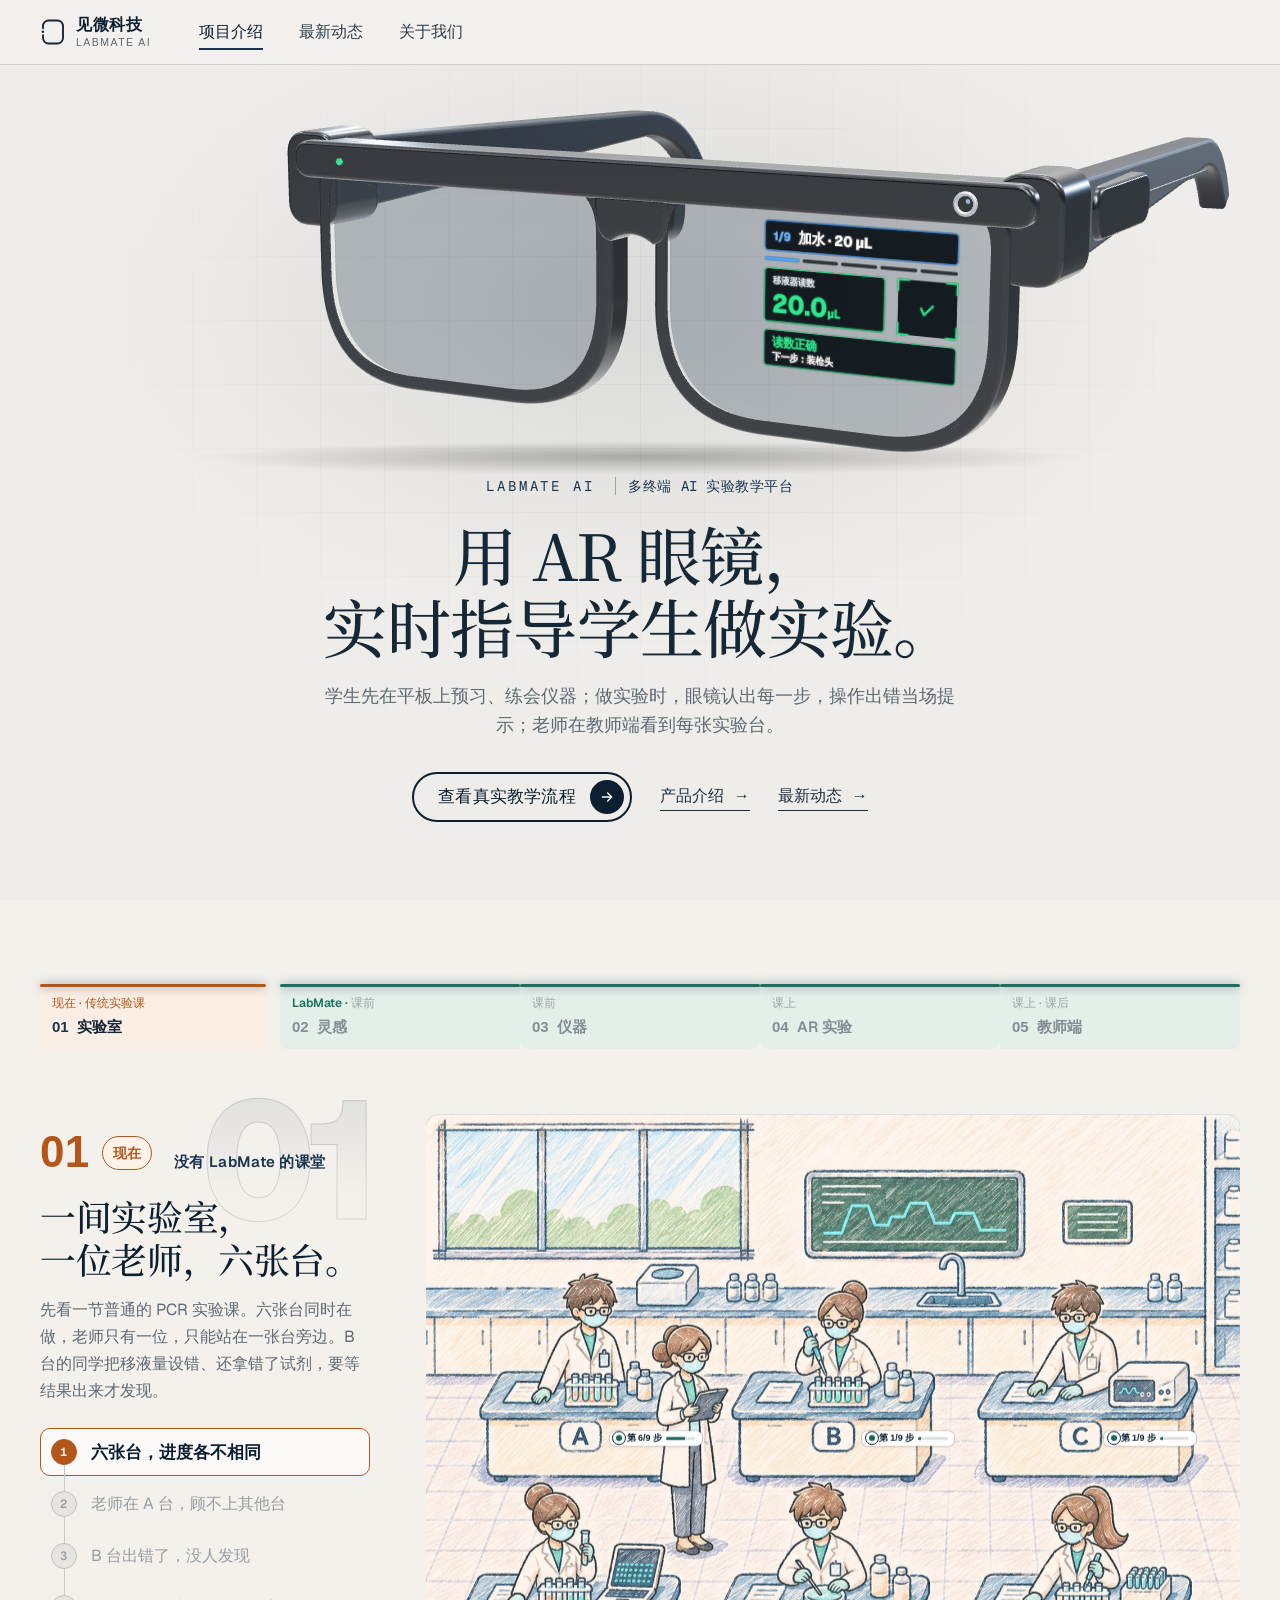
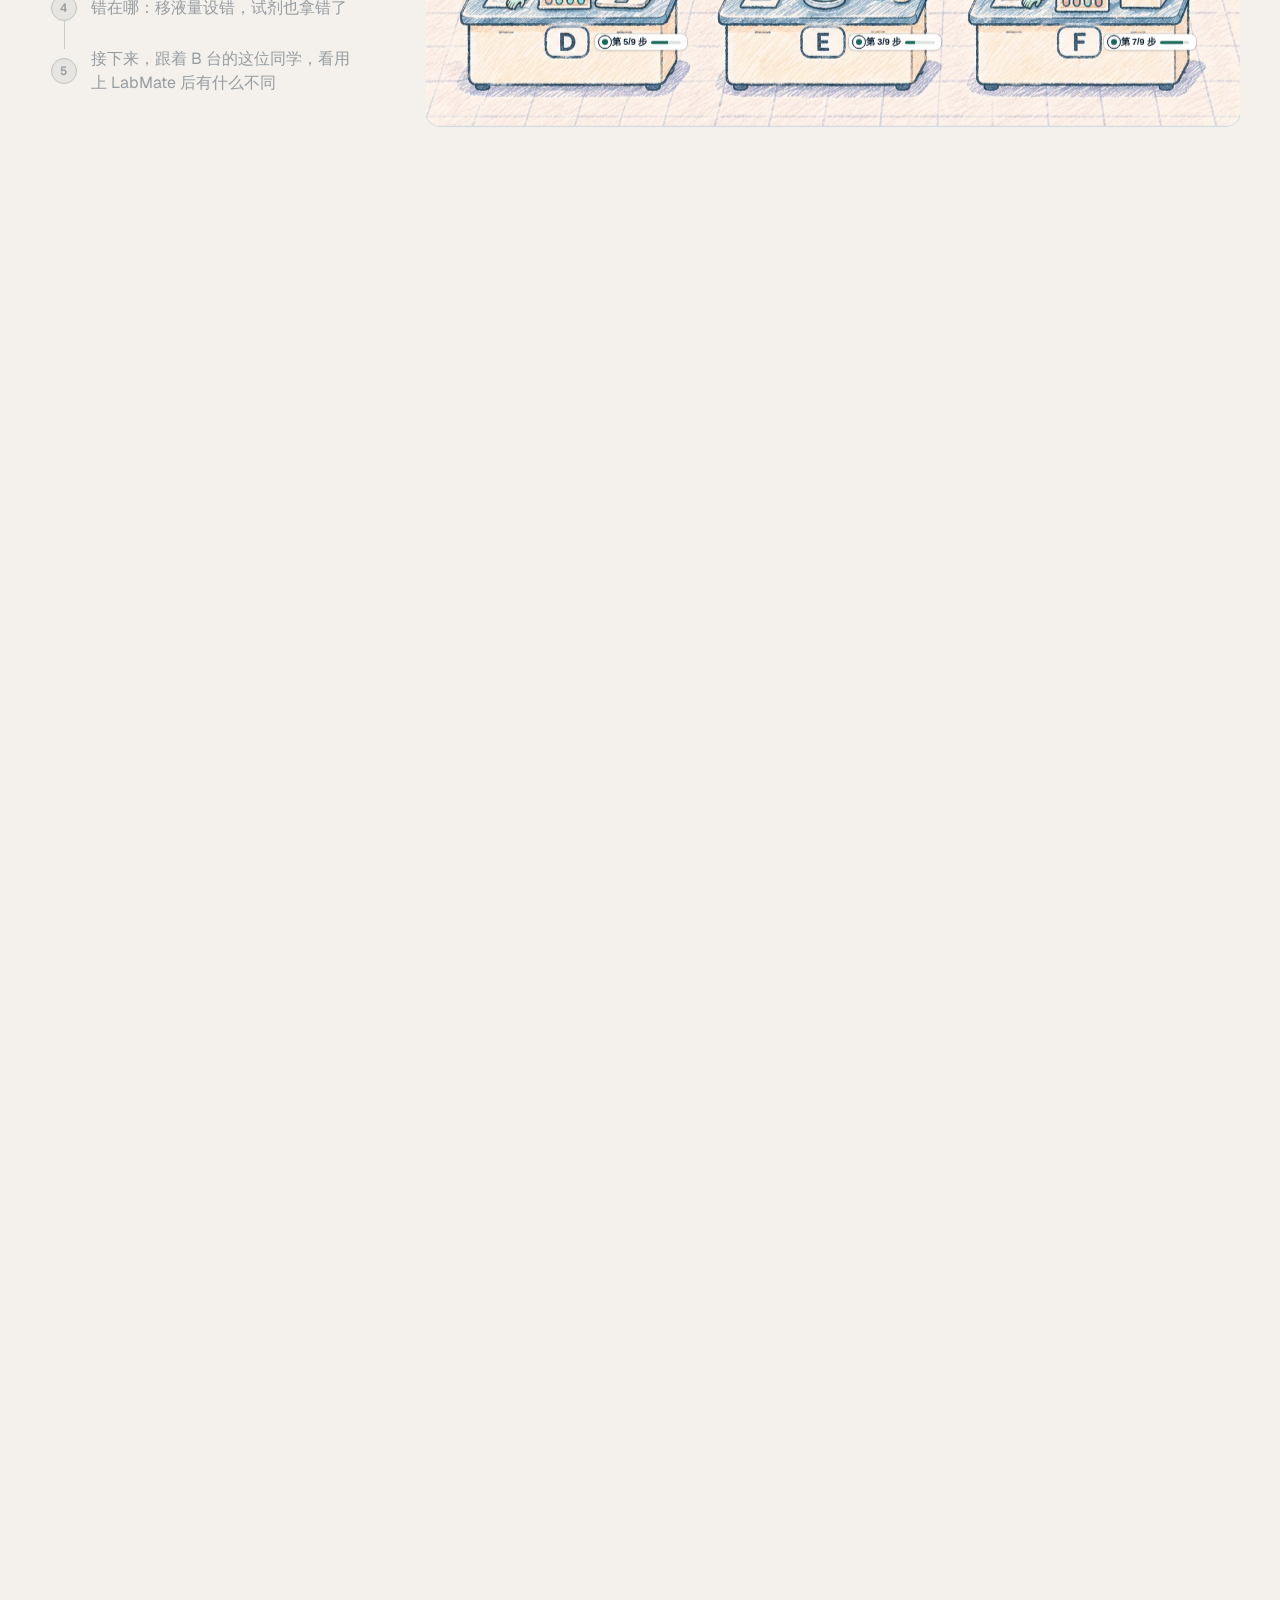
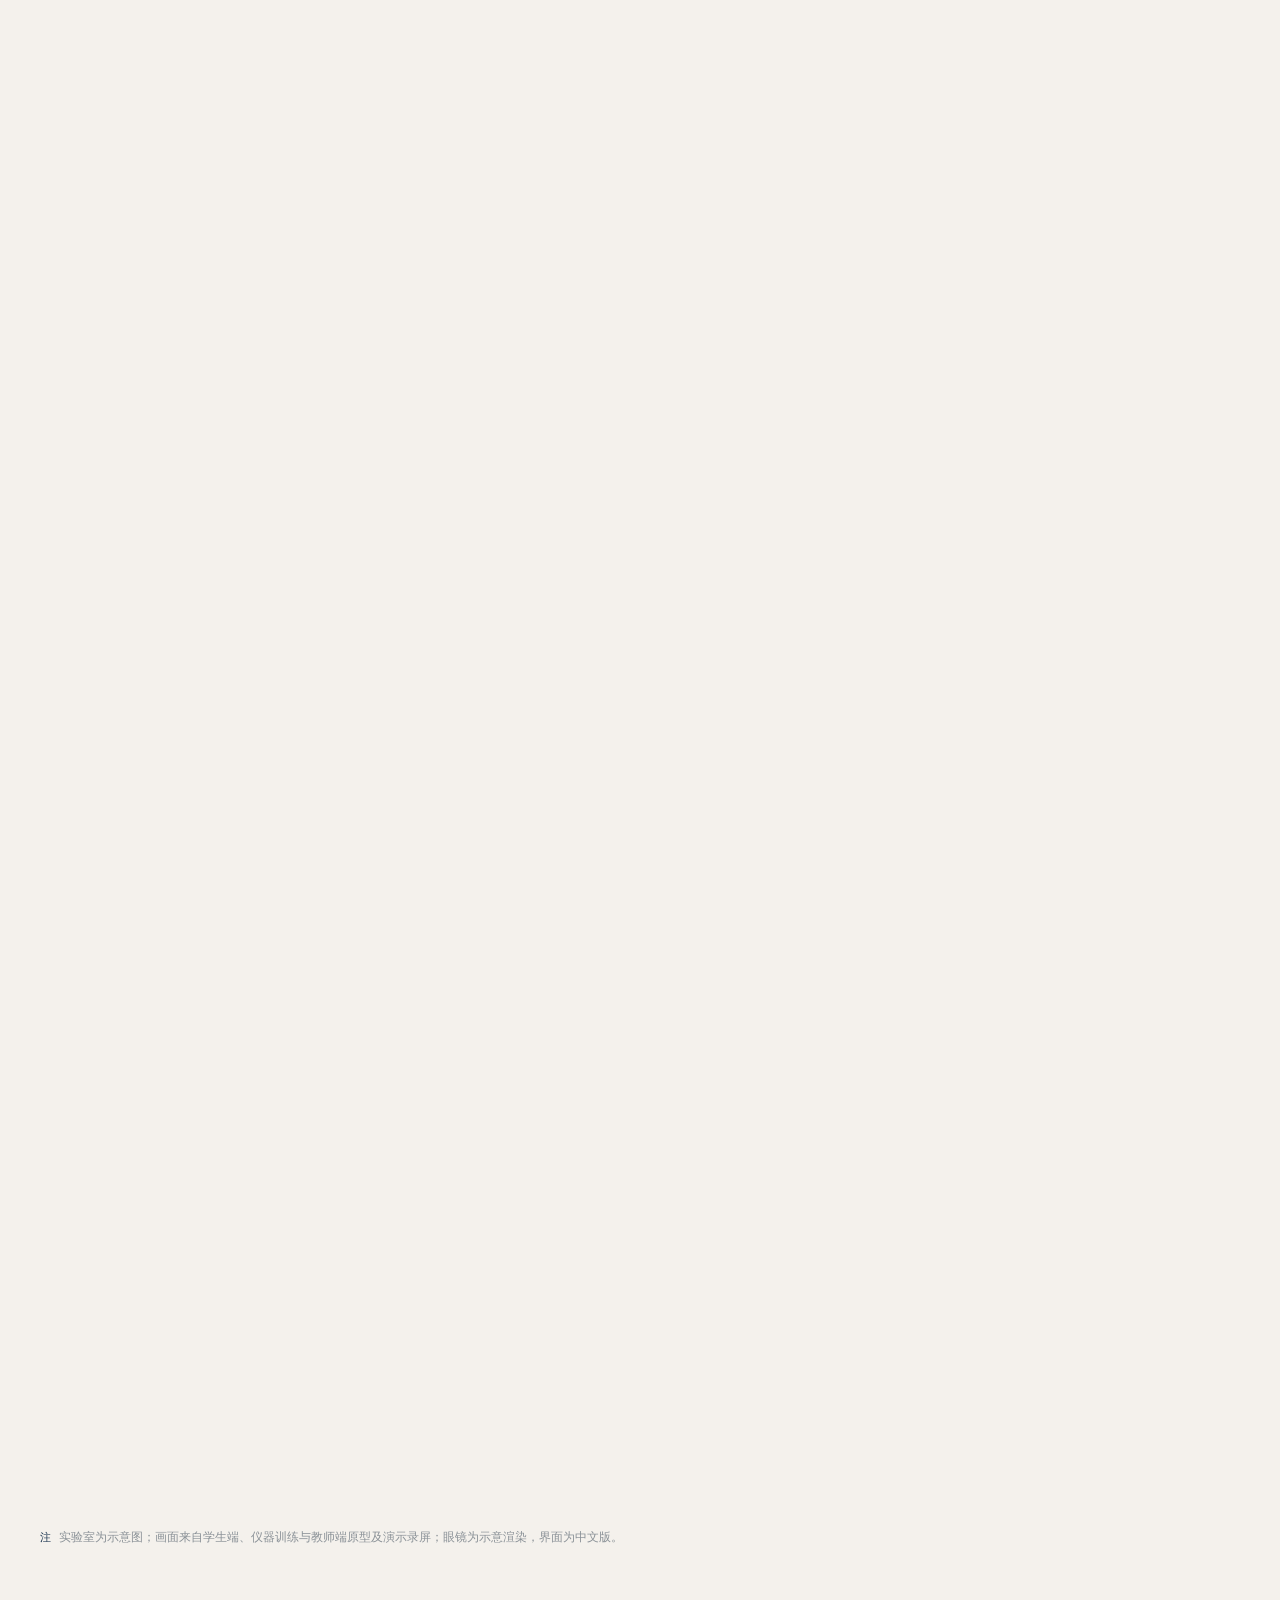
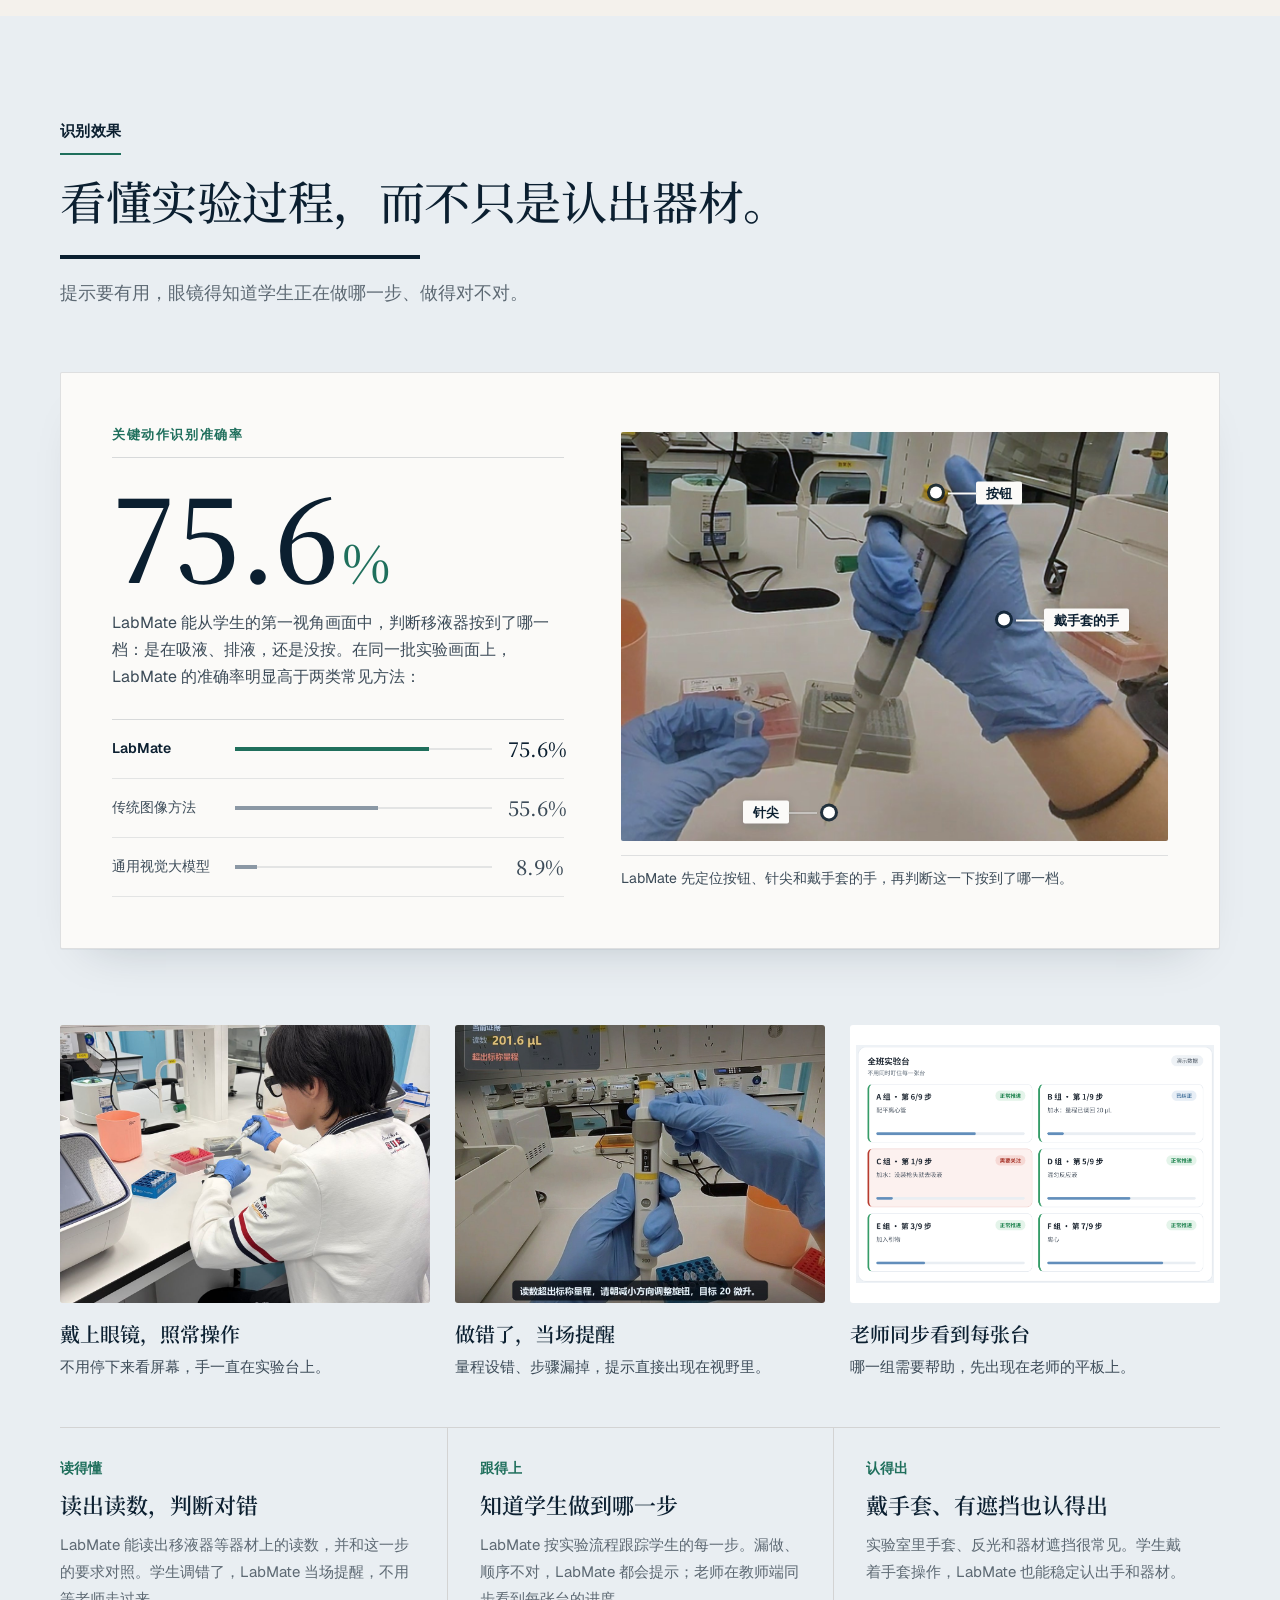
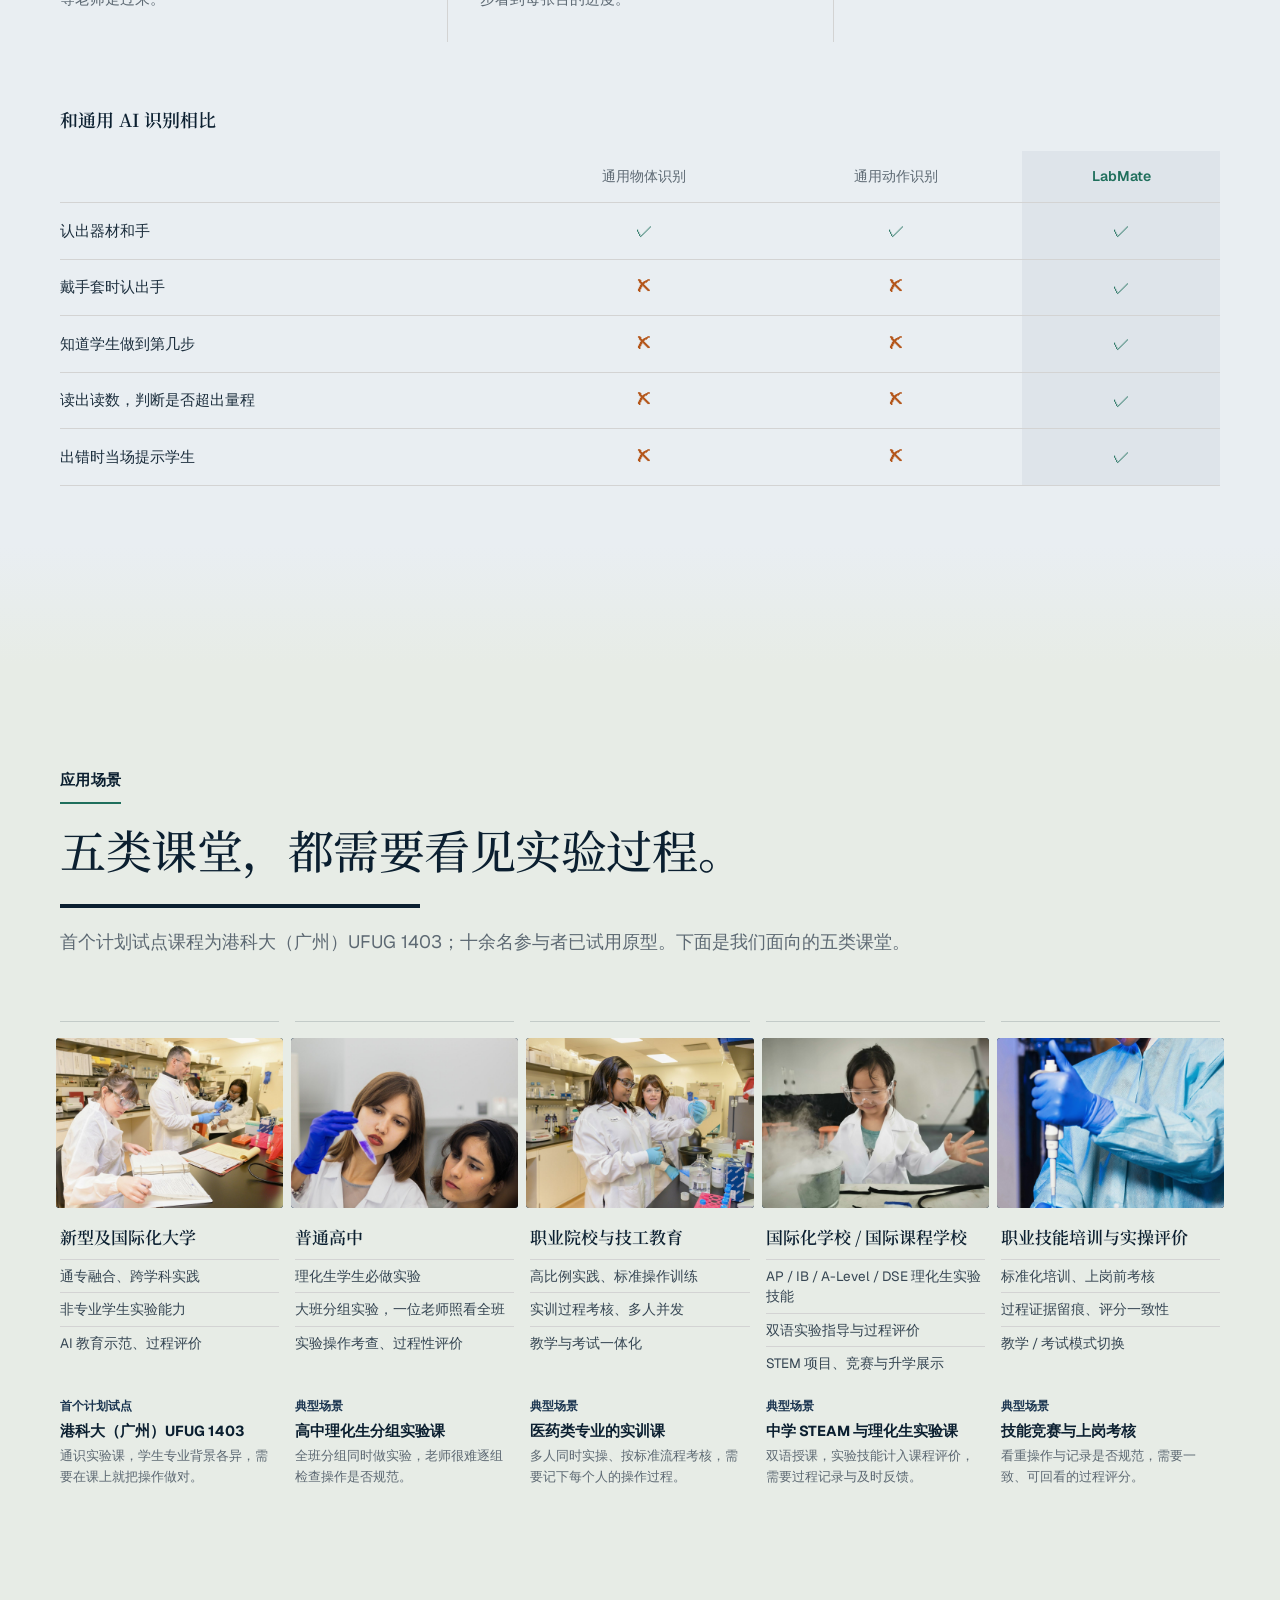
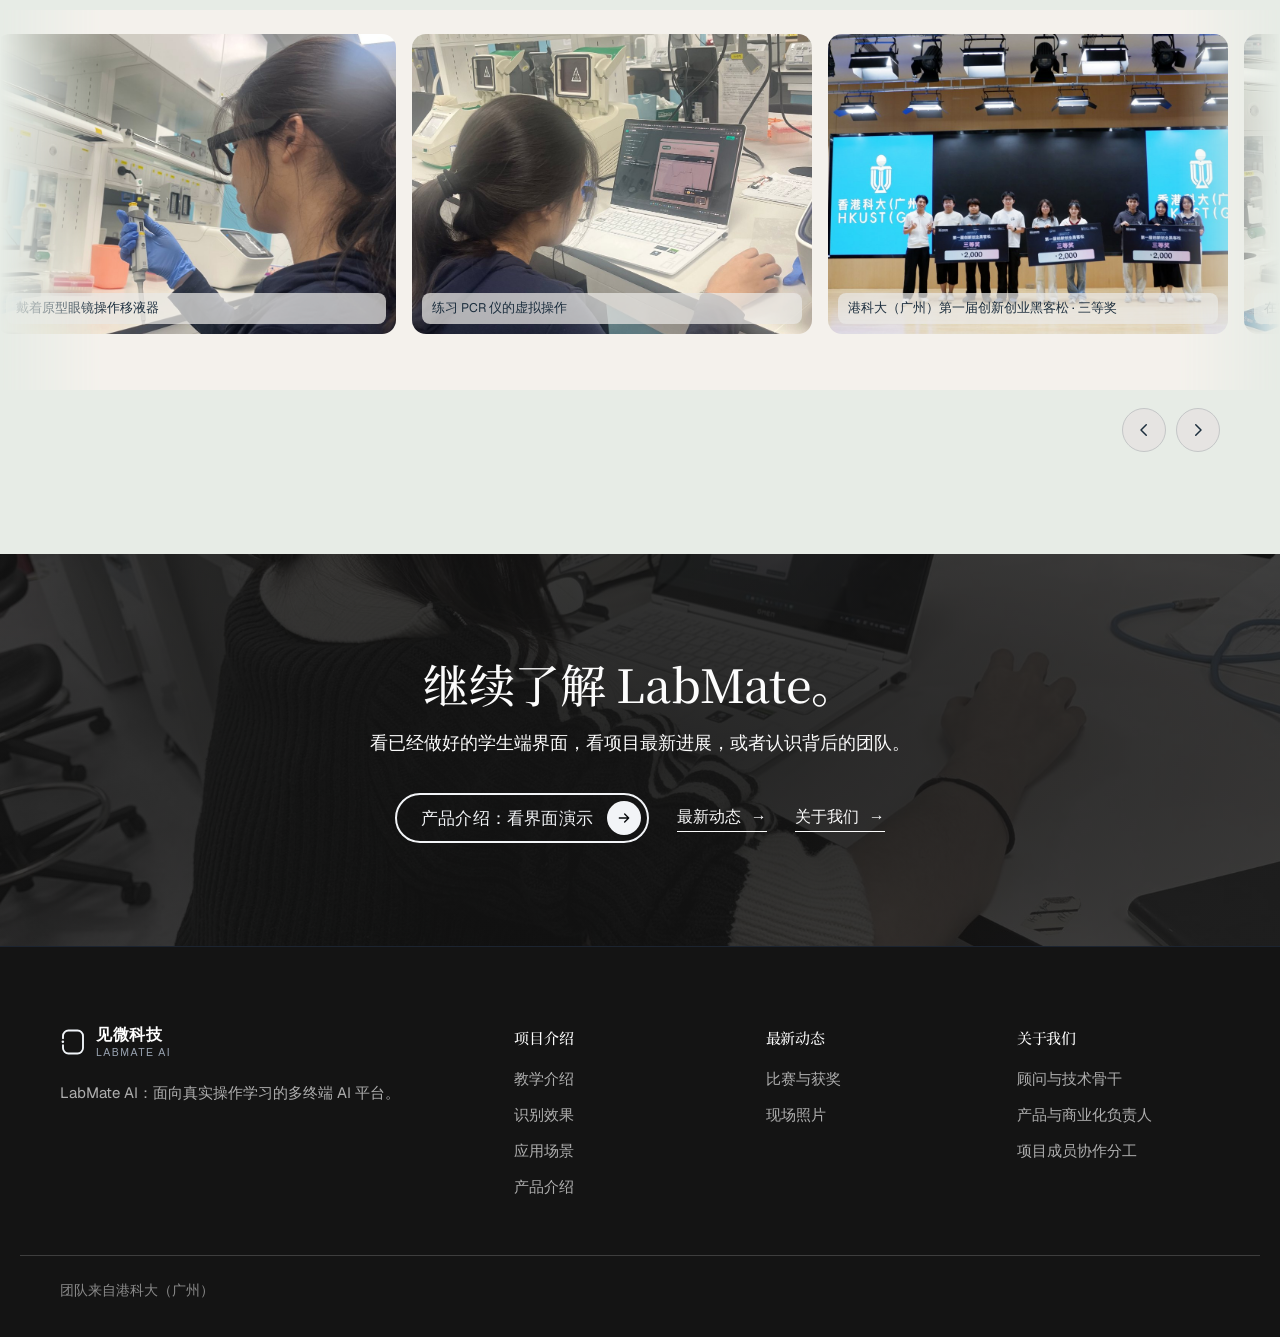
==== index.html @ ee54b9aa "Evidence copy with LabMate as subject; drop metric note; no stray line wraps in notes and intro; pil" ====
<!DOCTYPE html>
<html lang="zh-CN" data-theme="light">
<head>
<meta charset="utf-8">
<meta name="viewport" content="width=device-width, initial-scale=1">
<title>LabMate AI · 见微科技</title>
<link rel="icon" href="jw-icon.svg?v=20261126010235" type="image/svg+xml">
<link rel="apple-touch-icon" href="jw-icon.svg?v=20261126010235">
<meta name="theme-color" content="#05070a">

<script>if(/[?&]review/.test(location.search))document.documentElement.classList.add("review")</script>
<link rel="stylesheet" href="styles.css?v=20261128-r19">
<link rel="stylesheet" href="light.css?v=20261128-t14">
<link rel="stylesheet" href="theme.css?v=20261128-t22">
</head>
<body>
<div class="view" data-view="zh-project" data-lang="zh" hidden><div class="site"><a class="skip-link" data-anchor="zh-project--main" href="#zh-project">跳转到内容</a><div class="lt"><header class="site-header"><div class="site-header-inner"><a class="site-logo" href="#zh-project"><svg aria-hidden="true" class="jw-mark" focusable="false" viewbox="-2 -2 92 104"><path d="M4 35V26A22 22 0 0 1 26 4H62A22 22 0 0 1 84 26V74A22 22 0 0 1 62 96H26A22 22 0 0 1 4 74V63" fill="none" stroke="currentColor" stroke-linecap="round" stroke-width="7.5"></path><circle cx="3.4" cy="49" fill="currentColor" r="5"></circle></svg><span class="site-logo-text"><b>见微科技</b><span>LabMate AI</span></span></a><nav aria-label="网站导航" class="site-nav" id="zh-project--site-nav"><div class="nv-g"><a class="nv-top" href="#zh-project" aria-current="page">项目介绍</a><div class="nv-sub"><a href="#zh-project" data-anchor="zh-project--journey" data-anchor-view="zh-project">教学介绍</a><a href="#zh-project" data-anchor="zh-project--evidence" data-anchor-view="zh-project">识别效果</a><a href="#zh-project" data-anchor="zh-project--partners" data-anchor-view="zh-project">应用场景</a><a href="product/demo/">产品介绍</a></div></div><div class="nv-g"><a class="nv-top" href="hackathon/">最新动态</a><div class="nv-sub"><a href="hackathon/">比赛与获奖</a><a href="hackathon/#photos">现场照片</a></div></div><div class="nv-g"><a class="nv-top" href="#zh-team">关于我们</a><div class="nv-sub"><a href="#zh-team" data-anchor="zh-team--research" data-anchor-view="zh-team">顾问与技术骨干</a><a href="#zh-team" data-anchor="zh-team--delivery" data-anchor-view="zh-team">产品与商业化负责人</a><a href="#zh-team" data-anchor="zh-team--collaboration" data-anchor-view="zh-team">项目成员协作分工</a></div></div></nav><div class="site-actions"><button aria-controls="zh-project--site-nav" aria-expanded="false" aria-label="打开菜单" class="site-menu"><span aria-hidden="true" class="site-burger"><i></i><i></i></span></button></div></div></header><main id="zh-project--main"><div class="site-page"><div class="x-hero-track"><section class="x-hero"><div aria-hidden="true" class="x-hero-light"></div><div aria-hidden="true" class="x-pov x-labpov"><div class="x-labpov-in"><div class="lb ls-hero"><img class="lb-img" src="bp/lab2-base.jpg?v=20261128-one" width="1446" height="910" alt="实验室线稿插画：六张实验台，老师站在 A 台旁" decoding="async"/><img class="lb-img lb-frame" data-f="warn" src="bp/lab2-warn.jpg?v=20261128-one" width="1446" height="910" alt="" aria-hidden="true" decoding="async"/><img class="lb-img lb-frame" data-f="detail" src="bp/lab2-detail.zh.jpg?v=20261128-one" width="1446" height="910" alt="" aria-hidden="true" decoding="async"/><img class="lb-img lb-frame" data-f="teacher" src="bp/lab2-teacher.zh.jpg?v=20261128-one" width="1446" height="910" alt="" aria-hidden="true" decoding="async"/><img class="lb-img lb-frame" data-f="after" src="bp/lab2-after.zh.jpg?v=20261128-one" width="1446" height="910" alt="" aria-hidden="true" decoding="async"/><span class="lb-dim lb-dim-a" aria-hidden="true"></span><span class="lb-dim lb-dim-b" aria-hidden="true"></span><span class="lb-ring" aria-hidden="true" style="left:37.5%;top:25%;width:25.5%;height:37%"></span><svg class="lb-glasses" viewBox="0 0 80 26" aria-hidden="true" style="left:49%;top:30.2%;width:3.6%"><path d="M2 6h76"></path><rect x="6" y="5" width="30" height="17" rx="5"></rect><rect x="44" y="5" width="30" height="17" rx="5"></rect><circle cx="70" cy="7.5" r="1.6" class="lb-cam"></circle></svg><span class="lb-chip" data-b="A" aria-hidden="true" style="left:22.6%;top:53.0%;--v:0.6666666666666666"><i class="lb-dot"></i>第 6/9 步<i class="lb-bar"></i></span><span class="lb-chip" data-b="B" aria-hidden="true" style="left:53.6%;top:53.0%;--v:0.1111111111111111"><i class="lb-dot"></i>第 1/9 步<i class="lb-bar"></i></span><span class="lb-chip" data-b="C" aria-hidden="true" style="left:83.3%;top:53.0%;--v:0.1111111111111111"><i class="lb-dot"></i>第 1/9 步<i class="lb-bar"></i></span><span class="lb-chip" data-b="D" aria-hidden="true" style="left:20.8%;top:86.4%;--v:0.5555555555555556"><i class="lb-dot"></i>第 5/9 步<i class="lb-bar"></i></span><span class="lb-chip" data-b="E" aria-hidden="true" style="left:52.0%;top:86.4%;--v:0.3333333333333333"><i class="lb-dot"></i>第 3/9 步<i class="lb-bar"></i></span><span class="lb-chip" data-b="F" aria-hidden="true" style="left:83.3%;top:86.4%;--v:0.7777777777777778"><i class="lb-dot"></i>第 7/9 步<i class="lb-bar"></i></span><span class="lb-tag lb-warn" data-t="warn" style="left:51.31396957123098%;top:14.505494505494507%">B 台出错了，老师没看到</span><span class="lb-tag lb-warn" data-t="detail" style="left:65.6984785615491%;top:61.75824175824176%">移液量设错，试剂也拿错了</span><span class="lb-tag lb-ok" data-t="dev" style="left:51.31396957123098%;top:14.505494505494507%">回到课前，先用平板准备</span><span class="lb-tag lb-ok" data-t="after" style="left:69.84785615491009%;top:5.714285714285714%">B 台已纠正；C 台的新提醒，老师也第一时间看到</span></div><p class="x-labpov-cap">一节 PCR 实验课，一位老师，六张台。</p></div></div><div class="x-hero-stage"><div class="g3d g3d-hero" data-glasses3d="hero"><svg aria-label="LabMate AR 眼镜示意图：镜片中叠加实验步骤提示" class="glasses-art has-view" role="img" viewbox="0 0 1200 430"><defs><lineargradient id="zh-project--hero-frame" x1="0" x2="0" y1="0" y2="1"><stop offset="0" stop-color="#5a6573"></stop><stop offset="0.2" stop-color="#2a3038"></stop><stop offset="1" stop-color="#0e1116"></stop></lineargradient><lineargradient id="zh-project--hero-glass" x1="0" x2="1" y1="0" y2="1"><stop offset="0" stop-color="#ffffff" stop-opacity="0.22"></stop><stop offset="0.35" stop-color="#ffffff" stop-opacity="0.04"></stop><stop offset="1" stop-color="#93b4d8" stop-opacity="0.08"></stop></lineargradient><lineargradient id="zh-project--hero-tint" x1="0" x2="0" y1="0" y2="1"><stop offset="0" stop-color="#0e2a33" stop-opacity="0.28"></stop><stop offset="1" stop-color="#0e2a33" stop-opacity="0.08"></stop></lineargradient><lineargradient id="zh-project--hero-rim" x1="0" x2="0" y1="0" y2="1"><stop offset="0" stop-color="#c9d6e3" stop-opacity="0.75"></stop><stop offset="0.3" stop-color="#93b4d8" stop-opacity="0.25"></stop><stop offset="1" stop-color="#ffffff" stop-opacity="0.05"></stop></lineargradient><filter height="140%" id="zh-project--hero-blur" width="140%" x="-20%" y="-20%"><fegaussianblur stddeviation="7"></fegaussianblur></filter><radialgradient cx="0.5" cy="0.5" id="zh-project--hero-fade" r="0.55"><stop offset="0.55" stop-color="#fff"></stop><stop offset="1" stop-color="#000"></stop></radialgradient><mask height="830" id="zh-project--hero-world" maskunits="userSpaceOnUse" width="1600" x="-200" y="-200"><rect fill="url(#zh-project--hero-fade)" height="830" width="1600" x="-200" y="-200"></rect></mask><lineargradient id="zh-project--hero-temple" x1="0" x2="0" y1="1" y2="0"><stop offset="0" stop-color="#2a323c"></stop><stop offset="1" stop-color="#2a323c" stop-opacity="0"></stop></lineargradient><clippath id="zh-project--hero-lenses"><rect height="274" rx="96" width="476" x="82" y="74"></rect><rect height="274" rx="96" width="476" x="642" y="74"></rect></clippath></defs><g class="ga-world" mask="url(#zh-project--hero-world)"><image height="1800" href="bp/glasses-guidance.jpg?v=20261126010235" opacity="0.42" width="1800" x="-42" y="-827"/></g><path d="M48 114 L80 108 L300 -40 L286 -42 Z" fill="url(#zh-project--hero-temple)"></path><path d="M1152 114 L1120 108 L900 -40 L914 -42 Z" fill="url(#zh-project--hero-temple)"></path><rect fill="url(#zh-project--hero-frame)" height="30" rx="9" width="44" x="40" y="104"></rect><rect fill="url(#zh-project--hero-frame)" height="30" rx="9" width="44" x="1116" y="104"></rect><circle cx="1142" cy="119" fill="#05070a" r="9" stroke="#2c3644" stroke-width="3"></circle><circle cx="1142" cy="119" fill="#123a4c" r="4"></circle><circle class="ga-led" cx="1157" cy="110" fill="#3ddc97" r="2.2"></circle><g fill="url(#zh-project--hero-frame)"><rect height="298" rx="108" width="502" x="70" y="62"></rect><rect height="298" rx="108" width="502" x="628" y="62"></rect><path d="M566 118 C584 92 616 92 634 118 L634 138 C616 116 584 116 566 138 Z"></path></g><g fill="none" stroke-linecap="round"><rect height="298" rx="108" stroke="url(#zh-project--hero-rim)" stroke-width="2" width="502" x="70" y="62"></rect><rect height="298" rx="108" stroke="url(#zh-project--hero-rim)" stroke-width="2" width="502" x="628" y="62"></rect></g><g fill="#2a3340"><ellipse cx="548" cy="214" rx="9" ry="20"></ellipse><ellipse cx="652" cy="214" rx="9" ry="20"></ellipse></g><g clip-path="url(#zh-project--hero-lenses)"><rect fill="#0a1119" height="430" width="1200" x="0" y="0"></rect><image class="ga-view" height="1800" href="bp/glasses-guidance.jpg?v=20261126010235" preserveaspectratio="xMinYMin slice" width="1800" x="-42" y="-827"/><rect fill="url(#zh-project--hero-tint)" height="430" width="1200" x="0" y="0"></rect><rect class="ga-scan" height="3" width="1200" x="0" y="74"></rect><rect fill="url(#zh-project--hero-glass)" height="430" width="1200" x="0" y="0"></rect><path d="M150 74 L250 74 L120 348 L82 348 L82 250 Z" fill="#ffffff" opacity="0.05"></path><path d="M710 74 L790 74 L660 348 L642 348 L642 300 Z" fill="#ffffff" opacity="0.05"></path></g><g fill="none" stroke="#93b4d8" stroke-opacity="0.35" stroke-width="1.5"><rect height="274" rx="96" width="476" x="82" y="74"></rect><rect height="274" rx="96" width="476" x="642" y="74"></rect></g><g class="ga-hud"><g class="ga-chip c1"><rect height="36" rx="9" width="250" x="122" y="100"></rect><text x="138" y="124">1/9 · 加水 20 µL</text></g><g class="ga-list c2"><path d="M138 176 V 302"></path><g class="on"><circle cx="138" cy="168" r="6"></circle><text x="156" y="174">调量</text></g><g class=""><circle cx="138" cy="202" r="6"></circle><text x="156" y="208">装枪头</text></g><g class=""><circle cx="138" cy="236" r="6"></circle><text x="156" y="242">吸液</text></g><g class=""><circle cx="138" cy="270" r="6"></circle><text x="156" y="276">排液</text></g><g class=""><circle cx="138" cy="304" r="6"></circle><text x="156" y="310">退枪头</text></g></g><g class="ga-box c3"><path d="M852 122 h-16 v22 M922 122 h16 v22 M852 268 h-16 v-22 M922 268 h16 v-22"></path></g><g class="ga-chip warn c4"><rect height="56" rx="9" width="140" x="676" y="124"></rect><text class="small" x="690" y="148">读数</text><text x="682" y="172">201.6 µL</text></g><g class="ga-chip ok c5"><rect height="36" rx="9" width="404" x="676" y="292"></rect><text x="692" y="316">朝减小方向调整旋钮 → 20 µL</text></g></g></svg></div><span aria-hidden="true" class="x-hero-floor"></span></div><div class="x-hero-copy"><p class="x-lockup">LabMate AI<!-- --> <span>多终端 AI 实验教学平台</span></p><h1>用 AR 眼镜，<br/>实时指导学生做实验。</h1><p class="x-hero-lead">学生先在平板上预习、练会仪器；做实验时，眼镜认出每一步，操作出错当场提示；老师在教师端看到每张实验台。</p><div class="x-hero-actions hero-actions3"><a class="x-btn" data-anchor="zh-project--journey" href="#zh-project">查看真实教学流程</a><a class="x-link" href="product/demo/">产品介绍</a><a class="x-link" href="hackathon/">最新动态</a></div><p class="x-foot">眼镜为示意渲染；实验室为示意图。</p></div></section></div><section aria-label="一次完整实验" class="xj" data-journey="true" id="zh-project--journey"><div class="xj-stage" data-k="0" data-scene="0"><div aria-hidden="true" class="xj-bar"><span style="--i:0"><i></i><small>现在</small><b>01</b>实验室</span><span style="--i:1"><i></i><small>课前</small><b>02</b>灵感</span><span style="--i:2"><i></i><small>课前</small><b>03</b>仪器</span><span style="--i:3"><i></i><small>课上</small><b>04</b>AR 实验</span><span style="--i:4"><i></i><small>课上 · 课后</small><b>05</b>教师端</span></div><div class="xj-copy"><article class="xj-cap" data-cap="0"><p class="x-chap"><b>01</b><em class="xj-when">现在</em><span>没有 LabMate 的课堂</span></p><h2>一间实验室，一位老师，六张台。</h2><p class="xj-p">先看一节普通的 PCR 实验课。六张台同时在做，老师只有一位，只能站在一张台旁边。B 台的同学把移液量设错、还拿错了试剂，要等结果出来才发现。</p><ol class="xj-steps"><li data-num="1" data-step="0">六张台，进度各不相同</li><li data-num="2" data-step="1">老师在 A 台，顾不上其他台</li><li data-num="3" data-step="2">B 台出错了，没人发现</li><li data-num="4" data-step="3">错在哪：移液量设错，试剂也拿错了</li><li data-num="5" data-step="4">接下来，跟着 B 台的这位同学，看用上 LabMate 后有什么不同</li></ol></article><article class="xj-cap" data-cap="1"><p class="x-chap"><b>02</b><em class="xj-when">课前</em><span>灵感 · Inspiration</span></p><h2>从一个问题开始。</h2><p class="xj-p">这一次，从课前开始。B 台的同学先在平板上选一个感兴趣的小场景，在 Dr. Pipette 引导下自己搭出 PCR 方案，弄清每一步为什么这样做。</p><ol class="xj-steps"><li data-num="1" data-step="0">选一个小场景</li><li data-num="2" data-step="1">说清你的问题</li><li data-num="3" data-step="2">问 Dr. Pipette</li><li data-num="4" data-step="3">找到要检测的片段</li><li data-num="5" data-step="4">设计引物与分组</li><li data-num="6" data-step="5">整理 PCR protocol 草案</li></ol></article><article class="xj-cap" data-cap="2"><p class="x-chap"><b>03</b><em class="xj-when">课前</em><span>仪器使用 · Instrument use</span></p><h2>先会用仪器，再做完整实验。</h2><p class="xj-p">还是在课前：一步步练会微量移液器，量程、握法、两档力度都练熟，再进实验室。上次设错的移液量，在这里先练对。</p><ol class="xj-steps"><li data-num="1" data-step="0">选择移液枪</li><li data-num="2" data-step="1">调整量程</li><li data-num="3" data-step="2">正确握持</li><li data-num="4" data-step="3">感受两档力度</li><li data-num="5" data-step="4">安装枪头</li><li data-num="6" data-step="5">吸液准备与吸取</li></ol></article><article class="xj-cap" data-cap="3"><p class="x-chap"><b>04</b><em class="xj-when">课上</em><span>AR 实验 · AR lab work</span></p><h2>戴上眼镜，走到实验台。</h2><p class="xj-p">课上，B 台的同学戴上眼镜。这一次移液量刚设错，眼镜就认出来，在视野里提示他调回 20 µL，不用等到结果出来。</p><ol class="xj-steps"><li data-num="1" data-step="0">看见 · 认出移液器和刻度窗</li><li data-num="2" data-step="1">对齐流程 · 第 1/9 步 · 加水 20 µL</li><li data-num="3" data-step="2">判断 · 读数 201.6 µL，超出量程</li><li data-num="4" data-step="3">提示 · 请调小旋钮</li></ol></article><article class="xj-cap" data-cap="4"><p class="x-chap"><b>05</b><em class="xj-when">课上 · 课后</em><span>教师端 · Teacher</span></p><h2>教师看见每一张台。</h2><p class="xj-p">回到开头那间实验室：老师在平板上看到每一张台。B 台已经自己纠正；C 台出现新情况，马上标红。老师先去需要帮助的那一张，课后还能回放关键事件。</p><ol class="xj-steps"><li data-num="1" data-step="0">出错的台，在教师端标红</li><li data-num="2" data-step="1">点开这一组，按时间看关键事件</li><li data-num="3" data-step="2">课后回放，复盘过程</li><li data-num="4" data-step="3">回到实验室：每张台都戴上眼镜，老师在平板上看到 C 台需要帮助</li><li data-num="5" data-step="4">B 台已纠正，C 台的新情况也第一时间看到</li></ol></article></div><div aria-hidden="true" class="xj-view"><div class="xj-lab"><div class="lb"><img class="lb-img" src="bp/lab2-base.jpg?v=20261128-one" width="1446" height="910" alt="实验室线稿插画：六张实验台，老师站在 A 台旁" decoding="async"/><img class="lb-img lb-frame" data-f="warn" src="bp/lab2-warn.jpg?v=20261128-one" width="1446" height="910" alt="" aria-hidden="true" decoding="async"/><img class="lb-img lb-frame" data-f="detail" src="bp/lab2-detail.zh.jpg?v=20261128-one" width="1446" height="910" alt="" aria-hidden="true" decoding="async"/><img class="lb-img lb-frame" data-f="teacher" src="bp/lab2-teacher.zh.jpg?v=20261128-one" width="1446" height="910" alt="" aria-hidden="true" decoding="async"/><img class="lb-img lb-frame" data-f="after" src="bp/lab2-after.zh.jpg?v=20261128-one" width="1446" height="910" alt="" aria-hidden="true" decoding="async"/><span class="lb-dim lb-dim-a" aria-hidden="true"></span><span class="lb-dim lb-dim-b" aria-hidden="true"></span><span class="lb-ring" aria-hidden="true" style="left:37.5%;top:25%;width:25.5%;height:37%"></span><svg class="lb-glasses" viewBox="0 0 80 26" aria-hidden="true" style="left:49%;top:30.2%;width:3.6%"><path d="M2 6h76"></path><rect x="6" y="5" width="30" height="17" rx="5"></rect><rect x="44" y="5" width="30" height="17" rx="5"></rect><circle cx="70" cy="7.5" r="1.6" class="lb-cam"></circle></svg><span class="lb-chip" data-b="A" aria-hidden="true" style="left:22.6%;top:53.0%;--v:0.6666666666666666"><i class="lb-dot"></i>第 6/9 步<i class="lb-bar"></i></span><span class="lb-chip" data-b="B" aria-hidden="true" style="left:53.6%;top:53.0%;--v:0.1111111111111111"><i class="lb-dot"></i>第 1/9 步<i class="lb-bar"></i></span><span class="lb-chip" data-b="C" aria-hidden="true" style="left:83.3%;top:53.0%;--v:0.1111111111111111"><i class="lb-dot"></i>第 1/9 步<i class="lb-bar"></i></span><span class="lb-chip" data-b="D" aria-hidden="true" style="left:20.8%;top:86.4%;--v:0.5555555555555556"><i class="lb-dot"></i>第 5/9 步<i class="lb-bar"></i></span><span class="lb-chip" data-b="E" aria-hidden="true" style="left:52.0%;top:86.4%;--v:0.3333333333333333"><i class="lb-dot"></i>第 3/9 步<i class="lb-bar"></i></span><span class="lb-chip" data-b="F" aria-hidden="true" style="left:83.3%;top:86.4%;--v:0.7777777777777778"><i class="lb-dot"></i>第 7/9 步<i class="lb-bar"></i></span><span class="lb-tag lb-warn" data-t="warn" style="left:51.31396957123098%;top:14.505494505494507%">B 台出错了，老师没看到</span><span class="lb-tag lb-warn" data-t="detail" style="left:65.6984785615491%;top:61.75824175824176%">移液量设错，试剂也拿错了</span><span class="lb-tag lb-ok" data-t="dev" style="left:51.31396957123098%;top:14.505494505494507%">回到课前，先用平板准备</span><span class="lb-tag lb-ok" data-t="after" style="left:69.84785615491009%;top:5.714285714285714%">B 台已纠正；C 台的新提醒，老师也第一时间看到</span></div></div><div class="xj-tablet"><div class="xj-screen"><img alt="" class="xj-shot" data-shot="0" decoding="async" height="1161" loading="eager" src="bp/app-scene.jpg?v=20261126010235" style="color:transparent" width="1600"/><img alt="" class="xj-shot" data-shot="1" decoding="async" height="1161" loading="lazy" src="bp/app-question.jpg?v=20261126010235" style="color:transparent" width="1600"/><img alt="" class="xj-shot" data-shot="2" decoding="async" height="1161" loading="lazy" src="bp/app-pipette.jpg?v=20261126010235" style="color:transparent" width="1600"/><img alt="" class="xj-shot" data-shot="3" decoding="async" height="1161" loading="lazy" src="bp/app-segment.jpg?v=20261126010235" style="color:transparent" width="1600"/><img alt="" class="xj-shot" data-shot="4" decoding="async" height="1161" loading="lazy" src="bp/app-design.jpg?v=20261126010235" style="color:transparent" width="1600"/><img alt="" class="xj-shot" data-shot="5" decoding="async" height="1161" loading="lazy" src="bp/app-protocol.jpg?v=20261126010235" style="color:transparent" width="1600"/><img alt="" class="xj-inst" decoding="async" height="1741" loading="eager" src="bp/instrument-hd.jpg?v=20261127-fix" style="color:transparent" width="2400"/><span class="xj-hl"></span></div></div><div class="xj-zoom"><img alt="" class="xj-z" data-z="1-0" decoding="async" height="896" loading="lazy" src="bp/z-scene.jpg?v=20261126010235" style="color:transparent" width="1600"/><img alt="" class="xj-z" data-z="1-1" decoding="async" height="723" loading="lazy" src="bp/z-question.jpg?v=20261126010235" style="color:transparent" width="1600"/><img alt="" class="xj-z" data-z="1-2" decoding="async" height="647" loading="lazy" src="bp/z-pipette.jpg?v=20261126010235" style="color:transparent" width="1600"/><img alt="" class="xj-z" data-z="1-3" decoding="async" height="516" loading="lazy" src="bp/z-segment.jpg?v=20261126010235" style="color:transparent" width="1600"/><img alt="" class="xj-z" data-z="1-4" decoding="async" height="430" loading="lazy" src="bp/z-design.jpg?v=20261126010235" style="color:transparent" width="1600"/><img alt="" class="xj-z" data-z="1-5" decoding="async" height="416" loading="lazy" src="bp/z-protocol.jpg?v=20261126010235" style="color:transparent" width="1600"/><img alt="" class="xj-z" data-z="2-0" decoding="async" height="283" loading="lazy" src="bp/z-inst0.jpg?v=20261126010235" style="color:transparent" width="1400"/><img alt="" class="xj-z" data-z="2-1" decoding="async" height="283" loading="lazy" src="bp/z-inst1.jpg?v=20261126010235" style="color:transparent" width="1400"/><img alt="" class="xj-z" data-z="2-2" decoding="async" height="283" loading="lazy" src="bp/z-inst2.jpg?v=20261126010235" style="color:transparent" width="1400"/><img alt="" class="xj-z" data-z="2-3" decoding="async" height="283" loading="lazy" src="bp/z-inst3.jpg?v=20261126010235" style="color:transparent" width="1400"/><img alt="" class="xj-z" data-z="2-4" decoding="async" height="283" loading="lazy" src="bp/z-inst4.jpg?v=20261126010235" style="color:transparent" width="1400"/><img alt="" class="xj-z" data-z="2-5" decoding="async" height="566" loading="lazy" src="bp/z-inst5.jpg?v=20261126010235" style="color:transparent" width="1400"/></div><div class="xj-glasses"><div class="g3d g3d-mini" data-glasses3d="mini"></div></div><div class="xj-bench"><img alt="" decoding="async" height="675" loading="eager" src="bp/bench-pov.jpg?v=20261128wb" style="color:transparent" width="1200"/><span class="xj-ret"></span><div class="xj-hud xj-hud-task"><b>第 1/9 步</b>加水 · 20 µL</div><div class="xj-hud xj-hud-read"><span>当前读数</span><strong>201.6 µL</strong><em>超出标称量程</em></div><div class="xj-hud xj-hud-say"><i></i>请朝减小方向调整旋钮，目标 20 微升。</div></div><div class="xj-monitor"><div class="xj-mscreen"><img alt="" decoding="async" height="944" loading="eager" src="bp/teacher-workspace.png?v=20261128-c" style="color:transparent" width="1458"/><span class="xj-fcard"></span><span class="xj-fpulse"></span><span class="xj-tgt" data-tgt="0" style="left:28.7%;top:74.5%">01</span><span class="xj-tgt" data-tgt="1" style="left:57.7%;top:69.5%">02</span><span class="xj-tgt" data-tgt="2" style="left:63.3%;top:20.3%">03</span></div></div></div></div><p class="x-foot xj-foot">实验室为示意图；画面来自学生端、仪器训练与教师端原型及演示录屏；眼镜为示意渲染，界面为中文版。</p></section><section class="x-band x-ev ev2" id="zh-project--evidence"><div class="x-wrap"><header class="x-head"><p class="x-kicker">识别效果</p><h2>看懂实验过程，而不只是认出器材。</h2><p>提示要有用，眼镜得知道学生正在做哪一步、做得对不对。</p></header>
<div class="ev4" data-inview="true">
<div class="ev4-stat">
<p class="ev4-k">关键动作识别准确率</p>
<p class="ev4-num"><span data-count-to="75.6">75.6</span><small>%</small></p>
<p class="ev4-d">LabMate 能从学生的第一视角画面中，判断移液器按到了哪一档：是在吸液、排液，还是没按。在同一批实验画面上，LabMate 的准确率明显高于两类常见方法：</p>
<ul class="ev4-rows">
<li class="us"><span class="n">LabMate</span><span class="b"><i style="--v:.756"></i></span><b>75.6%</b></li>
<li><span class="n">传统图像方法</span><span class="b"><i style="--v:.556"></i></span><b>55.6%</b></li>
<li><span class="n">通用视觉大模型</span><span class="b"><i style="--v:.089"></i></span><b>8.9%</b></li>
</ul>
</div>
<figure class="ev4-fig"><div class="ev4-shot"><img alt="戴手套操作移液器的画面，标出按钮、针尖和手" decoding="async" loading="lazy" src="bp/ev-frame.jpg?v=20261128wb" width="1200" height="899"/>
<span class="ev4-call" style="left:57.5%;top:15%"><i></i><em>按钮</em></span>
<span class="ev4-call" style="left:70%;top:46%"><i></i><em>戴手套的手</em></span>
<span class="ev4-call l" style="left:38%;top:93%"><i></i><em>针尖</em></span>
</div><figcaption>LabMate 先定位按钮、针尖和戴手套的手，再判断这一下按到了哪一档。</figcaption></figure>
</div>
<ol class="ev4-pics" data-inview="true">
<li><figure><img alt="同学戴着眼镜在实验台前取枪头" decoding="async" loading="lazy" src="product/demo/media/field/tip-pick.jpg?v=20261128" width="1200" height="1500"/></figure><h3>戴上眼镜，照常操作</h3><p>不用停下来看屏幕，手一直在实验台上。</p></li>
<li><figure><img alt="眼镜视野里显示的提示" decoding="async" loading="lazy" src="photos/glasses-pov-clean.jpg?v=1"/></figure><h3>做错了，当场提醒</h3><p>量程设错、步骤漏掉，提示直接出现在视野里。</p></li>
<li><figure><img alt="教师端：全班实验台" decoding="async" loading="lazy" src="bp/teacher-board.png?v=1" width="1209" height="806"/></figure><h3>老师同步看到每张台</h3><p>哪一组需要帮助，先出现在老师的平板上。</p></li>
</ol>

<ol class="ev2-claims" data-inview="true">
<li style="--i:0"><span class="ev2-k">读得懂</span><h3>读出读数，判断对错</h3><p>LabMate 能读出移液器等器材上的读数，并和这一步的要求对照。学生调错了，LabMate 当场提醒，不用等老师走过来。</p></li>
<li style="--i:1"><span class="ev2-k">跟得上</span><h3>知道学生做到哪一步</h3><p>LabMate 按实验流程跟踪学生的每一步。漏做、顺序不对，LabMate 都会提示；老师在教师端同步看到每张台的进度。</p></li>
<li style="--i:2"><span class="ev2-k">认得出</span><h3>戴手套、有遮挡也认得出</h3><p>实验室里手套、反光和器材遮挡很常见。学生戴着手套操作，LabMate 也能稳定认出手和器材。</p></li>
</ol>
<div class="ev2-compare" data-inview="true"><h3>和通用 AI 识别相比</h3>
<div class="ev2-scroll"><table><thead><tr><th scope="col"><span class="sr">能力</span></th><th scope="col">通用<wbr>物体识别</th><th scope="col">通用<wbr>动作识别</th><th scope="col" class="us">LabMate</th></tr></thead><tbody>
<tr><th scope="row">认出器材和手</th><td class="y" aria-label="能">✓</td><td class="y" aria-label="能">✓</td><td class="y" aria-label="能">✓</td></tr>
<tr><th scope="row">戴手套时认出手</th><td class="n" aria-label="不能">✗</td><td class="n" aria-label="不能">✗</td><td class="y" aria-label="能">✓</td></tr>
<tr><th scope="row">知道学生做到第几步</th><td class="n" aria-label="不能">✗</td><td class="n" aria-label="不能">✗</td><td class="y" aria-label="能">✓</td></tr>
<tr><th scope="row">读出读数，判断是否超出量程</th><td class="n" aria-label="不能">✗</td><td class="n" aria-label="不能">✗</td><td class="y" aria-label="能">✓</td></tr>
<tr><th scope="row">出错时当场提示学生</th><td class="n" aria-label="不能">✗</td><td class="n" aria-label="不能">✗</td><td class="y" aria-label="能">✓</td></tr>
</tbody></table></div>
</div>
</div></section><section class="x-band x-partners" data-inview="true" id="zh-project--partners"><div class="x-wrap"><header class="x-head"><p class="x-kicker">应用场景</p><h2>五类课堂，都需要看见实验过程。</h2><p>首个计划试点课程为港科大（广州）UFUG 1403；十余名参与者已试用原型。下面是我们面向的五类课堂。</p></header></div><div class="x-wrap"><ol class="x-sites"><li class="x-site" style="--i:0"><figure class="x-site-img"><img alt="大学实验室里的学生与老师" decoding="async" loading="lazy" src="bp/sites/site-university.jpg?v=20261128" width="1200" height="900"/></figure><h3>新型及国际化大学</h3><ul><li>通专融合、跨学科实践</li><li>非专业学生实验能力</li><li>AI 教育示范、过程评价</li></ul><div class="x-site-who"><span>首个计划试点</span><b>港科大（广州）UFUG 1403</b><p>通识实验课，学生专业背景各异，需要在课上就把操作做对。</p></div></li><li class="x-site" style="--i:1"><figure class="x-site-img"><img alt="学生在实验课上观察试管" decoding="async" loading="lazy" src="bp/sites/site-highschool.jpg?v=20261128" width="1200" height="900"/></figure><h3>普通高中</h3><ul><li>理化生学生必做实验</li><li>大班分组实验，一位老师照看全班</li><li>实验操作考查、过程性评价</li></ul><div class="x-site-who"><span>典型场景</span><b>高中理化生分组实验课</b><p>全班分组同时做实验，老师很难逐组检查操作是否规范。</p></div></li><li class="x-site" style="--i:1"><figure class="x-site-img"><img alt="职业实训中的实验操作" decoding="async" loading="lazy" src="bp/sites/site-vocational.jpg?v=20261128" width="1200" height="900"/></figure><h3>职业院校与技工教育</h3><ul><li>高比例实践、标准操作训练</li><li>实训过程考核、多人并发</li><li>教学与考试一体化</li></ul><div class="x-site-who"><span>典型场景</span><b>医药类专业的实训课</b><p>多人同时实操、按标准流程考核，需要记下每个人的操作过程。</p></div></li><li class="x-site" style="--i:2"><figure class="x-site-img"><img alt="学生在科学课上做实验" decoding="async" loading="lazy" src="bp/sites/site-intl.jpg?v=20261128" width="1200" height="900"/></figure><h3>国际化学校 / 国际课程学校</h3><ul><li>AP / IB / A-Level / DSE 理化生实验技能</li><li>双语实验指导与过程评价</li><li>STEM 项目、竞赛与升学展示</li></ul><div class="x-site-who"><span>典型场景</span><b>中学 STEAM 与理化生实验课</b><p>双语授课，实验技能计入课程评价，需要过程记录与及时反馈。</p></div></li><li class="x-site" style="--i:3"><figure class="x-site-img"><img alt="移液器操作特写" decoding="async" loading="lazy" src="bp/sites/site-skills.jpg?v=20261128" width="1200" height="900"/></figure><h3>职业技能培训与实操评价</h3><ul><li>标准化培训、上岗前考核</li><li>过程证据留痕、评分一致性</li><li>教学 / 考试模式切换</li></ul><div class="x-site-who"><span>典型场景</span><b>技能竞赛与上岗考核</b><p>看重操作与记录是否规范，需要一致、可回看的过程评分。</p></div></li></ol></div><div class="x-wrap"><p class="x-foot">港澳台及海外高校为下一阶段市场。</p></div><div aria-label="实验现场" class="x-gallery"><div class="x-gallery-track"><figure aria-hidden="false" class="x-gallery-item x-gallery-photo"><img alt="戴着原型眼镜操作移液器" decoding="async" height="1400" loading="lazy" src="photos/lab-glasses-2.jpg?v=20261126010235" style="color:transparent" width="1050"/><figcaption>戴着原型眼镜操作移液器</figcaption></figure><figure aria-hidden="false" class="x-gallery-item x-gallery-photo"><img alt="练习 PCR 仪的虚拟操作" decoding="async" height="1400" loading="lazy" src="photos/lab-cycler-1.jpg?v=20261126010235" style="color:transparent" width="1050"/><figcaption>练习 PCR 仪的虚拟操作</figcaption></figure><figure aria-hidden="false" class="x-gallery-item x-gallery-photo"><img alt="港科大（广州）第一届创新创业黑客松 · 三等奖" decoding="async" height="788" loading="lazy" src="photos/hackathon-stage.jpg?v=20261126010235" style="color:transparent" width="1400"/><figcaption>港科大（广州）第一届创新创业黑客松 · 三等奖</figcaption></figure><figure aria-hidden="false" class="x-gallery-item x-gallery-photo"><img alt="在实验台前戴上眼镜" decoding="async" height="1400" loading="lazy" src="photos/lab-glasses-1.jpg?v=20261126010235" style="color:transparent" width="1050"/><figcaption>在实验台前戴上眼镜</figcaption></figure><figure aria-hidden="false" class="x-gallery-item x-gallery-photo"><img alt="眼镜第一视角：提示直接显示在视野里" decoding="async" height="1200" loading="lazy" src="photos/glasses-pov-clean.jpg?v=1" style="color:transparent" width="1200"/><figcaption>眼镜第一视角：提示直接显示在视野里</figcaption></figure><figure aria-hidden="false" class="x-gallery-item x-gallery-photo"><img alt="课前在电脑上学习实验内容" decoding="async" height="1400" loading="lazy" src="photos/lab-cycler-2.jpg?v=20261126010235" style="color:transparent" width="1050"/><figcaption>课前在电脑上学习实验内容</figcaption></figure><figure aria-hidden="false" class="x-gallery-item x-gallery-photo"><img alt="黑客松获奖后的合照" decoding="async" height="1050" loading="lazy" src="photos/hackathon-team.jpg?v=20261128wb" style="color:transparent" width="1400"/><figcaption>黑客松获奖后的合照</figcaption></figure><figure aria-hidden="true" class="x-gallery-item x-gallery-photo"><img alt="戴着原型眼镜操作移液器" decoding="async" height="1400" loading="lazy" src="photos/lab-glasses-2.jpg?v=20261126010235" style="color:transparent" width="1050"/><figcaption>戴着原型眼镜操作移液器</figcaption></figure><figure aria-hidden="true" class="x-gallery-item x-gallery-photo"><img alt="练习 PCR 仪的虚拟操作" decoding="async" height="1400" loading="lazy" src="photos/lab-cycler-1.jpg?v=20261126010235" style="color:transparent" width="1050"/><figcaption>练习 PCR 仪的虚拟操作</figcaption></figure><figure aria-hidden="true" class="x-gallery-item x-gallery-photo"><img alt="港科大（广州）第一届创新创业黑客松 · 三等奖" decoding="async" height="788" loading="lazy" src="photos/hackathon-stage.jpg?v=20261126010235" style="color:transparent" width="1400"/><figcaption>港科大（广州）第一届创新创业黑客松 · 三等奖</figcaption></figure><figure aria-hidden="true" class="x-gallery-item x-gallery-photo"><img alt="在实验台前戴上眼镜" decoding="async" height="1400" loading="lazy" src="photos/lab-glasses-1.jpg?v=20261126010235" style="color:transparent" width="1050"/><figcaption>在实验台前戴上眼镜</figcaption></figure><figure aria-hidden="true" class="x-gallery-item x-gallery-photo"><img alt="眼镜第一视角：提示直接显示在视野里" decoding="async" height="1200" loading="lazy" src="photos/glasses-pov-clean.jpg?v=1" style="color:transparent" width="1200"/><figcaption>眼镜第一视角：提示直接显示在视野里</figcaption></figure><figure aria-hidden="true" class="x-gallery-item x-gallery-photo"><img alt="课前在电脑上学习实验内容" decoding="async" height="1400" loading="lazy" src="photos/lab-cycler-2.jpg?v=20261126010235" style="color:transparent" width="1050"/><figcaption>课前在电脑上学习实验内容</figcaption></figure><figure aria-hidden="true" class="x-gallery-item x-gallery-photo"><img alt="黑客松获奖后的合照" decoding="async" height="1050" loading="lazy" src="photos/hackathon-team.jpg?v=20261128wb" style="color:transparent" width="1400"/><figcaption>黑客松获奖后的合照</figcaption></figure></div></div></section><section class="x-band x-cta"><div class="x-wrap x-cta-inner"><h2>继续了解 LabMate。</h2><p>看已经做好的学生端界面，看项目最新进展，或者认识背后的团队。</p><div class="x-hero-actions"><a class="x-btn" href="product/demo/">产品介绍：看界面演示</a><a class="x-link" href="hackathon/">最新动态</a><a class="x-link" href="#zh-team">关于我们</a></div></div></section></div></main></div><footer class="site-footer"><div class="site-footer-inner"><div class="site-footer-brand"><span class="site-logo"><svg aria-hidden="true" class="jw-mark" focusable="false" viewbox="-2 -2 92 104"><path d="M4 35V26A22 22 0 0 1 26 4H62A22 22 0 0 1 84 26V74A22 22 0 0 1 62 96H26A22 22 0 0 1 4 74V63" fill="none" stroke="currentColor" stroke-linecap="round" stroke-width="7.5"></path><circle cx="3.4" cy="49" fill="currentColor" r="5"></circle></svg><span class="site-logo-text"><b>见微科技</b><span>LabMate AI</span></span></span><p>LabMate AI：面向真实操作学习的多终端 AI 平台。</p></div><div class="site-footer-col"><h2><a href="#zh-project">项目介绍</a></h2><ul><li><a href="#zh-project" data-anchor="zh-project--journey" data-anchor-view="zh-project">教学介绍</a></li><li><a href="#zh-project" data-anchor="zh-project--evidence" data-anchor-view="zh-project">识别效果</a></li><li><a href="#zh-project" data-anchor="zh-project--partners" data-anchor-view="zh-project">应用场景</a></li><li><a href="product/demo/">产品介绍</a></li></ul></div><div class="site-footer-col"><h2><a href="hackathon/">最新动态</a></h2><ul><li><a href="hackathon/">比赛与获奖</a></li><li><a href="hackathon/#photos">现场照片</a></li></ul></div><div class="site-footer-col"><h2><a href="#zh-team">关于我们</a></h2><ul><li><a href="#zh-team" data-anchor="zh-team--research" data-anchor-view="zh-team">顾问与技术骨干</a></li><li><a href="#zh-team" data-anchor="zh-team--delivery" data-anchor-view="zh-team">产品与商业化负责人</a></li><li><a href="#zh-team" data-anchor="zh-team--collaboration" data-anchor-view="zh-team">项目成员协作分工</a></li></ul></div></div><div class="site-footer-bottom"><span>团队来自港科大（广州）</span></div></footer></div></div><div class="view" data-view="zh-team" data-lang="zh" hidden><div class="site"><a class="skip-link" data-anchor="zh-team--main" href="#zh-team">跳转到内容</a><div class="lt"><header class="site-header"><div class="site-header-inner"><a class="site-logo" href="#zh-project"><svg aria-hidden="true" class="jw-mark" focusable="false" viewbox="-2 -2 92 104"><path d="M4 35V26A22 22 0 0 1 26 4H62A22 22 0 0 1 84 26V74A22 22 0 0 1 62 96H26A22 22 0 0 1 4 74V63" fill="none" stroke="currentColor" stroke-linecap="round" stroke-width="7.5"></path><circle cx="3.4" cy="49" fill="currentColor" r="5"></circle></svg><span class="site-logo-text"><b>见微科技</b><span>LabMate AI</span></span></a><nav aria-label="网站导航" class="site-nav" id="zh-team--site-nav"><div class="nv-g"><a class="nv-top" href="#zh-project">项目介绍</a><div class="nv-sub"><a href="#zh-project" data-anchor="zh-project--journey" data-anchor-view="zh-project">教学介绍</a><a href="#zh-project" data-anchor="zh-project--evidence" data-anchor-view="zh-project">识别效果</a><a href="#zh-project" data-anchor="zh-project--partners" data-anchor-view="zh-project">应用场景</a><a href="product/demo/">产品介绍</a></div></div><div class="nv-g"><a class="nv-top" href="hackathon/">最新动态</a><div class="nv-sub"><a href="hackathon/">比赛与获奖</a><a href="hackathon/#photos">现场照片</a></div></div><div class="nv-g"><a class="nv-top" href="#zh-team" aria-current="page">关于我们</a><div class="nv-sub"><a href="#zh-team" data-anchor="zh-team--research" data-anchor-view="zh-team">顾问与技术骨干</a><a href="#zh-team" data-anchor="zh-team--delivery" data-anchor-view="zh-team">产品与商业化负责人</a><a href="#zh-team" data-anchor="zh-team--collaboration" data-anchor-view="zh-team">项目成员协作分工</a></div></div></nav><div class="site-actions"><button aria-controls="zh-team--site-nav" aria-expanded="false" aria-label="打开菜单" class="site-menu"><span aria-hidden="true" class="site-burger"><i></i><i></i></span></button></div></div></header><main id="zh-team--main"><div class="site-page tm"><section class="tm-hero"><div class="tm-hero-inner"><div class="tm-hero-copy"><p class="site-hero-kicker">LabMate AI <span aria-hidden="true">|</span> <!-- -->团队来自港科大（广州）</p><h1>理解实验的人，<br/>与构建智能系统的人。</h1><p class="site-hero-lead">跨学科成员共同连接实验教学、AI 研究、软件工程与产品验证，让实验室里的问题得到具体回应。</p><nav aria-label="本页目录" class="site-hero-links"><a data-anchor="zh-team--research" href="#zh-team">顾问与技术骨干</a><a data-anchor="zh-team--delivery" href="#zh-team">产品与商业化负责人</a><a data-anchor="zh-team--collaboration" href="#zh-team">项目成员协作分工</a></nav></div><div aria-label="团队成员" class="tm-orbit" role="group"><span aria-hidden="true" class="tm-orbit-line r1"></span><span aria-hidden="true" class="tm-orbit-line r2"></span><div aria-hidden="true" class="tm-core"><svg aria-hidden="true" class="jw-mark" focusable="false" viewbox="-2 -2 92 104"><path d="M4 35V26A22 22 0 0 1 26 4H62A22 22 0 0 1 84 26V74A22 22 0 0 1 62 96H26A22 22 0 0 1 4 74V63" fill="none" stroke="currentColor" stroke-linecap="round" stroke-width="7.5"></path><circle cx="3.4" cy="49" fill="currentColor" r="5"></circle></svg><b>见微科技</b></div><div class="tm-ring r1"><a class="tm-av" data-anchor="zh-team--p-zhouan-shen" href="#zh-team" style="--a:-90deg;--n:0"><span class="tm-av-in"><span class="tm-av-img"><img alt="申洲安" decoding="async" height="150" loading="eager" src="bp/zhouan-shen.png?v=20261126010235" style="color:transparent" width="120"/></span><span class="tm-av-name">申洲安</span></span></a><a class="tm-av" data-anchor="zh-team--p-lin-chen" href="#zh-team" style="--a:-18deg;--n:1"><span class="tm-av-in"><span class="tm-av-img"><img alt="陈林" decoding="async" height="150" loading="eager" src="bp/lin-chen.png?v=20261126010235" style="color:transparent" width="120"/></span><span class="tm-av-name">陈林</span></span></a><a class="tm-av" data-anchor="zh-team--p-feng-liang" href="#zh-team" style="--a:54deg;--n:2"><span class="tm-av-in"><span class="tm-av-img"><img alt="梁枫" decoding="async" height="150" loading="eager" src="bp/feng-liang.png?v=20261126010235" style="color:transparent" width="120"/></span><span class="tm-av-name">梁枫</span></span></a><a class="tm-av" data-anchor="zh-team--p-kaishun-wu" href="#zh-team" style="--a:126deg;--n:3"><span class="tm-av-in"><span class="tm-av-img"><img alt="伍楷舜" decoding="async" height="150" loading="eager" src="bp/kaishun-wu.png?v=20261126010235" style="color:transparent" width="120"/></span><span class="tm-av-name">伍楷舜</span></span></a><a class="tm-av" data-anchor="zh-team--p-qiaojin-lin" href="#zh-team" style="--a:198deg;--n:4"><span class="tm-av-in"><span class="tm-av-img"><img alt="林桥津" decoding="async" height="150" loading="eager" src="bp/qiaojin-lin.png?v=20261126010235" style="color:transparent" width="120"/></span><span class="tm-av-name">林桥津</span></span></a></div><div class="tm-ring r2"><a class="tm-av" data-anchor="zh-team--p-chenxi-wang" href="#zh-team" style="--a:-54deg;--n:3"><span class="tm-av-in"><span class="tm-av-img"><img alt="汪宸希" decoding="async" height="150" loading="eager" src="bp/chenxi-wang.png?v=20261126010235" style="color:transparent" width="120"/></span><span class="tm-av-name">汪宸希</span></span></a><a class="tm-av" data-anchor="zh-team--p-hua-xu" href="#zh-team" style="--a:66deg;--n:4"><span class="tm-av-in"><span class="tm-av-img"><img alt="徐画" decoding="async" height="150" loading="eager" src="bp/hua-xu.png?v=20261126010235" style="color:transparent" width="120"/></span><span class="tm-av-name">徐画</span></span></a><a class="tm-av" data-anchor="zh-team--p-dongxin-li" href="#zh-team" style="--a:186deg;--n:5"><span class="tm-av-in"><span class="tm-av-img"><img alt="李冬馨" decoding="async" height="150" loading="eager" src="bp/dongxin-li.png?v=20261126010235" style="color:transparent" width="120"/></span><span class="tm-av-name">李冬馨</span></span></a></div></div></div></section><section class="tm-band" data-inview="true" id="zh-team--research"><div class="site-wrap"><header class="tm-head"><h2>教师顾问与技术研究骨干</h2><p>把关教学场景、实验规范与技术路线。</p></header><div class="tm-grid five"><article class="tm-card" data-tilt="true" id="zh-team--p-zhouan-shen" style="--i:0"><div class="tm-card-in"><div class="tm-photo"><img alt="申洲安" decoding="async" height="375" loading="lazy" src="bp/zhouan-shen.png?v=20261126010235" style="color:transparent" width="300"/><span class="tm-badge">CEO</span></div><div class="tm-body"><h3>申洲安</h3><span class="tm-role">项目统筹与商业化</span><ul class="tm-creds"><li>港科大（广州）数据分析与大数据技术专业；参与 VLDB、IEEE VIS、COLM 相关研究</li><li>iGEM 金奖成员，兼具数据系统能力与生物实验理解</li><li>主导签到小程序、LLM 端云协同系统从需求到交付；创办 200+ 人学生社团</li></ul><p class="tm-focus"><b>在项目中</b>把教学痛点转化为产品范围，统筹各条线推进。</p></div></div></article><article class="tm-card" data-tilt="true" id="zh-team--p-lin-chen" style="--i:1"><div class="tm-card-in"><div class="tm-photo"><img alt="陈林" decoding="async" height="375" loading="lazy" src="bp/lin-chen.png?v=20261126010235" style="color:transparent" width="300"/><span class="tm-badge">CTO</span></div><div class="tm-body"><h3>陈林</h3><span class="tm-role">技术路线与算法攻关</span><ul class="tm-creds"><li>伍楷舜课题组博士后，研究人工智能与多模态感知</li><li>发表 / 录用论文 13 篇，涵盖 SenSys、MobiCom、PerCom、IMWUT、ICML、KDD 等</li><li>以<strong>第一作者</strong>身份发表的论文获 IEEE PerCom 2026 Mark Weiser Best Paper Award</li></ul><p class="tm-focus"><b>在项目中</b>统筹技术路线，主导步骤检测与纠正算法。</p></div></div></article><article class="tm-card" data-tilt="true" id="zh-team--p-feng-liang" style="--i:2"><div class="tm-card-in"><div class="tm-photo"><img alt="梁枫" decoding="async" height="375" loading="lazy" src="bp/feng-liang.png?v=20261126010235" style="color:transparent" width="300"/><span class="tm-badge">技术骨干</span></div><div class="tm-body"><h3>梁枫</h3><span class="tm-role">核心算法与系统开发</span><ul class="tm-creds"><li>港科大（广州）人工智能专业大四，AAAI 2025 论文作者</li><li>定位导航、多传感器融合与 AR 工业监控系统开发经验，完成十万元级合同交付</li><li>ASC 国际大学生超算竞赛一等奖</li></ul><p class="tm-focus"><b>在项目中</b>第一视角识别、端侧算法优化与部署。</p></div></div></article><article class="tm-card" data-tilt="true" id="zh-team--p-kaishun-wu" style="--i:3"><div class="tm-card-in"><div class="tm-photo"><img alt="伍楷舜" decoding="async" height="375" loading="lazy" src="bp/kaishun-wu.png?v=20261126010235" style="color:transparent" width="300"/><span class="tm-badge">顾问</span></div><div class="tm-body"><h3>伍楷舜</h3><span class="tm-role">专家顾问｜教育与科研战略</span><ul class="tm-creds"><li>IEEE / IET / AAIA / AIIA Fellow；教育部霍英东青年教师奖、全国五一劳动奖章</li><li>港科大（广州）协理副校长（研究），兼任思政及国情教育中心主任、教育基金会理事长</li><li>广州博萃德学校 Vice President，熟悉国际学校实验教学</li></ul><p class="tm-focus"><b>在项目中</b>把关教育场景与技术路线，对接国际学校试点。</p></div></div></article><article class="tm-card" data-tilt="true" id="zh-team--p-qiaojin-lin" style="--i:4"><div class="tm-card-in"><div class="tm-photo"><img alt="林桥津" decoding="async" height="375" loading="lazy" src="bp/qiaojin-lin.png?v=20261126010235" style="color:transparent" width="300"/><span class="tm-badge">顾问</span></div><div class="tm-body"><h3>林桥津</h3><span class="tm-role">教学顾问｜生命科学实验</span><ul class="tm-creds"><li>港科大（广州）助理教授，主讲本科核心课程 General Biology I</li><li>师从剑桥大学 Christine Holt 教授（英国皇家学会院士）</li><li>连续两年指导 iGEM 团队斩获国际金奖</li><li>指导“实验课程 AI 辅助系统”方向毕业设计，推动 AI 进入实验教学</li></ul><p class="tm-focus"><b>在项目中</b>审核实验 SOP，界定提示边界与过程评价标准。</p></div></div></article></div></div></section><section class="tm-band alt tm-research" data-inview="true" id="zh-team--delivery"><div class="site-wrap"><header class="tm-head"><h2>产品与商业化负责人</h2><p>把实验流程变成数据与原型，把原型带到客户与采购面前。</p></header><div class="tm-grid three"><article class="tm-card" data-tilt="true" id="zh-team--p-chenxi-wang" style="--i:0"><div class="tm-card-in"><div class="tm-photo"><img alt="汪宸希" decoding="async" height="375" loading="lazy" src="bp/chenxi-wang.png?v=20261126010235" style="color:transparent" width="300"/></div><div class="tm-body"><h3>汪宸希</h3><span class="tm-role">商业化与运营联合负责人</span><ul class="tm-creds"><li>港科大（广州）数据科学与大数据技术专业大三</li><li>负责客户与采购访谈、竞品分析、定价与财务测算</li><li>共同运营面向港科大（广州）与民心港人子弟学校的家教匹配平台，社群 200+、已盈利</li></ul><p class="tm-focus"><b>在项目中</b>推进客户访谈、竞品与定价测算。</p></div></div></article><article class="tm-card" data-tilt="true" id="zh-team--p-hua-xu" style="--i:1"><div class="tm-card-in"><div class="tm-photo"><img alt="徐画" decoding="async" height="375" loading="lazy" src="bp/hua-xu.png?v=20261126010235" style="color:transparent" width="300"/></div><div class="tm-body"><h3>徐画</h3><span class="tm-role">AI 研究与跨学科技术整合</span><ul class="tm-creds"><li>港科大（广州）数据科学与大数据技术专业大四</li><li>国奖唯一获得者；研究被 ICML 2025、ICML 2026 接收</li><li>iGEM 金奖团队队长兼湿实验负责人，熟悉真实实验流程</li></ul><p class="tm-focus"><b>在项目中</b>实验流程建模、动作识别、数据采集标注与原型测试。</p></div></div></article><article class="tm-card" data-tilt="true" id="zh-team--p-dongxin-li" style="--i:2"><div class="tm-card-in"><div class="tm-photo"><img alt="李冬馨" decoding="async" height="375" loading="lazy" src="bp/dongxin-li.png?v=20261126010235" style="color:transparent" width="300"/></div><div class="tm-body"><h3>李冬馨</h3><span class="tm-role">商业化与运营负责人</span><ul class="tm-creds"><li>港科大（广州）数据科学与大数据技术专业大三</li><li>负责用户与市场研究、教师及采购访谈、商业计划与申报</li><li>电子皮肤项目：搭建实验平台、采集 2000+ 样本，熟悉实验室现场</li><li>共同运营家教匹配平台，社群 200+、单月利润超 1500 元</li></ul><p class="tm-focus"><b>在项目中</b>用户与市场研究、教师及采购访谈、商业计划。</p></div></div></article></div></div></section><section class="tm-band" id="zh-team--collaboration"><div class="site-wrap"><header class="tm-head"><h2>每个关键环节，都有明确的协作分工。</h2><p>选一个环节，看看由谁负责。</p></header><div class="tm-collab" data-collab="true"><div aria-hidden="true" class="tm-crowd"><div class="tm-crowd-p" data-person="zhouan-shen"><span class="tm-crowd-img"><img alt="申洲安" decoding="async" height="200" loading="lazy" src="bp/zhouan-shen.png?v=20261126010235" style="color:transparent" width="160"/></span><b>申洲安</b><span>项目统筹与商业化</span></div><div class="tm-crowd-p" data-person="lin-chen"><span class="tm-crowd-img"><img alt="陈林" decoding="async" height="200" loading="lazy" src="bp/lin-chen.png?v=20261126010235" style="color:transparent" width="160"/></span><b>陈林</b><span>技术路线与算法攻关</span></div><div class="tm-crowd-p" data-person="feng-liang"><span class="tm-crowd-img"><img alt="梁枫" decoding="async" height="200" loading="lazy" src="bp/feng-liang.png?v=20261126010235" style="color:transparent" width="160"/></span><b>梁枫</b><span>核心算法与系统开发</span></div><div class="tm-crowd-p" data-person="kaishun-wu"><span class="tm-crowd-img"><img alt="伍楷舜" decoding="async" height="200" loading="lazy" src="bp/kaishun-wu.png?v=20261126010235" style="color:transparent" width="160"/></span><b>伍楷舜</b><span>专家顾问｜教育与科研战略</span></div><div class="tm-crowd-p" data-person="qiaojin-lin"><span class="tm-crowd-img"><img alt="林桥津" decoding="async" height="200" loading="lazy" src="bp/qiaojin-lin.png?v=20261126010235" style="color:transparent" width="160"/></span><b>林桥津</b><span>教学顾问｜生命科学实验</span></div><div class="tm-crowd-p" data-person="chenxi-wang"><span class="tm-crowd-img"><img alt="汪宸希" decoding="async" height="200" loading="lazy" src="bp/chenxi-wang.png?v=20261126010235" style="color:transparent" width="160"/></span><b>汪宸希</b><span>商业化与运营联合负责人</span></div><div class="tm-crowd-p" data-person="hua-xu"><span class="tm-crowd-img"><img alt="徐画" decoding="async" height="200" loading="lazy" src="bp/hua-xu.png?v=20261126010235" style="color:transparent" width="160"/></span><b>徐画</b><span>AI 研究与跨学科技术整合</span></div><div class="tm-crowd-p" data-person="dongxin-li"><span class="tm-crowd-img"><img alt="李冬馨" decoding="async" height="200" loading="lazy" src="bp/dongxin-li.png?v=20261126010235" style="color:transparent" width="160"/></span><b>李冬馨</b><span>商业化与运营负责人</span></div></div><div class="tm-areas"><button aria-pressed="false" data-area="0" data-people="qiaojin-lin hua-xu" type="button"><b>实验与教学</b><span class="tm-area-body">审核 SOP、界定提示边界与过程评价标准；把实验流程建模成可识别的步骤。</span><span class="tm-area-who">林桥津、徐画</span></button><button aria-pressed="false" data-area="1" data-people="lin-chen feng-liang hua-xu" type="button"><b>识别算法与部署</b><span class="tm-area-body">步骤检测与纠正算法、第一视角识别、动作识别与数据标注、端侧部署。</span><span class="tm-area-who">陈林、梁枫、徐画</span></button><button aria-pressed="false" data-area="2" data-people="zhouan-shen dongxin-li hua-xu" type="button"><b>产品范围与原型验证</b><span class="tm-area-body">把教学痛点转化为产品范围，做用户研究和原型测试。</span><span class="tm-area-who">申洲安、李冬馨、徐画</span></button><button aria-pressed="false" data-area="3" data-people="kaishun-wu zhouan-shen chenxi-wang dongxin-li" type="button"><b>商业化与试点</b><span class="tm-area-body">客户与采购访谈、竞品与定价测算、商业计划，以及国际学校试点对接。</span><span class="tm-area-who">伍楷舜、申洲安、汪宸希、李冬馨</span></button></div></div></div></section><section class="x-band x-cta tm-cta"><div class="x-wrap x-cta-inner"><h2>看看 LabMate，如何在实验台上工作。</h2><div class="x-hero-actions"><a class="x-btn" data-anchor="zh-project--journey" data-anchor-view="zh-project" href="#zh-project">查看真实教学流程</a><a class="x-link" href="product/demo/">产品介绍</a><a class="x-link" href="hackathon/">最新动态</a></div></div></section></div></main></div><footer class="site-footer"><div class="site-footer-inner"><div class="site-footer-brand"><span class="site-logo"><svg aria-hidden="true" class="jw-mark" focusable="false" viewbox="-2 -2 92 104"><path d="M4 35V26A22 22 0 0 1 26 4H62A22 22 0 0 1 84 26V74A22 22 0 0 1 62 96H26A22 22 0 0 1 4 74V63" fill="none" stroke="currentColor" stroke-linecap="round" stroke-width="7.5"></path><circle cx="3.4" cy="49" fill="currentColor" r="5"></circle></svg><span class="site-logo-text"><b>见微科技</b><span>LabMate AI</span></span></span><p>LabMate AI：面向真实操作学习的多终端 AI 平台。</p></div><div class="site-footer-col"><h2><a href="#zh-project">项目介绍</a></h2><ul><li><a href="#zh-project" data-anchor="zh-project--journey" data-anchor-view="zh-project">教学介绍</a></li><li><a href="#zh-project" data-anchor="zh-project--evidence" data-anchor-view="zh-project">识别效果</a></li><li><a href="#zh-project" data-anchor="zh-project--partners" data-anchor-view="zh-project">应用场景</a></li><li><a href="product/demo/">产品介绍</a></li></ul></div><div class="site-footer-col"><h2><a href="hackathon/">最新动态</a></h2><ul><li><a href="hackathon/">比赛与获奖</a></li><li><a href="hackathon/#photos">现场照片</a></li></ul></div><div class="site-footer-col"><h2><a href="#zh-team">关于我们</a></h2><ul><li><a href="#zh-team" data-anchor="zh-team--research" data-anchor-view="zh-team">顾问与技术骨干</a></li><li><a href="#zh-team" data-anchor="zh-team--delivery" data-anchor-view="zh-team">产品与商业化负责人</a></li><li><a href="#zh-team" data-anchor="zh-team--collaboration" data-anchor-view="zh-team">项目成员协作分工</a></li></ul></div></div><div class="site-footer-bottom"><span>团队来自港科大（广州）</span></div></footer></div></div>
<div class="preview-toast" role="status" aria-live="polite"></div>

<script>window.PREVIEW_FX=false;</script>
<script type="module" src="hero3d.js?v=20261128-t3"></script>
<script>(function () {
  var views = Array.prototype.slice.call(document.querySelectorAll(".view"));
  var toast = document.querySelector(".preview-toast");
  var reduce = matchMedia("(prefers-reduced-motion: reduce)");
  var fine = matchMedia("(pointer: fine)");
  var current = null;
  function active() { return current; }
  function show(key) {
    var found = views.filter(function (v) { return v.dataset.view === key; })[0] || views[0];
    views.forEach(function (v) { v.hidden = v !== found; });
    current = found;
    document.documentElement.lang = found.dataset.lang === "zh" ? "zh-CN" : "en";
    var zh = found.dataset.lang === "zh", team = /team/.test(found.dataset.view || "");
    document.title = (zh ? (team ? "关于我们" : "项目介绍") : (team ? "Team" : "The project")) + " · LabMate AI · 见微科技";
    document.body.classList.remove("nav-open");
    document.body.style.overflow = "";
    found.querySelectorAll(".site-header.is-open").forEach(function (h) {
      h.classList.remove("is-open");
      var mb = h.querySelector(".site-menu");
      if (mb) mb.setAttribute("aria-expanded", "false");
    });
    window.scrollTo(0, 0);
    ruler();
    solid();
  }
  function route() {
    var key = (location.hash || "#zh-project").slice(1).replace(/^en-/, "zh-");
    var view = key.split("--")[0];
    if (!current || current.dataset.view !== view) show(view);
    if (key !== view) {
      var t = document.getElementById(key);
      if (t) setTimeout(function () { t.scrollIntoView({ block: "start" }); }, 80);
    }
  }
  window.addEventListener("hashchange", route);

  var toastTimer;
  function say(text) {
    toast.textContent = text;
    toast.classList.add("show");
    clearTimeout(toastTimer);
    toastTimer = setTimeout(function () { toast.classList.remove("show"); }, 2600);
  }

  document.addEventListener("click", function (e) {
    var a = e.target.closest && e.target.closest("a");
    if (a && a.classList.contains("preview-flag")) {
      e.preventDefault();
      location.href = a.getAttribute("href") + location.hash;
      return;
    }
    if (a && a.dataset.anchor) {
      e.preventDefault();
      if (a.dataset.anchorView && a.dataset.anchorView !== current.dataset.view) {
        history.pushState(null, "", "#" + a.dataset.anchorView);
        show(a.dataset.anchorView);
      }
      var t = document.getElementById(a.dataset.anchor);
      if (t) t.scrollIntoView({ behavior: reduce.matches ? "auto" : "smooth", block: "start" });
      document.body.classList.remove("nav-open");
      return;
    }
    if (a && a.dataset.locked) {
      e.preventDefault();
      say(current.dataset.lang === "zh"
        ? "预览版只包含项目介绍和团队页面；工程工作区需要 GitHub 登录。"
        : "This preview includes the project and team pages only. The workspace needs GitHub sign-in.");
      return;
    }
    var b = e.target.closest && e.target.closest("button");
    if (!b) {
      if (document.body.classList.contains("nav-open") && !e.target.closest(".desktop-sidebar")) document.body.classList.remove("nav-open");
      return;
    }
    if (b.classList.contains("mobile-menu")) { document.body.classList.toggle("nav-open"); return; }
    if (b.classList.contains("site-menu")) {
      var hd = b.closest(".site-header");
      var open = !hd.classList.contains("is-open");
      hd.classList.toggle("is-open", open);
      b.setAttribute("aria-expanded", open ? "true" : "false");
      document.body.style.overflow = open ? "hidden" : "";
      solid();
      return;
    }
    var label = b.getAttribute("aria-label") || "";
    if (/主题|theme/i.test(label)) { toggleTheme(); return; }
    if (b.getAttribute("role") === "tab") { selectTab(b); return; }
  });

  var sun = '<svg xmlns="http://www.w3.org/2000/svg" width="18" height="18" viewBox="0 0 24 24" fill="none" stroke="currentColor" stroke-width="2" stroke-linecap="round" stroke-linejoin="round"><path d="M12 12m-4 0a4 4 0 1 0 8 0a4 4 0 1 0 -8 0"/><path d="M3 12h1m8 -9v1m8 8h1m-9 8v1m-6.4 -15.4l.7 .7m12.1 -.7l-.7 .7m0 11.4l.7 .7m-12.1 -.7l-.7 .7"/></svg>';
  var moon = '<svg xmlns="http://www.w3.org/2000/svg" width="18" height="18" viewBox="0 0 24 24" fill="none" stroke="currentColor" stroke-width="2" stroke-linecap="round" stroke-linejoin="round"><path d="M12 3c.132 0 .263 0 .393 0a7.5 7.5 0 0 0 7.92 12.446a9 9 0 1 1 -8.313 -12.454z"/></svg>';
  function setTheme(dark) {
    document.documentElement.dataset.theme = dark ? "dark" : "light";
    document.querySelectorAll(".top-actions .icon-button").forEach(function (b) { b.innerHTML = dark ? sun : moon; });
    try { localStorage.setItem("preview-theme", dark ? "dark" : "light"); } catch (err) {}
  }
  function toggleTheme() { setTheme(document.documentElement.dataset.theme !== "dark"); }
  var stored = null;
  try { stored = localStorage.getItem("preview-theme"); } catch (err) {}
  setTheme(stored ? stored === "dark" : matchMedia("(prefers-color-scheme: dark)").matches);

  function selectTab(btn) {
    var view = btn.closest(".view");
    var list = btn.closest('[role="tablist"]');
    var tabs = Array.prototype.slice.call(list.querySelectorAll('[role="tab"]'));
    var i = tabs.indexOf(btn);
    tabs.forEach(function (t, j) {
      t.setAttribute("aria-selected", j === i ? "true" : "false");
      t.tabIndex = j === i ? 0 : -1;
    });
    list.style.setProperty("--i", i);
    var tpl = view.querySelector('template[data-panel="' + i + '"]');
    var panel = view.querySelector(".story-device-panel");
    if (tpl && panel) panel.replaceWith(tpl.content.firstElementChild.cloneNode(true));
  }
  document.addEventListener("keydown", function (e) {
    var t = e.target;
    if (!t.getAttribute || t.getAttribute("role") !== "tab") return;
    if (["ArrowLeft", "ArrowRight", "Home", "End"].indexOf(e.key) < 0) return;
    e.preventDefault();
    var tabs = Array.prototype.slice.call(t.closest('[role="tablist"]').querySelectorAll('[role="tab"]'));
    var i = tabs.indexOf(t), n = tabs.length;
    var next = e.key === "Home" ? 0 : e.key === "End" ? n - 1 : (i + (e.key === "ArrowRight" ? 1 : n - 1)) % n;
    selectTab(tabs[next]); tabs[next].focus();
  });

  // scroll ruler
  function solid() {
    if (!current) return;
    var hd = current.querySelector(".site-header");
    if (hd) hd.classList.toggle("is-solid", scrollY > 24 || hd.classList.contains("is-open"));
  }
  window.addEventListener("scroll", solid, { passive: true });
  function ruler() {
    if (!current) return;
    var r = current.querySelector(".fx-ruler");
    if (!r) return;
    var max = document.documentElement.scrollHeight - innerHeight;
    var pr = max > 0 ? Math.min(1, Math.max(0, scrollY / max)) : 0;
    var ticks = r.querySelectorAll("i"), on = Math.round(pr * (ticks.length - 1));
    ticks.forEach(function (t, j) { t.className = j === on ? "on" : j < on ? "past" : ""; });
    var b = r.querySelector("b"); if (b) b.textContent = String(Math.round(pr * 100)).padStart(2, "0");
  }
  window.addEventListener("scroll", ruler, { passive: true });
  window.addEventListener("resize", ruler);

  // pinned glasses sequence: the step in the middle of the viewport drives the spotlight
  if ("IntersectionObserver" in window) {
    var seqIO = new IntersectionObserver(function (entries) {
      entries.forEach(function (e) {
        if (!e.isIntersecting) return;
        var grid = e.target.closest("[data-seq]");
        var n = e.target.getAttribute("data-seq-step");
        if (!grid) return;
        grid.setAttribute("data-active", n);
        grid.querySelectorAll("[data-seq-step]").forEach(function (a) {
          a.classList.toggle("is-on", a.getAttribute("data-seq-step") === n);
        });
      });
    }, { rootMargin: "-45% 0px -45% 0px" });
    document.querySelectorAll("[data-seq-step]").forEach(function (el) { seqIO.observe(el); });
  }
  route();
})();
</script>
<script src="x-motion.js?v=20261128-t12"></script><script src="x-fancy.js?v=20261127-r12"></script>
<script src="gallery.js?v=20261127" defer></script>
<script>
(function(){var el=document.querySelector('[data-count-to]');if(!el||!('IntersectionObserver' in window))return;
var to=parseFloat(el.dataset.countTo),done=false;el.textContent='0.0';
new IntersectionObserver(function(es,o){if(done||!es[0].isIntersecting)return;done=true;o.disconnect();var t0=performance.now();
(function f(now){var k=Math.min(1,(now-t0)/1400);k=1-Math.pow(1-k,3);el.textContent=(to*k).toFixed(1);if(k<1)requestAnimationFrame(f);})(t0);},{threshold:.4}).observe(el);})();
</script>
</body>
</html>
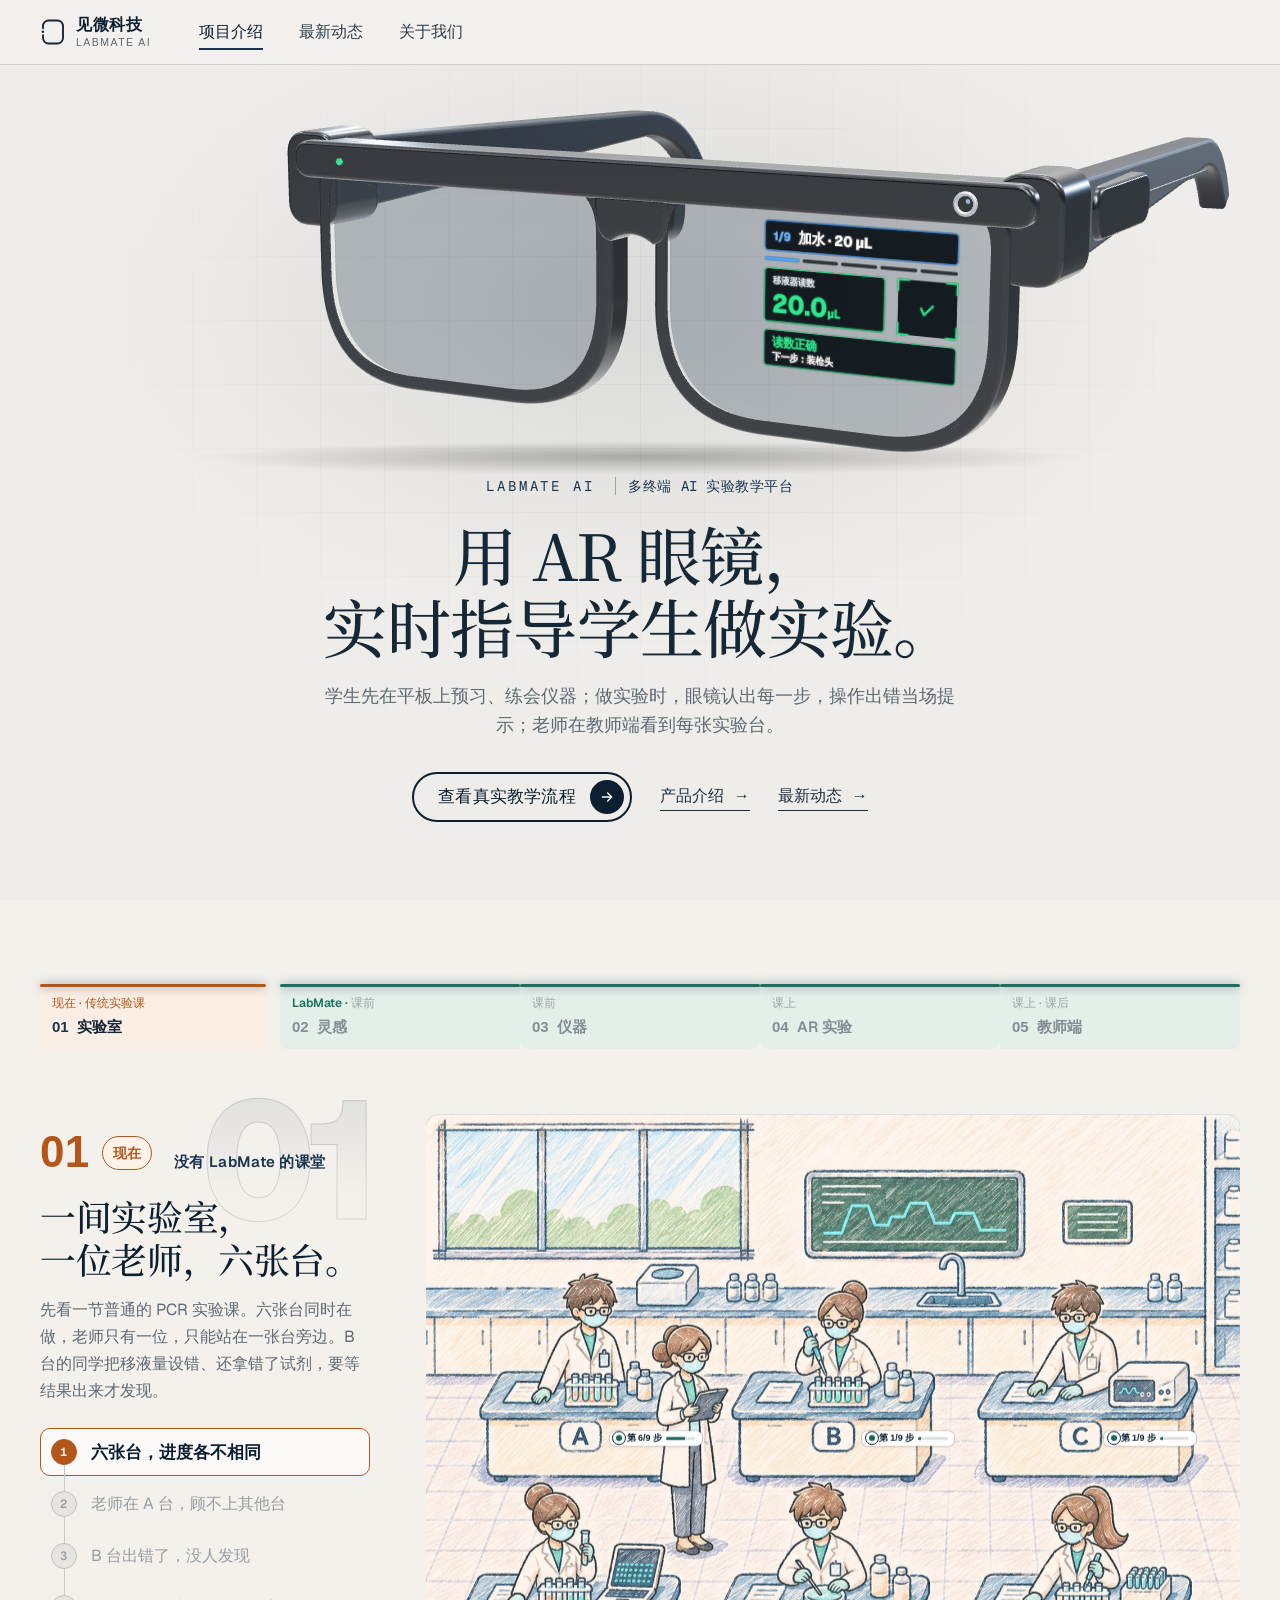
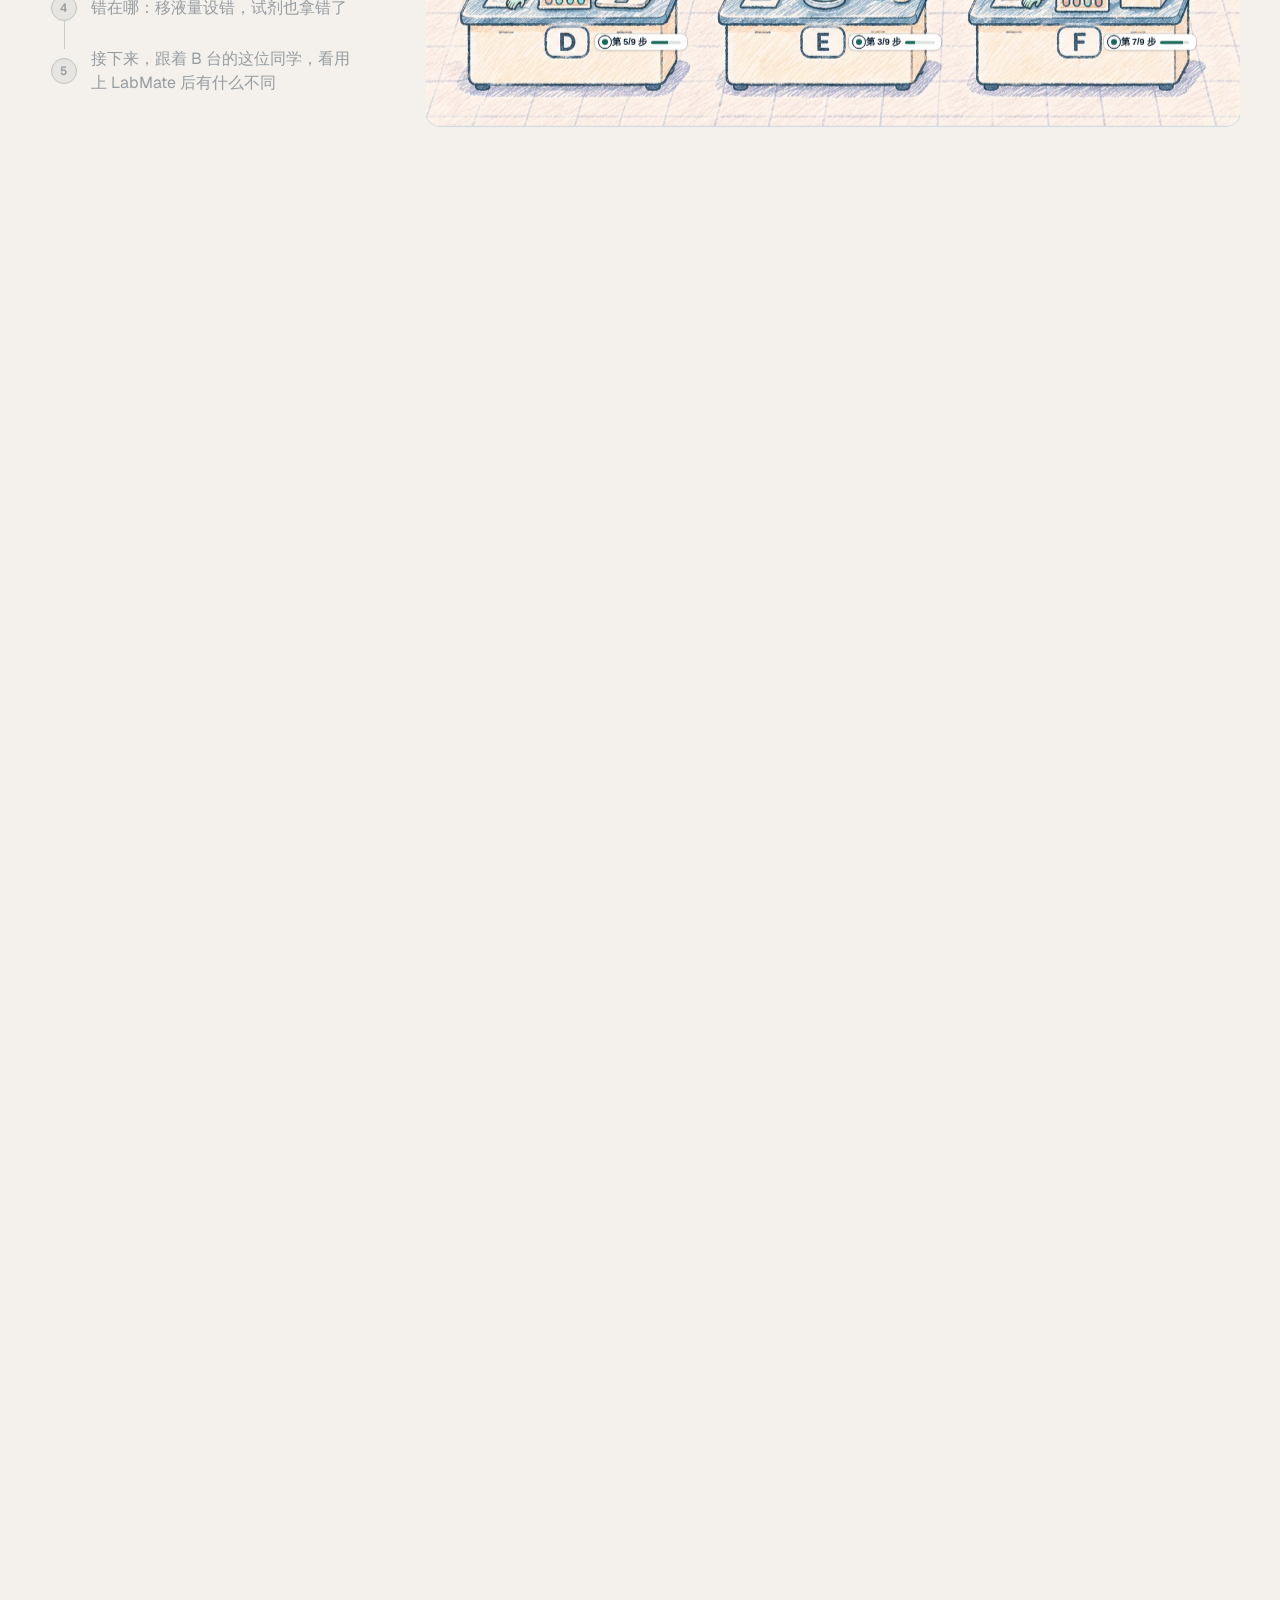
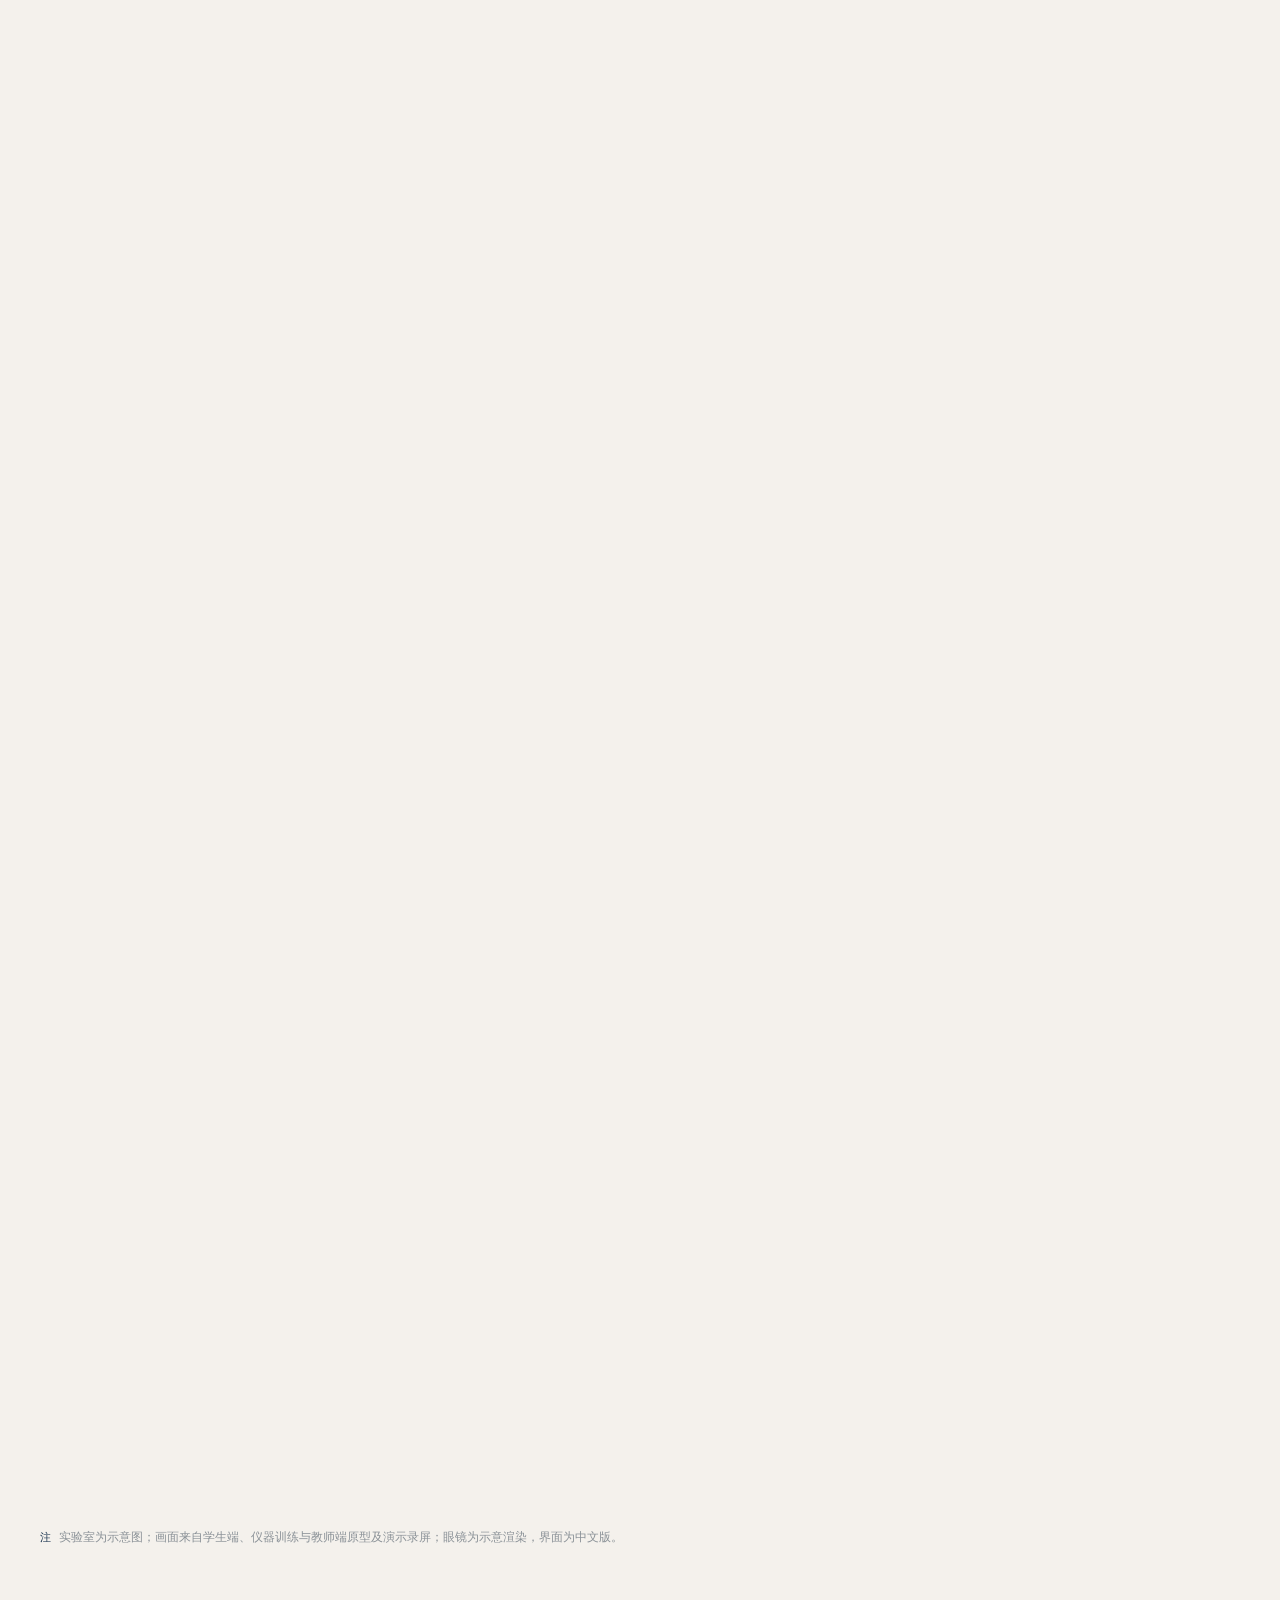
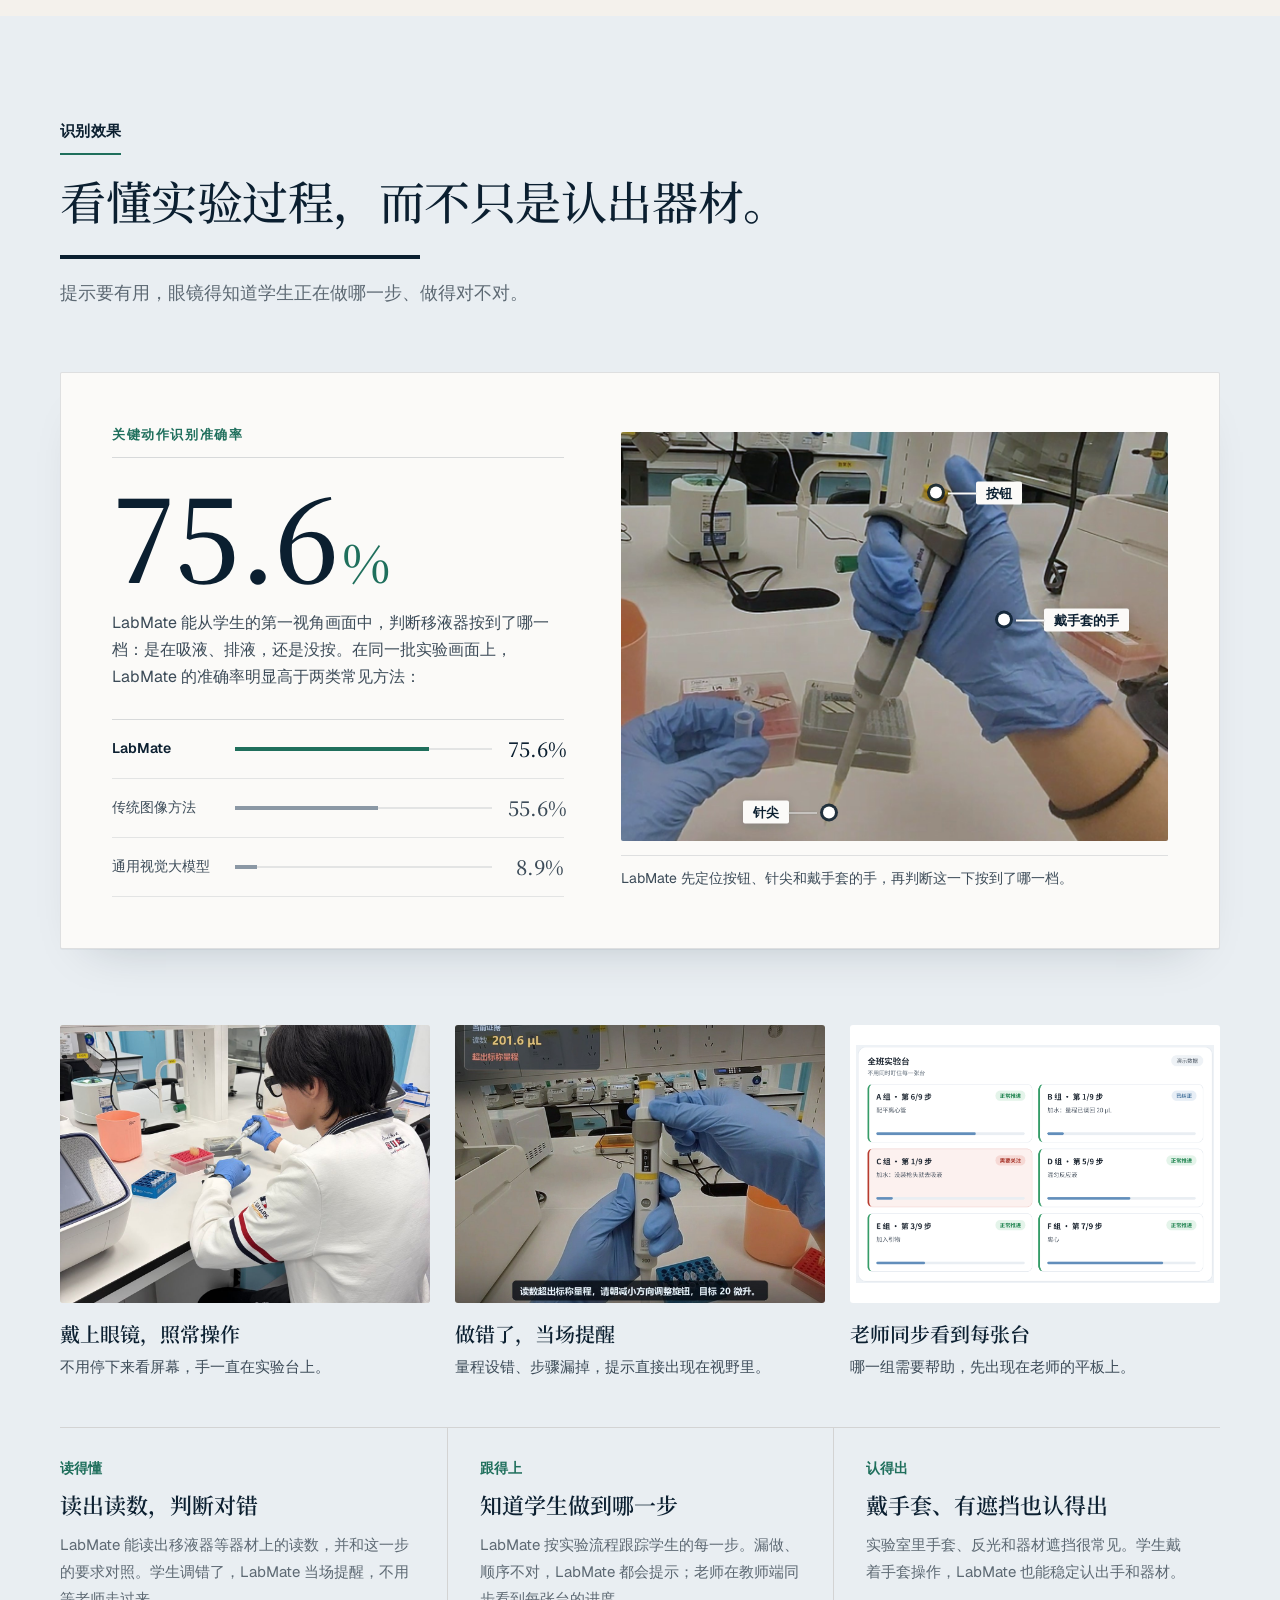
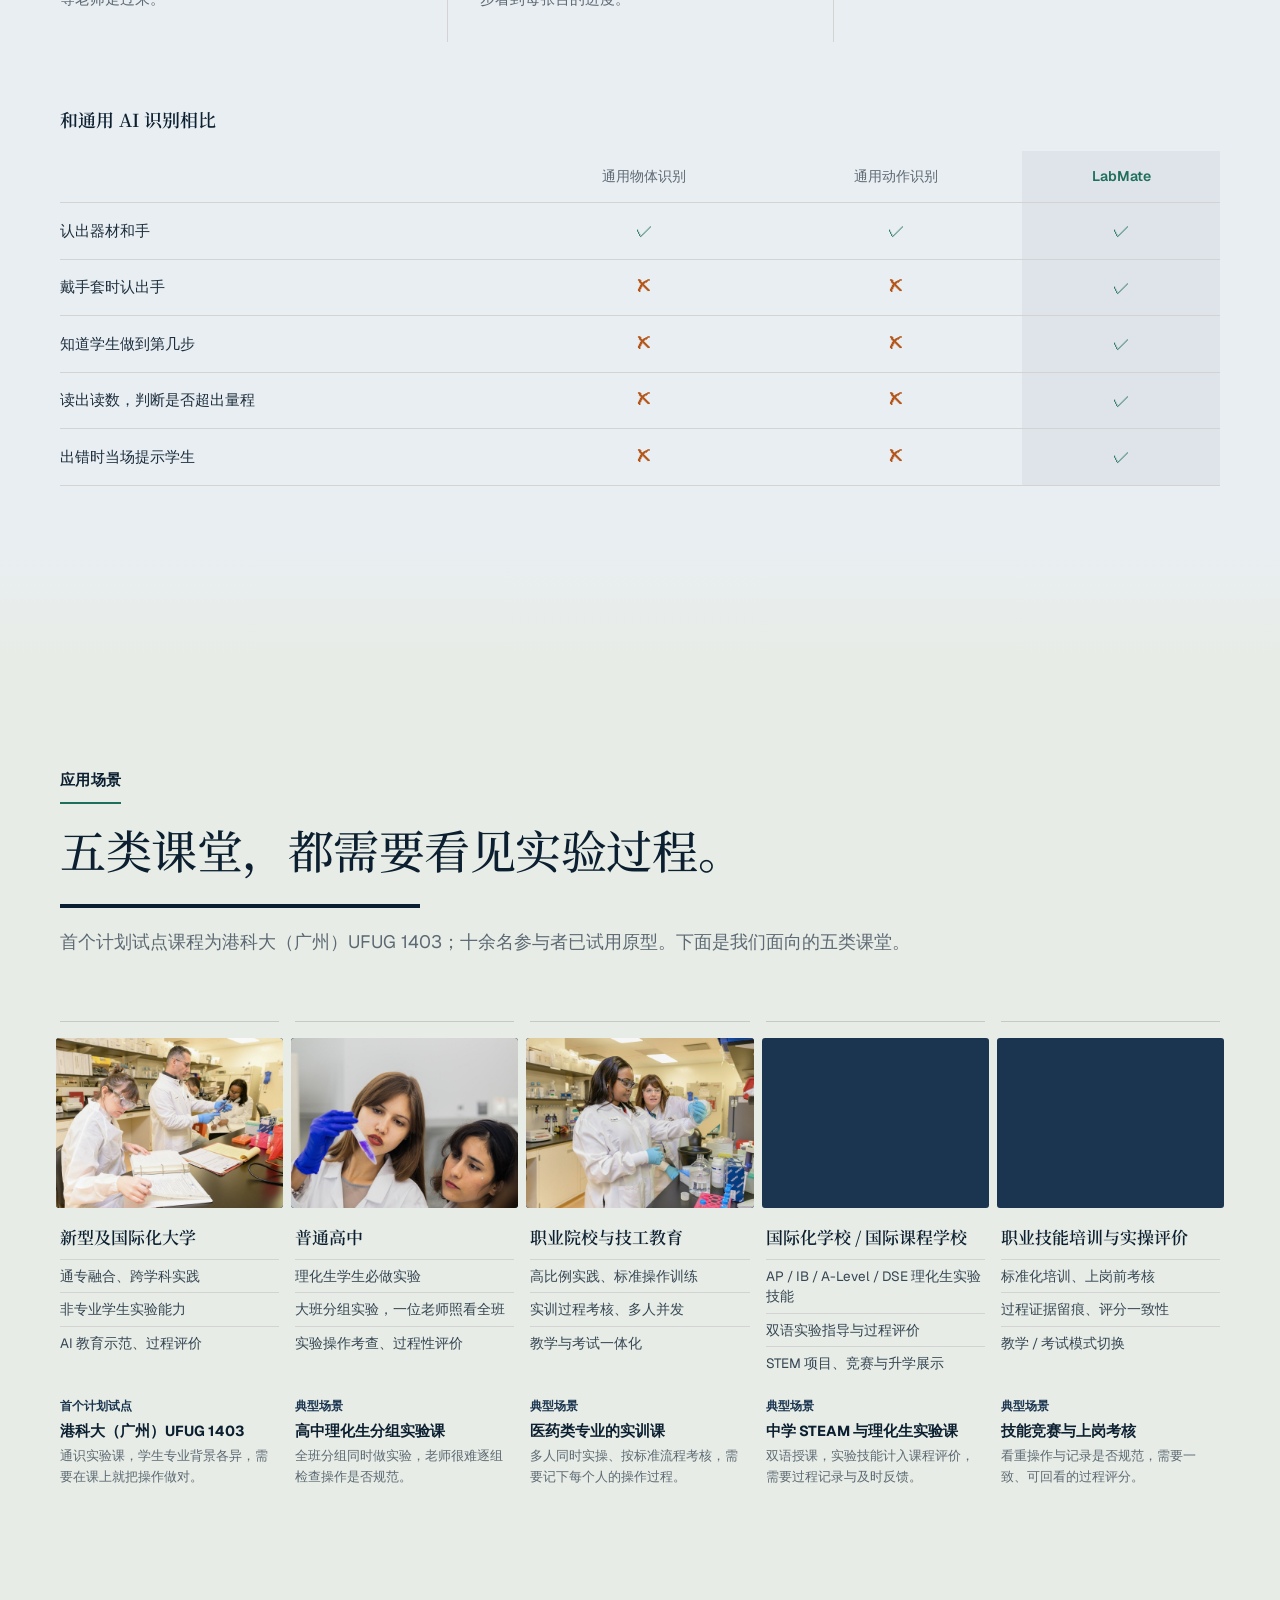
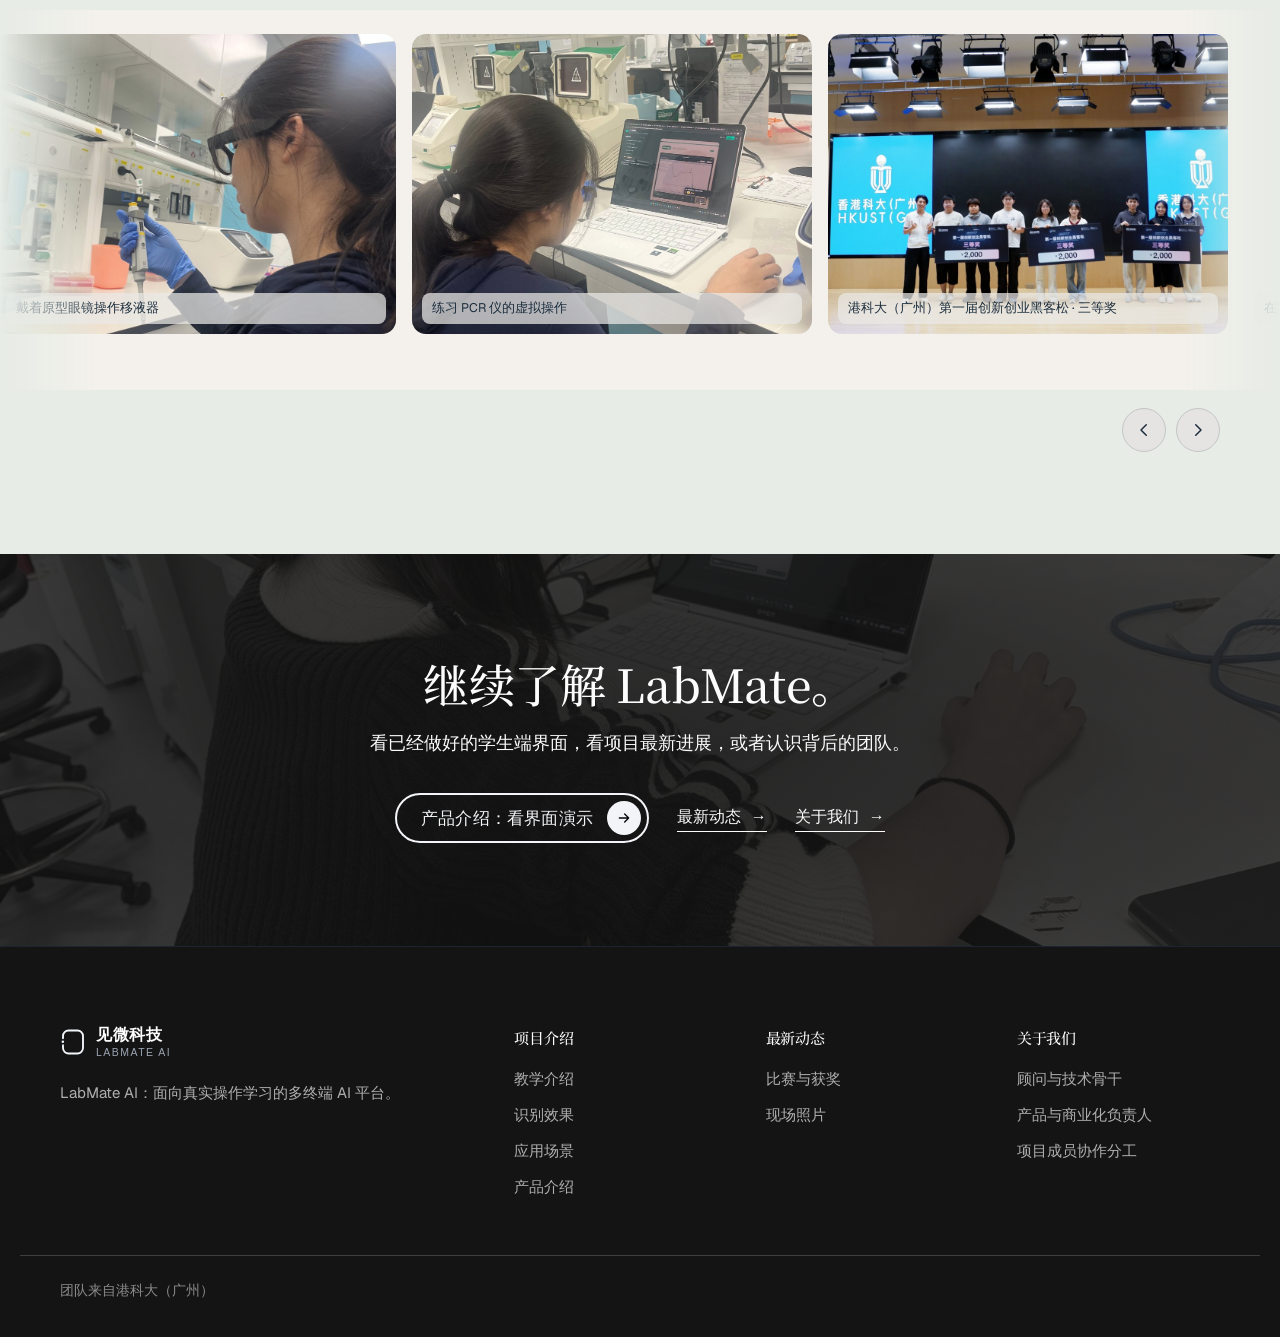
==== commit 8fe32525: "Team badges: solid navy with white text Co-Authored-By: Claude Opus 5.5 <noreply@anthropic.com> Clau" ====
--- a/index.html
+++ b/index.html
@@ -11,7 +11,7 @@
 <script>if(/[?&]review/.test(location.search))document.documentElement.classList.add("review")</script>
 <link rel="stylesheet" href="styles.css?v=20261128-r19">
 <link rel="stylesheet" href="light.css?v=20261128-t14">
-<link rel="stylesheet" href="theme.css?v=20261128-t22">
+<link rel="stylesheet" href="theme.css?v=20261128-t23">
 </head>
 <body>
 <div class="view" data-view="zh-project" data-lang="zh" hidden><div class="site"><a class="skip-link" data-anchor="zh-project--main" href="#zh-project">跳转到内容</a><div class="lt"><header class="site-header"><div class="site-header-inner"><a class="site-logo" href="#zh-project"><svg aria-hidden="true" class="jw-mark" focusable="false" viewbox="-2 -2 92 104"><path d="M4 35V26A22 22 0 0 1 26 4H62A22 22 0 0 1 84 26V74A22 22 0 0 1 62 96H26A22 22 0 0 1 4 74V63" fill="none" stroke="currentColor" stroke-linecap="round" stroke-width="7.5"></path><circle cx="3.4" cy="49" fill="currentColor" r="5"></circle></svg><span class="site-logo-text"><b>见微科技</b><span>LabMate AI</span></span></a><nav aria-label="网站导航" class="site-nav" id="zh-project--site-nav"><div class="nv-g"><a class="nv-top" href="#zh-project" aria-current="page">项目介绍</a><div class="nv-sub"><a href="#zh-project" data-anchor="zh-project--journey" data-anchor-view="zh-project">教学介绍</a><a href="#zh-project" data-anchor="zh-project--evidence" data-anchor-view="zh-project">识别效果</a><a href="#zh-project" data-anchor="zh-project--partners" data-anchor-view="zh-project">应用场景</a><a href="product/demo/">产品介绍</a></div></div><div class="nv-g"><a class="nv-top" href="hackathon/">最新动态</a><div class="nv-sub"><a href="hackathon/">比赛与获奖</a><a href="hackathon/#photos">现场照片</a></div></div><div class="nv-g"><a class="nv-top" href="#zh-team">关于我们</a><div class="nv-sub"><a href="#zh-team" data-anchor="zh-team--research" data-anchor-view="zh-team">顾问与技术骨干</a><a href="#zh-team" data-anchor="zh-team--delivery" data-anchor-view="zh-team">产品与商业化负责人</a><a href="#zh-team" data-anchor="zh-team--collaboration" data-anchor-view="zh-team">项目成员协作分工</a></div></div></nav><div class="site-actions"><button aria-controls="zh-project--site-nav" aria-expanded="false" aria-label="打开菜单" class="site-menu"><span aria-hidden="true" class="site-burger"><i></i><i></i></span></button></div></div></header><main id="zh-project--main"><div class="site-page"><div class="x-hero-track"><section class="x-hero"><div aria-hidden="true" class="x-hero-light"></div><div aria-hidden="true" class="x-pov x-labpov"><div class="x-labpov-in"><div class="lb ls-hero"><img class="lb-img" src="bp/lab2-base.jpg?v=20261128-one" width="1446" height="910" alt="实验室线稿插画：六张实验台，老师站在 A 台旁" decoding="async"/><img class="lb-img lb-frame" data-f="warn" src="bp/lab2-warn.jpg?v=20261128-one" width="1446" height="910" alt="" aria-hidden="true" decoding="async"/><img class="lb-img lb-frame" data-f="detail" src="bp/lab2-detail.zh.jpg?v=20261128-one" width="1446" height="910" alt="" aria-hidden="true" decoding="async"/><img class="lb-img lb-frame" data-f="teacher" src="bp/lab2-teacher.zh.jpg?v=20261128-one" width="1446" height="910" alt="" aria-hidden="true" decoding="async"/><img class="lb-img lb-frame" data-f="after" src="bp/lab2-after.zh.jpg?v=20261128-one" width="1446" height="910" alt="" aria-hidden="true" decoding="async"/><span class="lb-dim lb-dim-a" aria-hidden="true"></span><span class="lb-dim lb-dim-b" aria-hidden="true"></span><span class="lb-ring" aria-hidden="true" style="left:37.5%;top:25%;width:25.5%;height:37%"></span><svg class="lb-glasses" viewBox="0 0 80 26" aria-hidden="true" style="left:49%;top:30.2%;width:3.6%"><path d="M2 6h76"></path><rect x="6" y="5" width="30" height="17" rx="5"></rect><rect x="44" y="5" width="30" height="17" rx="5"></rect><circle cx="70" cy="7.5" r="1.6" class="lb-cam"></circle></svg><span class="lb-chip" data-b="A" aria-hidden="true" style="left:22.6%;top:53.0%;--v:0.6666666666666666"><i class="lb-dot"></i>第 6/9 步<i class="lb-bar"></i></span><span class="lb-chip" data-b="B" aria-hidden="true" style="left:53.6%;top:53.0%;--v:0.1111111111111111"><i class="lb-dot"></i>第 1/9 步<i class="lb-bar"></i></span><span class="lb-chip" data-b="C" aria-hidden="true" style="left:83.3%;top:53.0%;--v:0.1111111111111111"><i class="lb-dot"></i>第 1/9 步<i class="lb-bar"></i></span><span class="lb-chip" data-b="D" aria-hidden="true" style="left:20.8%;top:86.4%;--v:0.5555555555555556"><i class="lb-dot"></i>第 5/9 步<i class="lb-bar"></i></span><span class="lb-chip" data-b="E" aria-hidden="true" style="left:52.0%;top:86.4%;--v:0.3333333333333333"><i class="lb-dot"></i>第 3/9 步<i class="lb-bar"></i></span><span class="lb-chip" data-b="F" aria-hidden="true" style="left:83.3%;top:86.4%;--v:0.7777777777777778"><i class="lb-dot"></i>第 7/9 步<i class="lb-bar"></i></span><span class="lb-tag lb-warn" data-t="warn" style="left:51.31396957123098%;top:14.505494505494507%">B 台出错了，老师没看到</span><span class="lb-tag lb-warn" data-t="detail" style="left:65.6984785615491%;top:61.75824175824176%">移液量设错，试剂也拿错了</span><span class="lb-tag lb-ok" data-t="dev" style="left:51.31396957123098%;top:14.505494505494507%">回到课前，先用平板准备</span><span class="lb-tag lb-ok" data-t="after" style="left:69.84785615491009%;top:5.714285714285714%">B 台已纠正；C 台的新提醒，老师也第一时间看到</span></div><p class="x-labpov-cap">一节 PCR 实验课，一位老师，六张台。</p></div></div><div class="x-hero-stage"><div class="g3d g3d-hero" data-glasses3d="hero"><svg aria-label="LabMate AR 眼镜示意图：镜片中叠加实验步骤提示" class="glasses-art has-view" role="img" viewbox="0 0 1200 430"><defs><lineargradient id="zh-project--hero-frame" x1="0" x2="0" y1="0" y2="1"><stop offset="0" stop-color="#5a6573"></stop><stop offset="0.2" stop-color="#2a3038"></stop><stop offset="1" stop-color="#0e1116"></stop></lineargradient><lineargradient id="zh-project--hero-glass" x1="0" x2="1" y1="0" y2="1"><stop offset="0" stop-color="#ffffff" stop-opacity="0.22"></stop><stop offset="0.35" stop-color="#ffffff" stop-opacity="0.04"></stop><stop offset="1" stop-color="#93b4d8" stop-opacity="0.08"></stop></lineargradient><lineargradient id="zh-project--hero-tint" x1="0" x2="0" y1="0" y2="1"><stop offset="0" stop-color="#0e2a33" stop-opacity="0.28"></stop><stop offset="1" stop-color="#0e2a33" stop-opacity="0.08"></stop></lineargradient><lineargradient id="zh-project--hero-rim" x1="0" x2="0" y1="0" y2="1"><stop offset="0" stop-color="#c9d6e3" stop-opacity="0.75"></stop><stop offset="0.3" stop-color="#93b4d8" stop-opacity="0.25"></stop><stop offset="1" stop-color="#ffffff" stop-opacity="0.05"></stop></lineargradient><filter height="140%" id="zh-project--hero-blur" width="140%" x="-20%" y="-20%"><fegaussianblur stddeviation="7"></fegaussianblur></filter><radialgradient cx="0.5" cy="0.5" id="zh-project--hero-fade" r="0.55"><stop offset="0.55" stop-color="#fff"></stop><stop offset="1" stop-color="#000"></stop></radialgradient><mask height="830" id="zh-project--hero-world" maskunits="userSpaceOnUse" width="1600" x="-200" y="-200"><rect fill="url(#zh-project--hero-fade)" height="830" width="1600" x="-200" y="-200"></rect></mask><lineargradient id="zh-project--hero-temple" x1="0" x2="0" y1="1" y2="0"><stop offset="0" stop-color="#2a323c"></stop><stop offset="1" stop-color="#2a323c" stop-opacity="0"></stop></lineargradient><clippath id="zh-project--hero-lenses"><rect height="274" rx="96" width="476" x="82" y="74"></rect><rect height="274" rx="96" width="476" x="642" y="74"></rect></clippath></defs><g class="ga-world" mask="url(#zh-project--hero-world)"><image height="1800" href="bp/glasses-guidance.jpg?v=20261126010235" opacity="0.42" width="1800" x="-42" y="-827"/></g><path d="M48 114 L80 108 L300 -40 L286 -42 Z" fill="url(#zh-project--hero-temple)"></path><path d="M1152 114 L1120 108 L900 -40 L914 -42 Z" fill="url(#zh-project--hero-temple)"></path><rect fill="url(#zh-project--hero-frame)" height="30" rx="9" width="44" x="40" y="104"></rect><rect fill="url(#zh-project--hero-frame)" height="30" rx="9" width="44" x="1116" y="104"></rect><circle cx="1142" cy="119" fill="#05070a" r="9" stroke="#2c3644" stroke-width="3"></circle><circle cx="1142" cy="119" fill="#123a4c" r="4"></circle><circle class="ga-led" cx="1157" cy="110" fill="#3ddc97" r="2.2"></circle><g fill="url(#zh-project--hero-frame)"><rect height="298" rx="108" width="502" x="70" y="62"></rect><rect height="298" rx="108" width="502" x="628" y="62"></rect><path d="M566 118 C584 92 616 92 634 118 L634 138 C616 116 584 116 566 138 Z"></path></g><g fill="none" stroke-linecap="round"><rect height="298" rx="108" stroke="url(#zh-project--hero-rim)" stroke-width="2" width="502" x="70" y="62"></rect><rect height="298" rx="108" stroke="url(#zh-project--hero-rim)" stroke-width="2" width="502" x="628" y="62"></rect></g><g fill="#2a3340"><ellipse cx="548" cy="214" rx="9" ry="20"></ellipse><ellipse cx="652" cy="214" rx="9" ry="20"></ellipse></g><g clip-path="url(#zh-project--hero-lenses)"><rect fill="#0a1119" height="430" width="1200" x="0" y="0"></rect><image class="ga-view" height="1800" href="bp/glasses-guidance.jpg?v=20261126010235" preserveaspectratio="xMinYMin slice" width="1800" x="-42" y="-827"/><rect fill="url(#zh-project--hero-tint)" height="430" width="1200" x="0" y="0"></rect><rect class="ga-scan" height="3" width="1200" x="0" y="74"></rect><rect fill="url(#zh-project--hero-glass)" height="430" width="1200" x="0" y="0"></rect><path d="M150 74 L250 74 L120 348 L82 348 L82 250 Z" fill="#ffffff" opacity="0.05"></path><path d="M710 74 L790 74 L660 348 L642 348 L642 300 Z" fill="#ffffff" opacity="0.05"></path></g><g fill="none" stroke="#93b4d8" stroke-opacity="0.35" stroke-width="1.5"><rect height="274" rx="96" width="476" x="82" y="74"></rect><rect height="274" rx="96" width="476" x="642" y="74"></rect></g><g class="ga-hud"><g class="ga-chip c1"><rect height="36" rx="9" width="250" x="122" y="100"></rect><text x="138" y="124">1/9 · 加水 20 µL</text></g><g class="ga-list c2"><path d="M138 176 V 302"></path><g class="on"><circle cx="138" cy="168" r="6"></circle><text x="156" y="174">调量</text></g><g class=""><circle cx="138" cy="202" r="6"></circle><text x="156" y="208">装枪头</text></g><g class=""><circle cx="138" cy="236" r="6"></circle><text x="156" y="242">吸液</text></g><g class=""><circle cx="138" cy="270" r="6"></circle><text x="156" y="276">排液</text></g><g class=""><circle cx="138" cy="304" r="6"></circle><text x="156" y="310">退枪头</text></g></g><g class="ga-box c3"><path d="M852 122 h-16 v22 M922 122 h16 v22 M852 268 h-16 v-22 M922 268 h16 v-22"></path></g><g class="ga-chip warn c4"><rect height="56" rx="9" width="140" x="676" y="124"></rect><text class="small" x="690" y="148">读数</text><text x="682" y="172">201.6 µL</text></g><g class="ga-chip ok c5"><rect height="36" rx="9" width="404" x="676" y="292"></rect><text x="692" y="316">朝减小方向调整旋钮 → 20 µL</text></g></g></svg></div><span aria-hidden="true" class="x-hero-floor"></span></div><div class="x-hero-copy"><p class="x-lockup">LabMate AI<!-- --> <span>多终端 AI 实验教学平台</span></p><h1>用 AR 眼镜，<br/>实时指导学生做实验。</h1><p class="x-hero-lead">学生先在平板上预习、练会仪器；做实验时，眼镜认出每一步，操作出错当场提示；老师在教师端看到每张实验台。</p><div class="x-hero-actions hero-actions3"><a class="x-btn" data-anchor="zh-project--journey" href="#zh-project">查看真实教学流程</a><a class="x-link" href="product/demo/">产品介绍</a><a class="x-link" href="hackathon/">最新动态</a></div><p class="x-foot">眼镜为示意渲染；实验室为示意图。</p></div></section></div><section aria-label="一次完整实验" class="xj" data-journey="true" id="zh-project--journey"><div class="xj-stage" data-k="0" data-scene="0"><div aria-hidden="true" class="xj-bar"><span style="--i:0"><i></i><small>现在</small><b>01</b>实验室</span><span style="--i:1"><i></i><small>课前</small><b>02</b>灵感</span><span style="--i:2"><i></i><small>课前</small><b>03</b>仪器</span><span style="--i:3"><i></i><small>课上</small><b>04</b>AR 实验</span><span style="--i:4"><i></i><small>课上 · 课后</small><b>05</b>教师端</span></div><div class="xj-copy"><article class="xj-cap" data-cap="0"><p class="x-chap"><b>01</b><em class="xj-when">现在</em><span>没有 LabMate 的课堂</span></p><h2>一间实验室，一位老师，六张台。</h2><p class="xj-p">先看一节普通的 PCR 实验课。六张台同时在做，老师只有一位，只能站在一张台旁边。B 台的同学把移液量设错、还拿错了试剂，要等结果出来才发现。</p><ol class="xj-steps"><li data-num="1" data-step="0">六张台，进度各不相同</li><li data-num="2" data-step="1">老师在 A 台，顾不上其他台</li><li data-num="3" data-step="2">B 台出错了，没人发现</li><li data-num="4" data-step="3">错在哪：移液量设错，试剂也拿错了</li><li data-num="5" data-step="4">接下来，跟着 B 台的这位同学，看用上 LabMate 后有什么不同</li></ol></article><article class="xj-cap" data-cap="1"><p class="x-chap"><b>02</b><em class="xj-when">课前</em><span>灵感 · Inspiration</span></p><h2>从一个问题开始。</h2><p class="xj-p">这一次，从课前开始。B 台的同学先在平板上选一个感兴趣的小场景，在 Dr. Pipette 引导下自己搭出 PCR 方案，弄清每一步为什么这样做。</p><ol class="xj-steps"><li data-num="1" data-step="0">选一个小场景</li><li data-num="2" data-step="1">说清你的问题</li><li data-num="3" data-step="2">问 Dr. Pipette</li><li data-num="4" data-step="3">找到要检测的片段</li><li data-num="5" data-step="4">设计引物与分组</li><li data-num="6" data-step="5">整理 PCR protocol 草案</li></ol></article><article class="xj-cap" data-cap="2"><p class="x-chap"><b>03</b><em class="xj-when">课前</em><span>仪器使用 · Instrument use</span></p><h2>先会用仪器，再做完整实验。</h2><p class="xj-p">还是在课前：一步步练会微量移液器，量程、握法、两档力度都练熟，再进实验室。上次设错的移液量，在这里先练对。</p><ol class="xj-steps"><li data-num="1" data-step="0">选择移液枪</li><li data-num="2" data-step="1">调整量程</li><li data-num="3" data-step="2">正确握持</li><li data-num="4" data-step="3">感受两档力度</li><li data-num="5" data-step="4">安装枪头</li><li data-num="6" data-step="5">吸液准备与吸取</li></ol></article><article class="xj-cap" data-cap="3"><p class="x-chap"><b>04</b><em class="xj-when">课上</em><span>AR 实验 · AR lab work</span></p><h2>戴上眼镜，走到实验台。</h2><p class="xj-p">课上，B 台的同学戴上眼镜。这一次移液量刚设错，眼镜就认出来，在视野里提示他调回 20 µL，不用等到结果出来。</p><ol class="xj-steps"><li data-num="1" data-step="0">看见 · 认出移液器和刻度窗</li><li data-num="2" data-step="1">对齐流程 · 第 1/9 步 · 加水 20 µL</li><li data-num="3" data-step="2">判断 · 读数 201.6 µL，超出量程</li><li data-num="4" data-step="3">提示 · 请调小旋钮</li></ol></article><article class="xj-cap" data-cap="4"><p class="x-chap"><b>05</b><em class="xj-when">课上 · 课后</em><span>教师端 · Teacher</span></p><h2>教师看见每一张台。</h2><p class="xj-p">回到开头那间实验室：老师在平板上看到每一张台。B 台已经自己纠正；C 台出现新情况，马上标红。老师先去需要帮助的那一张，课后还能回放关键事件。</p><ol class="xj-steps"><li data-num="1" data-step="0">出错的台，在教师端标红</li><li data-num="2" data-step="1">点开这一组，按时间看关键事件</li><li data-num="3" data-step="2">课后回放，复盘过程</li><li data-num="4" data-step="3">回到实验室：每张台都戴上眼镜，老师在平板上看到 C 台需要帮助</li><li data-num="5" data-step="4">B 台已纠正，C 台的新情况也第一时间看到</li></ol></article></div><div aria-hidden="true" class="xj-view"><div class="xj-lab"><div class="lb"><img class="lb-img" src="bp/lab2-base.jpg?v=20261128-one" width="1446" height="910" alt="实验室线稿插画：六张实验台，老师站在 A 台旁" decoding="async"/><img class="lb-img lb-frame" data-f="warn" src="bp/lab2-warn.jpg?v=20261128-one" width="1446" height="910" alt="" aria-hidden="true" decoding="async"/><img class="lb-img lb-frame" data-f="detail" src="bp/lab2-detail.zh.jpg?v=20261128-one" width="1446" height="910" alt="" aria-hidden="true" decoding="async"/><img class="lb-img lb-frame" data-f="teacher" src="bp/lab2-teacher.zh.jpg?v=20261128-one" width="1446" height="910" alt="" aria-hidden="true" decoding="async"/><img class="lb-img lb-frame" data-f="after" src="bp/lab2-after.zh.jpg?v=20261128-one" width="1446" height="910" alt="" aria-hidden="true" decoding="async"/><span class="lb-dim lb-dim-a" aria-hidden="true"></span><span class="lb-dim lb-dim-b" aria-hidden="true"></span><span class="lb-ring" aria-hidden="true" style="left:37.5%;top:25%;width:25.5%;height:37%"></span><svg class="lb-glasses" viewBox="0 0 80 26" aria-hidden="true" style="left:49%;top:30.2%;width:3.6%"><path d="M2 6h76"></path><rect x="6" y="5" width="30" height="17" rx="5"></rect><rect x="44" y="5" width="30" height="17" rx="5"></rect><circle cx="70" cy="7.5" r="1.6" class="lb-cam"></circle></svg><span class="lb-chip" data-b="A" aria-hidden="true" style="left:22.6%;top:53.0%;--v:0.6666666666666666"><i class="lb-dot"></i>第 6/9 步<i class="lb-bar"></i></span><span class="lb-chip" data-b="B" aria-hidden="true" style="left:53.6%;top:53.0%;--v:0.1111111111111111"><i class="lb-dot"></i>第 1/9 步<i class="lb-bar"></i></span><span class="lb-chip" data-b="C" aria-hidden="true" style="left:83.3%;top:53.0%;--v:0.1111111111111111"><i class="lb-dot"></i>第 1/9 步<i class="lb-bar"></i></span><span class="lb-chip" data-b="D" aria-hidden="true" style="left:20.8%;top:86.4%;--v:0.5555555555555556"><i class="lb-dot"></i>第 5/9 步<i class="lb-bar"></i></span><span class="lb-chip" data-b="E" aria-hidden="true" style="left:52.0%;top:86.4%;--v:0.3333333333333333"><i class="lb-dot"></i>第 3/9 步<i class="lb-bar"></i></span><span class="lb-chip" data-b="F" aria-hidden="true" style="left:83.3%;top:86.4%;--v:0.7777777777777778"><i class="lb-dot"></i>第 7/9 步<i class="lb-bar"></i></span><span class="lb-tag lb-warn" data-t="warn" style="left:51.31396957123098%;top:14.505494505494507%">B 台出错了，老师没看到</span><span class="lb-tag lb-warn" data-t="detail" style="left:65.6984785615491%;top:61.75824175824176%">移液量设错，试剂也拿错了</span><span class="lb-tag lb-ok" data-t="dev" style="left:51.31396957123098%;top:14.505494505494507%">回到课前，先用平板准备</span><span class="lb-tag lb-ok" data-t="after" style="left:69.84785615491009%;top:5.714285714285714%">B 台已纠正；C 台的新提醒，老师也第一时间看到</span></div></div><div class="xj-tablet"><div class="xj-screen"><img alt="" class="xj-shot" data-shot="0" decoding="async" height="1161" loading="eager" src="bp/app-scene.jpg?v=20261126010235" style="color:transparent" width="1600"/><img alt="" class="xj-shot" data-shot="1" decoding="async" height="1161" loading="lazy" src="bp/app-question.jpg?v=20261126010235" style="color:transparent" width="1600"/><img alt="" class="xj-shot" data-shot="2" decoding="async" height="1161" loading="lazy" src="bp/app-pipette.jpg?v=20261126010235" style="color:transparent" width="1600"/><img alt="" class="xj-shot" data-shot="3" decoding="async" height="1161" loading="lazy" src="bp/app-segment.jpg?v=20261126010235" style="color:transparent" width="1600"/><img alt="" class="xj-shot" data-shot="4" decoding="async" height="1161" loading="lazy" src="bp/app-design.jpg?v=20261126010235" style="color:transparent" width="1600"/><img alt="" class="xj-shot" data-shot="5" decoding="async" height="1161" loading="lazy" src="bp/app-protocol.jpg?v=20261126010235" style="color:transparent" width="1600"/><img alt="" class="xj-inst" decoding="async" height="1741" loading="eager" src="bp/instrument-hd.jpg?v=20261127-fix" style="color:transparent" width="2400"/><span class="xj-hl"></span></div></div><div class="xj-zoom"><img alt="" class="xj-z" data-z="1-0" decoding="async" height="896" loading="lazy" src="bp/z-scene.jpg?v=20261126010235" style="color:transparent" width="1600"/><img alt="" class="xj-z" data-z="1-1" decoding="async" height="723" loading="lazy" src="bp/z-question.jpg?v=20261126010235" style="color:transparent" width="1600"/><img alt="" class="xj-z" data-z="1-2" decoding="async" height="647" loading="lazy" src="bp/z-pipette.jpg?v=20261126010235" style="color:transparent" width="1600"/><img alt="" class="xj-z" data-z="1-3" decoding="async" height="516" loading="lazy" src="bp/z-segment.jpg?v=20261126010235" style="color:transparent" width="1600"/><img alt="" class="xj-z" data-z="1-4" decoding="async" height="430" loading="lazy" src="bp/z-design.jpg?v=20261126010235" style="color:transparent" width="1600"/><img alt="" class="xj-z" data-z="1-5" decoding="async" height="416" loading="lazy" src="bp/z-protocol.jpg?v=20261126010235" style="color:transparent" width="1600"/><img alt="" class="xj-z" data-z="2-0" decoding="async" height="283" loading="lazy" src="bp/z-inst0.jpg?v=20261126010235" style="color:transparent" width="1400"/><img alt="" class="xj-z" data-z="2-1" decoding="async" height="283" loading="lazy" src="bp/z-inst1.jpg?v=20261126010235" style="color:transparent" width="1400"/><img alt="" class="xj-z" data-z="2-2" decoding="async" height="283" loading="lazy" src="bp/z-inst2.jpg?v=20261126010235" style="color:transparent" width="1400"/><img alt="" class="xj-z" data-z="2-3" decoding="async" height="283" loading="lazy" src="bp/z-inst3.jpg?v=20261126010235" style="color:transparent" width="1400"/><img alt="" class="xj-z" data-z="2-4" decoding="async" height="283" loading="lazy" src="bp/z-inst4.jpg?v=20261126010235" style="color:transparent" width="1400"/><img alt="" class="xj-z" data-z="2-5" decoding="async" height="566" loading="lazy" src="bp/z-inst5.jpg?v=20261126010235" style="color:transparent" width="1400"/></div><div class="xj-glasses"><div class="g3d g3d-mini" data-glasses3d="mini"></div></div><div class="xj-bench"><img alt="" decoding="async" height="675" loading="eager" src="bp/bench-pov.jpg?v=20261128wb" style="color:transparent" width="1200"/><span class="xj-ret"></span><div class="xj-hud xj-hud-task"><b>第 1/9 步</b>加水 · 20 µL</div><div class="xj-hud xj-hud-read"><span>当前读数</span><strong>201.6 µL</strong><em>超出标称量程</em></div><div class="xj-hud xj-hud-say"><i></i>请朝减小方向调整旋钮，目标 20 微升。</div></div><div class="xj-monitor"><div class="xj-mscreen"><img alt="" decoding="async" height="944" loading="eager" src="bp/teacher-workspace.png?v=20261128-c" style="color:transparent" width="1458"/><span class="xj-fcard"></span><span class="xj-fpulse"></span><span class="xj-tgt" data-tgt="0" style="left:28.7%;top:74.5%">01</span><span class="xj-tgt" data-tgt="1" style="left:57.7%;top:69.5%">02</span><span class="xj-tgt" data-tgt="2" style="left:63.3%;top:20.3%">03</span></div></div></div></div><p class="x-foot xj-foot">实验室为示意图；画面来自学生端、仪器训练与教师端原型及演示录屏；眼镜为示意渲染，界面为中文版。</p></section><section class="x-band x-ev ev2" id="zh-project--evidence"><div class="x-wrap"><header class="x-head"><p class="x-kicker">识别效果</p><h2>看懂实验过程，而不只是认出器材。</h2><p>提示要有用，眼镜得知道学生正在做哪一步、做得对不对。</p></header>
--- a/theme.css
+++ b/theme.css
@@ -451,3 +451,6 @@
 .x-foot { max-width: none !important; }
 #zh-project--partners .x-head { max-width: none !important; }
 #zh-project--partners .x-head > p:not(.x-kicker) { max-width: none !important; }
+
+/* team role badges (CEO / CTO / 技术骨干 / 顾问): solid, readable on photos */
+.lt .tm-badge { background: #0b1f30 !important; color: #fff !important; border: 0 !important; box-shadow: 0 2px 6px rgba(11, 31, 48, 0.25) !important; -webkit-backdrop-filter: none !important; backdrop-filter: none !important; font-weight: 600 !important; letter-spacing: 0.04em; z-index: 2; }
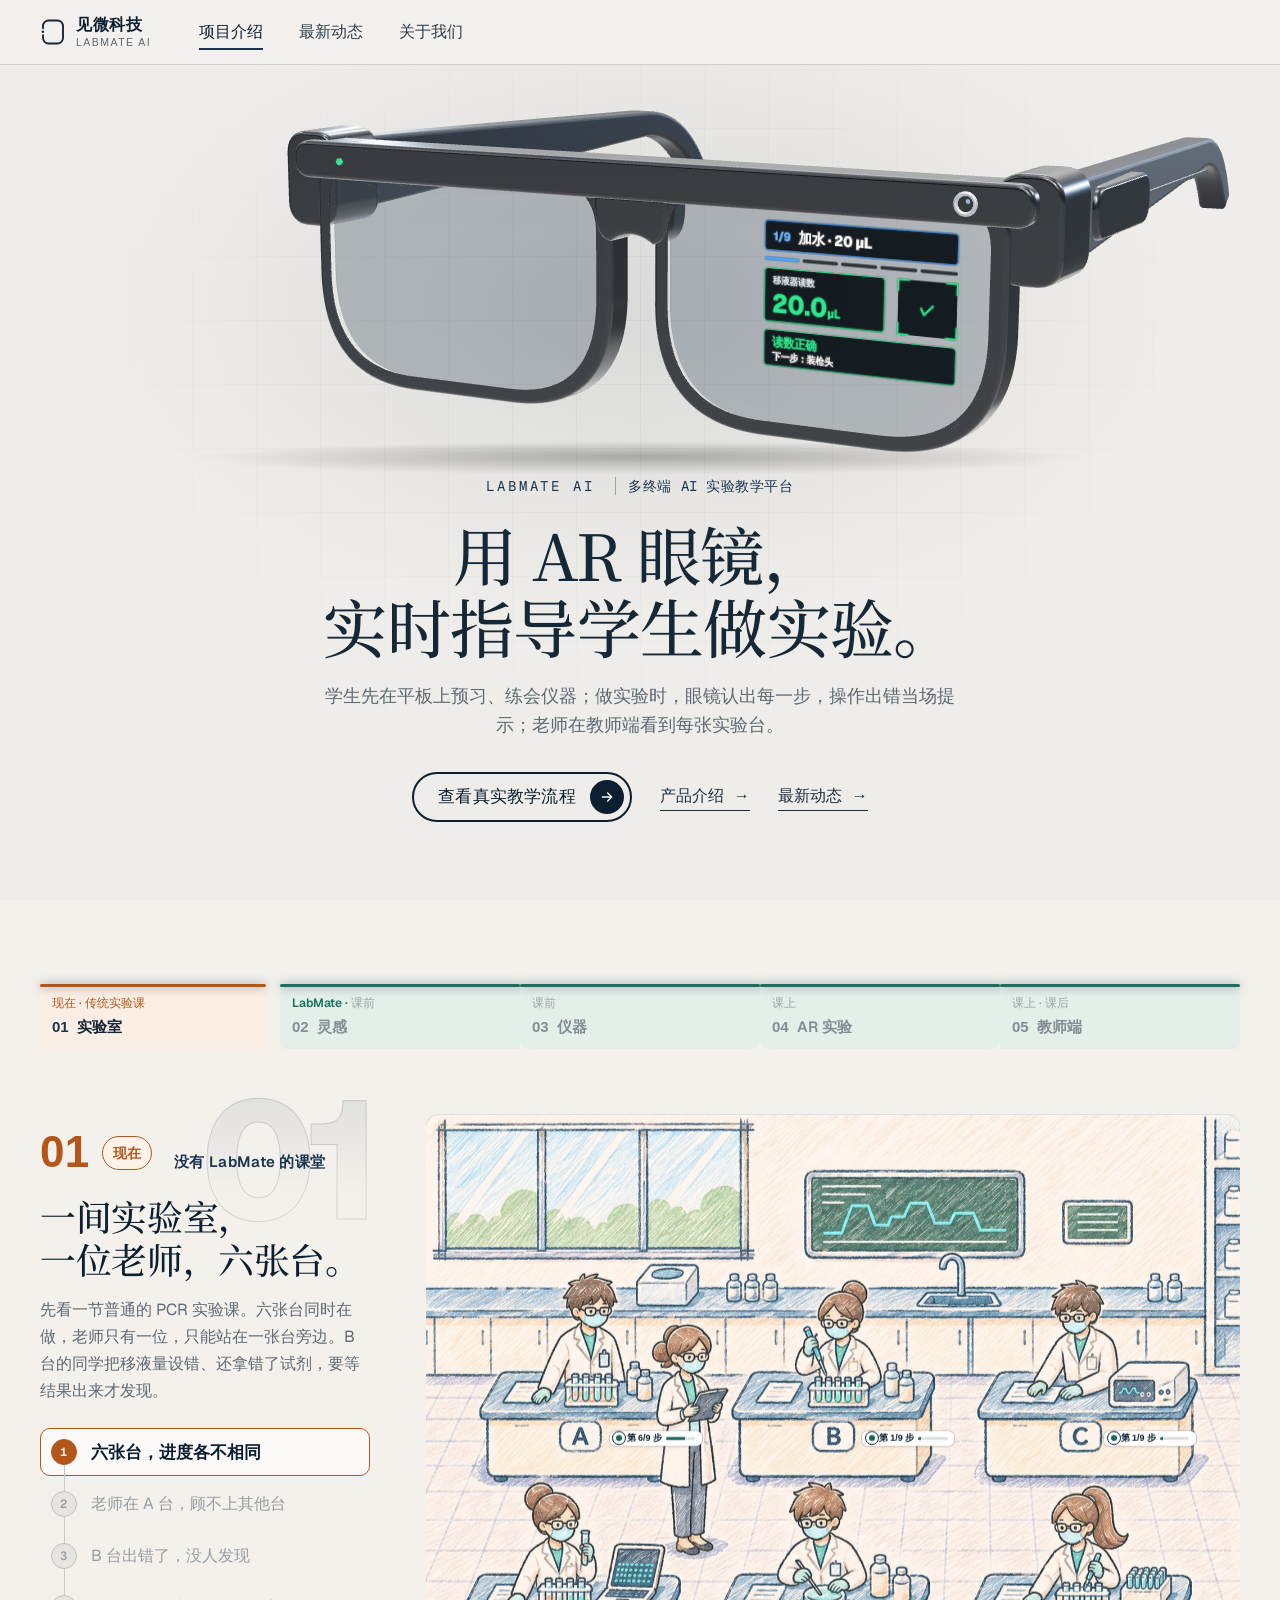
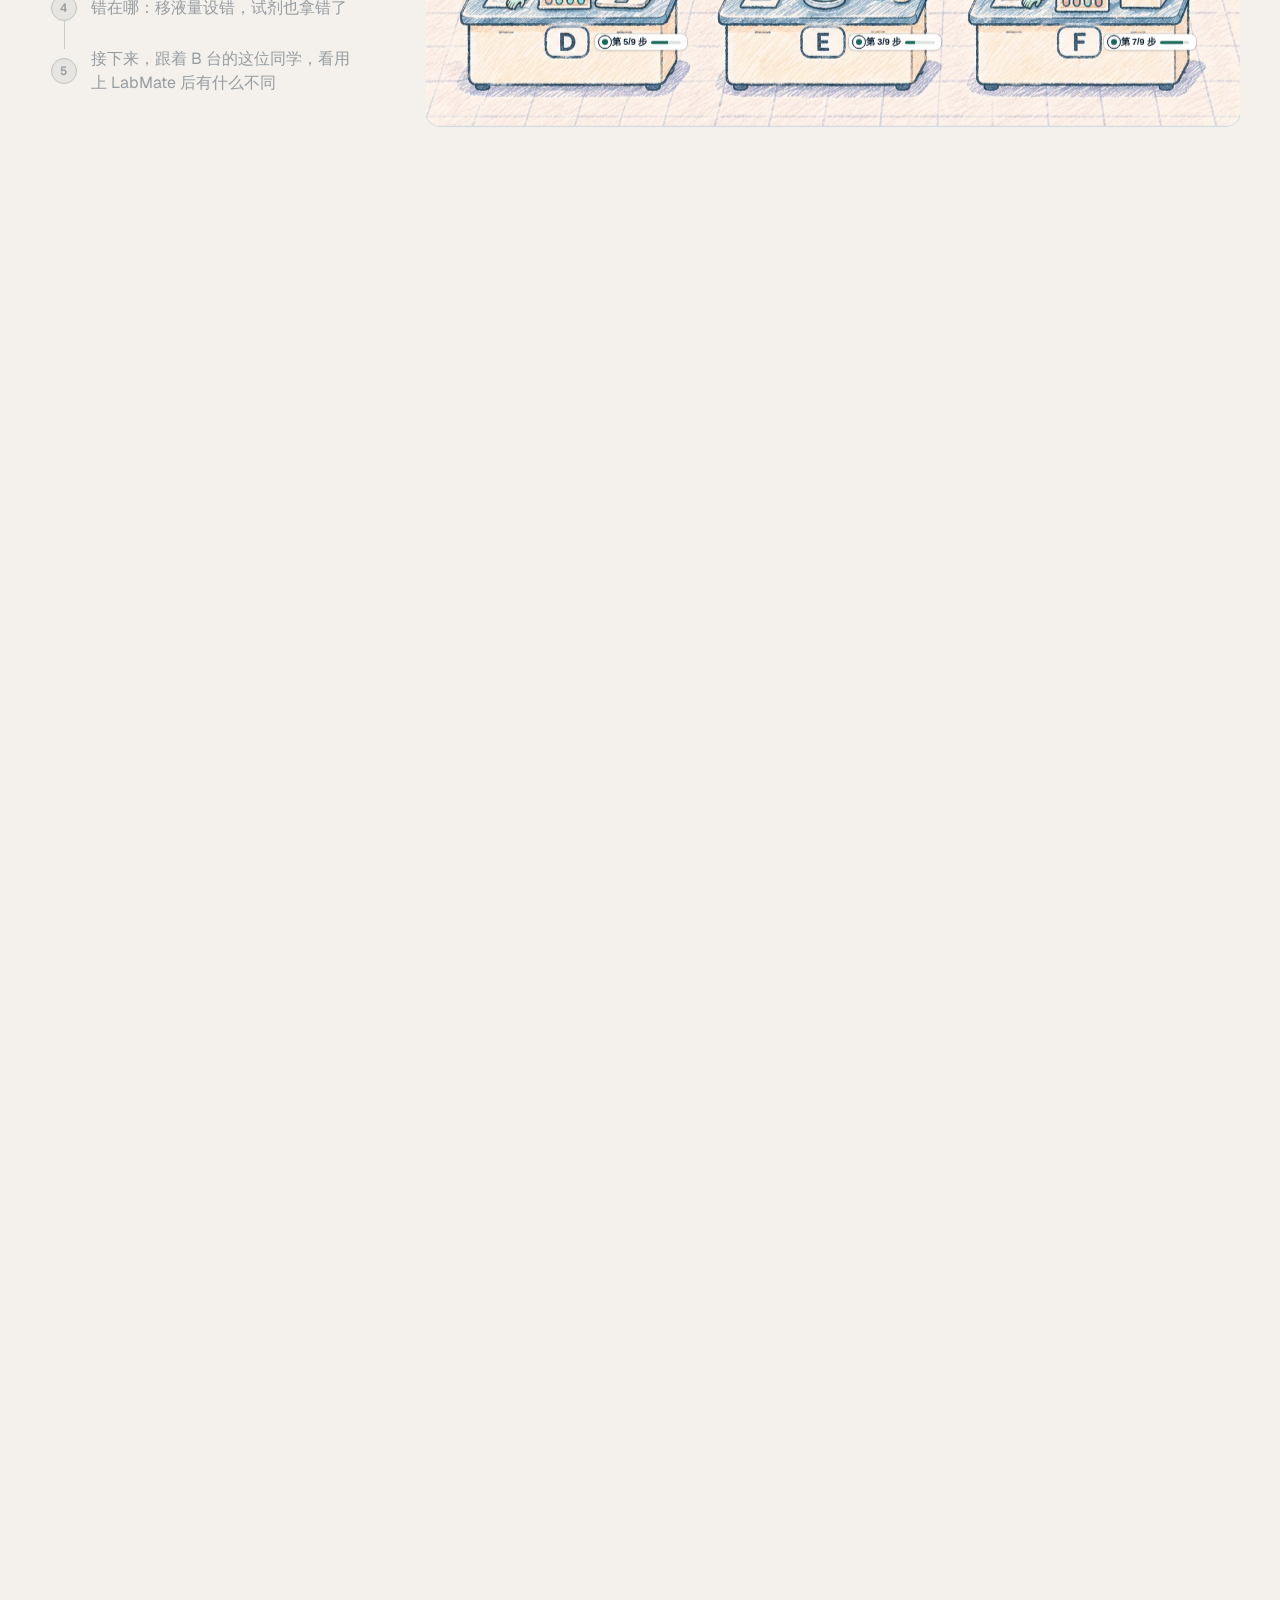
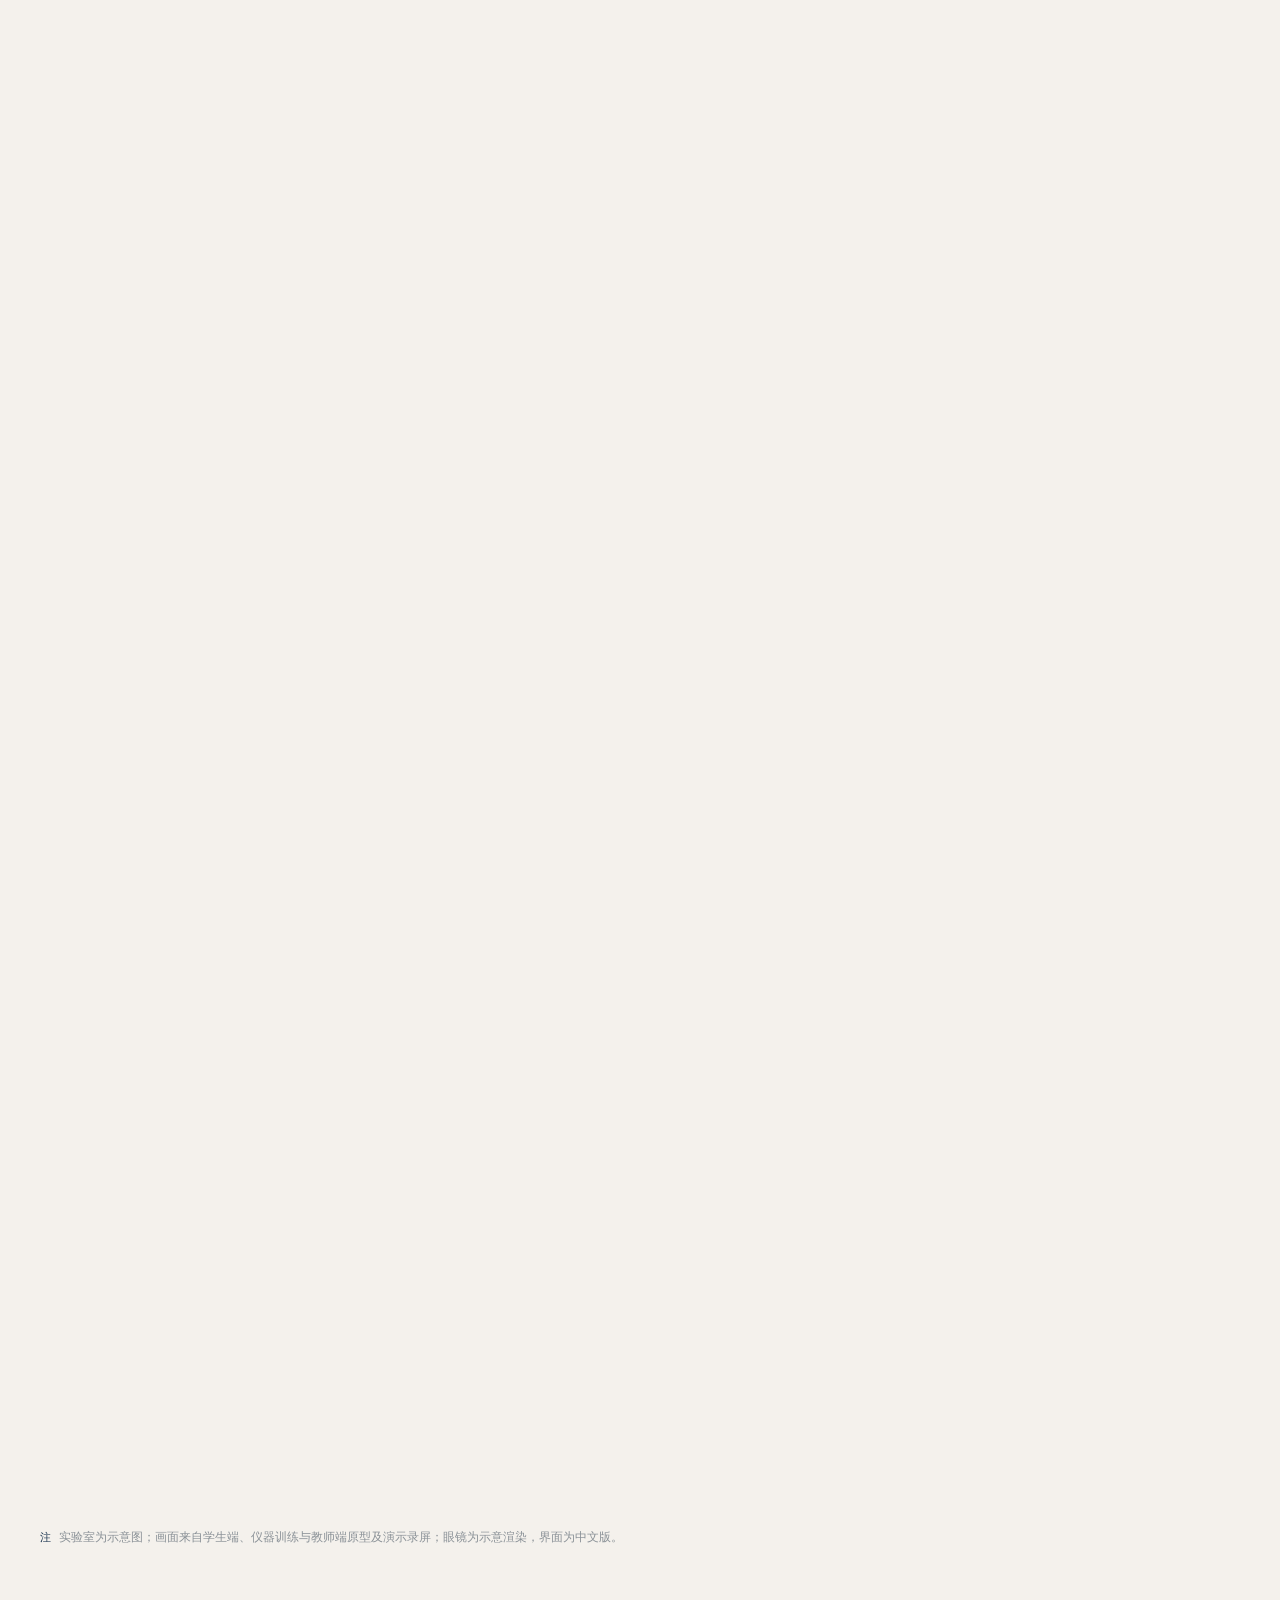
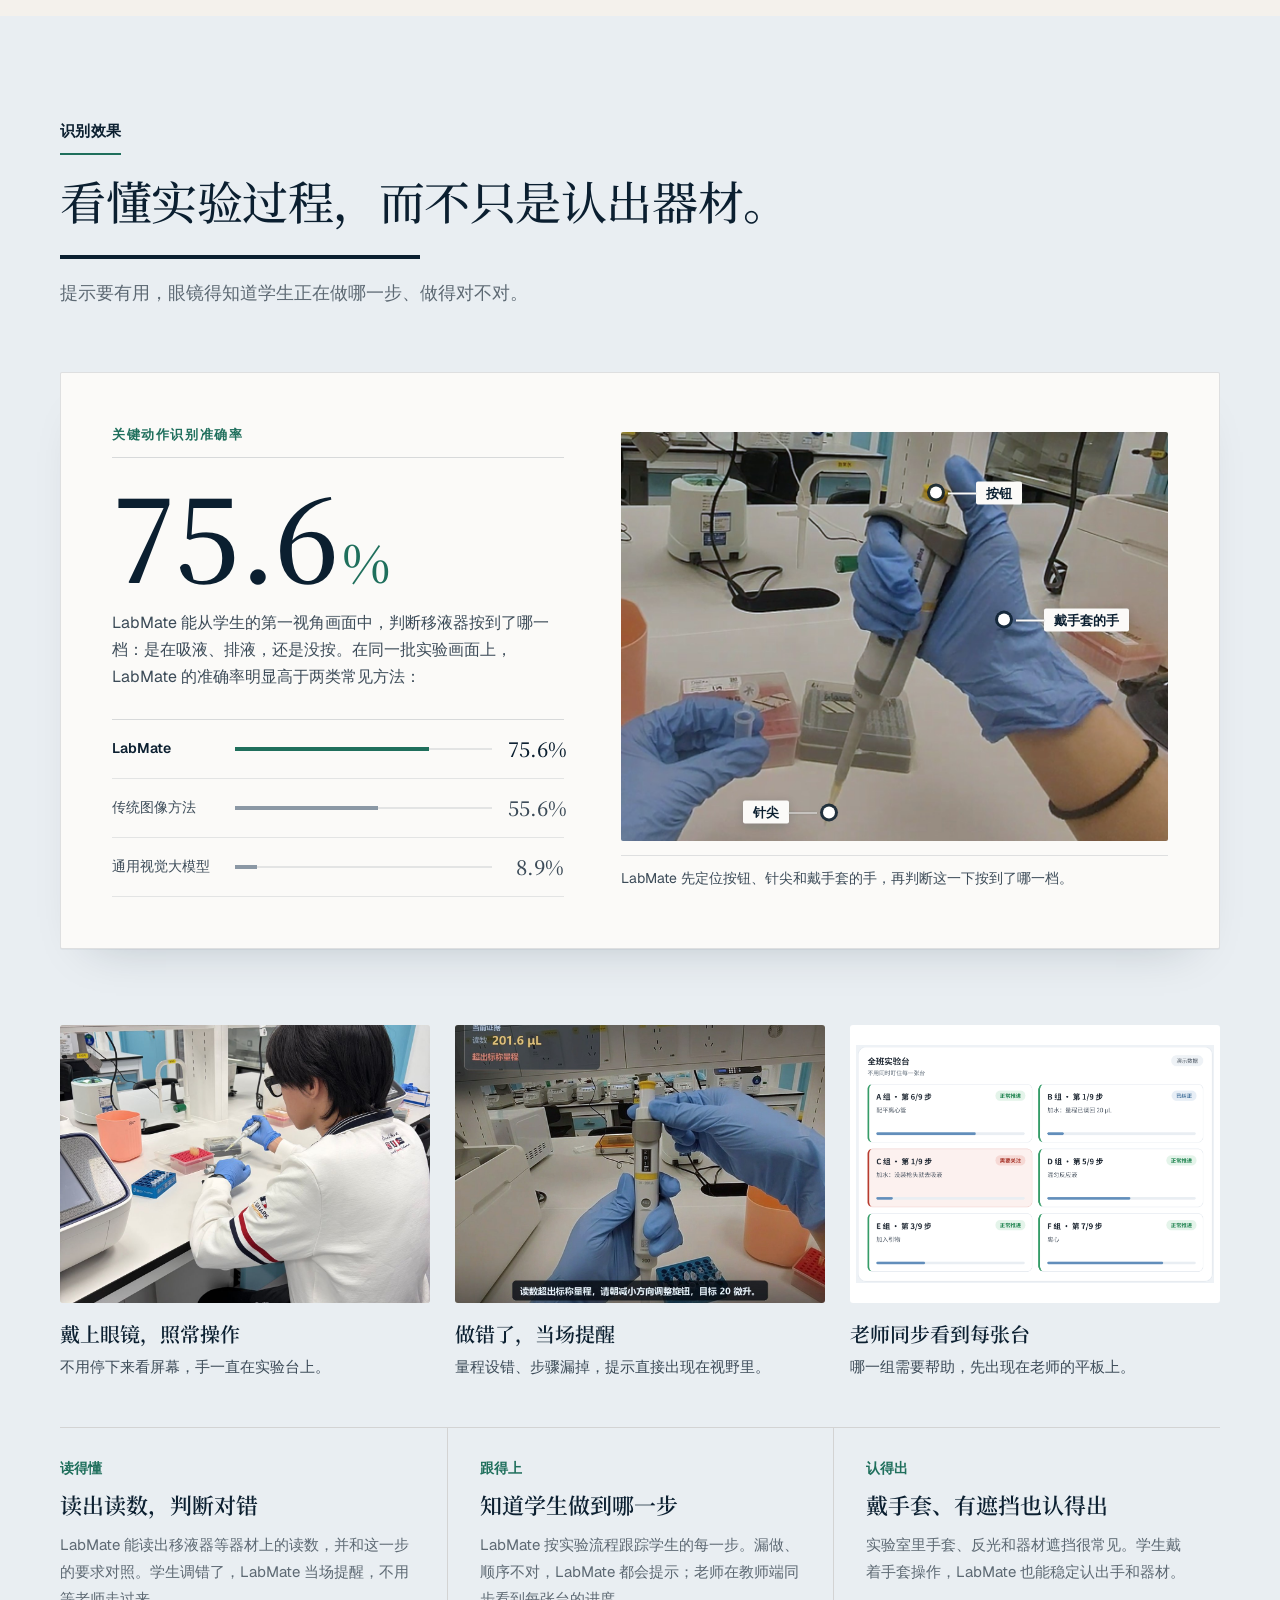
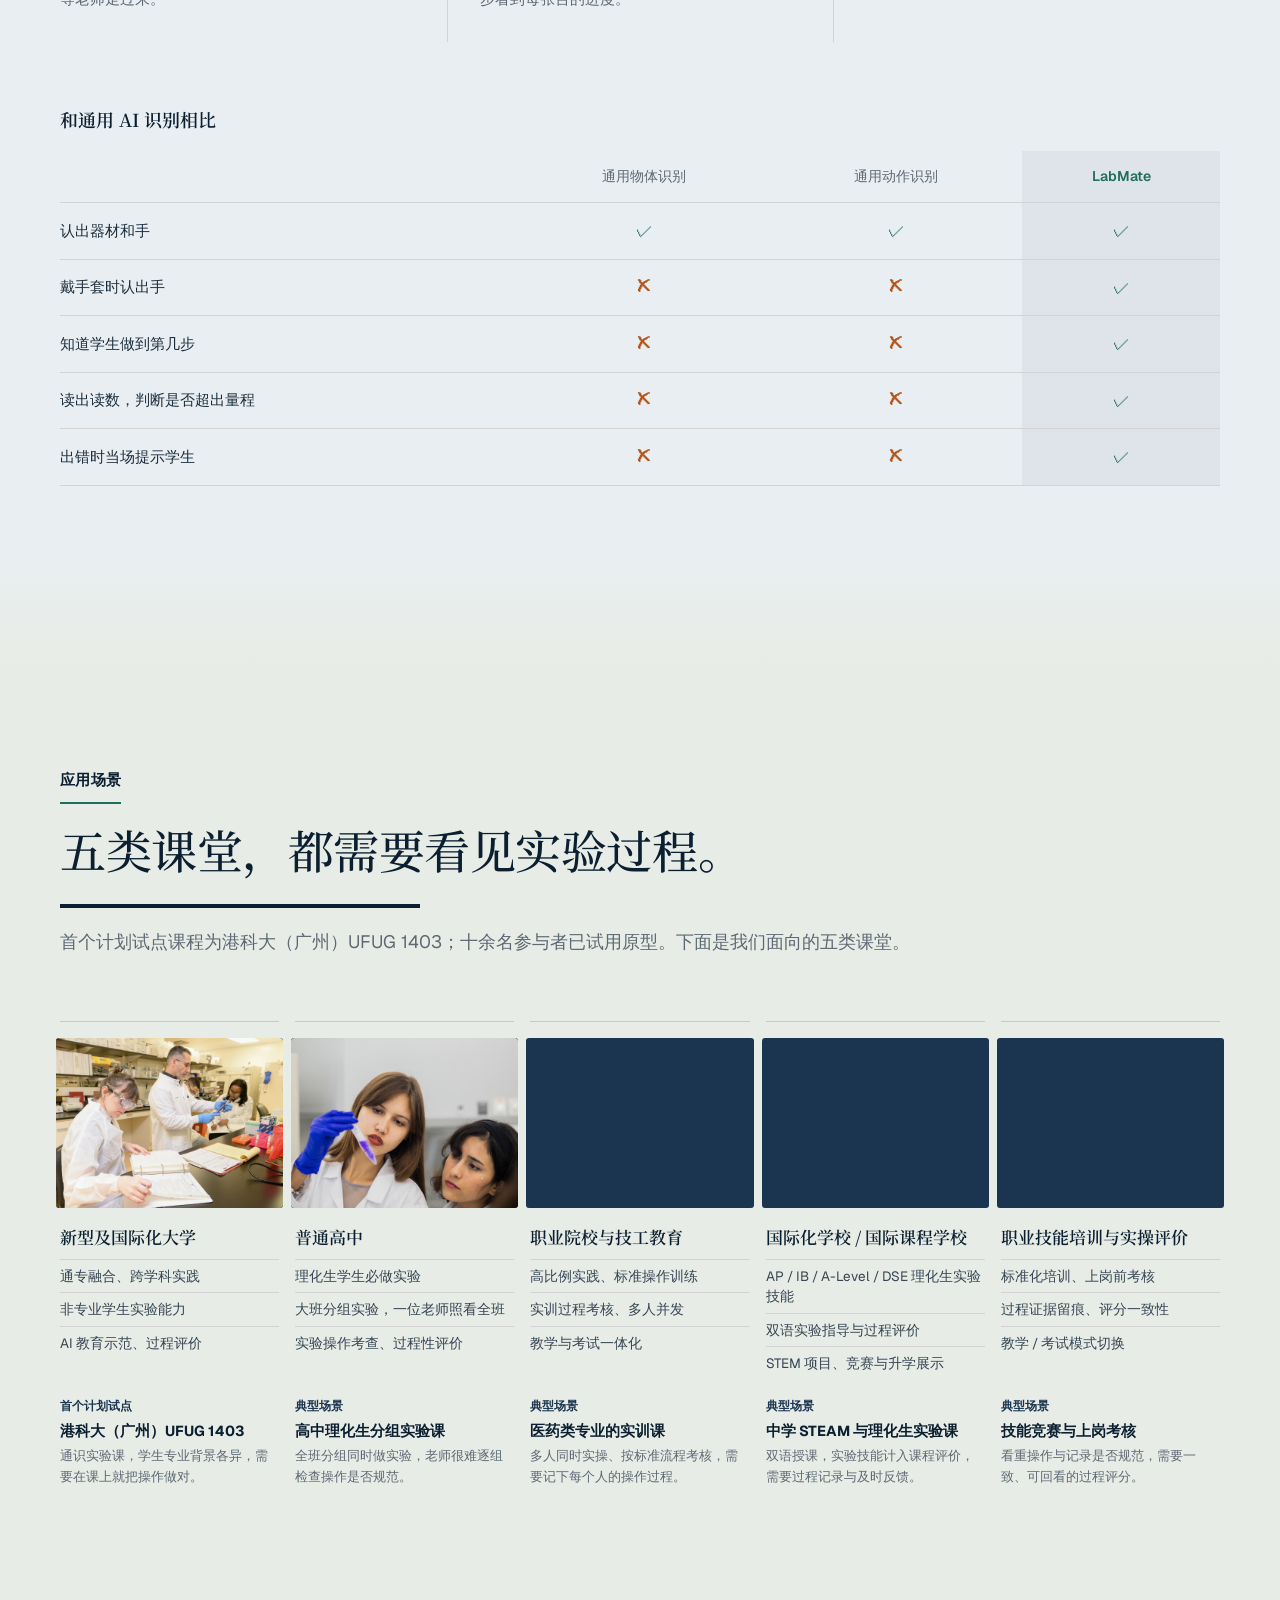
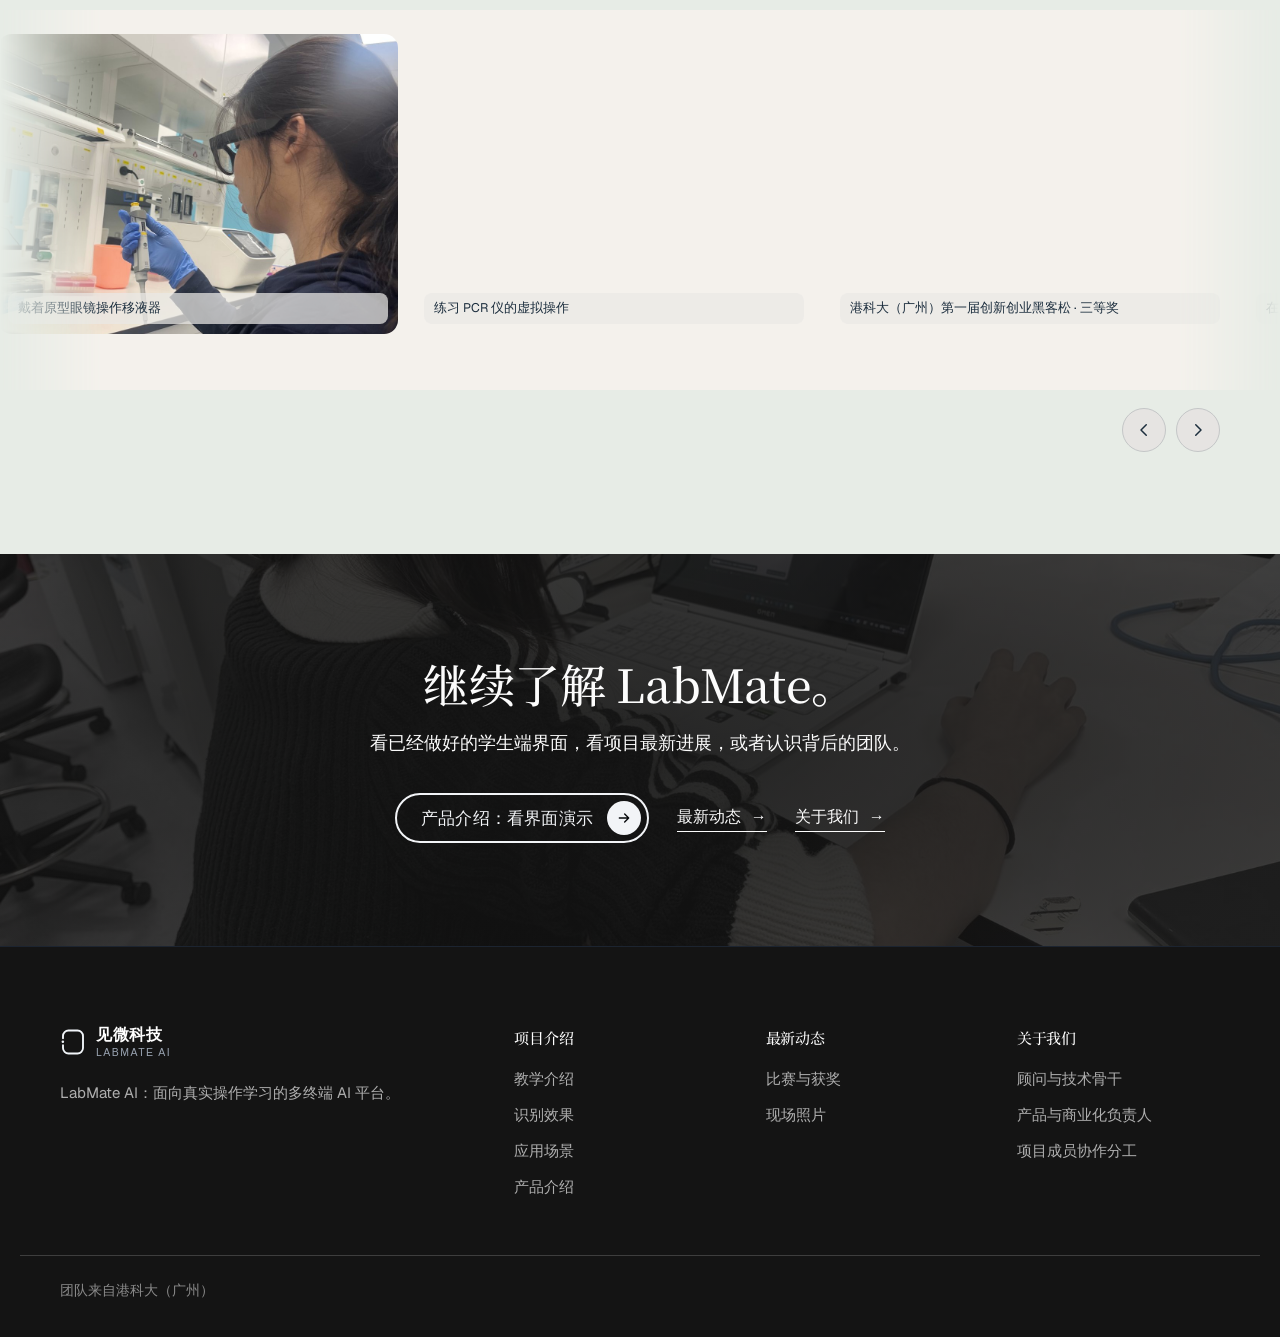
==== commit 678c2718: "News: 阅读全文 links to the official results post Co-Authored-By: Claude Opus 5.5 <noreply@anthropic.com" ====
--- a/index.html
+++ b/index.html
@@ -11,7 +11,7 @@
 <script>if(/[?&]review/.test(location.search))document.documentElement.classList.add("review")</script>
 <link rel="stylesheet" href="styles.css?v=20261128-r19">
 <link rel="stylesheet" href="light.css?v=20261128-t14">
-<link rel="stylesheet" href="theme.css?v=20261128-t23">
+<link rel="stylesheet" href="theme.css?v=20261128-t24">
 </head>
 <body>
 <div class="view" data-view="zh-project" data-lang="zh" hidden><div class="site"><a class="skip-link" data-anchor="zh-project--main" href="#zh-project">跳转到内容</a><div class="lt"><header class="site-header"><div class="site-header-inner"><a class="site-logo" href="#zh-project"><svg aria-hidden="true" class="jw-mark" focusable="false" viewbox="-2 -2 92 104"><path d="M4 35V26A22 22 0 0 1 26 4H62A22 22 0 0 1 84 26V74A22 22 0 0 1 62 96H26A22 22 0 0 1 4 74V63" fill="none" stroke="currentColor" stroke-linecap="round" stroke-width="7.5"></path><circle cx="3.4" cy="49" fill="currentColor" r="5"></circle></svg><span class="site-logo-text"><b>见微科技</b><span>LabMate AI</span></span></a><nav aria-label="网站导航" class="site-nav" id="zh-project--site-nav"><div class="nv-g"><a class="nv-top" href="#zh-project" aria-current="page">项目介绍</a><div class="nv-sub"><a href="#zh-project" data-anchor="zh-project--journey" data-anchor-view="zh-project">教学介绍</a><a href="#zh-project" data-anchor="zh-project--evidence" data-anchor-view="zh-project">识别效果</a><a href="#zh-project" data-anchor="zh-project--partners" data-anchor-view="zh-project">应用场景</a><a href="product/demo/">产品介绍</a></div></div><div class="nv-g"><a class="nv-top" href="hackathon/">最新动态</a><div class="nv-sub"><a href="hackathon/">比赛与获奖</a><a href="hackathon/#photos">现场照片</a></div></div><div class="nv-g"><a class="nv-top" href="#zh-team">关于我们</a><div class="nv-sub"><a href="#zh-team" data-anchor="zh-team--research" data-anchor-view="zh-team">顾问与技术骨干</a><a href="#zh-team" data-anchor="zh-team--delivery" data-anchor-view="zh-team">产品与商业化负责人</a><a href="#zh-team" data-anchor="zh-team--collaboration" data-anchor-view="zh-team">项目成员协作分工</a></div></div></nav><div class="site-actions"><button aria-controls="zh-project--site-nav" aria-expanded="false" aria-label="打开菜单" class="site-menu"><span aria-hidden="true" class="site-burger"><i></i><i></i></span></button></div></div></header><main id="zh-project--main"><div class="site-page"><div class="x-hero-track"><section class="x-hero"><div aria-hidden="true" class="x-hero-light"></div><div aria-hidden="true" class="x-pov x-labpov"><div class="x-labpov-in"><div class="lb ls-hero"><img class="lb-img" src="bp/lab2-base.jpg?v=20261128-one" width="1446" height="910" alt="实验室线稿插画：六张实验台，老师站在 A 台旁" decoding="async"/><img class="lb-img lb-frame" data-f="warn" src="bp/lab2-warn.jpg?v=20261128-one" width="1446" height="910" alt="" aria-hidden="true" decoding="async"/><img class="lb-img lb-frame" data-f="detail" src="bp/lab2-detail.zh.jpg?v=20261128-one" width="1446" height="910" alt="" aria-hidden="true" decoding="async"/><img class="lb-img lb-frame" data-f="teacher" src="bp/lab2-teacher.zh.jpg?v=20261128-one" width="1446" height="910" alt="" aria-hidden="true" decoding="async"/><img class="lb-img lb-frame" data-f="after" src="bp/lab2-after.zh.jpg?v=20261128-one" width="1446" height="910" alt="" aria-hidden="true" decoding="async"/><span class="lb-dim lb-dim-a" aria-hidden="true"></span><span class="lb-dim lb-dim-b" aria-hidden="true"></span><span class="lb-ring" aria-hidden="true" style="left:37.5%;top:25%;width:25.5%;height:37%"></span><svg class="lb-glasses" viewBox="0 0 80 26" aria-hidden="true" style="left:49%;top:30.2%;width:3.6%"><path d="M2 6h76"></path><rect x="6" y="5" width="30" height="17" rx="5"></rect><rect x="44" y="5" width="30" height="17" rx="5"></rect><circle cx="70" cy="7.5" r="1.6" class="lb-cam"></circle></svg><span class="lb-chip" data-b="A" aria-hidden="true" style="left:22.6%;top:53.0%;--v:0.6666666666666666"><i class="lb-dot"></i>第 6/9 步<i class="lb-bar"></i></span><span class="lb-chip" data-b="B" aria-hidden="true" style="left:53.6%;top:53.0%;--v:0.1111111111111111"><i class="lb-dot"></i>第 1/9 步<i class="lb-bar"></i></span><span class="lb-chip" data-b="C" aria-hidden="true" style="left:83.3%;top:53.0%;--v:0.1111111111111111"><i class="lb-dot"></i>第 1/9 步<i class="lb-bar"></i></span><span class="lb-chip" data-b="D" aria-hidden="true" style="left:20.8%;top:86.4%;--v:0.5555555555555556"><i class="lb-dot"></i>第 5/9 步<i class="lb-bar"></i></span><span class="lb-chip" data-b="E" aria-hidden="true" style="left:52.0%;top:86.4%;--v:0.3333333333333333"><i class="lb-dot"></i>第 3/9 步<i class="lb-bar"></i></span><span class="lb-chip" data-b="F" aria-hidden="true" style="left:83.3%;top:86.4%;--v:0.7777777777777778"><i class="lb-dot"></i>第 7/9 步<i class="lb-bar"></i></span><span class="lb-tag lb-warn" data-t="warn" style="left:51.31396957123098%;top:14.505494505494507%">B 台出错了，老师没看到</span><span class="lb-tag lb-warn" data-t="detail" style="left:65.6984785615491%;top:61.75824175824176%">移液量设错，试剂也拿错了</span><span class="lb-tag lb-ok" data-t="dev" style="left:51.31396957123098%;top:14.505494505494507%">回到课前，先用平板准备</span><span class="lb-tag lb-ok" data-t="after" style="left:69.84785615491009%;top:5.714285714285714%">B 台已纠正；C 台的新提醒，老师也第一时间看到</span></div><p class="x-labpov-cap">一节 PCR 实验课，一位老师，六张台。</p></div></div><div class="x-hero-stage"><div class="g3d g3d-hero" data-glasses3d="hero"><svg aria-label="LabMate AR 眼镜示意图：镜片中叠加实验步骤提示" class="glasses-art has-view" role="img" viewbox="0 0 1200 430"><defs><lineargradient id="zh-project--hero-frame" x1="0" x2="0" y1="0" y2="1"><stop offset="0" stop-color="#5a6573"></stop><stop offset="0.2" stop-color="#2a3038"></stop><stop offset="1" stop-color="#0e1116"></stop></lineargradient><lineargradient id="zh-project--hero-glass" x1="0" x2="1" y1="0" y2="1"><stop offset="0" stop-color="#ffffff" stop-opacity="0.22"></stop><stop offset="0.35" stop-color="#ffffff" stop-opacity="0.04"></stop><stop offset="1" stop-color="#93b4d8" stop-opacity="0.08"></stop></lineargradient><lineargradient id="zh-project--hero-tint" x1="0" x2="0" y1="0" y2="1"><stop offset="0" stop-color="#0e2a33" stop-opacity="0.28"></stop><stop offset="1" stop-color="#0e2a33" stop-opacity="0.08"></stop></lineargradient><lineargradient id="zh-project--hero-rim" x1="0" x2="0" y1="0" y2="1"><stop offset="0" stop-color="#c9d6e3" stop-opacity="0.75"></stop><stop offset="0.3" stop-color="#93b4d8" stop-opacity="0.25"></stop><stop offset="1" stop-color="#ffffff" stop-opacity="0.05"></stop></lineargradient><filter height="140%" id="zh-project--hero-blur" width="140%" x="-20%" y="-20%"><fegaussianblur stddeviation="7"></fegaussianblur></filter><radialgradient cx="0.5" cy="0.5" id="zh-project--hero-fade" r="0.55"><stop offset="0.55" stop-color="#fff"></stop><stop offset="1" stop-color="#000"></stop></radialgradient><mask height="830" id="zh-project--hero-world" maskunits="userSpaceOnUse" width="1600" x="-200" y="-200"><rect fill="url(#zh-project--hero-fade)" height="830" width="1600" x="-200" y="-200"></rect></mask><lineargradient id="zh-project--hero-temple" x1="0" x2="0" y1="1" y2="0"><stop offset="0" stop-color="#2a323c"></stop><stop offset="1" stop-color="#2a323c" stop-opacity="0"></stop></lineargradient><clippath id="zh-project--hero-lenses"><rect height="274" rx="96" width="476" x="82" y="74"></rect><rect height="274" rx="96" width="476" x="642" y="74"></rect></clippath></defs><g class="ga-world" mask="url(#zh-project--hero-world)"><image height="1800" href="bp/glasses-guidance.jpg?v=20261126010235" opacity="0.42" width="1800" x="-42" y="-827"/></g><path d="M48 114 L80 108 L300 -40 L286 -42 Z" fill="url(#zh-project--hero-temple)"></path><path d="M1152 114 L1120 108 L900 -40 L914 -42 Z" fill="url(#zh-project--hero-temple)"></path><rect fill="url(#zh-project--hero-frame)" height="30" rx="9" width="44" x="40" y="104"></rect><rect fill="url(#zh-project--hero-frame)" height="30" rx="9" width="44" x="1116" y="104"></rect><circle cx="1142" cy="119" fill="#05070a" r="9" stroke="#2c3644" stroke-width="3"></circle><circle cx="1142" cy="119" fill="#123a4c" r="4"></circle><circle class="ga-led" cx="1157" cy="110" fill="#3ddc97" r="2.2"></circle><g fill="url(#zh-project--hero-frame)"><rect height="298" rx="108" width="502" x="70" y="62"></rect><rect height="298" rx="108" width="502" x="628" y="62"></rect><path d="M566 118 C584 92 616 92 634 118 L634 138 C616 116 584 116 566 138 Z"></path></g><g fill="none" stroke-linecap="round"><rect height="298" rx="108" stroke="url(#zh-project--hero-rim)" stroke-width="2" width="502" x="70" y="62"></rect><rect height="298" rx="108" stroke="url(#zh-project--hero-rim)" stroke-width="2" width="502" x="628" y="62"></rect></g><g fill="#2a3340"><ellipse cx="548" cy="214" rx="9" ry="20"></ellipse><ellipse cx="652" cy="214" rx="9" ry="20"></ellipse></g><g clip-path="url(#zh-project--hero-lenses)"><rect fill="#0a1119" height="430" width="1200" x="0" y="0"></rect><image class="ga-view" height="1800" href="bp/glasses-guidance.jpg?v=20261126010235" preserveaspectratio="xMinYMin slice" width="1800" x="-42" y="-827"/><rect fill="url(#zh-project--hero-tint)" height="430" width="1200" x="0" y="0"></rect><rect class="ga-scan" height="3" width="1200" x="0" y="74"></rect><rect fill="url(#zh-project--hero-glass)" height="430" width="1200" x="0" y="0"></rect><path d="M150 74 L250 74 L120 348 L82 348 L82 250 Z" fill="#ffffff" opacity="0.05"></path><path d="M710 74 L790 74 L660 348 L642 348 L642 300 Z" fill="#ffffff" opacity="0.05"></path></g><g fill="none" stroke="#93b4d8" stroke-opacity="0.35" stroke-width="1.5"><rect height="274" rx="96" width="476" x="82" y="74"></rect><rect height="274" rx="96" width="476" x="642" y="74"></rect></g><g class="ga-hud"><g class="ga-chip c1"><rect height="36" rx="9" width="250" x="122" y="100"></rect><text x="138" y="124">1/9 · 加水 20 µL</text></g><g class="ga-list c2"><path d="M138 176 V 302"></path><g class="on"><circle cx="138" cy="168" r="6"></circle><text x="156" y="174">调量</text></g><g class=""><circle cx="138" cy="202" r="6"></circle><text x="156" y="208">装枪头</text></g><g class=""><circle cx="138" cy="236" r="6"></circle><text x="156" y="242">吸液</text></g><g class=""><circle cx="138" cy="270" r="6"></circle><text x="156" y="276">排液</text></g><g class=""><circle cx="138" cy="304" r="6"></circle><text x="156" y="310">退枪头</text></g></g><g class="ga-box c3"><path d="M852 122 h-16 v22 M922 122 h16 v22 M852 268 h-16 v-22 M922 268 h16 v-22"></path></g><g class="ga-chip warn c4"><rect height="56" rx="9" width="140" x="676" y="124"></rect><text class="small" x="690" y="148">读数</text><text x="682" y="172">201.6 µL</text></g><g class="ga-chip ok c5"><rect height="36" rx="9" width="404" x="676" y="292"></rect><text x="692" y="316">朝减小方向调整旋钮 → 20 µL</text></g></g></svg></div><span aria-hidden="true" class="x-hero-floor"></span></div><div class="x-hero-copy"><p class="x-lockup">LabMate AI<!-- --> <span>多终端 AI 实验教学平台</span></p><h1>用 AR 眼镜，<br/>实时指导学生做实验。</h1><p class="x-hero-lead">学生先在平板上预习、练会仪器；做实验时，眼镜认出每一步，操作出错当场提示；老师在教师端看到每张实验台。</p><div class="x-hero-actions hero-actions3"><a class="x-btn" data-anchor="zh-project--journey" href="#zh-project">查看真实教学流程</a><a class="x-link" href="product/demo/">产品介绍</a><a class="x-link" href="hackathon/">最新动态</a></div><p class="x-foot">眼镜为示意渲染；实验室为示意图。</p></div></section></div><section aria-label="一次完整实验" class="xj" data-journey="true" id="zh-project--journey"><div class="xj-stage" data-k="0" data-scene="0"><div aria-hidden="true" class="xj-bar"><span style="--i:0"><i></i><small>现在</small><b>01</b>实验室</span><span style="--i:1"><i></i><small>课前</small><b>02</b>灵感</span><span style="--i:2"><i></i><small>课前</small><b>03</b>仪器</span><span style="--i:3"><i></i><small>课上</small><b>04</b>AR 实验</span><span style="--i:4"><i></i><small>课上 · 课后</small><b>05</b>教师端</span></div><div class="xj-copy"><article class="xj-cap" data-cap="0"><p class="x-chap"><b>01</b><em class="xj-when">现在</em><span>没有 LabMate 的课堂</span></p><h2>一间实验室，一位老师，六张台。</h2><p class="xj-p">先看一节普通的 PCR 实验课。六张台同时在做，老师只有一位，只能站在一张台旁边。B 台的同学把移液量设错、还拿错了试剂，要等结果出来才发现。</p><ol class="xj-steps"><li data-num="1" data-step="0">六张台，进度各不相同</li><li data-num="2" data-step="1">老师在 A 台，顾不上其他台</li><li data-num="3" data-step="2">B 台出错了，没人发现</li><li data-num="4" data-step="3">错在哪：移液量设错，试剂也拿错了</li><li data-num="5" data-step="4">接下来，跟着 B 台的这位同学，看用上 LabMate 后有什么不同</li></ol></article><article class="xj-cap" data-cap="1"><p class="x-chap"><b>02</b><em class="xj-when">课前</em><span>灵感 · Inspiration</span></p><h2>从一个问题开始。</h2><p class="xj-p">这一次，从课前开始。B 台的同学先在平板上选一个感兴趣的小场景，在 Dr. Pipette 引导下自己搭出 PCR 方案，弄清每一步为什么这样做。</p><ol class="xj-steps"><li data-num="1" data-step="0">选一个小场景</li><li data-num="2" data-step="1">说清你的问题</li><li data-num="3" data-step="2">问 Dr. Pipette</li><li data-num="4" data-step="3">找到要检测的片段</li><li data-num="5" data-step="4">设计引物与分组</li><li data-num="6" data-step="5">整理 PCR protocol 草案</li></ol></article><article class="xj-cap" data-cap="2"><p class="x-chap"><b>03</b><em class="xj-when">课前</em><span>仪器使用 · Instrument use</span></p><h2>先会用仪器，再做完整实验。</h2><p class="xj-p">还是在课前：一步步练会微量移液器，量程、握法、两档力度都练熟，再进实验室。上次设错的移液量，在这里先练对。</p><ol class="xj-steps"><li data-num="1" data-step="0">选择移液枪</li><li data-num="2" data-step="1">调整量程</li><li data-num="3" data-step="2">正确握持</li><li data-num="4" data-step="3">感受两档力度</li><li data-num="5" data-step="4">安装枪头</li><li data-num="6" data-step="5">吸液准备与吸取</li></ol></article><article class="xj-cap" data-cap="3"><p class="x-chap"><b>04</b><em class="xj-when">课上</em><span>AR 实验 · AR lab work</span></p><h2>戴上眼镜，走到实验台。</h2><p class="xj-p">课上，B 台的同学戴上眼镜。这一次移液量刚设错，眼镜就认出来，在视野里提示他调回 20 µL，不用等到结果出来。</p><ol class="xj-steps"><li data-num="1" data-step="0">看见 · 认出移液器和刻度窗</li><li data-num="2" data-step="1">对齐流程 · 第 1/9 步 · 加水 20 µL</li><li data-num="3" data-step="2">判断 · 读数 201.6 µL，超出量程</li><li data-num="4" data-step="3">提示 · 请调小旋钮</li></ol></article><article class="xj-cap" data-cap="4"><p class="x-chap"><b>05</b><em class="xj-when">课上 · 课后</em><span>教师端 · Teacher</span></p><h2>教师看见每一张台。</h2><p class="xj-p">回到开头那间实验室：老师在平板上看到每一张台。B 台已经自己纠正；C 台出现新情况，马上标红。老师先去需要帮助的那一张，课后还能回放关键事件。</p><ol class="xj-steps"><li data-num="1" data-step="0">出错的台，在教师端标红</li><li data-num="2" data-step="1">点开这一组，按时间看关键事件</li><li data-num="3" data-step="2">课后回放，复盘过程</li><li data-num="4" data-step="3">回到实验室：每张台都戴上眼镜，老师在平板上看到 C 台需要帮助</li><li data-num="5" data-step="4">B 台已纠正，C 台的新情况也第一时间看到</li></ol></article></div><div aria-hidden="true" class="xj-view"><div class="xj-lab"><div class="lb"><img class="lb-img" src="bp/lab2-base.jpg?v=20261128-one" width="1446" height="910" alt="实验室线稿插画：六张实验台，老师站在 A 台旁" decoding="async"/><img class="lb-img lb-frame" data-f="warn" src="bp/lab2-warn.jpg?v=20261128-one" width="1446" height="910" alt="" aria-hidden="true" decoding="async"/><img class="lb-img lb-frame" data-f="detail" src="bp/lab2-detail.zh.jpg?v=20261128-one" width="1446" height="910" alt="" aria-hidden="true" decoding="async"/><img class="lb-img lb-frame" data-f="teacher" src="bp/lab2-teacher.zh.jpg?v=20261128-one" width="1446" height="910" alt="" aria-hidden="true" decoding="async"/><img class="lb-img lb-frame" data-f="after" src="bp/lab2-after.zh.jpg?v=20261128-one" width="1446" height="910" alt="" aria-hidden="true" decoding="async"/><span class="lb-dim lb-dim-a" aria-hidden="true"></span><span class="lb-dim lb-dim-b" aria-hidden="true"></span><span class="lb-ring" aria-hidden="true" style="left:37.5%;top:25%;width:25.5%;height:37%"></span><svg class="lb-glasses" viewBox="0 0 80 26" aria-hidden="true" style="left:49%;top:30.2%;width:3.6%"><path d="M2 6h76"></path><rect x="6" y="5" width="30" height="17" rx="5"></rect><rect x="44" y="5" width="30" height="17" rx="5"></rect><circle cx="70" cy="7.5" r="1.6" class="lb-cam"></circle></svg><span class="lb-chip" data-b="A" aria-hidden="true" style="left:22.6%;top:53.0%;--v:0.6666666666666666"><i class="lb-dot"></i>第 6/9 步<i class="lb-bar"></i></span><span class="lb-chip" data-b="B" aria-hidden="true" style="left:53.6%;top:53.0%;--v:0.1111111111111111"><i class="lb-dot"></i>第 1/9 步<i class="lb-bar"></i></span><span class="lb-chip" data-b="C" aria-hidden="true" style="left:83.3%;top:53.0%;--v:0.1111111111111111"><i class="lb-dot"></i>第 1/9 步<i class="lb-bar"></i></span><span class="lb-chip" data-b="D" aria-hidden="true" style="left:20.8%;top:86.4%;--v:0.5555555555555556"><i class="lb-dot"></i>第 5/9 步<i class="lb-bar"></i></span><span class="lb-chip" data-b="E" aria-hidden="true" style="left:52.0%;top:86.4%;--v:0.3333333333333333"><i class="lb-dot"></i>第 3/9 步<i class="lb-bar"></i></span><span class="lb-chip" data-b="F" aria-hidden="true" style="left:83.3%;top:86.4%;--v:0.7777777777777778"><i class="lb-dot"></i>第 7/9 步<i class="lb-bar"></i></span><span class="lb-tag lb-warn" data-t="warn" style="left:51.31396957123098%;top:14.505494505494507%">B 台出错了，老师没看到</span><span class="lb-tag lb-warn" data-t="detail" style="left:65.6984785615491%;top:61.75824175824176%">移液量设错，试剂也拿错了</span><span class="lb-tag lb-ok" data-t="dev" style="left:51.31396957123098%;top:14.505494505494507%">回到课前，先用平板准备</span><span class="lb-tag lb-ok" data-t="after" style="left:69.84785615491009%;top:5.714285714285714%">B 台已纠正；C 台的新提醒，老师也第一时间看到</span></div></div><div class="xj-tablet"><div class="xj-screen"><img alt="" class="xj-shot" data-shot="0" decoding="async" height="1161" loading="eager" src="bp/app-scene.jpg?v=20261126010235" style="color:transparent" width="1600"/><img alt="" class="xj-shot" data-shot="1" decoding="async" height="1161" loading="lazy" src="bp/app-question.jpg?v=20261126010235" style="color:transparent" width="1600"/><img alt="" class="xj-shot" data-shot="2" decoding="async" height="1161" loading="lazy" src="bp/app-pipette.jpg?v=20261126010235" style="color:transparent" width="1600"/><img alt="" class="xj-shot" data-shot="3" decoding="async" height="1161" loading="lazy" src="bp/app-segment.jpg?v=20261126010235" style="color:transparent" width="1600"/><img alt="" class="xj-shot" data-shot="4" decoding="async" height="1161" loading="lazy" src="bp/app-design.jpg?v=20261126010235" style="color:transparent" width="1600"/><img alt="" class="xj-shot" data-shot="5" decoding="async" height="1161" loading="lazy" src="bp/app-protocol.jpg?v=20261126010235" style="color:transparent" width="1600"/><img alt="" class="xj-inst" decoding="async" height="1741" loading="eager" src="bp/instrument-hd.jpg?v=20261127-fix" style="color:transparent" width="2400"/><span class="xj-hl"></span></div></div><div class="xj-zoom"><img alt="" class="xj-z" data-z="1-0" decoding="async" height="896" loading="lazy" src="bp/z-scene.jpg?v=20261126010235" style="color:transparent" width="1600"/><img alt="" class="xj-z" data-z="1-1" decoding="async" height="723" loading="lazy" src="bp/z-question.jpg?v=20261126010235" style="color:transparent" width="1600"/><img alt="" class="xj-z" data-z="1-2" decoding="async" height="647" loading="lazy" src="bp/z-pipette.jpg?v=20261126010235" style="color:transparent" width="1600"/><img alt="" class="xj-z" data-z="1-3" decoding="async" height="516" loading="lazy" src="bp/z-segment.jpg?v=20261126010235" style="color:transparent" width="1600"/><img alt="" class="xj-z" data-z="1-4" decoding="async" height="430" loading="lazy" src="bp/z-design.jpg?v=20261126010235" style="color:transparent" width="1600"/><img alt="" class="xj-z" data-z="1-5" decoding="async" height="416" loading="lazy" src="bp/z-protocol.jpg?v=20261126010235" style="color:transparent" width="1600"/><img alt="" class="xj-z" data-z="2-0" decoding="async" height="283" loading="lazy" src="bp/z-inst0.jpg?v=20261126010235" style="color:transparent" width="1400"/><img alt="" class="xj-z" data-z="2-1" decoding="async" height="283" loading="lazy" src="bp/z-inst1.jpg?v=20261126010235" style="color:transparent" width="1400"/><img alt="" class="xj-z" data-z="2-2" decoding="async" height="283" loading="lazy" src="bp/z-inst2.jpg?v=20261126010235" style="color:transparent" width="1400"/><img alt="" class="xj-z" data-z="2-3" decoding="async" height="283" loading="lazy" src="bp/z-inst3.jpg?v=20261126010235" style="color:transparent" width="1400"/><img alt="" class="xj-z" data-z="2-4" decoding="async" height="283" loading="lazy" src="bp/z-inst4.jpg?v=20261126010235" style="color:transparent" width="1400"/><img alt="" class="xj-z" data-z="2-5" decoding="async" height="566" loading="lazy" src="bp/z-inst5.jpg?v=20261126010235" style="color:transparent" width="1400"/></div><div class="xj-glasses"><div class="g3d g3d-mini" data-glasses3d="mini"></div></div><div class="xj-bench"><img alt="" decoding="async" height="675" loading="eager" src="bp/bench-pov.jpg?v=20261128wb" style="color:transparent" width="1200"/><span class="xj-ret"></span><div class="xj-hud xj-hud-task"><b>第 1/9 步</b>加水 · 20 µL</div><div class="xj-hud xj-hud-read"><span>当前读数</span><strong>201.6 µL</strong><em>超出标称量程</em></div><div class="xj-hud xj-hud-say"><i></i>请朝减小方向调整旋钮，目标 20 微升。</div></div><div class="xj-monitor"><div class="xj-mscreen"><img alt="" decoding="async" height="944" loading="eager" src="bp/teacher-workspace.png?v=20261128-c" style="color:transparent" width="1458"/><span class="xj-fcard"></span><span class="xj-fpulse"></span><span class="xj-tgt" data-tgt="0" style="left:28.7%;top:74.5%">01</span><span class="xj-tgt" data-tgt="1" style="left:57.7%;top:69.5%">02</span><span class="xj-tgt" data-tgt="2" style="left:63.3%;top:20.3%">03</span></div></div></div></div><p class="x-foot xj-foot">实验室为示意图；画面来自学生端、仪器训练与教师端原型及演示录屏；眼镜为示意渲染，界面为中文版。</p></section><section class="x-band x-ev ev2" id="zh-project--evidence"><div class="x-wrap"><header class="x-head"><p class="x-kicker">识别效果</p><h2>看懂实验过程，而不只是认出器材。</h2><p>提示要有用，眼镜得知道学生正在做哪一步、做得对不对。</p></header>
--- a/theme.css
+++ b/theme.css
@@ -454,3 +454,6 @@
 
 /* team role badges (CEO / CTO / 技术骨干 / 顾问): solid, readable on photos */
 .lt .tm-badge { background: #0b1f30 !important; color: #fff !important; border: 0 !important; box-shadow: 0 2px 6px rgba(11, 31, 48, 0.25) !important; -webkit-backdrop-filter: none !important; backdrop-filter: none !important; font-weight: 600 !important; letter-spacing: 0.04em; z-index: 2; }
+.lt .news-more { color: #0b1f30 !important; border-bottom: 1px solid #0b1f30 !important; font-size: 15px; }
+.lt .news-more::after { content: " ↗"; }
+.lt .news-more:hover { color: #1f6f5c !important; border-color: #1f6f5c !important; }
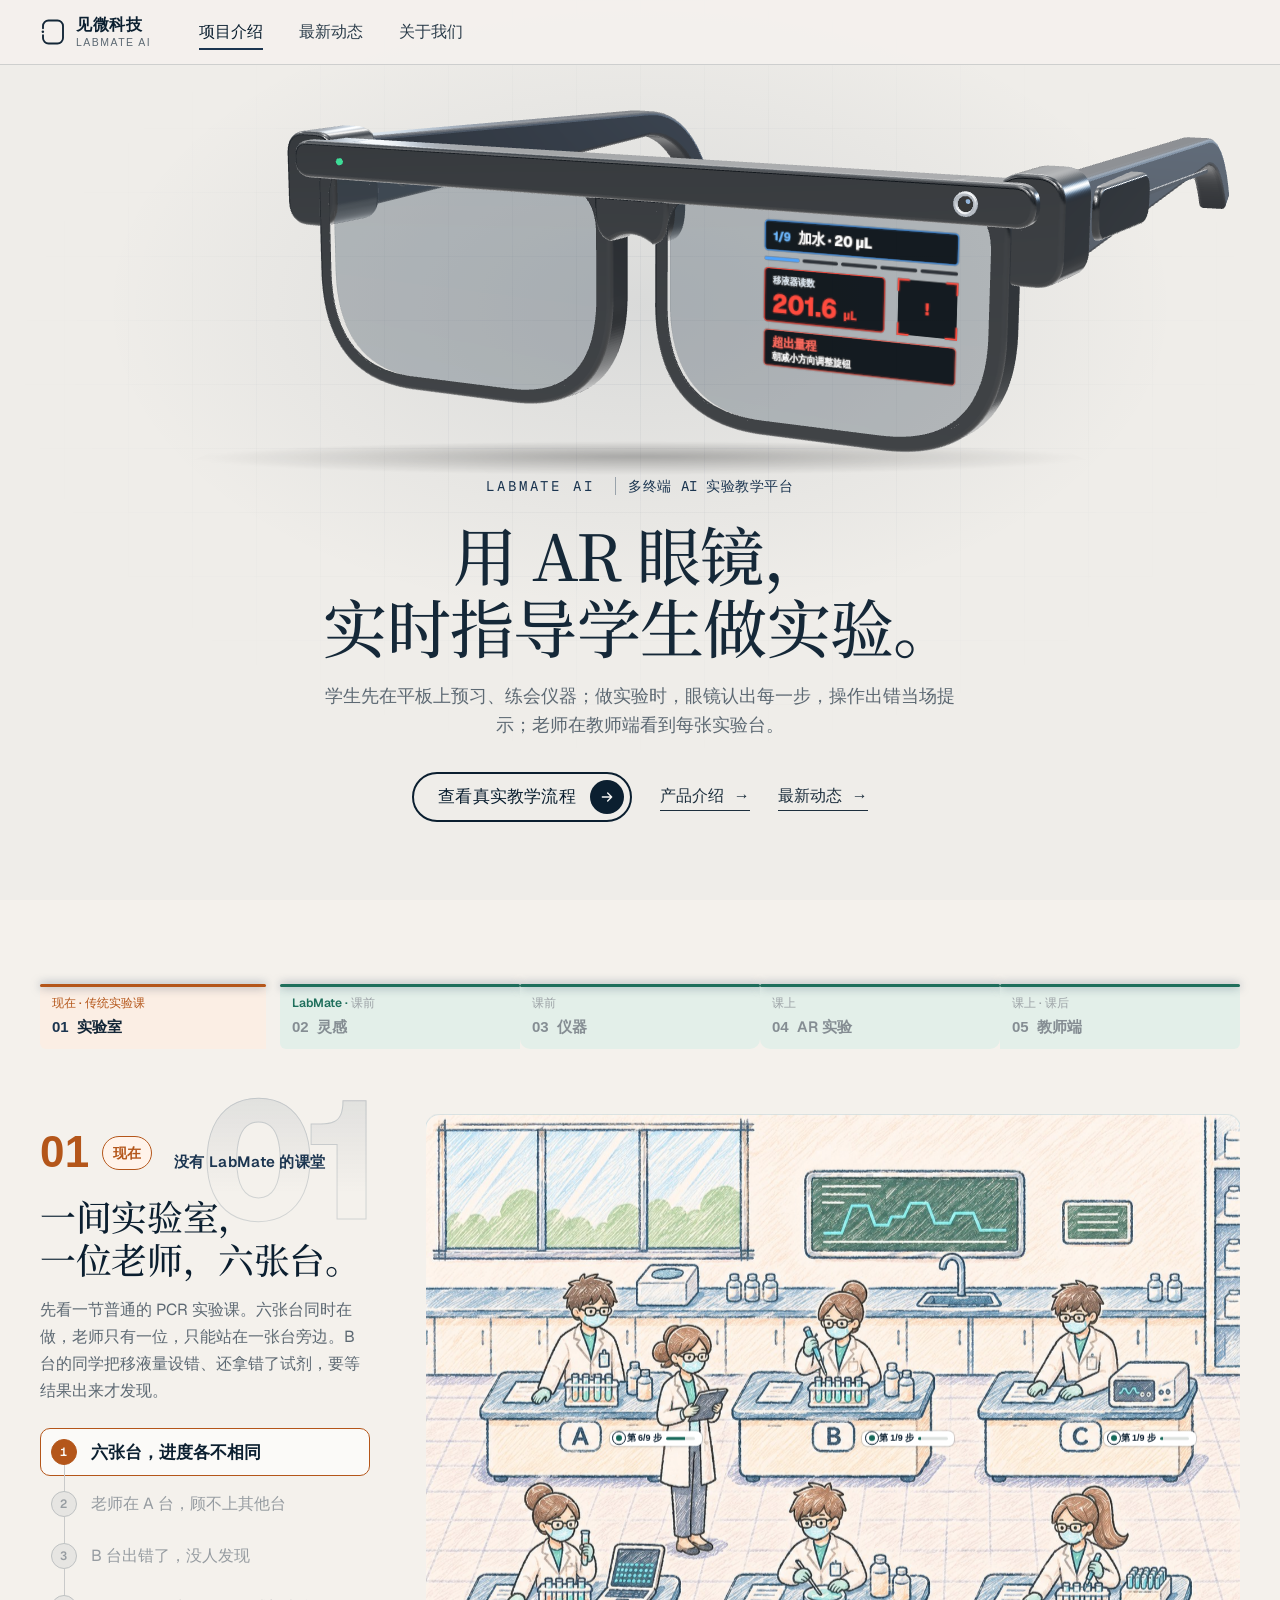
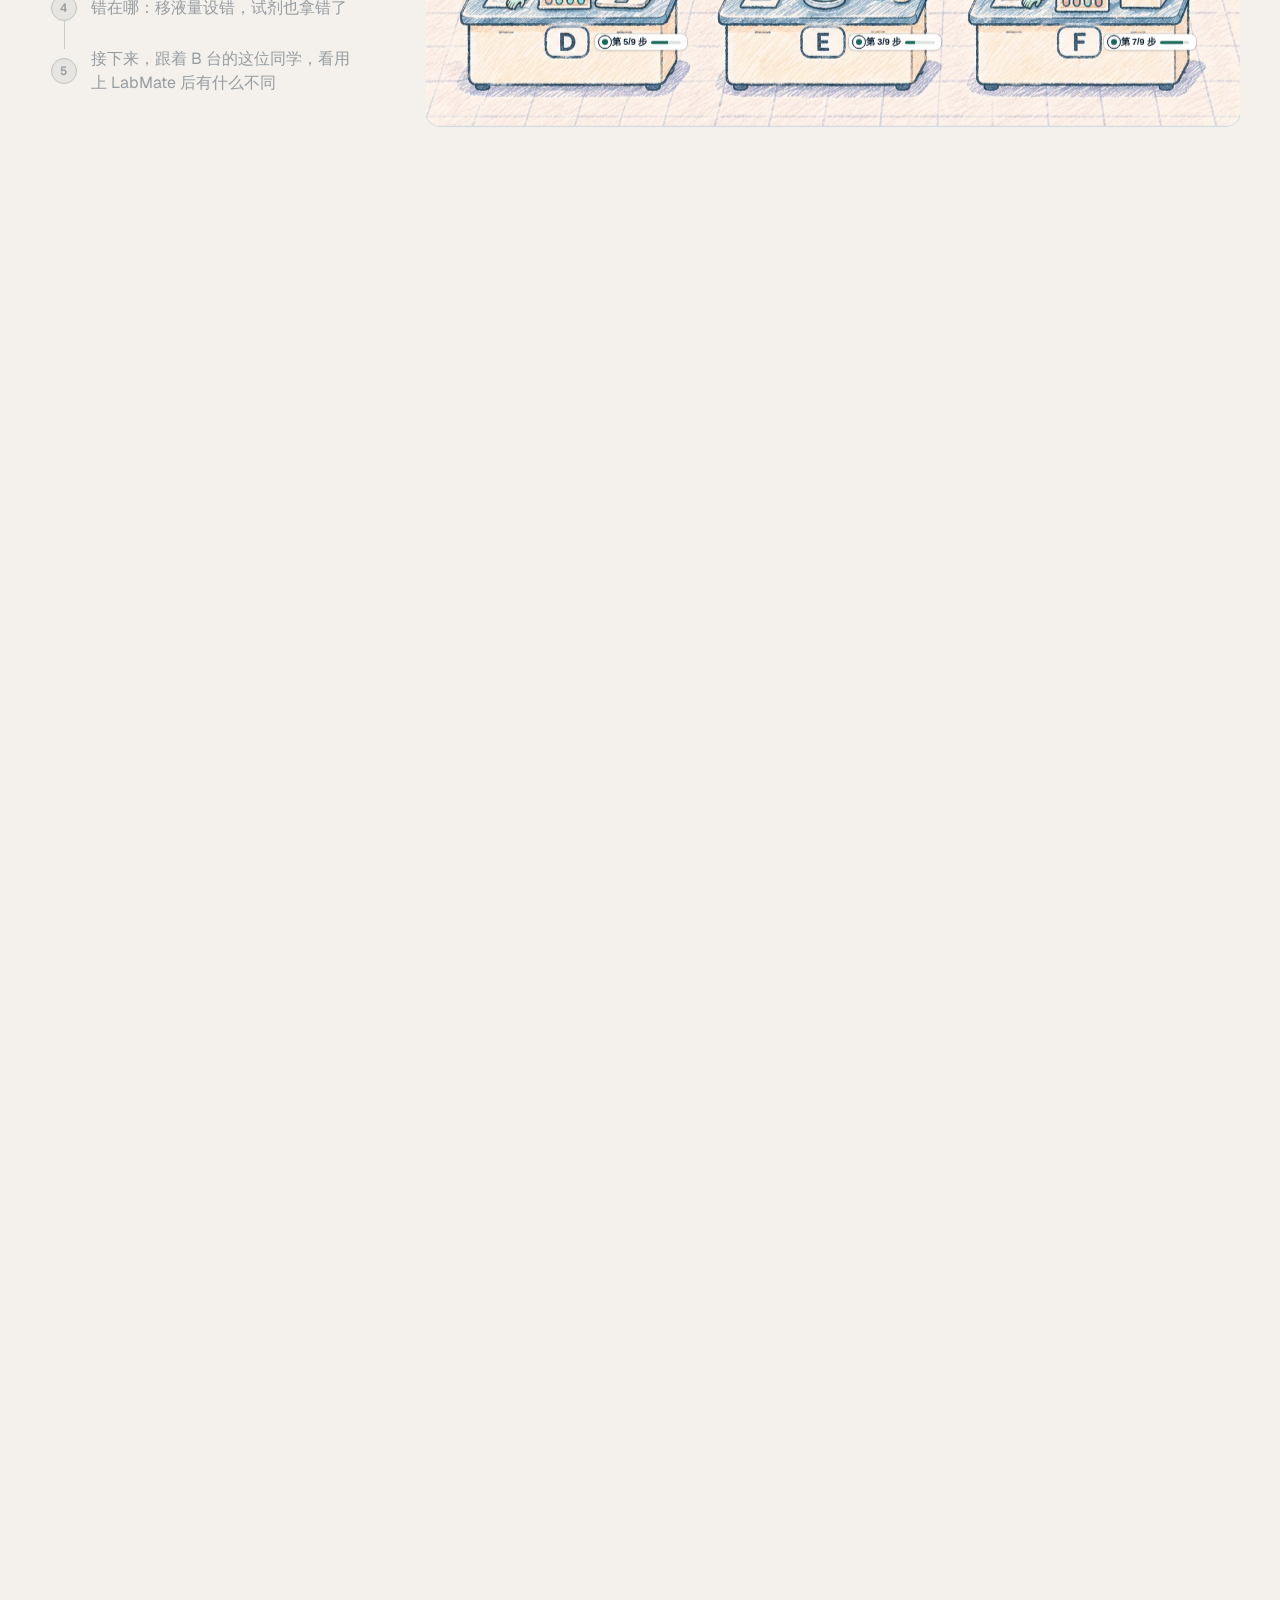
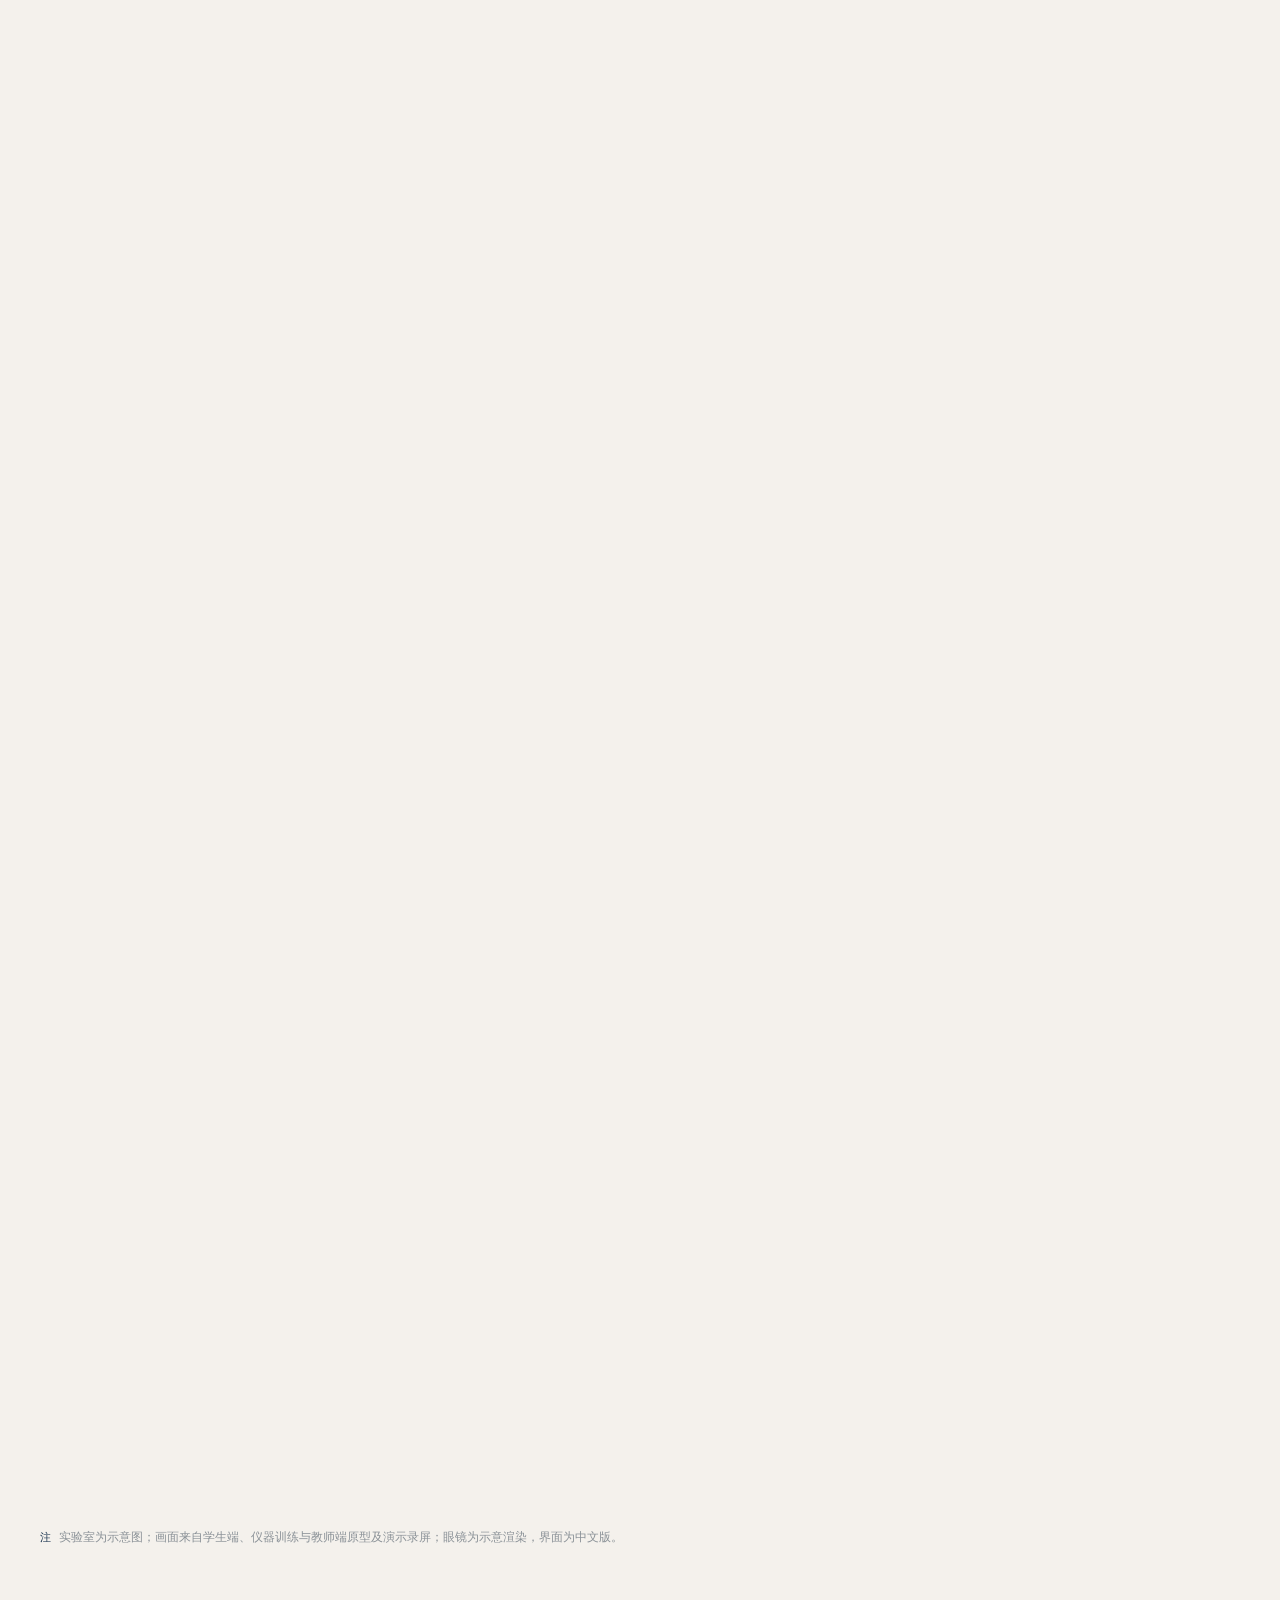
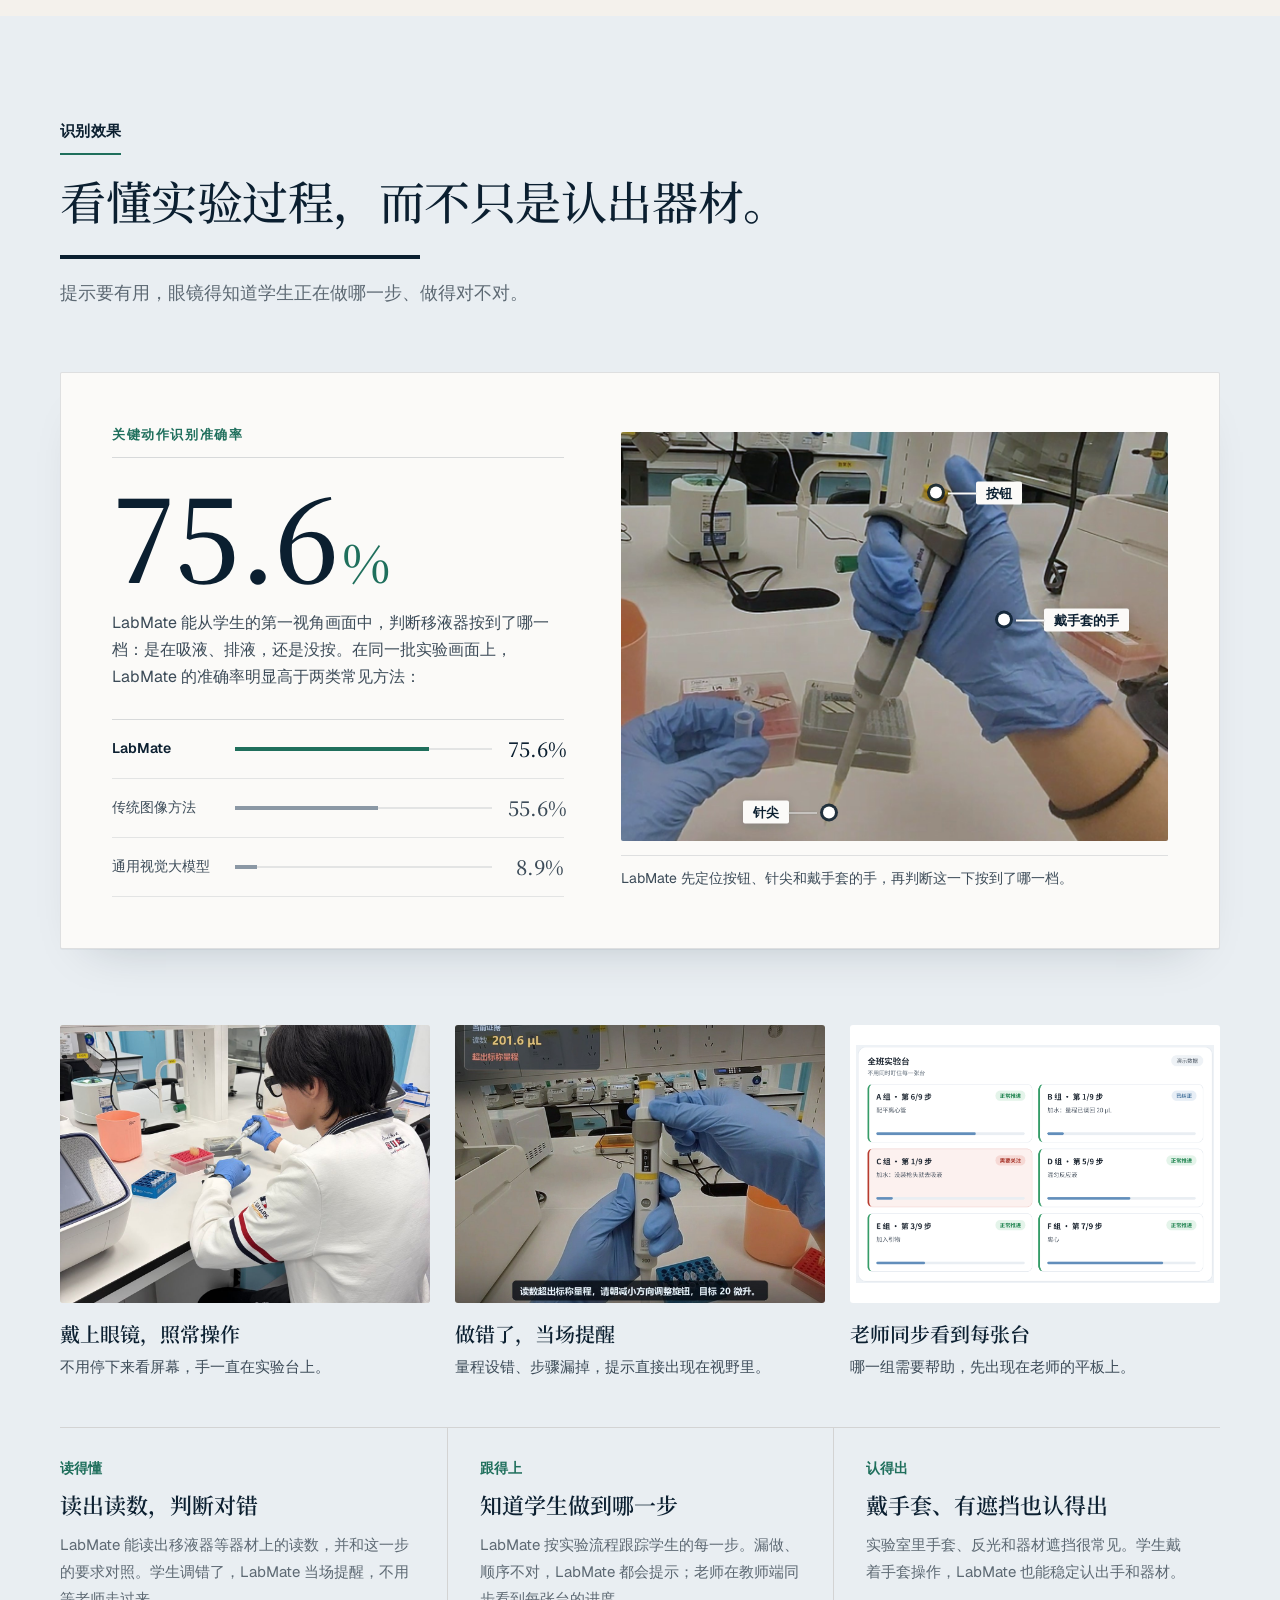
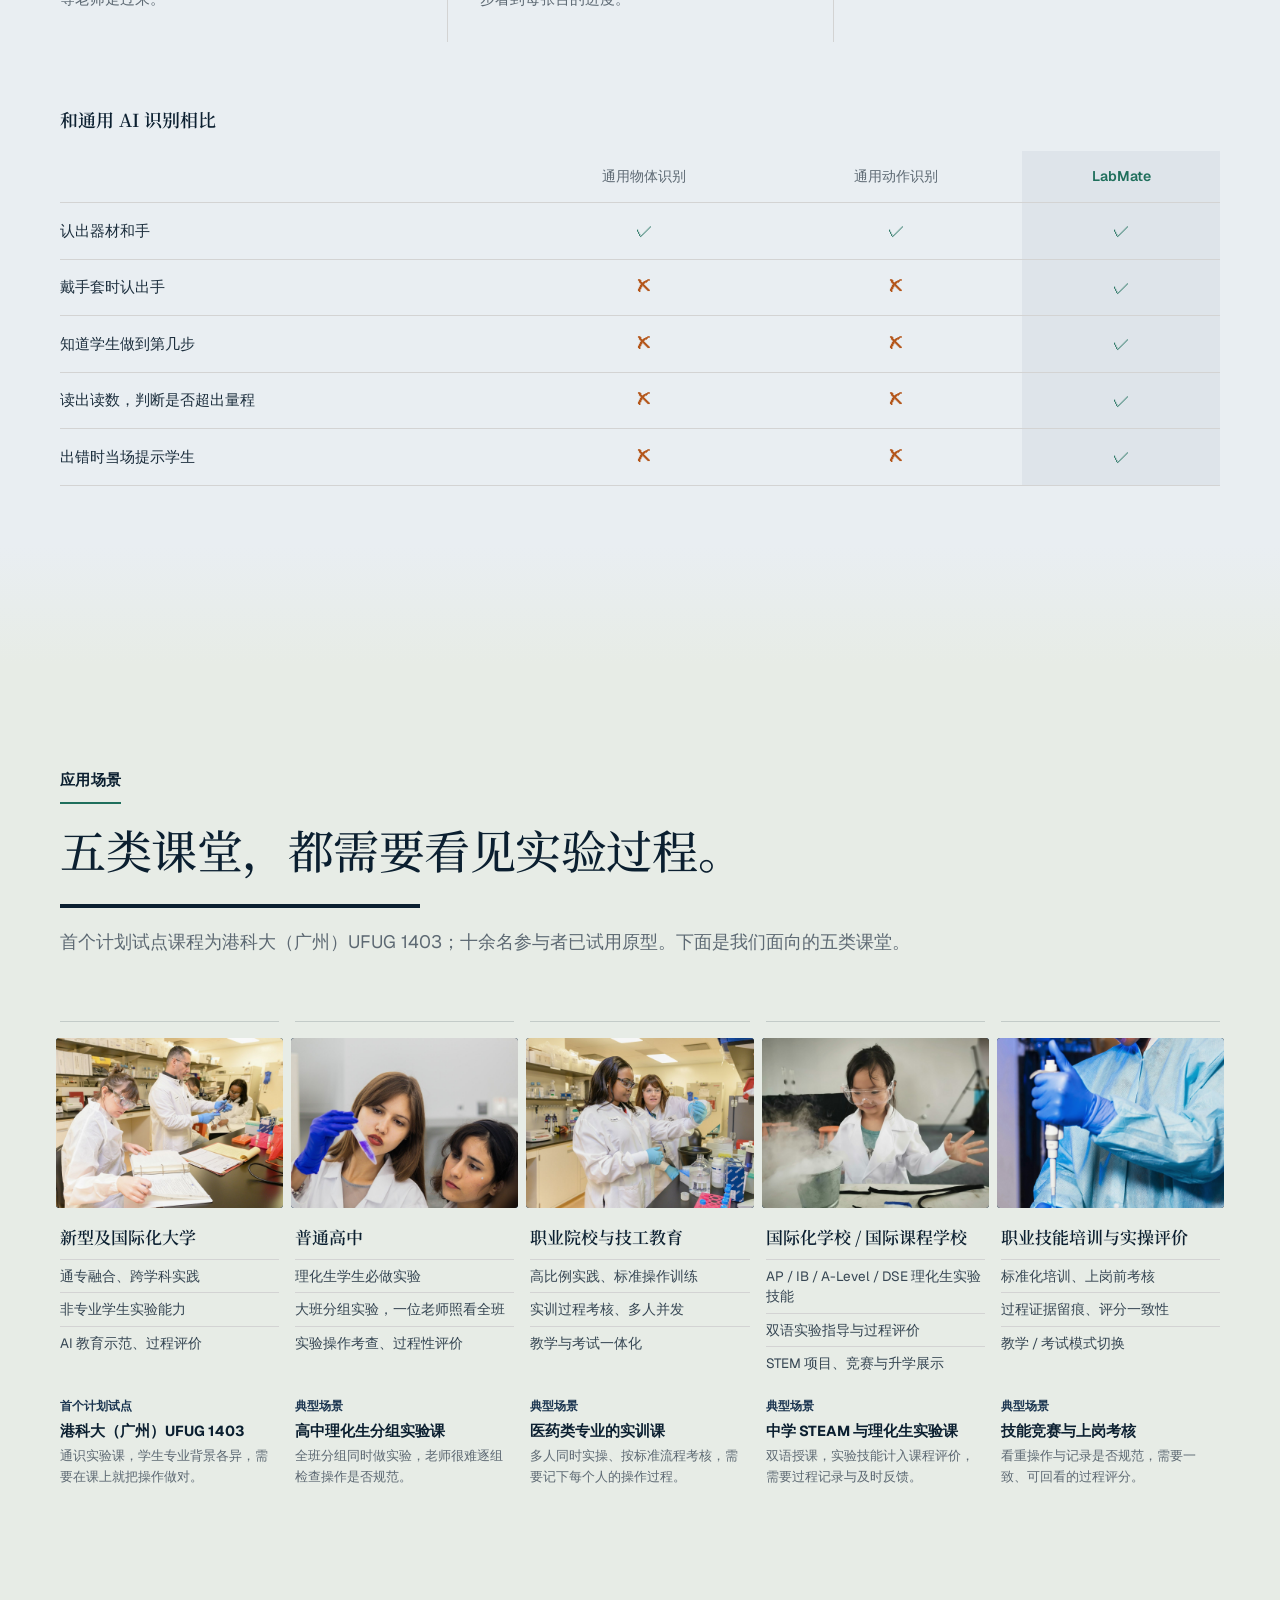
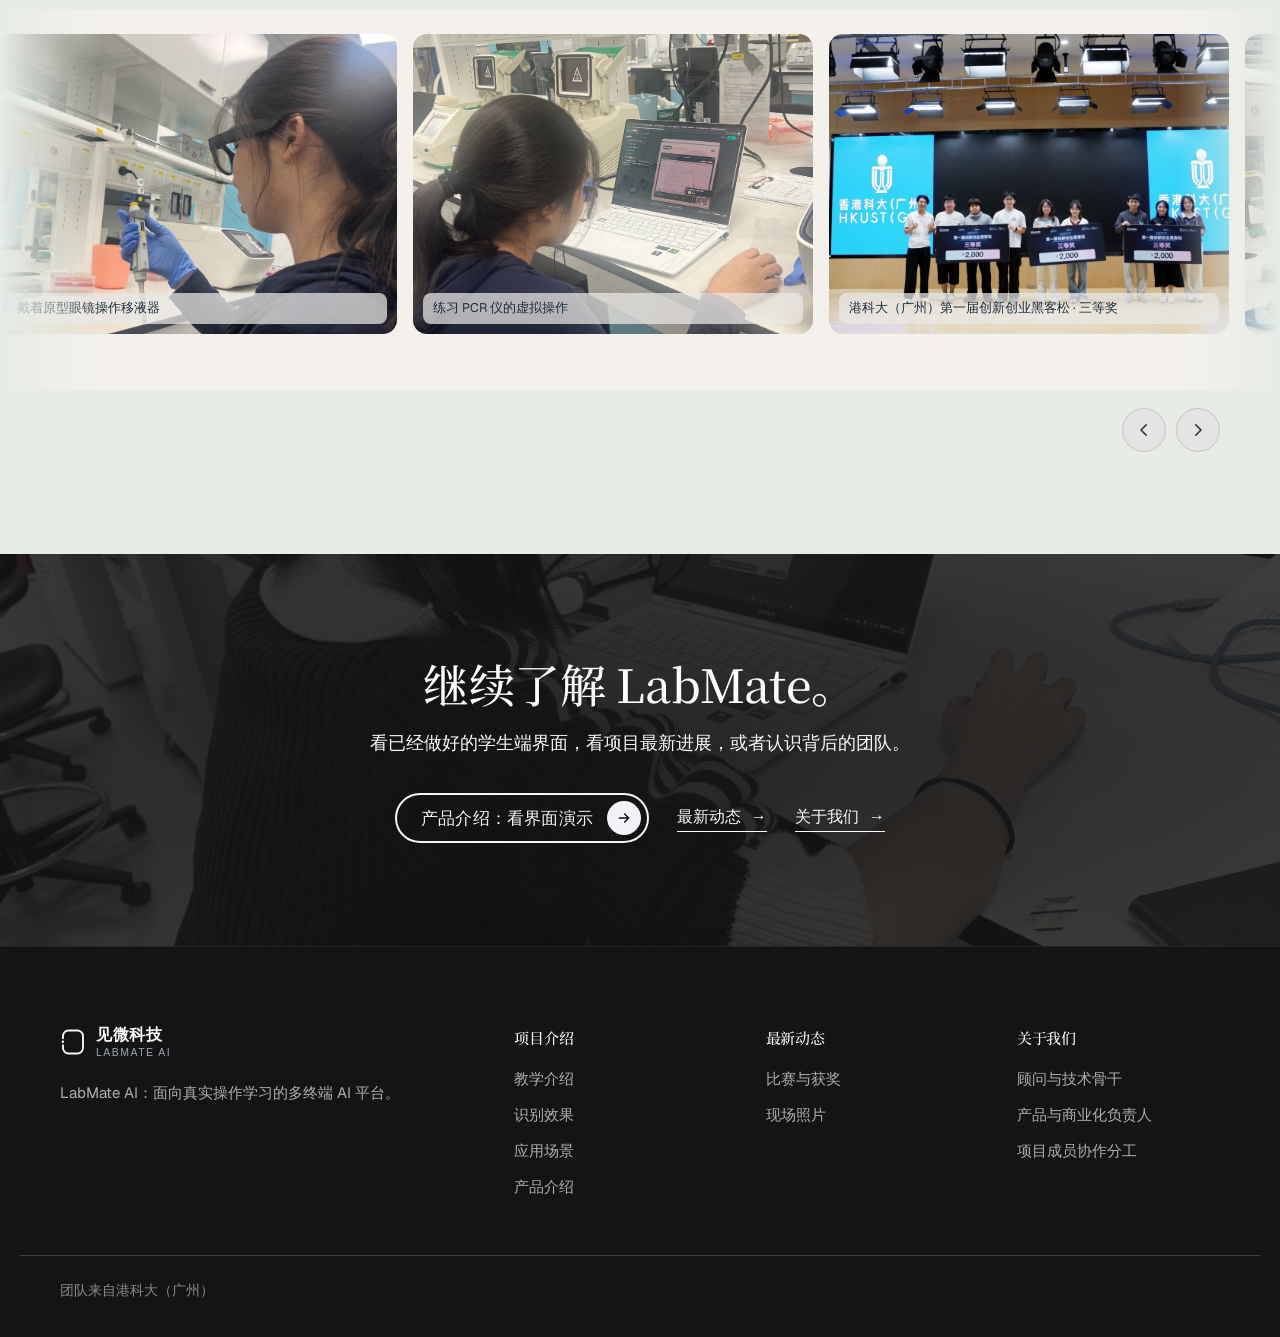
==== commit 939e9812: "Team: new portrait for 梁枫 Co-Authored-By: Claude Opus 5.5 <noreply@anthropic.com> Claude-Session: ht" ====
--- a/index.html
+++ b/index.html
@@ -52,7 +52,7 @@
 <tr><th scope="row">出错时当场提示学生</th><td class="n" aria-label="不能">✗</td><td class="n" aria-label="不能">✗</td><td class="y" aria-label="能">✓</td></tr>
 </tbody></table></div>
 </div>
-</div></section><section class="x-band x-partners" data-inview="true" id="zh-project--partners"><div class="x-wrap"><header class="x-head"><p class="x-kicker">应用场景</p><h2>五类课堂，都需要看见实验过程。</h2><p>首个计划试点课程为港科大（广州）UFUG 1403；十余名参与者已试用原型。下面是我们面向的五类课堂。</p></header></div><div class="x-wrap"><ol class="x-sites"><li class="x-site" style="--i:0"><figure class="x-site-img"><img alt="大学实验室里的学生与老师" decoding="async" loading="lazy" src="bp/sites/site-university.jpg?v=20261128" width="1200" height="900"/></figure><h3>新型及国际化大学</h3><ul><li>通专融合、跨学科实践</li><li>非专业学生实验能力</li><li>AI 教育示范、过程评价</li></ul><div class="x-site-who"><span>首个计划试点</span><b>港科大（广州）UFUG 1403</b><p>通识实验课，学生专业背景各异，需要在课上就把操作做对。</p></div></li><li class="x-site" style="--i:1"><figure class="x-site-img"><img alt="学生在实验课上观察试管" decoding="async" loading="lazy" src="bp/sites/site-highschool.jpg?v=20261128" width="1200" height="900"/></figure><h3>普通高中</h3><ul><li>理化生学生必做实验</li><li>大班分组实验，一位老师照看全班</li><li>实验操作考查、过程性评价</li></ul><div class="x-site-who"><span>典型场景</span><b>高中理化生分组实验课</b><p>全班分组同时做实验，老师很难逐组检查操作是否规范。</p></div></li><li class="x-site" style="--i:1"><figure class="x-site-img"><img alt="职业实训中的实验操作" decoding="async" loading="lazy" src="bp/sites/site-vocational.jpg?v=20261128" width="1200" height="900"/></figure><h3>职业院校与技工教育</h3><ul><li>高比例实践、标准操作训练</li><li>实训过程考核、多人并发</li><li>教学与考试一体化</li></ul><div class="x-site-who"><span>典型场景</span><b>医药类专业的实训课</b><p>多人同时实操、按标准流程考核，需要记下每个人的操作过程。</p></div></li><li class="x-site" style="--i:2"><figure class="x-site-img"><img alt="学生在科学课上做实验" decoding="async" loading="lazy" src="bp/sites/site-intl.jpg?v=20261128" width="1200" height="900"/></figure><h3>国际化学校 / 国际课程学校</h3><ul><li>AP / IB / A-Level / DSE 理化生实验技能</li><li>双语实验指导与过程评价</li><li>STEM 项目、竞赛与升学展示</li></ul><div class="x-site-who"><span>典型场景</span><b>中学 STEAM 与理化生实验课</b><p>双语授课，实验技能计入课程评价，需要过程记录与及时反馈。</p></div></li><li class="x-site" style="--i:3"><figure class="x-site-img"><img alt="移液器操作特写" decoding="async" loading="lazy" src="bp/sites/site-skills.jpg?v=20261128" width="1200" height="900"/></figure><h3>职业技能培训与实操评价</h3><ul><li>标准化培训、上岗前考核</li><li>过程证据留痕、评分一致性</li><li>教学 / 考试模式切换</li></ul><div class="x-site-who"><span>典型场景</span><b>技能竞赛与上岗考核</b><p>看重操作与记录是否规范，需要一致、可回看的过程评分。</p></div></li></ol></div><div class="x-wrap"><p class="x-foot">港澳台及海外高校为下一阶段市场。</p></div><div aria-label="实验现场" class="x-gallery"><div class="x-gallery-track"><figure aria-hidden="false" class="x-gallery-item x-gallery-photo"><img alt="戴着原型眼镜操作移液器" decoding="async" height="1400" loading="lazy" src="photos/lab-glasses-2.jpg?v=20261126010235" style="color:transparent" width="1050"/><figcaption>戴着原型眼镜操作移液器</figcaption></figure><figure aria-hidden="false" class="x-gallery-item x-gallery-photo"><img alt="练习 PCR 仪的虚拟操作" decoding="async" height="1400" loading="lazy" src="photos/lab-cycler-1.jpg?v=20261126010235" style="color:transparent" width="1050"/><figcaption>练习 PCR 仪的虚拟操作</figcaption></figure><figure aria-hidden="false" class="x-gallery-item x-gallery-photo"><img alt="港科大（广州）第一届创新创业黑客松 · 三等奖" decoding="async" height="788" loading="lazy" src="photos/hackathon-stage.jpg?v=20261126010235" style="color:transparent" width="1400"/><figcaption>港科大（广州）第一届创新创业黑客松 · 三等奖</figcaption></figure><figure aria-hidden="false" class="x-gallery-item x-gallery-photo"><img alt="在实验台前戴上眼镜" decoding="async" height="1400" loading="lazy" src="photos/lab-glasses-1.jpg?v=20261126010235" style="color:transparent" width="1050"/><figcaption>在实验台前戴上眼镜</figcaption></figure><figure aria-hidden="false" class="x-gallery-item x-gallery-photo"><img alt="眼镜第一视角：提示直接显示在视野里" decoding="async" height="1200" loading="lazy" src="photos/glasses-pov-clean.jpg?v=1" style="color:transparent" width="1200"/><figcaption>眼镜第一视角：提示直接显示在视野里</figcaption></figure><figure aria-hidden="false" class="x-gallery-item x-gallery-photo"><img alt="课前在电脑上学习实验内容" decoding="async" height="1400" loading="lazy" src="photos/lab-cycler-2.jpg?v=20261126010235" style="color:transparent" width="1050"/><figcaption>课前在电脑上学习实验内容</figcaption></figure><figure aria-hidden="false" class="x-gallery-item x-gallery-photo"><img alt="黑客松获奖后的合照" decoding="async" height="1050" loading="lazy" src="photos/hackathon-team.jpg?v=20261128wb" style="color:transparent" width="1400"/><figcaption>黑客松获奖后的合照</figcaption></figure><figure aria-hidden="true" class="x-gallery-item x-gallery-photo"><img alt="戴着原型眼镜操作移液器" decoding="async" height="1400" loading="lazy" src="photos/lab-glasses-2.jpg?v=20261126010235" style="color:transparent" width="1050"/><figcaption>戴着原型眼镜操作移液器</figcaption></figure><figure aria-hidden="true" class="x-gallery-item x-gallery-photo"><img alt="练习 PCR 仪的虚拟操作" decoding="async" height="1400" loading="lazy" src="photos/lab-cycler-1.jpg?v=20261126010235" style="color:transparent" width="1050"/><figcaption>练习 PCR 仪的虚拟操作</figcaption></figure><figure aria-hidden="true" class="x-gallery-item x-gallery-photo"><img alt="港科大（广州）第一届创新创业黑客松 · 三等奖" decoding="async" height="788" loading="lazy" src="photos/hackathon-stage.jpg?v=20261126010235" style="color:transparent" width="1400"/><figcaption>港科大（广州）第一届创新创业黑客松 · 三等奖</figcaption></figure><figure aria-hidden="true" class="x-gallery-item x-gallery-photo"><img alt="在实验台前戴上眼镜" decoding="async" height="1400" loading="lazy" src="photos/lab-glasses-1.jpg?v=20261126010235" style="color:transparent" width="1050"/><figcaption>在实验台前戴上眼镜</figcaption></figure><figure aria-hidden="true" class="x-gallery-item x-gallery-photo"><img alt="眼镜第一视角：提示直接显示在视野里" decoding="async" height="1200" loading="lazy" src="photos/glasses-pov-clean.jpg?v=1" style="color:transparent" width="1200"/><figcaption>眼镜第一视角：提示直接显示在视野里</figcaption></figure><figure aria-hidden="true" class="x-gallery-item x-gallery-photo"><img alt="课前在电脑上学习实验内容" decoding="async" height="1400" loading="lazy" src="photos/lab-cycler-2.jpg?v=20261126010235" style="color:transparent" width="1050"/><figcaption>课前在电脑上学习实验内容</figcaption></figure><figure aria-hidden="true" class="x-gallery-item x-gallery-photo"><img alt="黑客松获奖后的合照" decoding="async" height="1050" loading="lazy" src="photos/hackathon-team.jpg?v=20261128wb" style="color:transparent" width="1400"/><figcaption>黑客松获奖后的合照</figcaption></figure></div></div></section><section class="x-band x-cta"><div class="x-wrap x-cta-inner"><h2>继续了解 LabMate。</h2><p>看已经做好的学生端界面，看项目最新进展，或者认识背后的团队。</p><div class="x-hero-actions"><a class="x-btn" href="product/demo/">产品介绍：看界面演示</a><a class="x-link" href="hackathon/">最新动态</a><a class="x-link" href="#zh-team">关于我们</a></div></div></section></div></main></div><footer class="site-footer"><div class="site-footer-inner"><div class="site-footer-brand"><span class="site-logo"><svg aria-hidden="true" class="jw-mark" focusable="false" viewbox="-2 -2 92 104"><path d="M4 35V26A22 22 0 0 1 26 4H62A22 22 0 0 1 84 26V74A22 22 0 0 1 62 96H26A22 22 0 0 1 4 74V63" fill="none" stroke="currentColor" stroke-linecap="round" stroke-width="7.5"></path><circle cx="3.4" cy="49" fill="currentColor" r="5"></circle></svg><span class="site-logo-text"><b>见微科技</b><span>LabMate AI</span></span></span><p>LabMate AI：面向真实操作学习的多终端 AI 平台。</p></div><div class="site-footer-col"><h2><a href="#zh-project">项目介绍</a></h2><ul><li><a href="#zh-project" data-anchor="zh-project--journey" data-anchor-view="zh-project">教学介绍</a></li><li><a href="#zh-project" data-anchor="zh-project--evidence" data-anchor-view="zh-project">识别效果</a></li><li><a href="#zh-project" data-anchor="zh-project--partners" data-anchor-view="zh-project">应用场景</a></li><li><a href="product/demo/">产品介绍</a></li></ul></div><div class="site-footer-col"><h2><a href="hackathon/">最新动态</a></h2><ul><li><a href="hackathon/">比赛与获奖</a></li><li><a href="hackathon/#photos">现场照片</a></li></ul></div><div class="site-footer-col"><h2><a href="#zh-team">关于我们</a></h2><ul><li><a href="#zh-team" data-anchor="zh-team--research" data-anchor-view="zh-team">顾问与技术骨干</a></li><li><a href="#zh-team" data-anchor="zh-team--delivery" data-anchor-view="zh-team">产品与商业化负责人</a></li><li><a href="#zh-team" data-anchor="zh-team--collaboration" data-anchor-view="zh-team">项目成员协作分工</a></li></ul></div></div><div class="site-footer-bottom"><span>团队来自港科大（广州）</span></div></footer></div></div><div class="view" data-view="zh-team" data-lang="zh" hidden><div class="site"><a class="skip-link" data-anchor="zh-team--main" href="#zh-team">跳转到内容</a><div class="lt"><header class="site-header"><div class="site-header-inner"><a class="site-logo" href="#zh-project"><svg aria-hidden="true" class="jw-mark" focusable="false" viewbox="-2 -2 92 104"><path d="M4 35V26A22 22 0 0 1 26 4H62A22 22 0 0 1 84 26V74A22 22 0 0 1 62 96H26A22 22 0 0 1 4 74V63" fill="none" stroke="currentColor" stroke-linecap="round" stroke-width="7.5"></path><circle cx="3.4" cy="49" fill="currentColor" r="5"></circle></svg><span class="site-logo-text"><b>见微科技</b><span>LabMate AI</span></span></a><nav aria-label="网站导航" class="site-nav" id="zh-team--site-nav"><div class="nv-g"><a class="nv-top" href="#zh-project">项目介绍</a><div class="nv-sub"><a href="#zh-project" data-anchor="zh-project--journey" data-anchor-view="zh-project">教学介绍</a><a href="#zh-project" data-anchor="zh-project--evidence" data-anchor-view="zh-project">识别效果</a><a href="#zh-project" data-anchor="zh-project--partners" data-anchor-view="zh-project">应用场景</a><a href="product/demo/">产品介绍</a></div></div><div class="nv-g"><a class="nv-top" href="hackathon/">最新动态</a><div class="nv-sub"><a href="hackathon/">比赛与获奖</a><a href="hackathon/#photos">现场照片</a></div></div><div class="nv-g"><a class="nv-top" href="#zh-team" aria-current="page">关于我们</a><div class="nv-sub"><a href="#zh-team" data-anchor="zh-team--research" data-anchor-view="zh-team">顾问与技术骨干</a><a href="#zh-team" data-anchor="zh-team--delivery" data-anchor-view="zh-team">产品与商业化负责人</a><a href="#zh-team" data-anchor="zh-team--collaboration" data-anchor-view="zh-team">项目成员协作分工</a></div></div></nav><div class="site-actions"><button aria-controls="zh-team--site-nav" aria-expanded="false" aria-label="打开菜单" class="site-menu"><span aria-hidden="true" class="site-burger"><i></i><i></i></span></button></div></div></header><main id="zh-team--main"><div class="site-page tm"><section class="tm-hero"><div class="tm-hero-inner"><div class="tm-hero-copy"><p class="site-hero-kicker">LabMate AI <span aria-hidden="true">|</span> <!-- -->团队来自港科大（广州）</p><h1>理解实验的人，<br/>与构建智能系统的人。</h1><p class="site-hero-lead">跨学科成员共同连接实验教学、AI 研究、软件工程与产品验证，让实验室里的问题得到具体回应。</p><nav aria-label="本页目录" class="site-hero-links"><a data-anchor="zh-team--research" href="#zh-team">顾问与技术骨干</a><a data-anchor="zh-team--delivery" href="#zh-team">产品与商业化负责人</a><a data-anchor="zh-team--collaboration" href="#zh-team">项目成员协作分工</a></nav></div><div aria-label="团队成员" class="tm-orbit" role="group"><span aria-hidden="true" class="tm-orbit-line r1"></span><span aria-hidden="true" class="tm-orbit-line r2"></span><div aria-hidden="true" class="tm-core"><svg aria-hidden="true" class="jw-mark" focusable="false" viewbox="-2 -2 92 104"><path d="M4 35V26A22 22 0 0 1 26 4H62A22 22 0 0 1 84 26V74A22 22 0 0 1 62 96H26A22 22 0 0 1 4 74V63" fill="none" stroke="currentColor" stroke-linecap="round" stroke-width="7.5"></path><circle cx="3.4" cy="49" fill="currentColor" r="5"></circle></svg><b>见微科技</b></div><div class="tm-ring r1"><a class="tm-av" data-anchor="zh-team--p-zhouan-shen" href="#zh-team" style="--a:-90deg;--n:0"><span class="tm-av-in"><span class="tm-av-img"><img alt="申洲安" decoding="async" height="150" loading="eager" src="bp/zhouan-shen.png?v=20261126010235" style="color:transparent" width="120"/></span><span class="tm-av-name">申洲安</span></span></a><a class="tm-av" data-anchor="zh-team--p-lin-chen" href="#zh-team" style="--a:-18deg;--n:1"><span class="tm-av-in"><span class="tm-av-img"><img alt="陈林" decoding="async" height="150" loading="eager" src="bp/lin-chen.png?v=20261126010235" style="color:transparent" width="120"/></span><span class="tm-av-name">陈林</span></span></a><a class="tm-av" data-anchor="zh-team--p-feng-liang" href="#zh-team" style="--a:54deg;--n:2"><span class="tm-av-in"><span class="tm-av-img"><img alt="梁枫" decoding="async" height="150" loading="eager" src="bp/feng-liang.png?v=20261126010235" style="color:transparent" width="120"/></span><span class="tm-av-name">梁枫</span></span></a><a class="tm-av" data-anchor="zh-team--p-kaishun-wu" href="#zh-team" style="--a:126deg;--n:3"><span class="tm-av-in"><span class="tm-av-img"><img alt="伍楷舜" decoding="async" height="150" loading="eager" src="bp/kaishun-wu.png?v=20261126010235" style="color:transparent" width="120"/></span><span class="tm-av-name">伍楷舜</span></span></a><a class="tm-av" data-anchor="zh-team--p-qiaojin-lin" href="#zh-team" style="--a:198deg;--n:4"><span class="tm-av-in"><span class="tm-av-img"><img alt="林桥津" decoding="async" height="150" loading="eager" src="bp/qiaojin-lin.png?v=20261126010235" style="color:transparent" width="120"/></span><span class="tm-av-name">林桥津</span></span></a></div><div class="tm-ring r2"><a class="tm-av" data-anchor="zh-team--p-chenxi-wang" href="#zh-team" style="--a:-54deg;--n:3"><span class="tm-av-in"><span class="tm-av-img"><img alt="汪宸希" decoding="async" height="150" loading="eager" src="bp/chenxi-wang.png?v=20261126010235" style="color:transparent" width="120"/></span><span class="tm-av-name">汪宸希</span></span></a><a class="tm-av" data-anchor="zh-team--p-hua-xu" href="#zh-team" style="--a:66deg;--n:4"><span class="tm-av-in"><span class="tm-av-img"><img alt="徐画" decoding="async" height="150" loading="eager" src="bp/hua-xu.png?v=20261126010235" style="color:transparent" width="120"/></span><span class="tm-av-name">徐画</span></span></a><a class="tm-av" data-anchor="zh-team--p-dongxin-li" href="#zh-team" style="--a:186deg;--n:5"><span class="tm-av-in"><span class="tm-av-img"><img alt="李冬馨" decoding="async" height="150" loading="eager" src="bp/dongxin-li.png?v=20261126010235" style="color:transparent" width="120"/></span><span class="tm-av-name">李冬馨</span></span></a></div></div></div></section><section class="tm-band" data-inview="true" id="zh-team--research"><div class="site-wrap"><header class="tm-head"><h2>教师顾问与技术研究骨干</h2><p>把关教学场景、实验规范与技术路线。</p></header><div class="tm-grid five"><article class="tm-card" data-tilt="true" id="zh-team--p-zhouan-shen" style="--i:0"><div class="tm-card-in"><div class="tm-photo"><img alt="申洲安" decoding="async" height="375" loading="lazy" src="bp/zhouan-shen.png?v=20261126010235" style="color:transparent" width="300"/><span class="tm-badge">CEO</span></div><div class="tm-body"><h3>申洲安</h3><span class="tm-role">项目统筹与商业化</span><ul class="tm-creds"><li>港科大（广州）数据分析与大数据技术专业；参与 VLDB、IEEE VIS、COLM 相关研究</li><li>iGEM 金奖成员，兼具数据系统能力与生物实验理解</li><li>主导签到小程序、LLM 端云协同系统从需求到交付；创办 200+ 人学生社团</li></ul><p class="tm-focus"><b>在项目中</b>把教学痛点转化为产品范围，统筹各条线推进。</p></div></div></article><article class="tm-card" data-tilt="true" id="zh-team--p-lin-chen" style="--i:1"><div class="tm-card-in"><div class="tm-photo"><img alt="陈林" decoding="async" height="375" loading="lazy" src="bp/lin-chen.png?v=20261126010235" style="color:transparent" width="300"/><span class="tm-badge">CTO</span></div><div class="tm-body"><h3>陈林</h3><span class="tm-role">技术路线与算法攻关</span><ul class="tm-creds"><li>伍楷舜课题组博士后，研究人工智能与多模态感知</li><li>发表 / 录用论文 13 篇，涵盖 SenSys、MobiCom、PerCom、IMWUT、ICML、KDD 等</li><li>以<strong>第一作者</strong>身份发表的论文获 IEEE PerCom 2026 Mark Weiser Best Paper Award</li></ul><p class="tm-focus"><b>在项目中</b>统筹技术路线，主导步骤检测与纠正算法。</p></div></div></article><article class="tm-card" data-tilt="true" id="zh-team--p-feng-liang" style="--i:2"><div class="tm-card-in"><div class="tm-photo"><img alt="梁枫" decoding="async" height="375" loading="lazy" src="bp/feng-liang.png?v=20261126010235" style="color:transparent" width="300"/><span class="tm-badge">技术骨干</span></div><div class="tm-body"><h3>梁枫</h3><span class="tm-role">核心算法与系统开发</span><ul class="tm-creds"><li>港科大（广州）人工智能专业大四，AAAI 2025 论文作者</li><li>定位导航、多传感器融合与 AR 工业监控系统开发经验，完成十万元级合同交付</li><li>ASC 国际大学生超算竞赛一等奖</li></ul><p class="tm-focus"><b>在项目中</b>第一视角识别、端侧算法优化与部署。</p></div></div></article><article class="tm-card" data-tilt="true" id="zh-team--p-kaishun-wu" style="--i:3"><div class="tm-card-in"><div class="tm-photo"><img alt="伍楷舜" decoding="async" height="375" loading="lazy" src="bp/kaishun-wu.png?v=20261126010235" style="color:transparent" width="300"/><span class="tm-badge">顾问</span></div><div class="tm-body"><h3>伍楷舜</h3><span class="tm-role">专家顾问｜教育与科研战略</span><ul class="tm-creds"><li>IEEE / IET / AAIA / AIIA Fellow；教育部霍英东青年教师奖、全国五一劳动奖章</li><li>港科大（广州）协理副校长（研究），兼任思政及国情教育中心主任、教育基金会理事长</li><li>广州博萃德学校 Vice President，熟悉国际学校实验教学</li></ul><p class="tm-focus"><b>在项目中</b>把关教育场景与技术路线，对接国际学校试点。</p></div></div></article><article class="tm-card" data-tilt="true" id="zh-team--p-qiaojin-lin" style="--i:4"><div class="tm-card-in"><div class="tm-photo"><img alt="林桥津" decoding="async" height="375" loading="lazy" src="bp/qiaojin-lin.png?v=20261126010235" style="color:transparent" width="300"/><span class="tm-badge">顾问</span></div><div class="tm-body"><h3>林桥津</h3><span class="tm-role">教学顾问｜生命科学实验</span><ul class="tm-creds"><li>港科大（广州）助理教授，主讲本科核心课程 General Biology I</li><li>师从剑桥大学 Christine Holt 教授（英国皇家学会院士）</li><li>连续两年指导 iGEM 团队斩获国际金奖</li><li>指导“实验课程 AI 辅助系统”方向毕业设计，推动 AI 进入实验教学</li></ul><p class="tm-focus"><b>在项目中</b>审核实验 SOP，界定提示边界与过程评价标准。</p></div></div></article></div></div></section><section class="tm-band alt tm-research" data-inview="true" id="zh-team--delivery"><div class="site-wrap"><header class="tm-head"><h2>产品与商业化负责人</h2><p>把实验流程变成数据与原型，把原型带到客户与采购面前。</p></header><div class="tm-grid three"><article class="tm-card" data-tilt="true" id="zh-team--p-chenxi-wang" style="--i:0"><div class="tm-card-in"><div class="tm-photo"><img alt="汪宸希" decoding="async" height="375" loading="lazy" src="bp/chenxi-wang.png?v=20261126010235" style="color:transparent" width="300"/></div><div class="tm-body"><h3>汪宸希</h3><span class="tm-role">商业化与运营联合负责人</span><ul class="tm-creds"><li>港科大（广州）数据科学与大数据技术专业大三</li><li>负责客户与采购访谈、竞品分析、定价与财务测算</li><li>共同运营面向港科大（广州）与民心港人子弟学校的家教匹配平台，社群 200+、已盈利</li></ul><p class="tm-focus"><b>在项目中</b>推进客户访谈、竞品与定价测算。</p></div></div></article><article class="tm-card" data-tilt="true" id="zh-team--p-hua-xu" style="--i:1"><div class="tm-card-in"><div class="tm-photo"><img alt="徐画" decoding="async" height="375" loading="lazy" src="bp/hua-xu.png?v=20261126010235" style="color:transparent" width="300"/></div><div class="tm-body"><h3>徐画</h3><span class="tm-role">AI 研究与跨学科技术整合</span><ul class="tm-creds"><li>港科大（广州）数据科学与大数据技术专业大四</li><li>国奖唯一获得者；研究被 ICML 2025、ICML 2026 接收</li><li>iGEM 金奖团队队长兼湿实验负责人，熟悉真实实验流程</li></ul><p class="tm-focus"><b>在项目中</b>实验流程建模、动作识别、数据采集标注与原型测试。</p></div></div></article><article class="tm-card" data-tilt="true" id="zh-team--p-dongxin-li" style="--i:2"><div class="tm-card-in"><div class="tm-photo"><img alt="李冬馨" decoding="async" height="375" loading="lazy" src="bp/dongxin-li.png?v=20261126010235" style="color:transparent" width="300"/></div><div class="tm-body"><h3>李冬馨</h3><span class="tm-role">商业化与运营负责人</span><ul class="tm-creds"><li>港科大（广州）数据科学与大数据技术专业大三</li><li>负责用户与市场研究、教师及采购访谈、商业计划与申报</li><li>电子皮肤项目：搭建实验平台、采集 2000+ 样本，熟悉实验室现场</li><li>共同运营家教匹配平台，社群 200+、单月利润超 1500 元</li></ul><p class="tm-focus"><b>在项目中</b>用户与市场研究、教师及采购访谈、商业计划。</p></div></div></article></div></div></section><section class="tm-band" id="zh-team--collaboration"><div class="site-wrap"><header class="tm-head"><h2>每个关键环节，都有明确的协作分工。</h2><p>选一个环节，看看由谁负责。</p></header><div class="tm-collab" data-collab="true"><div aria-hidden="true" class="tm-crowd"><div class="tm-crowd-p" data-person="zhouan-shen"><span class="tm-crowd-img"><img alt="申洲安" decoding="async" height="200" loading="lazy" src="bp/zhouan-shen.png?v=20261126010235" style="color:transparent" width="160"/></span><b>申洲安</b><span>项目统筹与商业化</span></div><div class="tm-crowd-p" data-person="lin-chen"><span class="tm-crowd-img"><img alt="陈林" decoding="async" height="200" loading="lazy" src="bp/lin-chen.png?v=20261126010235" style="color:transparent" width="160"/></span><b>陈林</b><span>技术路线与算法攻关</span></div><div class="tm-crowd-p" data-person="feng-liang"><span class="tm-crowd-img"><img alt="梁枫" decoding="async" height="200" loading="lazy" src="bp/feng-liang.png?v=20261126010235" style="color:transparent" width="160"/></span><b>梁枫</b><span>核心算法与系统开发</span></div><div class="tm-crowd-p" data-person="kaishun-wu"><span class="tm-crowd-img"><img alt="伍楷舜" decoding="async" height="200" loading="lazy" src="bp/kaishun-wu.png?v=20261126010235" style="color:transparent" width="160"/></span><b>伍楷舜</b><span>专家顾问｜教育与科研战略</span></div><div class="tm-crowd-p" data-person="qiaojin-lin"><span class="tm-crowd-img"><img alt="林桥津" decoding="async" height="200" loading="lazy" src="bp/qiaojin-lin.png?v=20261126010235" style="color:transparent" width="160"/></span><b>林桥津</b><span>教学顾问｜生命科学实验</span></div><div class="tm-crowd-p" data-person="chenxi-wang"><span class="tm-crowd-img"><img alt="汪宸希" decoding="async" height="200" loading="lazy" src="bp/chenxi-wang.png?v=20261126010235" style="color:transparent" width="160"/></span><b>汪宸希</b><span>商业化与运营联合负责人</span></div><div class="tm-crowd-p" data-person="hua-xu"><span class="tm-crowd-img"><img alt="徐画" decoding="async" height="200" loading="lazy" src="bp/hua-xu.png?v=20261126010235" style="color:transparent" width="160"/></span><b>徐画</b><span>AI 研究与跨学科技术整合</span></div><div class="tm-crowd-p" data-person="dongxin-li"><span class="tm-crowd-img"><img alt="李冬馨" decoding="async" height="200" loading="lazy" src="bp/dongxin-li.png?v=20261126010235" style="color:transparent" width="160"/></span><b>李冬馨</b><span>商业化与运营负责人</span></div></div><div class="tm-areas"><button aria-pressed="false" data-area="0" data-people="qiaojin-lin hua-xu" type="button"><b>实验与教学</b><span class="tm-area-body">审核 SOP、界定提示边界与过程评价标准；把实验流程建模成可识别的步骤。</span><span class="tm-area-who">林桥津、徐画</span></button><button aria-pressed="false" data-area="1" data-people="lin-chen feng-liang hua-xu" type="button"><b>识别算法与部署</b><span class="tm-area-body">步骤检测与纠正算法、第一视角识别、动作识别与数据标注、端侧部署。</span><span class="tm-area-who">陈林、梁枫、徐画</span></button><button aria-pressed="false" data-area="2" data-people="zhouan-shen dongxin-li hua-xu" type="button"><b>产品范围与原型验证</b><span class="tm-area-body">把教学痛点转化为产品范围，做用户研究和原型测试。</span><span class="tm-area-who">申洲安、李冬馨、徐画</span></button><button aria-pressed="false" data-area="3" data-people="kaishun-wu zhouan-shen chenxi-wang dongxin-li" type="button"><b>商业化与试点</b><span class="tm-area-body">客户与采购访谈、竞品与定价测算、商业计划，以及国际学校试点对接。</span><span class="tm-area-who">伍楷舜、申洲安、汪宸希、李冬馨</span></button></div></div></div></section><section class="x-band x-cta tm-cta"><div class="x-wrap x-cta-inner"><h2>看看 LabMate，如何在实验台上工作。</h2><div class="x-hero-actions"><a class="x-btn" data-anchor="zh-project--journey" data-anchor-view="zh-project" href="#zh-project">查看真实教学流程</a><a class="x-link" href="product/demo/">产品介绍</a><a class="x-link" href="hackathon/">最新动态</a></div></div></section></div></main></div><footer class="site-footer"><div class="site-footer-inner"><div class="site-footer-brand"><span class="site-logo"><svg aria-hidden="true" class="jw-mark" focusable="false" viewbox="-2 -2 92 104"><path d="M4 35V26A22 22 0 0 1 26 4H62A22 22 0 0 1 84 26V74A22 22 0 0 1 62 96H26A22 22 0 0 1 4 74V63" fill="none" stroke="currentColor" stroke-linecap="round" stroke-width="7.5"></path><circle cx="3.4" cy="49" fill="currentColor" r="5"></circle></svg><span class="site-logo-text"><b>见微科技</b><span>LabMate AI</span></span></span><p>LabMate AI：面向真实操作学习的多终端 AI 平台。</p></div><div class="site-footer-col"><h2><a href="#zh-project">项目介绍</a></h2><ul><li><a href="#zh-project" data-anchor="zh-project--journey" data-anchor-view="zh-project">教学介绍</a></li><li><a href="#zh-project" data-anchor="zh-project--evidence" data-anchor-view="zh-project">识别效果</a></li><li><a href="#zh-project" data-anchor="zh-project--partners" data-anchor-view="zh-project">应用场景</a></li><li><a href="product/demo/">产品介绍</a></li></ul></div><div class="site-footer-col"><h2><a href="hackathon/">最新动态</a></h2><ul><li><a href="hackathon/">比赛与获奖</a></li><li><a href="hackathon/#photos">现场照片</a></li></ul></div><div class="site-footer-col"><h2><a href="#zh-team">关于我们</a></h2><ul><li><a href="#zh-team" data-anchor="zh-team--research" data-anchor-view="zh-team">顾问与技术骨干</a></li><li><a href="#zh-team" data-anchor="zh-team--delivery" data-anchor-view="zh-team">产品与商业化负责人</a></li><li><a href="#zh-team" data-anchor="zh-team--collaboration" data-anchor-view="zh-team">项目成员协作分工</a></li></ul></div></div><div class="site-footer-bottom"><span>团队来自港科大（广州）</span></div></footer></div></div>
+</div></section><section class="x-band x-partners" data-inview="true" id="zh-project--partners"><div class="x-wrap"><header class="x-head"><p class="x-kicker">应用场景</p><h2>五类课堂，都需要看见实验过程。</h2><p>首个计划试点课程为港科大（广州）UFUG 1403；十余名参与者已试用原型。下面是我们面向的五类课堂。</p></header></div><div class="x-wrap"><ol class="x-sites"><li class="x-site" style="--i:0"><figure class="x-site-img"><img alt="大学实验室里的学生与老师" decoding="async" loading="lazy" src="bp/sites/site-university.jpg?v=20261128" width="1200" height="900"/></figure><h3>新型及国际化大学</h3><ul><li>通专融合、跨学科实践</li><li>非专业学生实验能力</li><li>AI 教育示范、过程评价</li></ul><div class="x-site-who"><span>首个计划试点</span><b>港科大（广州）UFUG 1403</b><p>通识实验课，学生专业背景各异，需要在课上就把操作做对。</p></div></li><li class="x-site" style="--i:1"><figure class="x-site-img"><img alt="学生在实验课上观察试管" decoding="async" loading="lazy" src="bp/sites/site-highschool.jpg?v=20261128" width="1200" height="900"/></figure><h3>普通高中</h3><ul><li>理化生学生必做实验</li><li>大班分组实验，一位老师照看全班</li><li>实验操作考查、过程性评价</li></ul><div class="x-site-who"><span>典型场景</span><b>高中理化生分组实验课</b><p>全班分组同时做实验，老师很难逐组检查操作是否规范。</p></div></li><li class="x-site" style="--i:1"><figure class="x-site-img"><img alt="职业实训中的实验操作" decoding="async" loading="lazy" src="bp/sites/site-vocational.jpg?v=20261128" width="1200" height="900"/></figure><h3>职业院校与技工教育</h3><ul><li>高比例实践、标准操作训练</li><li>实训过程考核、多人并发</li><li>教学与考试一体化</li></ul><div class="x-site-who"><span>典型场景</span><b>医药类专业的实训课</b><p>多人同时实操、按标准流程考核，需要记下每个人的操作过程。</p></div></li><li class="x-site" style="--i:2"><figure class="x-site-img"><img alt="学生在科学课上做实验" decoding="async" loading="lazy" src="bp/sites/site-intl.jpg?v=20261128" width="1200" height="900"/></figure><h3>国际化学校 / 国际课程学校</h3><ul><li>AP / IB / A-Level / DSE 理化生实验技能</li><li>双语实验指导与过程评价</li><li>STEM 项目、竞赛与升学展示</li></ul><div class="x-site-who"><span>典型场景</span><b>中学 STEAM 与理化生实验课</b><p>双语授课，实验技能计入课程评价，需要过程记录与及时反馈。</p></div></li><li class="x-site" style="--i:3"><figure class="x-site-img"><img alt="移液器操作特写" decoding="async" loading="lazy" src="bp/sites/site-skills.jpg?v=20261128" width="1200" height="900"/></figure><h3>职业技能培训与实操评价</h3><ul><li>标准化培训、上岗前考核</li><li>过程证据留痕、评分一致性</li><li>教学 / 考试模式切换</li></ul><div class="x-site-who"><span>典型场景</span><b>技能竞赛与上岗考核</b><p>看重操作与记录是否规范，需要一致、可回看的过程评分。</p></div></li></ol></div><div class="x-wrap"><p class="x-foot">港澳台及海外高校为下一阶段市场。</p></div><div aria-label="实验现场" class="x-gallery"><div class="x-gallery-track"><figure aria-hidden="false" class="x-gallery-item x-gallery-photo"><img alt="戴着原型眼镜操作移液器" decoding="async" height="1400" loading="lazy" src="photos/lab-glasses-2.jpg?v=20261126010235" style="color:transparent" width="1050"/><figcaption>戴着原型眼镜操作移液器</figcaption></figure><figure aria-hidden="false" class="x-gallery-item x-gallery-photo"><img alt="练习 PCR 仪的虚拟操作" decoding="async" height="1400" loading="lazy" src="photos/lab-cycler-1.jpg?v=20261126010235" style="color:transparent" width="1050"/><figcaption>练习 PCR 仪的虚拟操作</figcaption></figure><figure aria-hidden="false" class="x-gallery-item x-gallery-photo"><img alt="港科大（广州）第一届创新创业黑客松 · 三等奖" decoding="async" height="788" loading="lazy" src="photos/hackathon-stage.jpg?v=20261126010235" style="color:transparent" width="1400"/><figcaption>港科大（广州）第一届创新创业黑客松 · 三等奖</figcaption></figure><figure aria-hidden="false" class="x-gallery-item x-gallery-photo"><img alt="在实验台前戴上眼镜" decoding="async" height="1400" loading="lazy" src="photos/lab-glasses-1.jpg?v=20261126010235" style="color:transparent" width="1050"/><figcaption>在实验台前戴上眼镜</figcaption></figure><figure aria-hidden="false" class="x-gallery-item x-gallery-photo"><img alt="眼镜第一视角：提示直接显示在视野里" decoding="async" height="1200" loading="lazy" src="photos/glasses-pov-clean.jpg?v=1" style="color:transparent" width="1200"/><figcaption>眼镜第一视角：提示直接显示在视野里</figcaption></figure><figure aria-hidden="false" class="x-gallery-item x-gallery-photo"><img alt="课前在电脑上学习实验内容" decoding="async" height="1400" loading="lazy" src="photos/lab-cycler-2.jpg?v=20261126010235" style="color:transparent" width="1050"/><figcaption>课前在电脑上学习实验内容</figcaption></figure><figure aria-hidden="false" class="x-gallery-item x-gallery-photo"><img alt="黑客松获奖后的合照" decoding="async" height="1050" loading="lazy" src="photos/hackathon-team.jpg?v=20261128wb" style="color:transparent" width="1400"/><figcaption>黑客松获奖后的合照</figcaption></figure><figure aria-hidden="true" class="x-gallery-item x-gallery-photo"><img alt="戴着原型眼镜操作移液器" decoding="async" height="1400" loading="lazy" src="photos/lab-glasses-2.jpg?v=20261126010235" style="color:transparent" width="1050"/><figcaption>戴着原型眼镜操作移液器</figcaption></figure><figure aria-hidden="true" class="x-gallery-item x-gallery-photo"><img alt="练习 PCR 仪的虚拟操作" decoding="async" height="1400" loading="lazy" src="photos/lab-cycler-1.jpg?v=20261126010235" style="color:transparent" width="1050"/><figcaption>练习 PCR 仪的虚拟操作</figcaption></figure><figure aria-hidden="true" class="x-gallery-item x-gallery-photo"><img alt="港科大（广州）第一届创新创业黑客松 · 三等奖" decoding="async" height="788" loading="lazy" src="photos/hackathon-stage.jpg?v=20261126010235" style="color:transparent" width="1400"/><figcaption>港科大（广州）第一届创新创业黑客松 · 三等奖</figcaption></figure><figure aria-hidden="true" class="x-gallery-item x-gallery-photo"><img alt="在实验台前戴上眼镜" decoding="async" height="1400" loading="lazy" src="photos/lab-glasses-1.jpg?v=20261126010235" style="color:transparent" width="1050"/><figcaption>在实验台前戴上眼镜</figcaption></figure><figure aria-hidden="true" class="x-gallery-item x-gallery-photo"><img alt="眼镜第一视角：提示直接显示在视野里" decoding="async" height="1200" loading="lazy" src="photos/glasses-pov-clean.jpg?v=1" style="color:transparent" width="1200"/><figcaption>眼镜第一视角：提示直接显示在视野里</figcaption></figure><figure aria-hidden="true" class="x-gallery-item x-gallery-photo"><img alt="课前在电脑上学习实验内容" decoding="async" height="1400" loading="lazy" src="photos/lab-cycler-2.jpg?v=20261126010235" style="color:transparent" width="1050"/><figcaption>课前在电脑上学习实验内容</figcaption></figure><figure aria-hidden="true" class="x-gallery-item x-gallery-photo"><img alt="黑客松获奖后的合照" decoding="async" height="1050" loading="lazy" src="photos/hackathon-team.jpg?v=20261128wb" style="color:transparent" width="1400"/><figcaption>黑客松获奖后的合照</figcaption></figure></div></div></section><section class="x-band x-cta"><div class="x-wrap x-cta-inner"><h2>继续了解 LabMate。</h2><p>看已经做好的学生端界面，看项目最新进展，或者认识背后的团队。</p><div class="x-hero-actions"><a class="x-btn" href="product/demo/">产品介绍：看界面演示</a><a class="x-link" href="hackathon/">最新动态</a><a class="x-link" href="#zh-team">关于我们</a></div></div></section></div></main></div><footer class="site-footer"><div class="site-footer-inner"><div class="site-footer-brand"><span class="site-logo"><svg aria-hidden="true" class="jw-mark" focusable="false" viewbox="-2 -2 92 104"><path d="M4 35V26A22 22 0 0 1 26 4H62A22 22 0 0 1 84 26V74A22 22 0 0 1 62 96H26A22 22 0 0 1 4 74V63" fill="none" stroke="currentColor" stroke-linecap="round" stroke-width="7.5"></path><circle cx="3.4" cy="49" fill="currentColor" r="5"></circle></svg><span class="site-logo-text"><b>见微科技</b><span>LabMate AI</span></span></span><p>LabMate AI：面向真实操作学习的多终端 AI 平台。</p></div><div class="site-footer-col"><h2><a href="#zh-project">项目介绍</a></h2><ul><li><a href="#zh-project" data-anchor="zh-project--journey" data-anchor-view="zh-project">教学介绍</a></li><li><a href="#zh-project" data-anchor="zh-project--evidence" data-anchor-view="zh-project">识别效果</a></li><li><a href="#zh-project" data-anchor="zh-project--partners" data-anchor-view="zh-project">应用场景</a></li><li><a href="product/demo/">产品介绍</a></li></ul></div><div class="site-footer-col"><h2><a href="hackathon/">最新动态</a></h2><ul><li><a href="hackathon/">比赛与获奖</a></li><li><a href="hackathon/#photos">现场照片</a></li></ul></div><div class="site-footer-col"><h2><a href="#zh-team">关于我们</a></h2><ul><li><a href="#zh-team" data-anchor="zh-team--research" data-anchor-view="zh-team">顾问与技术骨干</a></li><li><a href="#zh-team" data-anchor="zh-team--delivery" data-anchor-view="zh-team">产品与商业化负责人</a></li><li><a href="#zh-team" data-anchor="zh-team--collaboration" data-anchor-view="zh-team">项目成员协作分工</a></li></ul></div></div><div class="site-footer-bottom"><span>团队来自港科大（广州）</span></div></footer></div></div><div class="view" data-view="zh-team" data-lang="zh" hidden><div class="site"><a class="skip-link" data-anchor="zh-team--main" href="#zh-team">跳转到内容</a><div class="lt"><header class="site-header"><div class="site-header-inner"><a class="site-logo" href="#zh-project"><svg aria-hidden="true" class="jw-mark" focusable="false" viewbox="-2 -2 92 104"><path d="M4 35V26A22 22 0 0 1 26 4H62A22 22 0 0 1 84 26V74A22 22 0 0 1 62 96H26A22 22 0 0 1 4 74V63" fill="none" stroke="currentColor" stroke-linecap="round" stroke-width="7.5"></path><circle cx="3.4" cy="49" fill="currentColor" r="5"></circle></svg><span class="site-logo-text"><b>见微科技</b><span>LabMate AI</span></span></a><nav aria-label="网站导航" class="site-nav" id="zh-team--site-nav"><div class="nv-g"><a class="nv-top" href="#zh-project">项目介绍</a><div class="nv-sub"><a href="#zh-project" data-anchor="zh-project--journey" data-anchor-view="zh-project">教学介绍</a><a href="#zh-project" data-anchor="zh-project--evidence" data-anchor-view="zh-project">识别效果</a><a href="#zh-project" data-anchor="zh-project--partners" data-anchor-view="zh-project">应用场景</a><a href="product/demo/">产品介绍</a></div></div><div class="nv-g"><a class="nv-top" href="hackathon/">最新动态</a><div class="nv-sub"><a href="hackathon/">比赛与获奖</a><a href="hackathon/#photos">现场照片</a></div></div><div class="nv-g"><a class="nv-top" href="#zh-team" aria-current="page">关于我们</a><div class="nv-sub"><a href="#zh-team" data-anchor="zh-team--research" data-anchor-view="zh-team">顾问与技术骨干</a><a href="#zh-team" data-anchor="zh-team--delivery" data-anchor-view="zh-team">产品与商业化负责人</a><a href="#zh-team" data-anchor="zh-team--collaboration" data-anchor-view="zh-team">项目成员协作分工</a></div></div></nav><div class="site-actions"><button aria-controls="zh-team--site-nav" aria-expanded="false" aria-label="打开菜单" class="site-menu"><span aria-hidden="true" class="site-burger"><i></i><i></i></span></button></div></div></header><main id="zh-team--main"><div class="site-page tm"><section class="tm-hero"><div class="tm-hero-inner"><div class="tm-hero-copy"><p class="site-hero-kicker">LabMate AI <span aria-hidden="true">|</span> <!-- -->团队来自港科大（广州）</p><h1>理解实验的人，<br/>与构建智能系统的人。</h1><p class="site-hero-lead">跨学科成员共同连接实验教学、AI 研究、软件工程与产品验证，让实验室里的问题得到具体回应。</p><nav aria-label="本页目录" class="site-hero-links"><a data-anchor="zh-team--research" href="#zh-team">顾问与技术骨干</a><a data-anchor="zh-team--delivery" href="#zh-team">产品与商业化负责人</a><a data-anchor="zh-team--collaboration" href="#zh-team">项目成员协作分工</a></nav></div><div aria-label="团队成员" class="tm-orbit" role="group"><span aria-hidden="true" class="tm-orbit-line r1"></span><span aria-hidden="true" class="tm-orbit-line r2"></span><div aria-hidden="true" class="tm-core"><svg aria-hidden="true" class="jw-mark" focusable="false" viewbox="-2 -2 92 104"><path d="M4 35V26A22 22 0 0 1 26 4H62A22 22 0 0 1 84 26V74A22 22 0 0 1 62 96H26A22 22 0 0 1 4 74V63" fill="none" stroke="currentColor" stroke-linecap="round" stroke-width="7.5"></path><circle cx="3.4" cy="49" fill="currentColor" r="5"></circle></svg><b>见微科技</b></div><div class="tm-ring r1"><a class="tm-av" data-anchor="zh-team--p-zhouan-shen" href="#zh-team" style="--a:-90deg;--n:0"><span class="tm-av-in"><span class="tm-av-img"><img alt="申洲安" decoding="async" height="150" loading="eager" src="bp/zhouan-shen.png?v=20261126010235" style="color:transparent" width="120"/></span><span class="tm-av-name">申洲安</span></span></a><a class="tm-av" data-anchor="zh-team--p-lin-chen" href="#zh-team" style="--a:-18deg;--n:1"><span class="tm-av-in"><span class="tm-av-img"><img alt="陈林" decoding="async" height="150" loading="eager" src="bp/lin-chen.png?v=20261126010235" style="color:transparent" width="120"/></span><span class="tm-av-name">陈林</span></span></a><a class="tm-av" data-anchor="zh-team--p-feng-liang" href="#zh-team" style="--a:54deg;--n:2"><span class="tm-av-in"><span class="tm-av-img"><img alt="梁枫" decoding="async" height="150" loading="eager" src="bp/feng-liang.png?v=20261128c" style="color:transparent" width="120"/></span><span class="tm-av-name">梁枫</span></span></a><a class="tm-av" data-anchor="zh-team--p-kaishun-wu" href="#zh-team" style="--a:126deg;--n:3"><span class="tm-av-in"><span class="tm-av-img"><img alt="伍楷舜" decoding="async" height="150" loading="eager" src="bp/kaishun-wu.png?v=20261126010235" style="color:transparent" width="120"/></span><span class="tm-av-name">伍楷舜</span></span></a><a class="tm-av" data-anchor="zh-team--p-qiaojin-lin" href="#zh-team" style="--a:198deg;--n:4"><span class="tm-av-in"><span class="tm-av-img"><img alt="林桥津" decoding="async" height="150" loading="eager" src="bp/qiaojin-lin.png?v=20261126010235" style="color:transparent" width="120"/></span><span class="tm-av-name">林桥津</span></span></a></div><div class="tm-ring r2"><a class="tm-av" data-anchor="zh-team--p-chenxi-wang" href="#zh-team" style="--a:-54deg;--n:3"><span class="tm-av-in"><span class="tm-av-img"><img alt="汪宸希" decoding="async" height="150" loading="eager" src="bp/chenxi-wang.png?v=20261126010235" style="color:transparent" width="120"/></span><span class="tm-av-name">汪宸希</span></span></a><a class="tm-av" data-anchor="zh-team--p-hua-xu" href="#zh-team" style="--a:66deg;--n:4"><span class="tm-av-in"><span class="tm-av-img"><img alt="徐画" decoding="async" height="150" loading="eager" src="bp/hua-xu.png?v=20261126010235" style="color:transparent" width="120"/></span><span class="tm-av-name">徐画</span></span></a><a class="tm-av" data-anchor="zh-team--p-dongxin-li" href="#zh-team" style="--a:186deg;--n:5"><span class="tm-av-in"><span class="tm-av-img"><img alt="李冬馨" decoding="async" height="150" loading="eager" src="bp/dongxin-li.png?v=20261126010235" style="color:transparent" width="120"/></span><span class="tm-av-name">李冬馨</span></span></a></div></div></div></section><section class="tm-band" data-inview="true" id="zh-team--research"><div class="site-wrap"><header class="tm-head"><h2>教师顾问与技术研究骨干</h2><p>把关教学场景、实验规范与技术路线。</p></header><div class="tm-grid five"><article class="tm-card" data-tilt="true" id="zh-team--p-zhouan-shen" style="--i:0"><div class="tm-card-in"><div class="tm-photo"><img alt="申洲安" decoding="async" height="375" loading="lazy" src="bp/zhouan-shen.png?v=20261126010235" style="color:transparent" width="300"/><span class="tm-badge">CEO</span></div><div class="tm-body"><h3>申洲安</h3><span class="tm-role">项目统筹与商业化</span><ul class="tm-creds"><li>港科大（广州）数据分析与大数据技术专业；参与 VLDB、IEEE VIS、COLM 相关研究</li><li>iGEM 金奖成员，兼具数据系统能力与生物实验理解</li><li>主导签到小程序、LLM 端云协同系统从需求到交付；创办 200+ 人学生社团</li></ul><p class="tm-focus"><b>在项目中</b>把教学痛点转化为产品范围，统筹各条线推进。</p></div></div></article><article class="tm-card" data-tilt="true" id="zh-team--p-lin-chen" style="--i:1"><div class="tm-card-in"><div class="tm-photo"><img alt="陈林" decoding="async" height="375" loading="lazy" src="bp/lin-chen.png?v=20261126010235" style="color:transparent" width="300"/><span class="tm-badge">CTO</span></div><div class="tm-body"><h3>陈林</h3><span class="tm-role">技术路线与算法攻关</span><ul class="tm-creds"><li>伍楷舜课题组博士后，研究人工智能与多模态感知</li><li>发表 / 录用论文 13 篇，涵盖 SenSys、MobiCom、PerCom、IMWUT、ICML、KDD 等</li><li>以<strong>第一作者</strong>身份发表的论文获 IEEE PerCom 2026 Mark Weiser Best Paper Award</li></ul><p class="tm-focus"><b>在项目中</b>统筹技术路线，主导步骤检测与纠正算法。</p></div></div></article><article class="tm-card" data-tilt="true" id="zh-team--p-feng-liang" style="--i:2"><div class="tm-card-in"><div class="tm-photo"><img alt="梁枫" decoding="async" height="375" loading="lazy" src="bp/feng-liang.png?v=20261128c" style="color:transparent" width="300"/><span class="tm-badge">技术骨干</span></div><div class="tm-body"><h3>梁枫</h3><span class="tm-role">核心算法与系统开发</span><ul class="tm-creds"><li>港科大（广州）人工智能专业大四，AAAI 2025 论文作者</li><li>定位导航、多传感器融合与 AR 工业监控系统开发经验，完成十万元级合同交付</li><li>ASC 国际大学生超算竞赛一等奖</li></ul><p class="tm-focus"><b>在项目中</b>第一视角识别、端侧算法优化与部署。</p></div></div></article><article class="tm-card" data-tilt="true" id="zh-team--p-kaishun-wu" style="--i:3"><div class="tm-card-in"><div class="tm-photo"><img alt="伍楷舜" decoding="async" height="375" loading="lazy" src="bp/kaishun-wu.png?v=20261126010235" style="color:transparent" width="300"/><span class="tm-badge">顾问</span></div><div class="tm-body"><h3>伍楷舜</h3><span class="tm-role">专家顾问｜教育与科研战略</span><ul class="tm-creds"><li>IEEE / IET / AAIA / AIIA Fellow；教育部霍英东青年教师奖、全国五一劳动奖章</li><li>港科大（广州）协理副校长（研究），兼任思政及国情教育中心主任、教育基金会理事长</li><li>广州博萃德学校 Vice President，熟悉国际学校实验教学</li></ul><p class="tm-focus"><b>在项目中</b>把关教育场景与技术路线，对接国际学校试点。</p></div></div></article><article class="tm-card" data-tilt="true" id="zh-team--p-qiaojin-lin" style="--i:4"><div class="tm-card-in"><div class="tm-photo"><img alt="林桥津" decoding="async" height="375" loading="lazy" src="bp/qiaojin-lin.png?v=20261126010235" style="color:transparent" width="300"/><span class="tm-badge">顾问</span></div><div class="tm-body"><h3>林桥津</h3><span class="tm-role">教学顾问｜生命科学实验</span><ul class="tm-creds"><li>港科大（广州）助理教授，主讲本科核心课程 General Biology I</li><li>师从剑桥大学 Christine Holt 教授（英国皇家学会院士）</li><li>连续两年指导 iGEM 团队斩获国际金奖</li><li>指导“实验课程 AI 辅助系统”方向毕业设计，推动 AI 进入实验教学</li></ul><p class="tm-focus"><b>在项目中</b>审核实验 SOP，界定提示边界与过程评价标准。</p></div></div></article></div></div></section><section class="tm-band alt tm-research" data-inview="true" id="zh-team--delivery"><div class="site-wrap"><header class="tm-head"><h2>产品与商业化负责人</h2><p>把实验流程变成数据与原型，把原型带到客户与采购面前。</p></header><div class="tm-grid three"><article class="tm-card" data-tilt="true" id="zh-team--p-chenxi-wang" style="--i:0"><div class="tm-card-in"><div class="tm-photo"><img alt="汪宸希" decoding="async" height="375" loading="lazy" src="bp/chenxi-wang.png?v=20261126010235" style="color:transparent" width="300"/></div><div class="tm-body"><h3>汪宸希</h3><span class="tm-role">商业化与运营联合负责人</span><ul class="tm-creds"><li>港科大（广州）数据科学与大数据技术专业大三</li><li>负责客户与采购访谈、竞品分析、定价与财务测算</li><li>共同运营面向港科大（广州）与民心港人子弟学校的家教匹配平台，社群 200+、已盈利</li></ul><p class="tm-focus"><b>在项目中</b>推进客户访谈、竞品与定价测算。</p></div></div></article><article class="tm-card" data-tilt="true" id="zh-team--p-hua-xu" style="--i:1"><div class="tm-card-in"><div class="tm-photo"><img alt="徐画" decoding="async" height="375" loading="lazy" src="bp/hua-xu.png?v=20261126010235" style="color:transparent" width="300"/></div><div class="tm-body"><h3>徐画</h3><span class="tm-role">AI 研究与跨学科技术整合</span><ul class="tm-creds"><li>港科大（广州）数据科学与大数据技术专业大四</li><li>国奖唯一获得者；研究被 ICML 2025、ICML 2026 接收</li><li>iGEM 金奖团队队长兼湿实验负责人，熟悉真实实验流程</li></ul><p class="tm-focus"><b>在项目中</b>实验流程建模、动作识别、数据采集标注与原型测试。</p></div></div></article><article class="tm-card" data-tilt="true" id="zh-team--p-dongxin-li" style="--i:2"><div class="tm-card-in"><div class="tm-photo"><img alt="李冬馨" decoding="async" height="375" loading="lazy" src="bp/dongxin-li.png?v=20261126010235" style="color:transparent" width="300"/></div><div class="tm-body"><h3>李冬馨</h3><span class="tm-role">商业化与运营负责人</span><ul class="tm-creds"><li>港科大（广州）数据科学与大数据技术专业大三</li><li>负责用户与市场研究、教师及采购访谈、商业计划与申报</li><li>电子皮肤项目：搭建实验平台、采集 2000+ 样本，熟悉实验室现场</li><li>共同运营家教匹配平台，社群 200+、单月利润超 1500 元</li></ul><p class="tm-focus"><b>在项目中</b>用户与市场研究、教师及采购访谈、商业计划。</p></div></div></article></div></div></section><section class="tm-band" id="zh-team--collaboration"><div class="site-wrap"><header class="tm-head"><h2>每个关键环节，都有明确的协作分工。</h2><p>选一个环节，看看由谁负责。</p></header><div class="tm-collab" data-collab="true"><div aria-hidden="true" class="tm-crowd"><div class="tm-crowd-p" data-person="zhouan-shen"><span class="tm-crowd-img"><img alt="申洲安" decoding="async" height="200" loading="lazy" src="bp/zhouan-shen.png?v=20261126010235" style="color:transparent" width="160"/></span><b>申洲安</b><span>项目统筹与商业化</span></div><div class="tm-crowd-p" data-person="lin-chen"><span class="tm-crowd-img"><img alt="陈林" decoding="async" height="200" loading="lazy" src="bp/lin-chen.png?v=20261126010235" style="color:transparent" width="160"/></span><b>陈林</b><span>技术路线与算法攻关</span></div><div class="tm-crowd-p" data-person="feng-liang"><span class="tm-crowd-img"><img alt="梁枫" decoding="async" height="200" loading="lazy" src="bp/feng-liang.png?v=20261128c" style="color:transparent" width="160"/></span><b>梁枫</b><span>核心算法与系统开发</span></div><div class="tm-crowd-p" data-person="kaishun-wu"><span class="tm-crowd-img"><img alt="伍楷舜" decoding="async" height="200" loading="lazy" src="bp/kaishun-wu.png?v=20261126010235" style="color:transparent" width="160"/></span><b>伍楷舜</b><span>专家顾问｜教育与科研战略</span></div><div class="tm-crowd-p" data-person="qiaojin-lin"><span class="tm-crowd-img"><img alt="林桥津" decoding="async" height="200" loading="lazy" src="bp/qiaojin-lin.png?v=20261126010235" style="color:transparent" width="160"/></span><b>林桥津</b><span>教学顾问｜生命科学实验</span></div><div class="tm-crowd-p" data-person="chenxi-wang"><span class="tm-crowd-img"><img alt="汪宸希" decoding="async" height="200" loading="lazy" src="bp/chenxi-wang.png?v=20261126010235" style="color:transparent" width="160"/></span><b>汪宸希</b><span>商业化与运营联合负责人</span></div><div class="tm-crowd-p" data-person="hua-xu"><span class="tm-crowd-img"><img alt="徐画" decoding="async" height="200" loading="lazy" src="bp/hua-xu.png?v=20261126010235" style="color:transparent" width="160"/></span><b>徐画</b><span>AI 研究与跨学科技术整合</span></div><div class="tm-crowd-p" data-person="dongxin-li"><span class="tm-crowd-img"><img alt="李冬馨" decoding="async" height="200" loading="lazy" src="bp/dongxin-li.png?v=20261126010235" style="color:transparent" width="160"/></span><b>李冬馨</b><span>商业化与运营负责人</span></div></div><div class="tm-areas"><button aria-pressed="false" data-area="0" data-people="qiaojin-lin hua-xu" type="button"><b>实验与教学</b><span class="tm-area-body">审核 SOP、界定提示边界与过程评价标准；把实验流程建模成可识别的步骤。</span><span class="tm-area-who">林桥津、徐画</span></button><button aria-pressed="false" data-area="1" data-people="lin-chen feng-liang hua-xu" type="button"><b>识别算法与部署</b><span class="tm-area-body">步骤检测与纠正算法、第一视角识别、动作识别与数据标注、端侧部署。</span><span class="tm-area-who">陈林、梁枫、徐画</span></button><button aria-pressed="false" data-area="2" data-people="zhouan-shen dongxin-li hua-xu" type="button"><b>产品范围与原型验证</b><span class="tm-area-body">把教学痛点转化为产品范围，做用户研究和原型测试。</span><span class="tm-area-who">申洲安、李冬馨、徐画</span></button><button aria-pressed="false" data-area="3" data-people="kaishun-wu zhouan-shen chenxi-wang dongxin-li" type="button"><b>商业化与试点</b><span class="tm-area-body">客户与采购访谈、竞品与定价测算、商业计划，以及国际学校试点对接。</span><span class="tm-area-who">伍楷舜、申洲安、汪宸希、李冬馨</span></button></div></div></div></section><section class="x-band x-cta tm-cta"><div class="x-wrap x-cta-inner"><h2>看看 LabMate，如何在实验台上工作。</h2><div class="x-hero-actions"><a class="x-btn" data-anchor="zh-project--journey" data-anchor-view="zh-project" href="#zh-project">查看真实教学流程</a><a class="x-link" href="product/demo/">产品介绍</a><a class="x-link" href="hackathon/">最新动态</a></div></div></section></div></main></div><footer class="site-footer"><div class="site-footer-inner"><div class="site-footer-brand"><span class="site-logo"><svg aria-hidden="true" class="jw-mark" focusable="false" viewbox="-2 -2 92 104"><path d="M4 35V26A22 22 0 0 1 26 4H62A22 22 0 0 1 84 26V74A22 22 0 0 1 62 96H26A22 22 0 0 1 4 74V63" fill="none" stroke="currentColor" stroke-linecap="round" stroke-width="7.5"></path><circle cx="3.4" cy="49" fill="currentColor" r="5"></circle></svg><span class="site-logo-text"><b>见微科技</b><span>LabMate AI</span></span></span><p>LabMate AI：面向真实操作学习的多终端 AI 平台。</p></div><div class="site-footer-col"><h2><a href="#zh-project">项目介绍</a></h2><ul><li><a href="#zh-project" data-anchor="zh-project--journey" data-anchor-view="zh-project">教学介绍</a></li><li><a href="#zh-project" data-anchor="zh-project--evidence" data-anchor-view="zh-project">识别效果</a></li><li><a href="#zh-project" data-anchor="zh-project--partners" data-anchor-view="zh-project">应用场景</a></li><li><a href="product/demo/">产品介绍</a></li></ul></div><div class="site-footer-col"><h2><a href="hackathon/">最新动态</a></h2><ul><li><a href="hackathon/">比赛与获奖</a></li><li><a href="hackathon/#photos">现场照片</a></li></ul></div><div class="site-footer-col"><h2><a href="#zh-team">关于我们</a></h2><ul><li><a href="#zh-team" data-anchor="zh-team--research" data-anchor-view="zh-team">顾问与技术骨干</a></li><li><a href="#zh-team" data-anchor="zh-team--delivery" data-anchor-view="zh-team">产品与商业化负责人</a></li><li><a href="#zh-team" data-anchor="zh-team--collaboration" data-anchor-view="zh-team">项目成员协作分工</a></li></ul></div></div><div class="site-footer-bottom"><span>团队来自港科大（广州）</span></div></footer></div></div>
 <div class="preview-toast" role="status" aria-live="polite"></div>
 
 <script>window.PREVIEW_FX=false;</script>
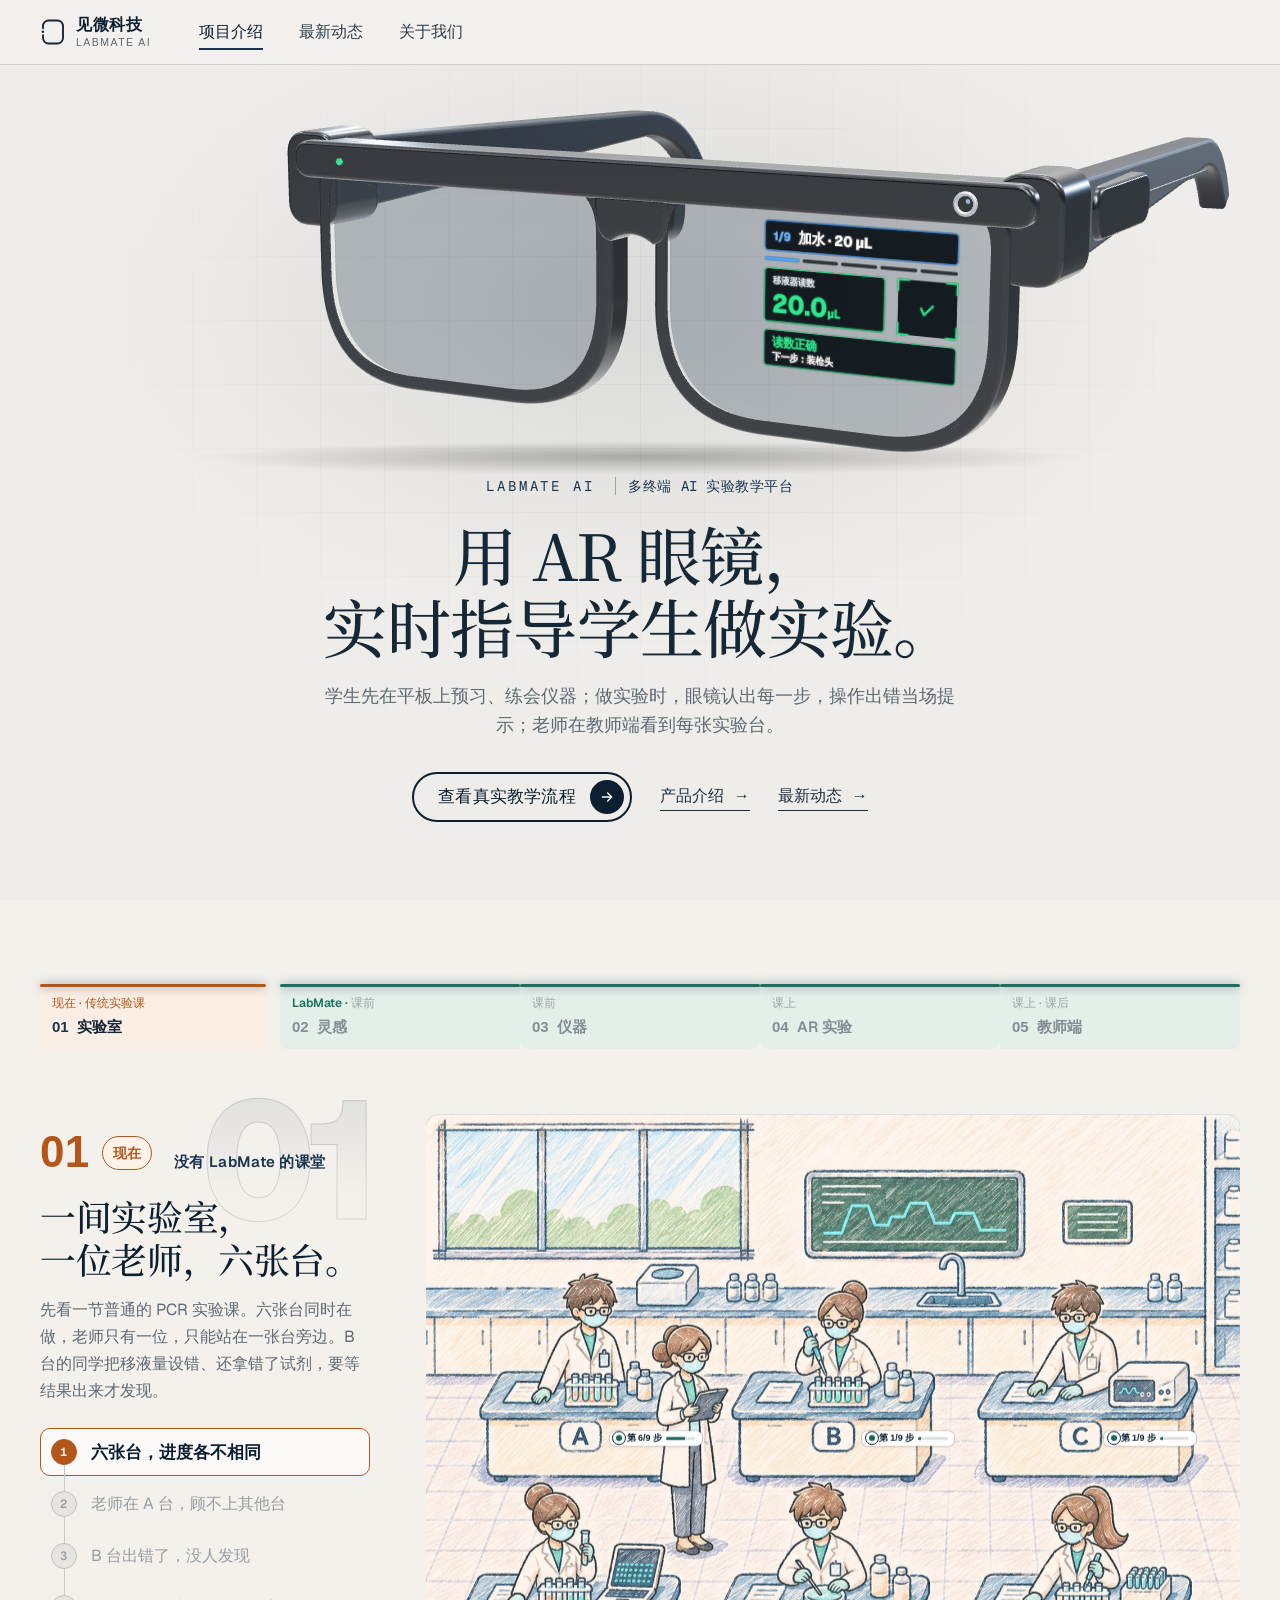
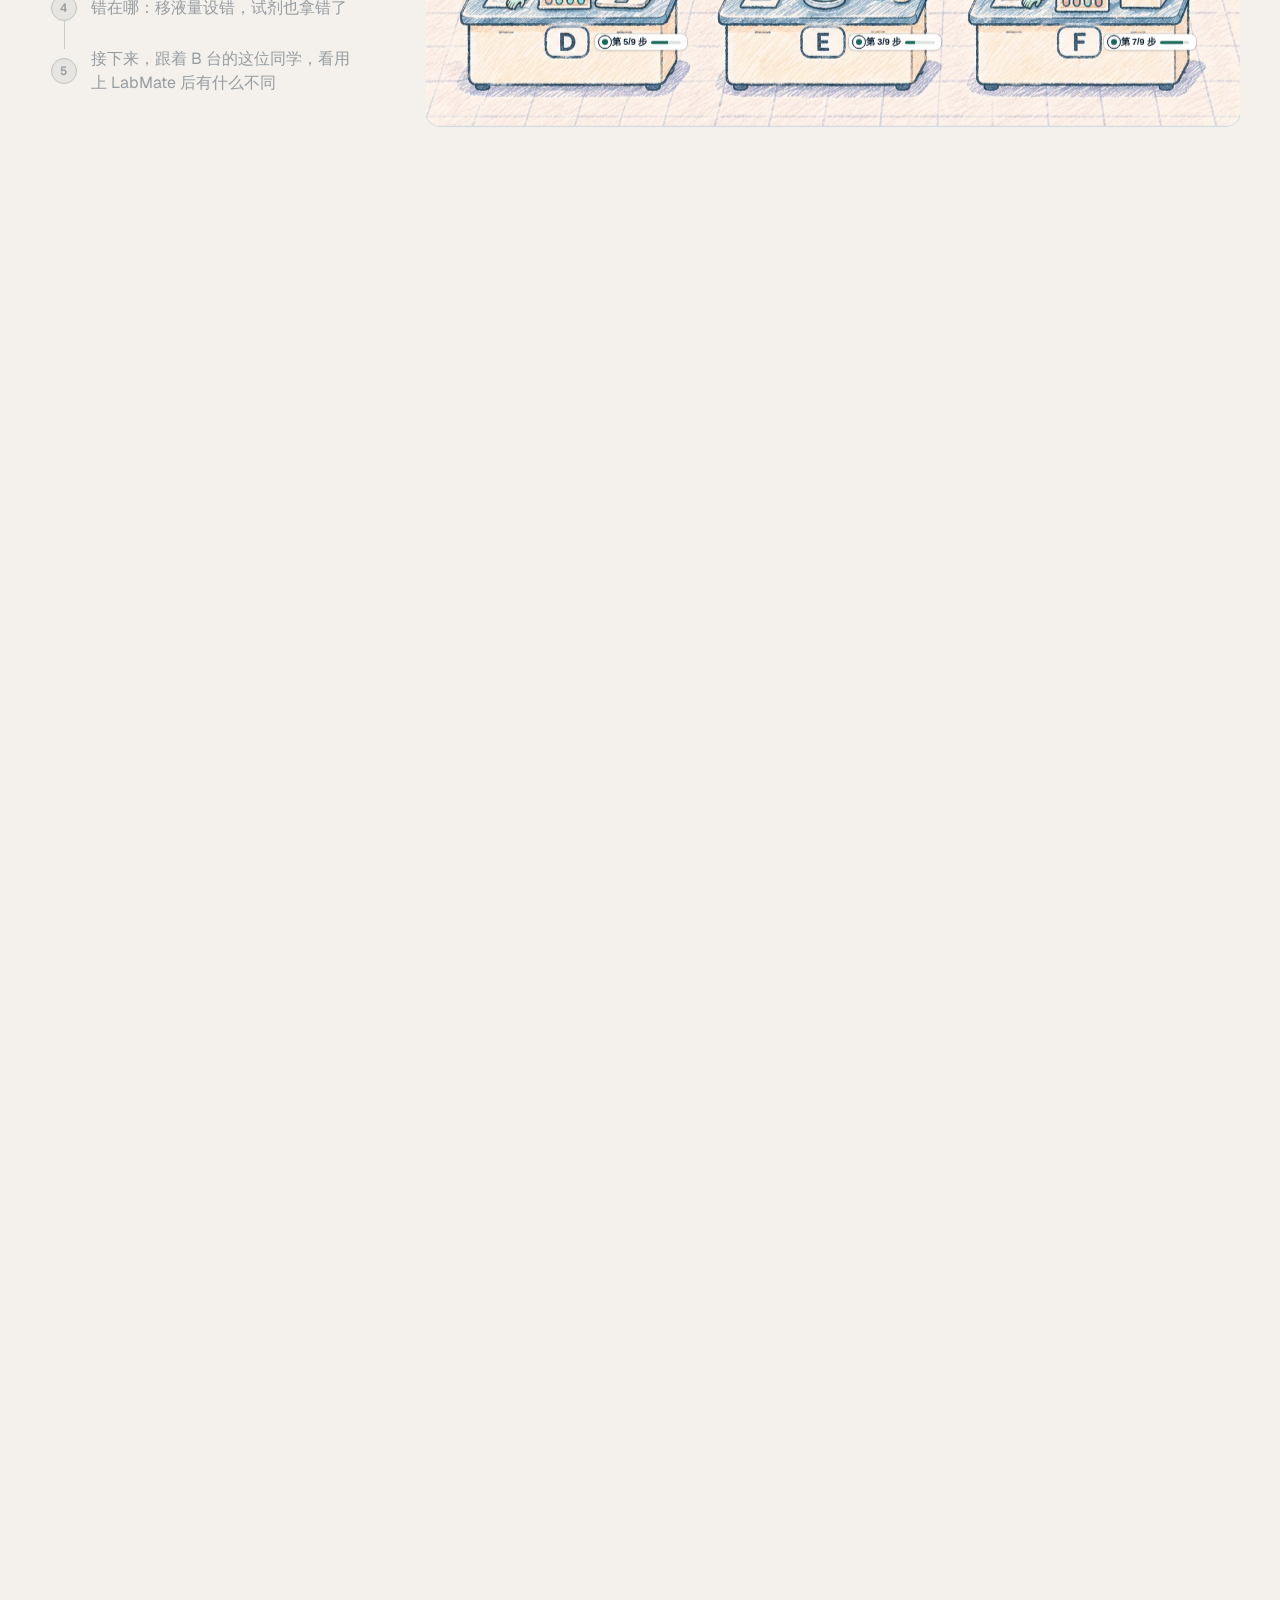
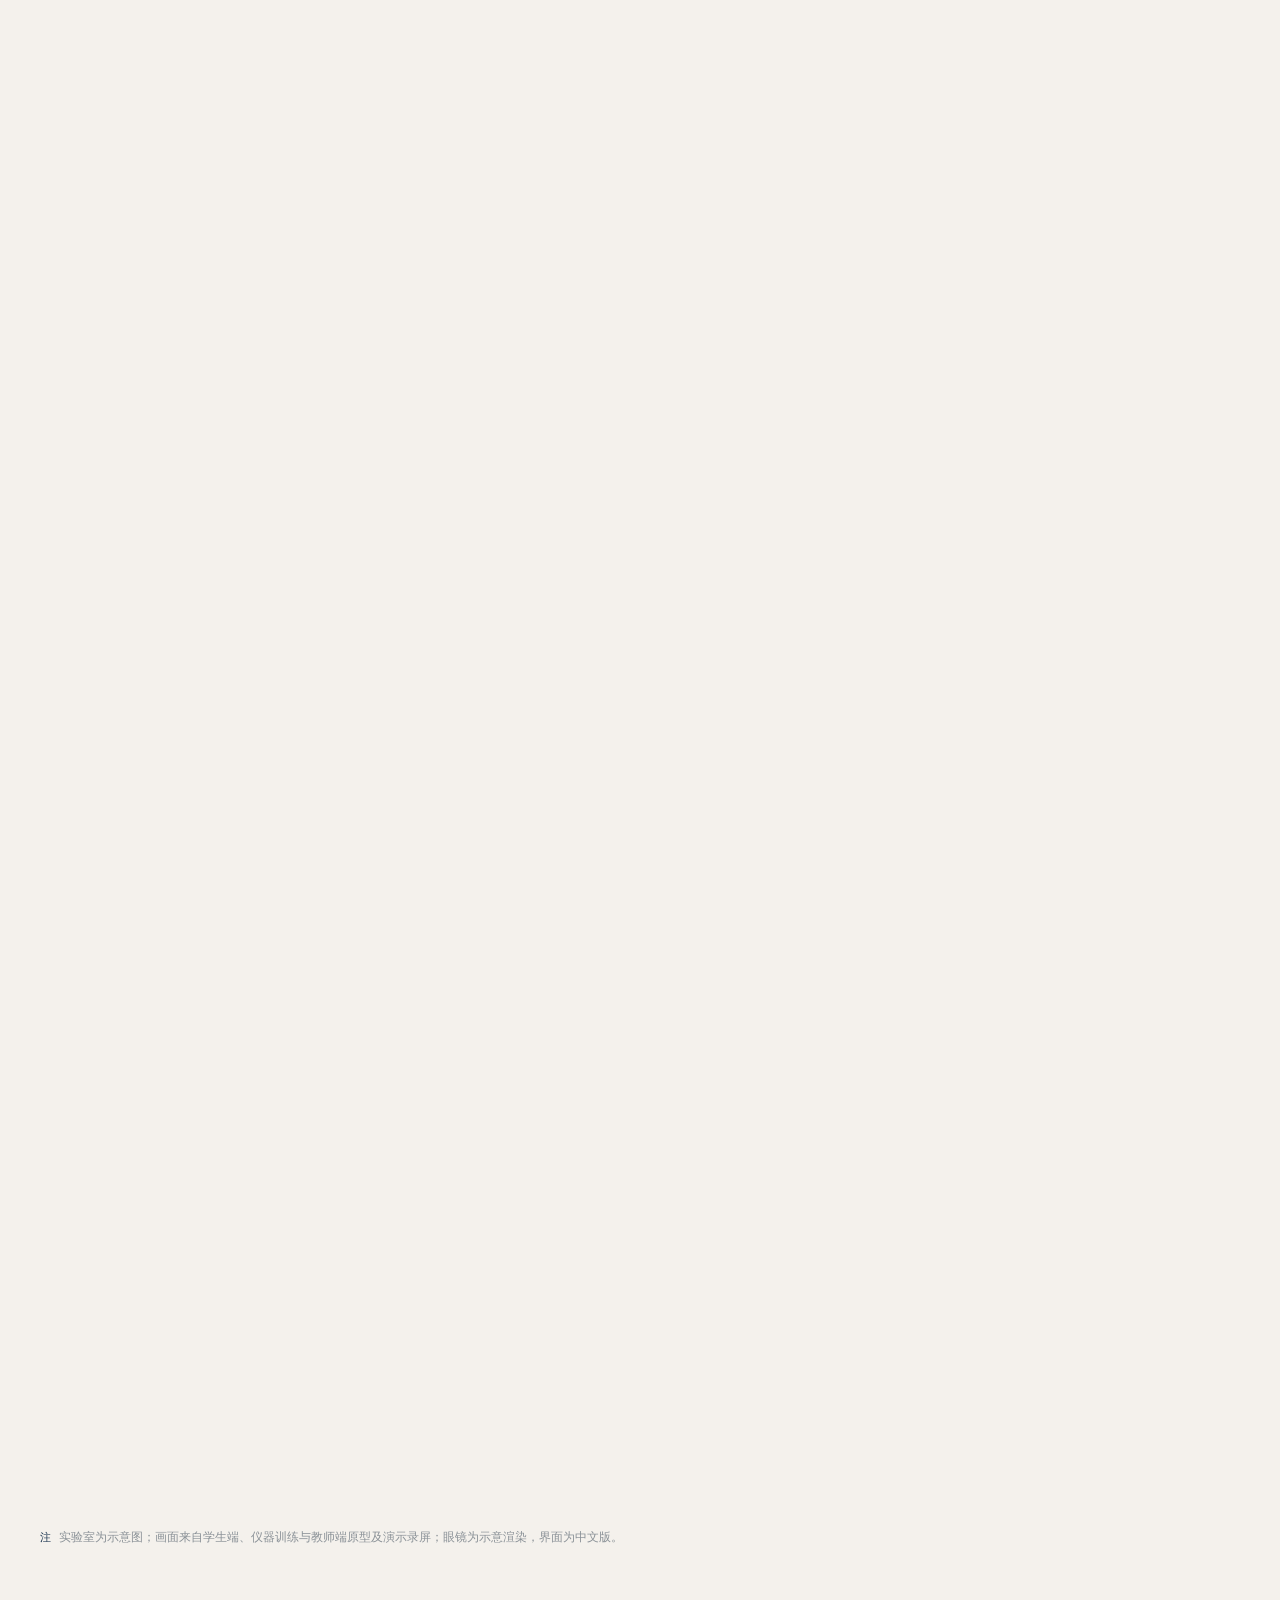
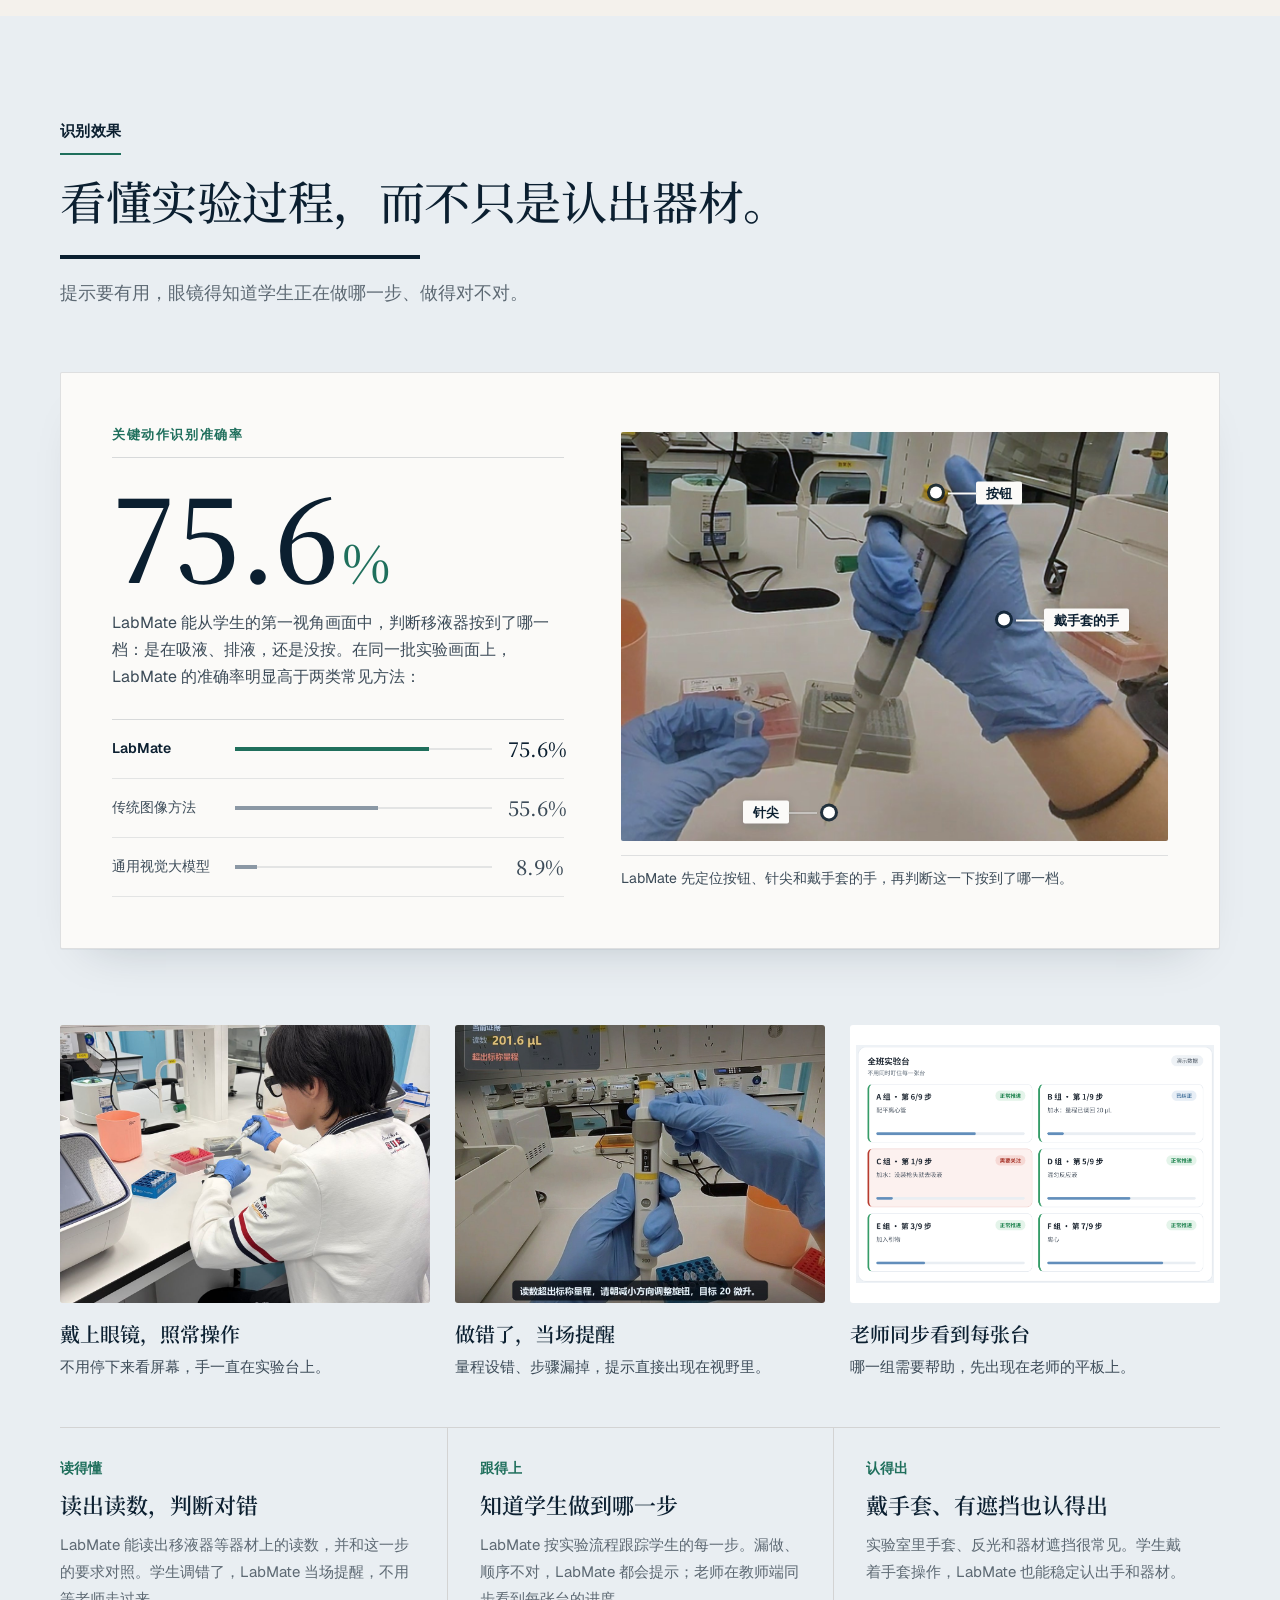
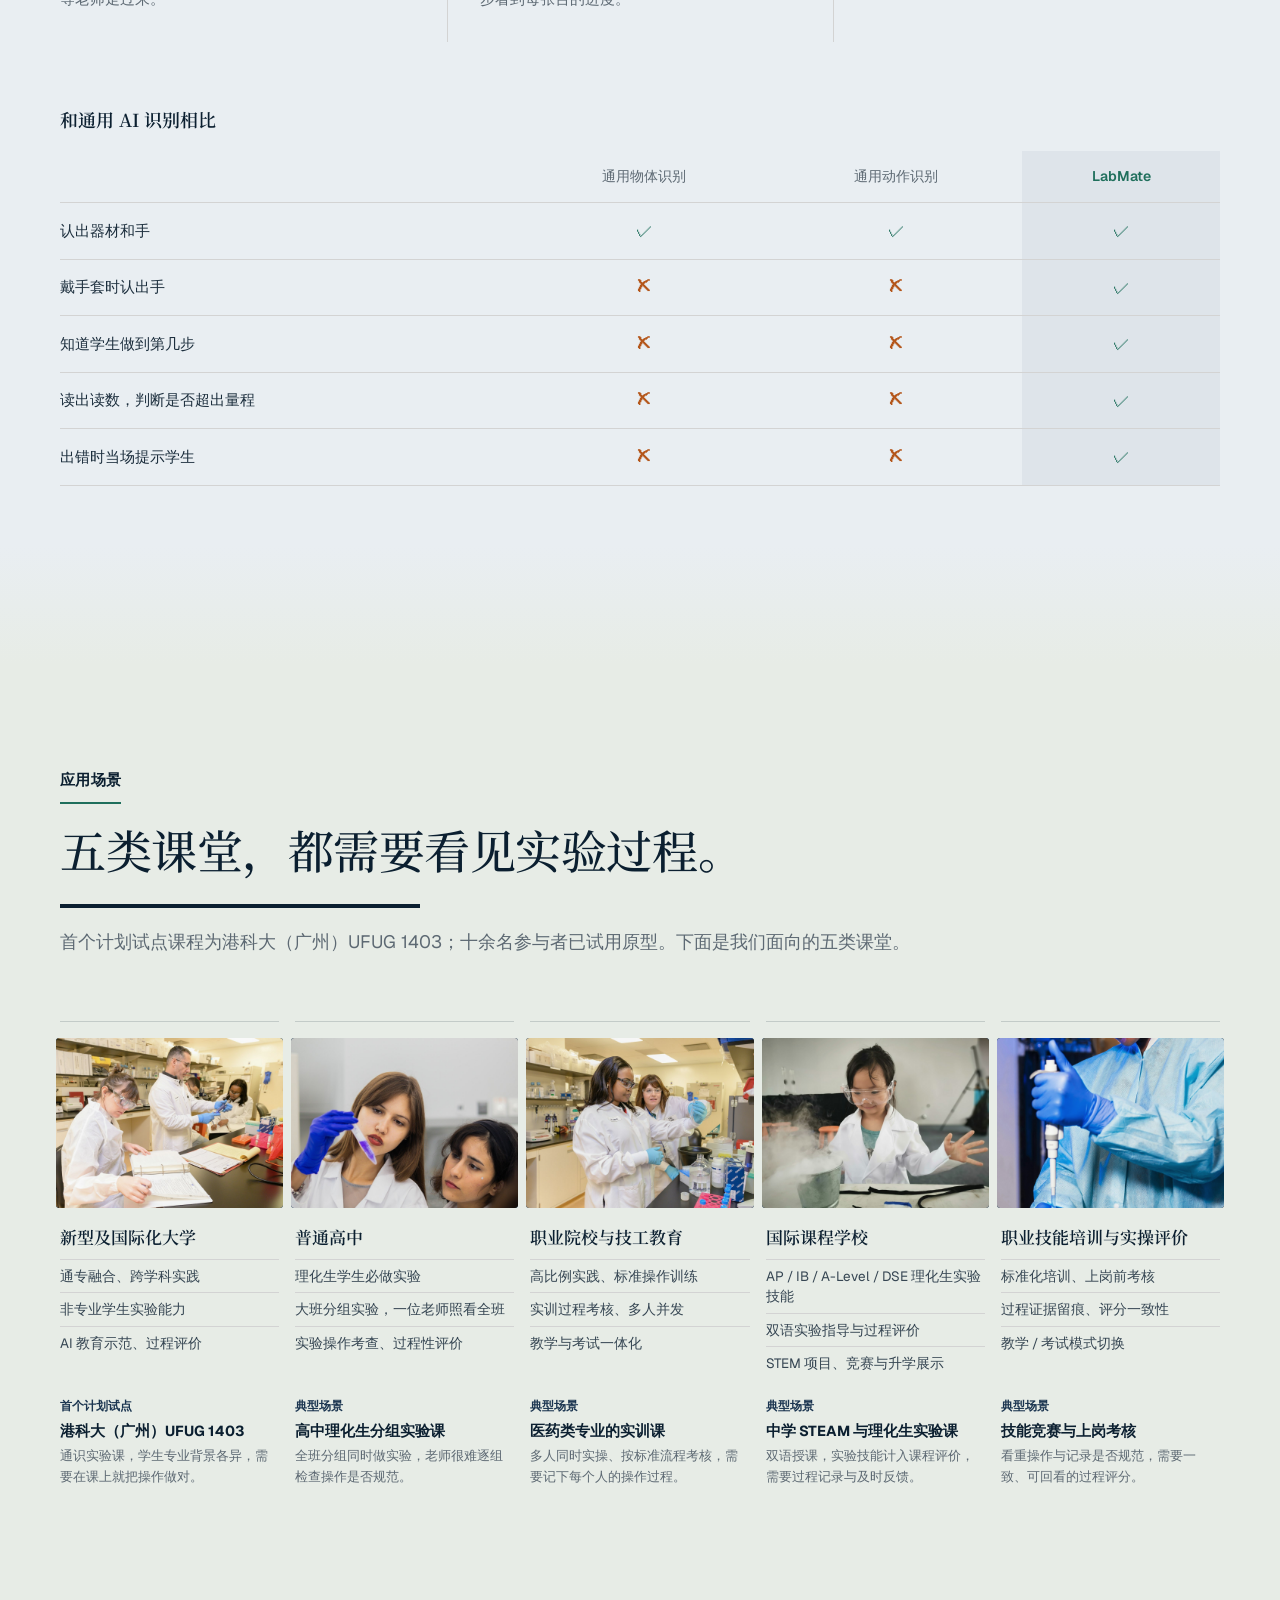
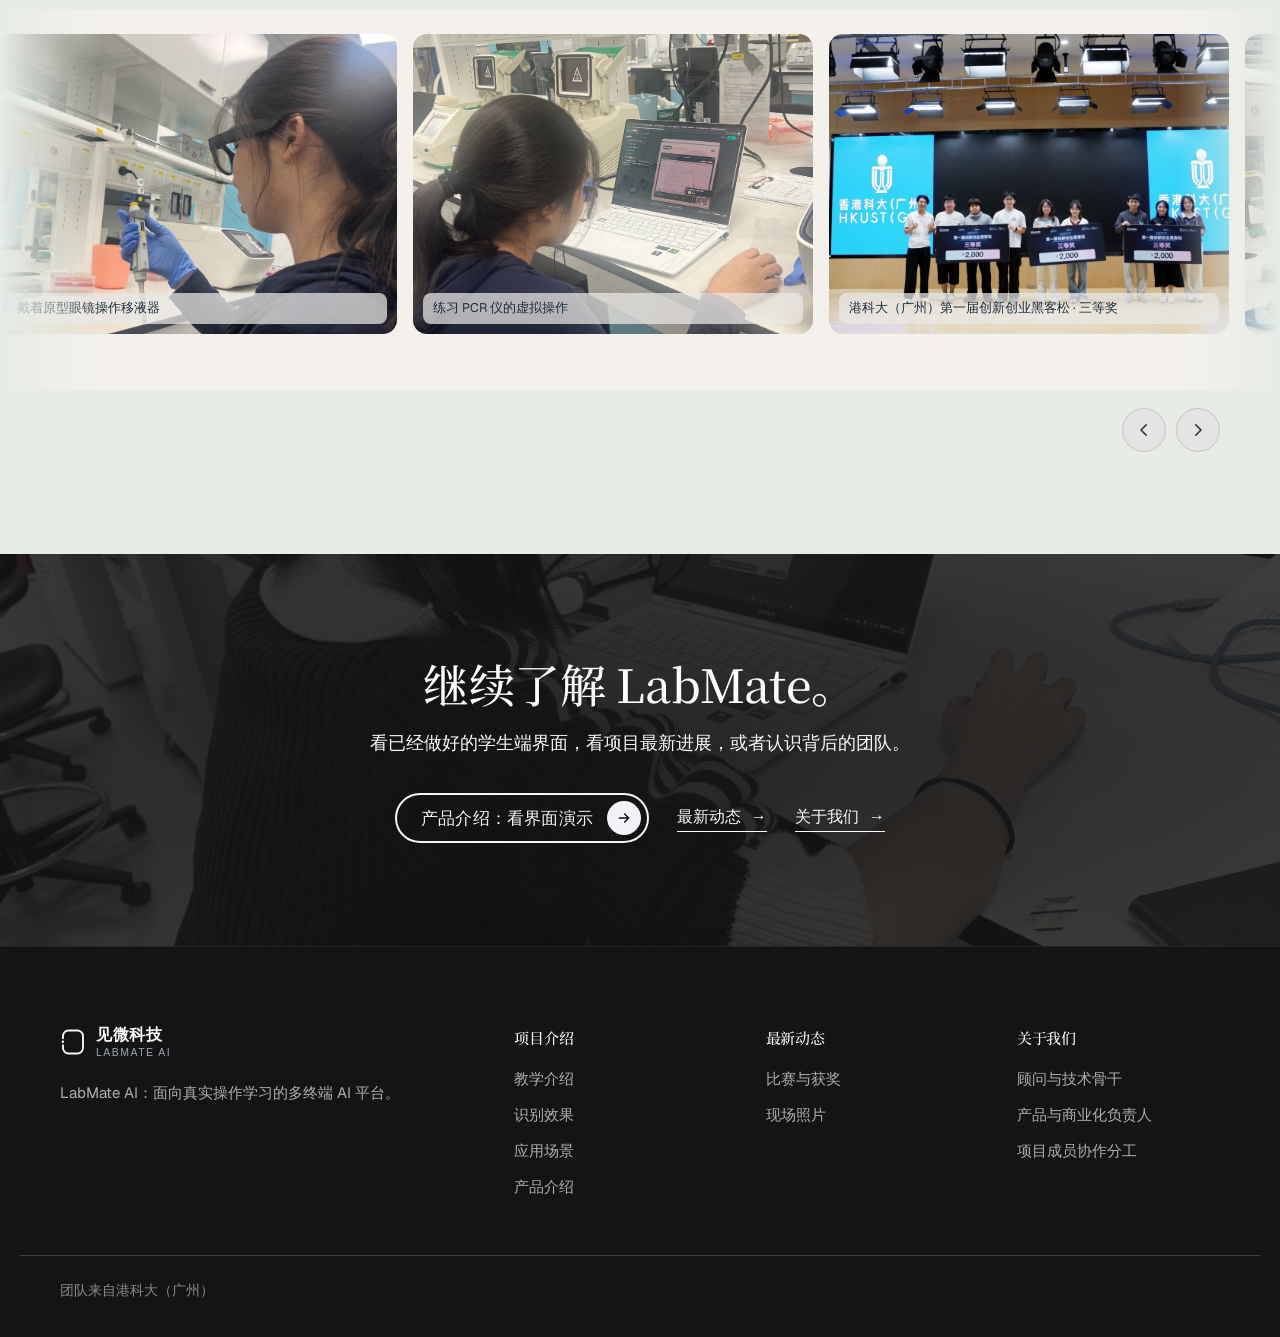
==== commit ac975ab6: "Scenarios: 国际课程学校 (drop overlapping 国际化学校) Co-Authored-By: Claude Opus 5.5 <noreply@anthropic.com> C" ====
--- a/index.html
+++ b/index.html
@@ -52,7 +52,7 @@
 <tr><th scope="row">出错时当场提示学生</th><td class="n" aria-label="不能">✗</td><td class="n" aria-label="不能">✗</td><td class="y" aria-label="能">✓</td></tr>
 </tbody></table></div>
 </div>
-</div></section><section class="x-band x-partners" data-inview="true" id="zh-project--partners"><div class="x-wrap"><header class="x-head"><p class="x-kicker">应用场景</p><h2>五类课堂，都需要看见实验过程。</h2><p>首个计划试点课程为港科大（广州）UFUG 1403；十余名参与者已试用原型。下面是我们面向的五类课堂。</p></header></div><div class="x-wrap"><ol class="x-sites"><li class="x-site" style="--i:0"><figure class="x-site-img"><img alt="大学实验室里的学生与老师" decoding="async" loading="lazy" src="bp/sites/site-university.jpg?v=20261128" width="1200" height="900"/></figure><h3>新型及国际化大学</h3><ul><li>通专融合、跨学科实践</li><li>非专业学生实验能力</li><li>AI 教育示范、过程评价</li></ul><div class="x-site-who"><span>首个计划试点</span><b>港科大（广州）UFUG 1403</b><p>通识实验课，学生专业背景各异，需要在课上就把操作做对。</p></div></li><li class="x-site" style="--i:1"><figure class="x-site-img"><img alt="学生在实验课上观察试管" decoding="async" loading="lazy" src="bp/sites/site-highschool.jpg?v=20261128" width="1200" height="900"/></figure><h3>普通高中</h3><ul><li>理化生学生必做实验</li><li>大班分组实验，一位老师照看全班</li><li>实验操作考查、过程性评价</li></ul><div class="x-site-who"><span>典型场景</span><b>高中理化生分组实验课</b><p>全班分组同时做实验，老师很难逐组检查操作是否规范。</p></div></li><li class="x-site" style="--i:1"><figure class="x-site-img"><img alt="职业实训中的实验操作" decoding="async" loading="lazy" src="bp/sites/site-vocational.jpg?v=20261128" width="1200" height="900"/></figure><h3>职业院校与技工教育</h3><ul><li>高比例实践、标准操作训练</li><li>实训过程考核、多人并发</li><li>教学与考试一体化</li></ul><div class="x-site-who"><span>典型场景</span><b>医药类专业的实训课</b><p>多人同时实操、按标准流程考核，需要记下每个人的操作过程。</p></div></li><li class="x-site" style="--i:2"><figure class="x-site-img"><img alt="学生在科学课上做实验" decoding="async" loading="lazy" src="bp/sites/site-intl.jpg?v=20261128" width="1200" height="900"/></figure><h3>国际化学校 / 国际课程学校</h3><ul><li>AP / IB / A-Level / DSE 理化生实验技能</li><li>双语实验指导与过程评价</li><li>STEM 项目、竞赛与升学展示</li></ul><div class="x-site-who"><span>典型场景</span><b>中学 STEAM 与理化生实验课</b><p>双语授课，实验技能计入课程评价，需要过程记录与及时反馈。</p></div></li><li class="x-site" style="--i:3"><figure class="x-site-img"><img alt="移液器操作特写" decoding="async" loading="lazy" src="bp/sites/site-skills.jpg?v=20261128" width="1200" height="900"/></figure><h3>职业技能培训与实操评价</h3><ul><li>标准化培训、上岗前考核</li><li>过程证据留痕、评分一致性</li><li>教学 / 考试模式切换</li></ul><div class="x-site-who"><span>典型场景</span><b>技能竞赛与上岗考核</b><p>看重操作与记录是否规范，需要一致、可回看的过程评分。</p></div></li></ol></div><div class="x-wrap"><p class="x-foot">港澳台及海外高校为下一阶段市场。</p></div><div aria-label="实验现场" class="x-gallery"><div class="x-gallery-track"><figure aria-hidden="false" class="x-gallery-item x-gallery-photo"><img alt="戴着原型眼镜操作移液器" decoding="async" height="1400" loading="lazy" src="photos/lab-glasses-2.jpg?v=20261126010235" style="color:transparent" width="1050"/><figcaption>戴着原型眼镜操作移液器</figcaption></figure><figure aria-hidden="false" class="x-gallery-item x-gallery-photo"><img alt="练习 PCR 仪的虚拟操作" decoding="async" height="1400" loading="lazy" src="photos/lab-cycler-1.jpg?v=20261126010235" style="color:transparent" width="1050"/><figcaption>练习 PCR 仪的虚拟操作</figcaption></figure><figure aria-hidden="false" class="x-gallery-item x-gallery-photo"><img alt="港科大（广州）第一届创新创业黑客松 · 三等奖" decoding="async" height="788" loading="lazy" src="photos/hackathon-stage.jpg?v=20261126010235" style="color:transparent" width="1400"/><figcaption>港科大（广州）第一届创新创业黑客松 · 三等奖</figcaption></figure><figure aria-hidden="false" class="x-gallery-item x-gallery-photo"><img alt="在实验台前戴上眼镜" decoding="async" height="1400" loading="lazy" src="photos/lab-glasses-1.jpg?v=20261126010235" style="color:transparent" width="1050"/><figcaption>在实验台前戴上眼镜</figcaption></figure><figure aria-hidden="false" class="x-gallery-item x-gallery-photo"><img alt="眼镜第一视角：提示直接显示在视野里" decoding="async" height="1200" loading="lazy" src="photos/glasses-pov-clean.jpg?v=1" style="color:transparent" width="1200"/><figcaption>眼镜第一视角：提示直接显示在视野里</figcaption></figure><figure aria-hidden="false" class="x-gallery-item x-gallery-photo"><img alt="课前在电脑上学习实验内容" decoding="async" height="1400" loading="lazy" src="photos/lab-cycler-2.jpg?v=20261126010235" style="color:transparent" width="1050"/><figcaption>课前在电脑上学习实验内容</figcaption></figure><figure aria-hidden="false" class="x-gallery-item x-gallery-photo"><img alt="黑客松获奖后的合照" decoding="async" height="1050" loading="lazy" src="photos/hackathon-team.jpg?v=20261128wb" style="color:transparent" width="1400"/><figcaption>黑客松获奖后的合照</figcaption></figure><figure aria-hidden="true" class="x-gallery-item x-gallery-photo"><img alt="戴着原型眼镜操作移液器" decoding="async" height="1400" loading="lazy" src="photos/lab-glasses-2.jpg?v=20261126010235" style="color:transparent" width="1050"/><figcaption>戴着原型眼镜操作移液器</figcaption></figure><figure aria-hidden="true" class="x-gallery-item x-gallery-photo"><img alt="练习 PCR 仪的虚拟操作" decoding="async" height="1400" loading="lazy" src="photos/lab-cycler-1.jpg?v=20261126010235" style="color:transparent" width="1050"/><figcaption>练习 PCR 仪的虚拟操作</figcaption></figure><figure aria-hidden="true" class="x-gallery-item x-gallery-photo"><img alt="港科大（广州）第一届创新创业黑客松 · 三等奖" decoding="async" height="788" loading="lazy" src="photos/hackathon-stage.jpg?v=20261126010235" style="color:transparent" width="1400"/><figcaption>港科大（广州）第一届创新创业黑客松 · 三等奖</figcaption></figure><figure aria-hidden="true" class="x-gallery-item x-gallery-photo"><img alt="在实验台前戴上眼镜" decoding="async" height="1400" loading="lazy" src="photos/lab-glasses-1.jpg?v=20261126010235" style="color:transparent" width="1050"/><figcaption>在实验台前戴上眼镜</figcaption></figure><figure aria-hidden="true" class="x-gallery-item x-gallery-photo"><img alt="眼镜第一视角：提示直接显示在视野里" decoding="async" height="1200" loading="lazy" src="photos/glasses-pov-clean.jpg?v=1" style="color:transparent" width="1200"/><figcaption>眼镜第一视角：提示直接显示在视野里</figcaption></figure><figure aria-hidden="true" class="x-gallery-item x-gallery-photo"><img alt="课前在电脑上学习实验内容" decoding="async" height="1400" loading="lazy" src="photos/lab-cycler-2.jpg?v=20261126010235" style="color:transparent" width="1050"/><figcaption>课前在电脑上学习实验内容</figcaption></figure><figure aria-hidden="true" class="x-gallery-item x-gallery-photo"><img alt="黑客松获奖后的合照" decoding="async" height="1050" loading="lazy" src="photos/hackathon-team.jpg?v=20261128wb" style="color:transparent" width="1400"/><figcaption>黑客松获奖后的合照</figcaption></figure></div></div></section><section class="x-band x-cta"><div class="x-wrap x-cta-inner"><h2>继续了解 LabMate。</h2><p>看已经做好的学生端界面，看项目最新进展，或者认识背后的团队。</p><div class="x-hero-actions"><a class="x-btn" href="product/demo/">产品介绍：看界面演示</a><a class="x-link" href="hackathon/">最新动态</a><a class="x-link" href="#zh-team">关于我们</a></div></div></section></div></main></div><footer class="site-footer"><div class="site-footer-inner"><div class="site-footer-brand"><span class="site-logo"><svg aria-hidden="true" class="jw-mark" focusable="false" viewbox="-2 -2 92 104"><path d="M4 35V26A22 22 0 0 1 26 4H62A22 22 0 0 1 84 26V74A22 22 0 0 1 62 96H26A22 22 0 0 1 4 74V63" fill="none" stroke="currentColor" stroke-linecap="round" stroke-width="7.5"></path><circle cx="3.4" cy="49" fill="currentColor" r="5"></circle></svg><span class="site-logo-text"><b>见微科技</b><span>LabMate AI</span></span></span><p>LabMate AI：面向真实操作学习的多终端 AI 平台。</p></div><div class="site-footer-col"><h2><a href="#zh-project">项目介绍</a></h2><ul><li><a href="#zh-project" data-anchor="zh-project--journey" data-anchor-view="zh-project">教学介绍</a></li><li><a href="#zh-project" data-anchor="zh-project--evidence" data-anchor-view="zh-project">识别效果</a></li><li><a href="#zh-project" data-anchor="zh-project--partners" data-anchor-view="zh-project">应用场景</a></li><li><a href="product/demo/">产品介绍</a></li></ul></div><div class="site-footer-col"><h2><a href="hackathon/">最新动态</a></h2><ul><li><a href="hackathon/">比赛与获奖</a></li><li><a href="hackathon/#photos">现场照片</a></li></ul></div><div class="site-footer-col"><h2><a href="#zh-team">关于我们</a></h2><ul><li><a href="#zh-team" data-anchor="zh-team--research" data-anchor-view="zh-team">顾问与技术骨干</a></li><li><a href="#zh-team" data-anchor="zh-team--delivery" data-anchor-view="zh-team">产品与商业化负责人</a></li><li><a href="#zh-team" data-anchor="zh-team--collaboration" data-anchor-view="zh-team">项目成员协作分工</a></li></ul></div></div><div class="site-footer-bottom"><span>团队来自港科大（广州）</span></div></footer></div></div><div class="view" data-view="zh-team" data-lang="zh" hidden><div class="site"><a class="skip-link" data-anchor="zh-team--main" href="#zh-team">跳转到内容</a><div class="lt"><header class="site-header"><div class="site-header-inner"><a class="site-logo" href="#zh-project"><svg aria-hidden="true" class="jw-mark" focusable="false" viewbox="-2 -2 92 104"><path d="M4 35V26A22 22 0 0 1 26 4H62A22 22 0 0 1 84 26V74A22 22 0 0 1 62 96H26A22 22 0 0 1 4 74V63" fill="none" stroke="currentColor" stroke-linecap="round" stroke-width="7.5"></path><circle cx="3.4" cy="49" fill="currentColor" r="5"></circle></svg><span class="site-logo-text"><b>见微科技</b><span>LabMate AI</span></span></a><nav aria-label="网站导航" class="site-nav" id="zh-team--site-nav"><div class="nv-g"><a class="nv-top" href="#zh-project">项目介绍</a><div class="nv-sub"><a href="#zh-project" data-anchor="zh-project--journey" data-anchor-view="zh-project">教学介绍</a><a href="#zh-project" data-anchor="zh-project--evidence" data-anchor-view="zh-project">识别效果</a><a href="#zh-project" data-anchor="zh-project--partners" data-anchor-view="zh-project">应用场景</a><a href="product/demo/">产品介绍</a></div></div><div class="nv-g"><a class="nv-top" href="hackathon/">最新动态</a><div class="nv-sub"><a href="hackathon/">比赛与获奖</a><a href="hackathon/#photos">现场照片</a></div></div><div class="nv-g"><a class="nv-top" href="#zh-team" aria-current="page">关于我们</a><div class="nv-sub"><a href="#zh-team" data-anchor="zh-team--research" data-anchor-view="zh-team">顾问与技术骨干</a><a href="#zh-team" data-anchor="zh-team--delivery" data-anchor-view="zh-team">产品与商业化负责人</a><a href="#zh-team" data-anchor="zh-team--collaboration" data-anchor-view="zh-team">项目成员协作分工</a></div></div></nav><div class="site-actions"><button aria-controls="zh-team--site-nav" aria-expanded="false" aria-label="打开菜单" class="site-menu"><span aria-hidden="true" class="site-burger"><i></i><i></i></span></button></div></div></header><main id="zh-team--main"><div class="site-page tm"><section class="tm-hero"><div class="tm-hero-inner"><div class="tm-hero-copy"><p class="site-hero-kicker">LabMate AI <span aria-hidden="true">|</span> <!-- -->团队来自港科大（广州）</p><h1>理解实验的人，<br/>与构建智能系统的人。</h1><p class="site-hero-lead">跨学科成员共同连接实验教学、AI 研究、软件工程与产品验证，让实验室里的问题得到具体回应。</p><nav aria-label="本页目录" class="site-hero-links"><a data-anchor="zh-team--research" href="#zh-team">顾问与技术骨干</a><a data-anchor="zh-team--delivery" href="#zh-team">产品与商业化负责人</a><a data-anchor="zh-team--collaboration" href="#zh-team">项目成员协作分工</a></nav></div><div aria-label="团队成员" class="tm-orbit" role="group"><span aria-hidden="true" class="tm-orbit-line r1"></span><span aria-hidden="true" class="tm-orbit-line r2"></span><div aria-hidden="true" class="tm-core"><svg aria-hidden="true" class="jw-mark" focusable="false" viewbox="-2 -2 92 104"><path d="M4 35V26A22 22 0 0 1 26 4H62A22 22 0 0 1 84 26V74A22 22 0 0 1 62 96H26A22 22 0 0 1 4 74V63" fill="none" stroke="currentColor" stroke-linecap="round" stroke-width="7.5"></path><circle cx="3.4" cy="49" fill="currentColor" r="5"></circle></svg><b>见微科技</b></div><div class="tm-ring r1"><a class="tm-av" data-anchor="zh-team--p-zhouan-shen" href="#zh-team" style="--a:-90deg;--n:0"><span class="tm-av-in"><span class="tm-av-img"><img alt="申洲安" decoding="async" height="150" loading="eager" src="bp/zhouan-shen.png?v=20261126010235" style="color:transparent" width="120"/></span><span class="tm-av-name">申洲安</span></span></a><a class="tm-av" data-anchor="zh-team--p-lin-chen" href="#zh-team" style="--a:-18deg;--n:1"><span class="tm-av-in"><span class="tm-av-img"><img alt="陈林" decoding="async" height="150" loading="eager" src="bp/lin-chen.png?v=20261126010235" style="color:transparent" width="120"/></span><span class="tm-av-name">陈林</span></span></a><a class="tm-av" data-anchor="zh-team--p-feng-liang" href="#zh-team" style="--a:54deg;--n:2"><span class="tm-av-in"><span class="tm-av-img"><img alt="梁枫" decoding="async" height="150" loading="eager" src="bp/feng-liang.png?v=20261128c" style="color:transparent" width="120"/></span><span class="tm-av-name">梁枫</span></span></a><a class="tm-av" data-anchor="zh-team--p-kaishun-wu" href="#zh-team" style="--a:126deg;--n:3"><span class="tm-av-in"><span class="tm-av-img"><img alt="伍楷舜" decoding="async" height="150" loading="eager" src="bp/kaishun-wu.png?v=20261126010235" style="color:transparent" width="120"/></span><span class="tm-av-name">伍楷舜</span></span></a><a class="tm-av" data-anchor="zh-team--p-qiaojin-lin" href="#zh-team" style="--a:198deg;--n:4"><span class="tm-av-in"><span class="tm-av-img"><img alt="林桥津" decoding="async" height="150" loading="eager" src="bp/qiaojin-lin.png?v=20261126010235" style="color:transparent" width="120"/></span><span class="tm-av-name">林桥津</span></span></a></div><div class="tm-ring r2"><a class="tm-av" data-anchor="zh-team--p-chenxi-wang" href="#zh-team" style="--a:-54deg;--n:3"><span class="tm-av-in"><span class="tm-av-img"><img alt="汪宸希" decoding="async" height="150" loading="eager" src="bp/chenxi-wang.png?v=20261126010235" style="color:transparent" width="120"/></span><span class="tm-av-name">汪宸希</span></span></a><a class="tm-av" data-anchor="zh-team--p-hua-xu" href="#zh-team" style="--a:66deg;--n:4"><span class="tm-av-in"><span class="tm-av-img"><img alt="徐画" decoding="async" height="150" loading="eager" src="bp/hua-xu.png?v=20261126010235" style="color:transparent" width="120"/></span><span class="tm-av-name">徐画</span></span></a><a class="tm-av" data-anchor="zh-team--p-dongxin-li" href="#zh-team" style="--a:186deg;--n:5"><span class="tm-av-in"><span class="tm-av-img"><img alt="李冬馨" decoding="async" height="150" loading="eager" src="bp/dongxin-li.png?v=20261126010235" style="color:transparent" width="120"/></span><span class="tm-av-name">李冬馨</span></span></a></div></div></div></section><section class="tm-band" data-inview="true" id="zh-team--research"><div class="site-wrap"><header class="tm-head"><h2>教师顾问与技术研究骨干</h2><p>把关教学场景、实验规范与技术路线。</p></header><div class="tm-grid five"><article class="tm-card" data-tilt="true" id="zh-team--p-zhouan-shen" style="--i:0"><div class="tm-card-in"><div class="tm-photo"><img alt="申洲安" decoding="async" height="375" loading="lazy" src="bp/zhouan-shen.png?v=20261126010235" style="color:transparent" width="300"/><span class="tm-badge">CEO</span></div><div class="tm-body"><h3>申洲安</h3><span class="tm-role">项目统筹与商业化</span><ul class="tm-creds"><li>港科大（广州）数据分析与大数据技术专业；参与 VLDB、IEEE VIS、COLM 相关研究</li><li>iGEM 金奖成员，兼具数据系统能力与生物实验理解</li><li>主导签到小程序、LLM 端云协同系统从需求到交付；创办 200+ 人学生社团</li></ul><p class="tm-focus"><b>在项目中</b>把教学痛点转化为产品范围，统筹各条线推进。</p></div></div></article><article class="tm-card" data-tilt="true" id="zh-team--p-lin-chen" style="--i:1"><div class="tm-card-in"><div class="tm-photo"><img alt="陈林" decoding="async" height="375" loading="lazy" src="bp/lin-chen.png?v=20261126010235" style="color:transparent" width="300"/><span class="tm-badge">CTO</span></div><div class="tm-body"><h3>陈林</h3><span class="tm-role">技术路线与算法攻关</span><ul class="tm-creds"><li>伍楷舜课题组博士后，研究人工智能与多模态感知</li><li>发表 / 录用论文 13 篇，涵盖 SenSys、MobiCom、PerCom、IMWUT、ICML、KDD 等</li><li>以<strong>第一作者</strong>身份发表的论文获 IEEE PerCom 2026 Mark Weiser Best Paper Award</li></ul><p class="tm-focus"><b>在项目中</b>统筹技术路线，主导步骤检测与纠正算法。</p></div></div></article><article class="tm-card" data-tilt="true" id="zh-team--p-feng-liang" style="--i:2"><div class="tm-card-in"><div class="tm-photo"><img alt="梁枫" decoding="async" height="375" loading="lazy" src="bp/feng-liang.png?v=20261128c" style="color:transparent" width="300"/><span class="tm-badge">技术骨干</span></div><div class="tm-body"><h3>梁枫</h3><span class="tm-role">核心算法与系统开发</span><ul class="tm-creds"><li>港科大（广州）人工智能专业大四，AAAI 2025 论文作者</li><li>定位导航、多传感器融合与 AR 工业监控系统开发经验，完成十万元级合同交付</li><li>ASC 国际大学生超算竞赛一等奖</li></ul><p class="tm-focus"><b>在项目中</b>第一视角识别、端侧算法优化与部署。</p></div></div></article><article class="tm-card" data-tilt="true" id="zh-team--p-kaishun-wu" style="--i:3"><div class="tm-card-in"><div class="tm-photo"><img alt="伍楷舜" decoding="async" height="375" loading="lazy" src="bp/kaishun-wu.png?v=20261126010235" style="color:transparent" width="300"/><span class="tm-badge">顾问</span></div><div class="tm-body"><h3>伍楷舜</h3><span class="tm-role">专家顾问｜教育与科研战略</span><ul class="tm-creds"><li>IEEE / IET / AAIA / AIIA Fellow；教育部霍英东青年教师奖、全国五一劳动奖章</li><li>港科大（广州）协理副校长（研究），兼任思政及国情教育中心主任、教育基金会理事长</li><li>广州博萃德学校 Vice President，熟悉国际学校实验教学</li></ul><p class="tm-focus"><b>在项目中</b>把关教育场景与技术路线，对接国际学校试点。</p></div></div></article><article class="tm-card" data-tilt="true" id="zh-team--p-qiaojin-lin" style="--i:4"><div class="tm-card-in"><div class="tm-photo"><img alt="林桥津" decoding="async" height="375" loading="lazy" src="bp/qiaojin-lin.png?v=20261126010235" style="color:transparent" width="300"/><span class="tm-badge">顾问</span></div><div class="tm-body"><h3>林桥津</h3><span class="tm-role">教学顾问｜生命科学实验</span><ul class="tm-creds"><li>港科大（广州）助理教授，主讲本科核心课程 General Biology I</li><li>师从剑桥大学 Christine Holt 教授（英国皇家学会院士）</li><li>连续两年指导 iGEM 团队斩获国际金奖</li><li>指导“实验课程 AI 辅助系统”方向毕业设计，推动 AI 进入实验教学</li></ul><p class="tm-focus"><b>在项目中</b>审核实验 SOP，界定提示边界与过程评价标准。</p></div></div></article></div></div></section><section class="tm-band alt tm-research" data-inview="true" id="zh-team--delivery"><div class="site-wrap"><header class="tm-head"><h2>产品与商业化负责人</h2><p>把实验流程变成数据与原型，把原型带到客户与采购面前。</p></header><div class="tm-grid three"><article class="tm-card" data-tilt="true" id="zh-team--p-chenxi-wang" style="--i:0"><div class="tm-card-in"><div class="tm-photo"><img alt="汪宸希" decoding="async" height="375" loading="lazy" src="bp/chenxi-wang.png?v=20261126010235" style="color:transparent" width="300"/></div><div class="tm-body"><h3>汪宸希</h3><span class="tm-role">商业化与运营联合负责人</span><ul class="tm-creds"><li>港科大（广州）数据科学与大数据技术专业大三</li><li>负责客户与采购访谈、竞品分析、定价与财务测算</li><li>共同运营面向港科大（广州）与民心港人子弟学校的家教匹配平台，社群 200+、已盈利</li></ul><p class="tm-focus"><b>在项目中</b>推进客户访谈、竞品与定价测算。</p></div></div></article><article class="tm-card" data-tilt="true" id="zh-team--p-hua-xu" style="--i:1"><div class="tm-card-in"><div class="tm-photo"><img alt="徐画" decoding="async" height="375" loading="lazy" src="bp/hua-xu.png?v=20261126010235" style="color:transparent" width="300"/></div><div class="tm-body"><h3>徐画</h3><span class="tm-role">AI 研究与跨学科技术整合</span><ul class="tm-creds"><li>港科大（广州）数据科学与大数据技术专业大四</li><li>国奖唯一获得者；研究被 ICML 2025、ICML 2026 接收</li><li>iGEM 金奖团队队长兼湿实验负责人，熟悉真实实验流程</li></ul><p class="tm-focus"><b>在项目中</b>实验流程建模、动作识别、数据采集标注与原型测试。</p></div></div></article><article class="tm-card" data-tilt="true" id="zh-team--p-dongxin-li" style="--i:2"><div class="tm-card-in"><div class="tm-photo"><img alt="李冬馨" decoding="async" height="375" loading="lazy" src="bp/dongxin-li.png?v=20261126010235" style="color:transparent" width="300"/></div><div class="tm-body"><h3>李冬馨</h3><span class="tm-role">商业化与运营负责人</span><ul class="tm-creds"><li>港科大（广州）数据科学与大数据技术专业大三</li><li>负责用户与市场研究、教师及采购访谈、商业计划与申报</li><li>电子皮肤项目：搭建实验平台、采集 2000+ 样本，熟悉实验室现场</li><li>共同运营家教匹配平台，社群 200+、单月利润超 1500 元</li></ul><p class="tm-focus"><b>在项目中</b>用户与市场研究、教师及采购访谈、商业计划。</p></div></div></article></div></div></section><section class="tm-band" id="zh-team--collaboration"><div class="site-wrap"><header class="tm-head"><h2>每个关键环节，都有明确的协作分工。</h2><p>选一个环节，看看由谁负责。</p></header><div class="tm-collab" data-collab="true"><div aria-hidden="true" class="tm-crowd"><div class="tm-crowd-p" data-person="zhouan-shen"><span class="tm-crowd-img"><img alt="申洲安" decoding="async" height="200" loading="lazy" src="bp/zhouan-shen.png?v=20261126010235" style="color:transparent" width="160"/></span><b>申洲安</b><span>项目统筹与商业化</span></div><div class="tm-crowd-p" data-person="lin-chen"><span class="tm-crowd-img"><img alt="陈林" decoding="async" height="200" loading="lazy" src="bp/lin-chen.png?v=20261126010235" style="color:transparent" width="160"/></span><b>陈林</b><span>技术路线与算法攻关</span></div><div class="tm-crowd-p" data-person="feng-liang"><span class="tm-crowd-img"><img alt="梁枫" decoding="async" height="200" loading="lazy" src="bp/feng-liang.png?v=20261128c" style="color:transparent" width="160"/></span><b>梁枫</b><span>核心算法与系统开发</span></div><div class="tm-crowd-p" data-person="kaishun-wu"><span class="tm-crowd-img"><img alt="伍楷舜" decoding="async" height="200" loading="lazy" src="bp/kaishun-wu.png?v=20261126010235" style="color:transparent" width="160"/></span><b>伍楷舜</b><span>专家顾问｜教育与科研战略</span></div><div class="tm-crowd-p" data-person="qiaojin-lin"><span class="tm-crowd-img"><img alt="林桥津" decoding="async" height="200" loading="lazy" src="bp/qiaojin-lin.png?v=20261126010235" style="color:transparent" width="160"/></span><b>林桥津</b><span>教学顾问｜生命科学实验</span></div><div class="tm-crowd-p" data-person="chenxi-wang"><span class="tm-crowd-img"><img alt="汪宸希" decoding="async" height="200" loading="lazy" src="bp/chenxi-wang.png?v=20261126010235" style="color:transparent" width="160"/></span><b>汪宸希</b><span>商业化与运营联合负责人</span></div><div class="tm-crowd-p" data-person="hua-xu"><span class="tm-crowd-img"><img alt="徐画" decoding="async" height="200" loading="lazy" src="bp/hua-xu.png?v=20261126010235" style="color:transparent" width="160"/></span><b>徐画</b><span>AI 研究与跨学科技术整合</span></div><div class="tm-crowd-p" data-person="dongxin-li"><span class="tm-crowd-img"><img alt="李冬馨" decoding="async" height="200" loading="lazy" src="bp/dongxin-li.png?v=20261126010235" style="color:transparent" width="160"/></span><b>李冬馨</b><span>商业化与运营负责人</span></div></div><div class="tm-areas"><button aria-pressed="false" data-area="0" data-people="qiaojin-lin hua-xu" type="button"><b>实验与教学</b><span class="tm-area-body">审核 SOP、界定提示边界与过程评价标准；把实验流程建模成可识别的步骤。</span><span class="tm-area-who">林桥津、徐画</span></button><button aria-pressed="false" data-area="1" data-people="lin-chen feng-liang hua-xu" type="button"><b>识别算法与部署</b><span class="tm-area-body">步骤检测与纠正算法、第一视角识别、动作识别与数据标注、端侧部署。</span><span class="tm-area-who">陈林、梁枫、徐画</span></button><button aria-pressed="false" data-area="2" data-people="zhouan-shen dongxin-li hua-xu" type="button"><b>产品范围与原型验证</b><span class="tm-area-body">把教学痛点转化为产品范围，做用户研究和原型测试。</span><span class="tm-area-who">申洲安、李冬馨、徐画</span></button><button aria-pressed="false" data-area="3" data-people="kaishun-wu zhouan-shen chenxi-wang dongxin-li" type="button"><b>商业化与试点</b><span class="tm-area-body">客户与采购访谈、竞品与定价测算、商业计划，以及国际学校试点对接。</span><span class="tm-area-who">伍楷舜、申洲安、汪宸希、李冬馨</span></button></div></div></div></section><section class="x-band x-cta tm-cta"><div class="x-wrap x-cta-inner"><h2>看看 LabMate，如何在实验台上工作。</h2><div class="x-hero-actions"><a class="x-btn" data-anchor="zh-project--journey" data-anchor-view="zh-project" href="#zh-project">查看真实教学流程</a><a class="x-link" href="product/demo/">产品介绍</a><a class="x-link" href="hackathon/">最新动态</a></div></div></section></div></main></div><footer class="site-footer"><div class="site-footer-inner"><div class="site-footer-brand"><span class="site-logo"><svg aria-hidden="true" class="jw-mark" focusable="false" viewbox="-2 -2 92 104"><path d="M4 35V26A22 22 0 0 1 26 4H62A22 22 0 0 1 84 26V74A22 22 0 0 1 62 96H26A22 22 0 0 1 4 74V63" fill="none" stroke="currentColor" stroke-linecap="round" stroke-width="7.5"></path><circle cx="3.4" cy="49" fill="currentColor" r="5"></circle></svg><span class="site-logo-text"><b>见微科技</b><span>LabMate AI</span></span></span><p>LabMate AI：面向真实操作学习的多终端 AI 平台。</p></div><div class="site-footer-col"><h2><a href="#zh-project">项目介绍</a></h2><ul><li><a href="#zh-project" data-anchor="zh-project--journey" data-anchor-view="zh-project">教学介绍</a></li><li><a href="#zh-project" data-anchor="zh-project--evidence" data-anchor-view="zh-project">识别效果</a></li><li><a href="#zh-project" data-anchor="zh-project--partners" data-anchor-view="zh-project">应用场景</a></li><li><a href="product/demo/">产品介绍</a></li></ul></div><div class="site-footer-col"><h2><a href="hackathon/">最新动态</a></h2><ul><li><a href="hackathon/">比赛与获奖</a></li><li><a href="hackathon/#photos">现场照片</a></li></ul></div><div class="site-footer-col"><h2><a href="#zh-team">关于我们</a></h2><ul><li><a href="#zh-team" data-anchor="zh-team--research" data-anchor-view="zh-team">顾问与技术骨干</a></li><li><a href="#zh-team" data-anchor="zh-team--delivery" data-anchor-view="zh-team">产品与商业化负责人</a></li><li><a href="#zh-team" data-anchor="zh-team--collaboration" data-anchor-view="zh-team">项目成员协作分工</a></li></ul></div></div><div class="site-footer-bottom"><span>团队来自港科大（广州）</span></div></footer></div></div>
+</div></section><section class="x-band x-partners" data-inview="true" id="zh-project--partners"><div class="x-wrap"><header class="x-head"><p class="x-kicker">应用场景</p><h2>五类课堂，都需要看见实验过程。</h2><p>首个计划试点课程为港科大（广州）UFUG 1403；十余名参与者已试用原型。下面是我们面向的五类课堂。</p></header></div><div class="x-wrap"><ol class="x-sites"><li class="x-site" style="--i:0"><figure class="x-site-img"><img alt="大学实验室里的学生与老师" decoding="async" loading="lazy" src="bp/sites/site-university.jpg?v=20261128" width="1200" height="900"/></figure><h3>新型及国际化大学</h3><ul><li>通专融合、跨学科实践</li><li>非专业学生实验能力</li><li>AI 教育示范、过程评价</li></ul><div class="x-site-who"><span>首个计划试点</span><b>港科大（广州）UFUG 1403</b><p>通识实验课，学生专业背景各异，需要在课上就把操作做对。</p></div></li><li class="x-site" style="--i:1"><figure class="x-site-img"><img alt="学生在实验课上观察试管" decoding="async" loading="lazy" src="bp/sites/site-highschool.jpg?v=20261128" width="1200" height="900"/></figure><h3>普通高中</h3><ul><li>理化生学生必做实验</li><li>大班分组实验，一位老师照看全班</li><li>实验操作考查、过程性评价</li></ul><div class="x-site-who"><span>典型场景</span><b>高中理化生分组实验课</b><p>全班分组同时做实验，老师很难逐组检查操作是否规范。</p></div></li><li class="x-site" style="--i:1"><figure class="x-site-img"><img alt="职业实训中的实验操作" decoding="async" loading="lazy" src="bp/sites/site-vocational.jpg?v=20261128" width="1200" height="900"/></figure><h3>职业院校与技工教育</h3><ul><li>高比例实践、标准操作训练</li><li>实训过程考核、多人并发</li><li>教学与考试一体化</li></ul><div class="x-site-who"><span>典型场景</span><b>医药类专业的实训课</b><p>多人同时实操、按标准流程考核，需要记下每个人的操作过程。</p></div></li><li class="x-site" style="--i:2"><figure class="x-site-img"><img alt="学生在科学课上做实验" decoding="async" loading="lazy" src="bp/sites/site-intl.jpg?v=20261128" width="1200" height="900"/></figure><h3>国际课程学校</h3><ul><li>AP / IB / A-Level / DSE 理化生实验技能</li><li>双语实验指导与过程评价</li><li>STEM 项目、竞赛与升学展示</li></ul><div class="x-site-who"><span>典型场景</span><b>中学 STEAM 与理化生实验课</b><p>双语授课，实验技能计入课程评价，需要过程记录与及时反馈。</p></div></li><li class="x-site" style="--i:3"><figure class="x-site-img"><img alt="移液器操作特写" decoding="async" loading="lazy" src="bp/sites/site-skills.jpg?v=20261128" width="1200" height="900"/></figure><h3>职业技能培训与实操评价</h3><ul><li>标准化培训、上岗前考核</li><li>过程证据留痕、评分一致性</li><li>教学 / 考试模式切换</li></ul><div class="x-site-who"><span>典型场景</span><b>技能竞赛与上岗考核</b><p>看重操作与记录是否规范，需要一致、可回看的过程评分。</p></div></li></ol></div><div class="x-wrap"><p class="x-foot">港澳台及海外高校为下一阶段市场。</p></div><div aria-label="实验现场" class="x-gallery"><div class="x-gallery-track"><figure aria-hidden="false" class="x-gallery-item x-gallery-photo"><img alt="戴着原型眼镜操作移液器" decoding="async" height="1400" loading="lazy" src="photos/lab-glasses-2.jpg?v=20261126010235" style="color:transparent" width="1050"/><figcaption>戴着原型眼镜操作移液器</figcaption></figure><figure aria-hidden="false" class="x-gallery-item x-gallery-photo"><img alt="练习 PCR 仪的虚拟操作" decoding="async" height="1400" loading="lazy" src="photos/lab-cycler-1.jpg?v=20261126010235" style="color:transparent" width="1050"/><figcaption>练习 PCR 仪的虚拟操作</figcaption></figure><figure aria-hidden="false" class="x-gallery-item x-gallery-photo"><img alt="港科大（广州）第一届创新创业黑客松 · 三等奖" decoding="async" height="788" loading="lazy" src="photos/hackathon-stage.jpg?v=20261126010235" style="color:transparent" width="1400"/><figcaption>港科大（广州）第一届创新创业黑客松 · 三等奖</figcaption></figure><figure aria-hidden="false" class="x-gallery-item x-gallery-photo"><img alt="在实验台前戴上眼镜" decoding="async" height="1400" loading="lazy" src="photos/lab-glasses-1.jpg?v=20261126010235" style="color:transparent" width="1050"/><figcaption>在实验台前戴上眼镜</figcaption></figure><figure aria-hidden="false" class="x-gallery-item x-gallery-photo"><img alt="眼镜第一视角：提示直接显示在视野里" decoding="async" height="1200" loading="lazy" src="photos/glasses-pov-clean.jpg?v=1" style="color:transparent" width="1200"/><figcaption>眼镜第一视角：提示直接显示在视野里</figcaption></figure><figure aria-hidden="false" class="x-gallery-item x-gallery-photo"><img alt="课前在电脑上学习实验内容" decoding="async" height="1400" loading="lazy" src="photos/lab-cycler-2.jpg?v=20261126010235" style="color:transparent" width="1050"/><figcaption>课前在电脑上学习实验内容</figcaption></figure><figure aria-hidden="false" class="x-gallery-item x-gallery-photo"><img alt="黑客松获奖后的合照" decoding="async" height="1050" loading="lazy" src="photos/hackathon-team.jpg?v=20261128wb" style="color:transparent" width="1400"/><figcaption>黑客松获奖后的合照</figcaption></figure><figure aria-hidden="true" class="x-gallery-item x-gallery-photo"><img alt="戴着原型眼镜操作移液器" decoding="async" height="1400" loading="lazy" src="photos/lab-glasses-2.jpg?v=20261126010235" style="color:transparent" width="1050"/><figcaption>戴着原型眼镜操作移液器</figcaption></figure><figure aria-hidden="true" class="x-gallery-item x-gallery-photo"><img alt="练习 PCR 仪的虚拟操作" decoding="async" height="1400" loading="lazy" src="photos/lab-cycler-1.jpg?v=20261126010235" style="color:transparent" width="1050"/><figcaption>练习 PCR 仪的虚拟操作</figcaption></figure><figure aria-hidden="true" class="x-gallery-item x-gallery-photo"><img alt="港科大（广州）第一届创新创业黑客松 · 三等奖" decoding="async" height="788" loading="lazy" src="photos/hackathon-stage.jpg?v=20261126010235" style="color:transparent" width="1400"/><figcaption>港科大（广州）第一届创新创业黑客松 · 三等奖</figcaption></figure><figure aria-hidden="true" class="x-gallery-item x-gallery-photo"><img alt="在实验台前戴上眼镜" decoding="async" height="1400" loading="lazy" src="photos/lab-glasses-1.jpg?v=20261126010235" style="color:transparent" width="1050"/><figcaption>在实验台前戴上眼镜</figcaption></figure><figure aria-hidden="true" class="x-gallery-item x-gallery-photo"><img alt="眼镜第一视角：提示直接显示在视野里" decoding="async" height="1200" loading="lazy" src="photos/glasses-pov-clean.jpg?v=1" style="color:transparent" width="1200"/><figcaption>眼镜第一视角：提示直接显示在视野里</figcaption></figure><figure aria-hidden="true" class="x-gallery-item x-gallery-photo"><img alt="课前在电脑上学习实验内容" decoding="async" height="1400" loading="lazy" src="photos/lab-cycler-2.jpg?v=20261126010235" style="color:transparent" width="1050"/><figcaption>课前在电脑上学习实验内容</figcaption></figure><figure aria-hidden="true" class="x-gallery-item x-gallery-photo"><img alt="黑客松获奖后的合照" decoding="async" height="1050" loading="lazy" src="photos/hackathon-team.jpg?v=20261128wb" style="color:transparent" width="1400"/><figcaption>黑客松获奖后的合照</figcaption></figure></div></div></section><section class="x-band x-cta"><div class="x-wrap x-cta-inner"><h2>继续了解 LabMate。</h2><p>看已经做好的学生端界面，看项目最新进展，或者认识背后的团队。</p><div class="x-hero-actions"><a class="x-btn" href="product/demo/">产品介绍：看界面演示</a><a class="x-link" href="hackathon/">最新动态</a><a class="x-link" href="#zh-team">关于我们</a></div></div></section></div></main></div><footer class="site-footer"><div class="site-footer-inner"><div class="site-footer-brand"><span class="site-logo"><svg aria-hidden="true" class="jw-mark" focusable="false" viewbox="-2 -2 92 104"><path d="M4 35V26A22 22 0 0 1 26 4H62A22 22 0 0 1 84 26V74A22 22 0 0 1 62 96H26A22 22 0 0 1 4 74V63" fill="none" stroke="currentColor" stroke-linecap="round" stroke-width="7.5"></path><circle cx="3.4" cy="49" fill="currentColor" r="5"></circle></svg><span class="site-logo-text"><b>见微科技</b><span>LabMate AI</span></span></span><p>LabMate AI：面向真实操作学习的多终端 AI 平台。</p></div><div class="site-footer-col"><h2><a href="#zh-project">项目介绍</a></h2><ul><li><a href="#zh-project" data-anchor="zh-project--journey" data-anchor-view="zh-project">教学介绍</a></li><li><a href="#zh-project" data-anchor="zh-project--evidence" data-anchor-view="zh-project">识别效果</a></li><li><a href="#zh-project" data-anchor="zh-project--partners" data-anchor-view="zh-project">应用场景</a></li><li><a href="product/demo/">产品介绍</a></li></ul></div><div class="site-footer-col"><h2><a href="hackathon/">最新动态</a></h2><ul><li><a href="hackathon/">比赛与获奖</a></li><li><a href="hackathon/#photos">现场照片</a></li></ul></div><div class="site-footer-col"><h2><a href="#zh-team">关于我们</a></h2><ul><li><a href="#zh-team" data-anchor="zh-team--research" data-anchor-view="zh-team">顾问与技术骨干</a></li><li><a href="#zh-team" data-anchor="zh-team--delivery" data-anchor-view="zh-team">产品与商业化负责人</a></li><li><a href="#zh-team" data-anchor="zh-team--collaboration" data-anchor-view="zh-team">项目成员协作分工</a></li></ul></div></div><div class="site-footer-bottom"><span>团队来自港科大（广州）</span></div></footer></div></div><div class="view" data-view="zh-team" data-lang="zh" hidden><div class="site"><a class="skip-link" data-anchor="zh-team--main" href="#zh-team">跳转到内容</a><div class="lt"><header class="site-header"><div class="site-header-inner"><a class="site-logo" href="#zh-project"><svg aria-hidden="true" class="jw-mark" focusable="false" viewbox="-2 -2 92 104"><path d="M4 35V26A22 22 0 0 1 26 4H62A22 22 0 0 1 84 26V74A22 22 0 0 1 62 96H26A22 22 0 0 1 4 74V63" fill="none" stroke="currentColor" stroke-linecap="round" stroke-width="7.5"></path><circle cx="3.4" cy="49" fill="currentColor" r="5"></circle></svg><span class="site-logo-text"><b>见微科技</b><span>LabMate AI</span></span></a><nav aria-label="网站导航" class="site-nav" id="zh-team--site-nav"><div class="nv-g"><a class="nv-top" href="#zh-project">项目介绍</a><div class="nv-sub"><a href="#zh-project" data-anchor="zh-project--journey" data-anchor-view="zh-project">教学介绍</a><a href="#zh-project" data-anchor="zh-project--evidence" data-anchor-view="zh-project">识别效果</a><a href="#zh-project" data-anchor="zh-project--partners" data-anchor-view="zh-project">应用场景</a><a href="product/demo/">产品介绍</a></div></div><div class="nv-g"><a class="nv-top" href="hackathon/">最新动态</a><div class="nv-sub"><a href="hackathon/">比赛与获奖</a><a href="hackathon/#photos">现场照片</a></div></div><div class="nv-g"><a class="nv-top" href="#zh-team" aria-current="page">关于我们</a><div class="nv-sub"><a href="#zh-team" data-anchor="zh-team--research" data-anchor-view="zh-team">顾问与技术骨干</a><a href="#zh-team" data-anchor="zh-team--delivery" data-anchor-view="zh-team">产品与商业化负责人</a><a href="#zh-team" data-anchor="zh-team--collaboration" data-anchor-view="zh-team">项目成员协作分工</a></div></div></nav><div class="site-actions"><button aria-controls="zh-team--site-nav" aria-expanded="false" aria-label="打开菜单" class="site-menu"><span aria-hidden="true" class="site-burger"><i></i><i></i></span></button></div></div></header><main id="zh-team--main"><div class="site-page tm"><section class="tm-hero"><div class="tm-hero-inner"><div class="tm-hero-copy"><p class="site-hero-kicker">LabMate AI <span aria-hidden="true">|</span> <!-- -->团队来自港科大（广州）</p><h1>理解实验的人，<br/>与构建智能系统的人。</h1><p class="site-hero-lead">跨学科成员共同连接实验教学、AI 研究、软件工程与产品验证，让实验室里的问题得到具体回应。</p><nav aria-label="本页目录" class="site-hero-links"><a data-anchor="zh-team--research" href="#zh-team">顾问与技术骨干</a><a data-anchor="zh-team--delivery" href="#zh-team">产品与商业化负责人</a><a data-anchor="zh-team--collaboration" href="#zh-team">项目成员协作分工</a></nav></div><div aria-label="团队成员" class="tm-orbit" role="group"><span aria-hidden="true" class="tm-orbit-line r1"></span><span aria-hidden="true" class="tm-orbit-line r2"></span><div aria-hidden="true" class="tm-core"><svg aria-hidden="true" class="jw-mark" focusable="false" viewbox="-2 -2 92 104"><path d="M4 35V26A22 22 0 0 1 26 4H62A22 22 0 0 1 84 26V74A22 22 0 0 1 62 96H26A22 22 0 0 1 4 74V63" fill="none" stroke="currentColor" stroke-linecap="round" stroke-width="7.5"></path><circle cx="3.4" cy="49" fill="currentColor" r="5"></circle></svg><b>见微科技</b></div><div class="tm-ring r1"><a class="tm-av" data-anchor="zh-team--p-zhouan-shen" href="#zh-team" style="--a:-90deg;--n:0"><span class="tm-av-in"><span class="tm-av-img"><img alt="申洲安" decoding="async" height="150" loading="eager" src="bp/zhouan-shen.png?v=20261126010235" style="color:transparent" width="120"/></span><span class="tm-av-name">申洲安</span></span></a><a class="tm-av" data-anchor="zh-team--p-lin-chen" href="#zh-team" style="--a:-18deg;--n:1"><span class="tm-av-in"><span class="tm-av-img"><img alt="陈林" decoding="async" height="150" loading="eager" src="bp/lin-chen.png?v=20261126010235" style="color:transparent" width="120"/></span><span class="tm-av-name">陈林</span></span></a><a class="tm-av" data-anchor="zh-team--p-feng-liang" href="#zh-team" style="--a:54deg;--n:2"><span class="tm-av-in"><span class="tm-av-img"><img alt="梁枫" decoding="async" height="150" loading="eager" src="bp/feng-liang.png?v=20261128c" style="color:transparent" width="120"/></span><span class="tm-av-name">梁枫</span></span></a><a class="tm-av" data-anchor="zh-team--p-kaishun-wu" href="#zh-team" style="--a:126deg;--n:3"><span class="tm-av-in"><span class="tm-av-img"><img alt="伍楷舜" decoding="async" height="150" loading="eager" src="bp/kaishun-wu.png?v=20261126010235" style="color:transparent" width="120"/></span><span class="tm-av-name">伍楷舜</span></span></a><a class="tm-av" data-anchor="zh-team--p-qiaojin-lin" href="#zh-team" style="--a:198deg;--n:4"><span class="tm-av-in"><span class="tm-av-img"><img alt="林桥津" decoding="async" height="150" loading="eager" src="bp/qiaojin-lin.png?v=20261126010235" style="color:transparent" width="120"/></span><span class="tm-av-name">林桥津</span></span></a></div><div class="tm-ring r2"><a class="tm-av" data-anchor="zh-team--p-chenxi-wang" href="#zh-team" style="--a:-54deg;--n:3"><span class="tm-av-in"><span class="tm-av-img"><img alt="汪宸希" decoding="async" height="150" loading="eager" src="bp/chenxi-wang.png?v=20261126010235" style="color:transparent" width="120"/></span><span class="tm-av-name">汪宸希</span></span></a><a class="tm-av" data-anchor="zh-team--p-hua-xu" href="#zh-team" style="--a:66deg;--n:4"><span class="tm-av-in"><span class="tm-av-img"><img alt="徐画" decoding="async" height="150" loading="eager" src="bp/hua-xu.png?v=20261126010235" style="color:transparent" width="120"/></span><span class="tm-av-name">徐画</span></span></a><a class="tm-av" data-anchor="zh-team--p-dongxin-li" href="#zh-team" style="--a:186deg;--n:5"><span class="tm-av-in"><span class="tm-av-img"><img alt="李冬馨" decoding="async" height="150" loading="eager" src="bp/dongxin-li.png?v=20261126010235" style="color:transparent" width="120"/></span><span class="tm-av-name">李冬馨</span></span></a></div></div></div></section><section class="tm-band" data-inview="true" id="zh-team--research"><div class="site-wrap"><header class="tm-head"><h2>教师顾问与技术研究骨干</h2><p>把关教学场景、实验规范与技术路线。</p></header><div class="tm-grid five"><article class="tm-card" data-tilt="true" id="zh-team--p-zhouan-shen" style="--i:0"><div class="tm-card-in"><div class="tm-photo"><img alt="申洲安" decoding="async" height="375" loading="lazy" src="bp/zhouan-shen.png?v=20261126010235" style="color:transparent" width="300"/><span class="tm-badge">CEO</span></div><div class="tm-body"><h3>申洲安</h3><span class="tm-role">项目统筹与商业化</span><ul class="tm-creds"><li>港科大（广州）数据分析与大数据技术专业；参与 VLDB、IEEE VIS、COLM 相关研究</li><li>iGEM 金奖成员，兼具数据系统能力与生物实验理解</li><li>主导签到小程序、LLM 端云协同系统从需求到交付；创办 200+ 人学生社团</li></ul><p class="tm-focus"><b>在项目中</b>把教学痛点转化为产品范围，统筹各条线推进。</p></div></div></article><article class="tm-card" data-tilt="true" id="zh-team--p-lin-chen" style="--i:1"><div class="tm-card-in"><div class="tm-photo"><img alt="陈林" decoding="async" height="375" loading="lazy" src="bp/lin-chen.png?v=20261126010235" style="color:transparent" width="300"/><span class="tm-badge">CTO</span></div><div class="tm-body"><h3>陈林</h3><span class="tm-role">技术路线与算法攻关</span><ul class="tm-creds"><li>伍楷舜课题组博士后，研究人工智能与多模态感知</li><li>发表 / 录用论文 13 篇，涵盖 SenSys、MobiCom、PerCom、IMWUT、ICML、KDD 等</li><li>以<strong>第一作者</strong>身份发表的论文获 IEEE PerCom 2026 Mark Weiser Best Paper Award</li></ul><p class="tm-focus"><b>在项目中</b>统筹技术路线，主导步骤检测与纠正算法。</p></div></div></article><article class="tm-card" data-tilt="true" id="zh-team--p-feng-liang" style="--i:2"><div class="tm-card-in"><div class="tm-photo"><img alt="梁枫" decoding="async" height="375" loading="lazy" src="bp/feng-liang.png?v=20261128c" style="color:transparent" width="300"/><span class="tm-badge">技术骨干</span></div><div class="tm-body"><h3>梁枫</h3><span class="tm-role">核心算法与系统开发</span><ul class="tm-creds"><li>港科大（广州）人工智能专业大四，AAAI 2025 论文作者</li><li>定位导航、多传感器融合与 AR 工业监控系统开发经验，完成十万元级合同交付</li><li>ASC 国际大学生超算竞赛一等奖</li></ul><p class="tm-focus"><b>在项目中</b>第一视角识别、端侧算法优化与部署。</p></div></div></article><article class="tm-card" data-tilt="true" id="zh-team--p-kaishun-wu" style="--i:3"><div class="tm-card-in"><div class="tm-photo"><img alt="伍楷舜" decoding="async" height="375" loading="lazy" src="bp/kaishun-wu.png?v=20261126010235" style="color:transparent" width="300"/><span class="tm-badge">顾问</span></div><div class="tm-body"><h3>伍楷舜</h3><span class="tm-role">专家顾问｜教育与科研战略</span><ul class="tm-creds"><li>IEEE / IET / AAIA / AIIA Fellow；教育部霍英东青年教师奖、全国五一劳动奖章</li><li>港科大（广州）协理副校长（研究），兼任思政及国情教育中心主任、教育基金会理事长</li><li>广州博萃德学校 Vice President，熟悉国际学校实验教学</li></ul><p class="tm-focus"><b>在项目中</b>把关教育场景与技术路线，对接国际学校试点。</p></div></div></article><article class="tm-card" data-tilt="true" id="zh-team--p-qiaojin-lin" style="--i:4"><div class="tm-card-in"><div class="tm-photo"><img alt="林桥津" decoding="async" height="375" loading="lazy" src="bp/qiaojin-lin.png?v=20261126010235" style="color:transparent" width="300"/><span class="tm-badge">顾问</span></div><div class="tm-body"><h3>林桥津</h3><span class="tm-role">教学顾问｜生命科学实验</span><ul class="tm-creds"><li>港科大（广州）助理教授，主讲本科核心课程 General Biology I</li><li>师从剑桥大学 Christine Holt 教授（英国皇家学会院士）</li><li>连续两年指导 iGEM 团队斩获国际金奖</li><li>指导“实验课程 AI 辅助系统”方向毕业设计，推动 AI 进入实验教学</li></ul><p class="tm-focus"><b>在项目中</b>审核实验 SOP，界定提示边界与过程评价标准。</p></div></div></article></div></div></section><section class="tm-band alt tm-research" data-inview="true" id="zh-team--delivery"><div class="site-wrap"><header class="tm-head"><h2>产品与商业化负责人</h2><p>把实验流程变成数据与原型，把原型带到客户与采购面前。</p></header><div class="tm-grid three"><article class="tm-card" data-tilt="true" id="zh-team--p-chenxi-wang" style="--i:0"><div class="tm-card-in"><div class="tm-photo"><img alt="汪宸希" decoding="async" height="375" loading="lazy" src="bp/chenxi-wang.png?v=20261126010235" style="color:transparent" width="300"/></div><div class="tm-body"><h3>汪宸希</h3><span class="tm-role">商业化与运营联合负责人</span><ul class="tm-creds"><li>港科大（广州）数据科学与大数据技术专业大三</li><li>负责客户与采购访谈、竞品分析、定价与财务测算</li><li>共同运营面向港科大（广州）与民心港人子弟学校的家教匹配平台，社群 200+、已盈利</li></ul><p class="tm-focus"><b>在项目中</b>推进客户访谈、竞品与定价测算。</p></div></div></article><article class="tm-card" data-tilt="true" id="zh-team--p-hua-xu" style="--i:1"><div class="tm-card-in"><div class="tm-photo"><img alt="徐画" decoding="async" height="375" loading="lazy" src="bp/hua-xu.png?v=20261126010235" style="color:transparent" width="300"/></div><div class="tm-body"><h3>徐画</h3><span class="tm-role">AI 研究与跨学科技术整合</span><ul class="tm-creds"><li>港科大（广州）数据科学与大数据技术专业大四</li><li>国奖唯一获得者；研究被 ICML 2025、ICML 2026 接收</li><li>iGEM 金奖团队队长兼湿实验负责人，熟悉真实实验流程</li></ul><p class="tm-focus"><b>在项目中</b>实验流程建模、动作识别、数据采集标注与原型测试。</p></div></div></article><article class="tm-card" data-tilt="true" id="zh-team--p-dongxin-li" style="--i:2"><div class="tm-card-in"><div class="tm-photo"><img alt="李冬馨" decoding="async" height="375" loading="lazy" src="bp/dongxin-li.png?v=20261126010235" style="color:transparent" width="300"/></div><div class="tm-body"><h3>李冬馨</h3><span class="tm-role">商业化与运营负责人</span><ul class="tm-creds"><li>港科大（广州）数据科学与大数据技术专业大三</li><li>负责用户与市场研究、教师及采购访谈、商业计划与申报</li><li>电子皮肤项目：搭建实验平台、采集 2000+ 样本，熟悉实验室现场</li><li>共同运营家教匹配平台，社群 200+、单月利润超 1500 元</li></ul><p class="tm-focus"><b>在项目中</b>用户与市场研究、教师及采购访谈、商业计划。</p></div></div></article></div></div></section><section class="tm-band" id="zh-team--collaboration"><div class="site-wrap"><header class="tm-head"><h2>每个关键环节，都有明确的协作分工。</h2><p>选一个环节，看看由谁负责。</p></header><div class="tm-collab" data-collab="true"><div aria-hidden="true" class="tm-crowd"><div class="tm-crowd-p" data-person="zhouan-shen"><span class="tm-crowd-img"><img alt="申洲安" decoding="async" height="200" loading="lazy" src="bp/zhouan-shen.png?v=20261126010235" style="color:transparent" width="160"/></span><b>申洲安</b><span>项目统筹与商业化</span></div><div class="tm-crowd-p" data-person="lin-chen"><span class="tm-crowd-img"><img alt="陈林" decoding="async" height="200" loading="lazy" src="bp/lin-chen.png?v=20261126010235" style="color:transparent" width="160"/></span><b>陈林</b><span>技术路线与算法攻关</span></div><div class="tm-crowd-p" data-person="feng-liang"><span class="tm-crowd-img"><img alt="梁枫" decoding="async" height="200" loading="lazy" src="bp/feng-liang.png?v=20261128c" style="color:transparent" width="160"/></span><b>梁枫</b><span>核心算法与系统开发</span></div><div class="tm-crowd-p" data-person="kaishun-wu"><span class="tm-crowd-img"><img alt="伍楷舜" decoding="async" height="200" loading="lazy" src="bp/kaishun-wu.png?v=20261126010235" style="color:transparent" width="160"/></span><b>伍楷舜</b><span>专家顾问｜教育与科研战略</span></div><div class="tm-crowd-p" data-person="qiaojin-lin"><span class="tm-crowd-img"><img alt="林桥津" decoding="async" height="200" loading="lazy" src="bp/qiaojin-lin.png?v=20261126010235" style="color:transparent" width="160"/></span><b>林桥津</b><span>教学顾问｜生命科学实验</span></div><div class="tm-crowd-p" data-person="chenxi-wang"><span class="tm-crowd-img"><img alt="汪宸希" decoding="async" height="200" loading="lazy" src="bp/chenxi-wang.png?v=20261126010235" style="color:transparent" width="160"/></span><b>汪宸希</b><span>商业化与运营联合负责人</span></div><div class="tm-crowd-p" data-person="hua-xu"><span class="tm-crowd-img"><img alt="徐画" decoding="async" height="200" loading="lazy" src="bp/hua-xu.png?v=20261126010235" style="color:transparent" width="160"/></span><b>徐画</b><span>AI 研究与跨学科技术整合</span></div><div class="tm-crowd-p" data-person="dongxin-li"><span class="tm-crowd-img"><img alt="李冬馨" decoding="async" height="200" loading="lazy" src="bp/dongxin-li.png?v=20261126010235" style="color:transparent" width="160"/></span><b>李冬馨</b><span>商业化与运营负责人</span></div></div><div class="tm-areas"><button aria-pressed="false" data-area="0" data-people="qiaojin-lin hua-xu" type="button"><b>实验与教学</b><span class="tm-area-body">审核 SOP、界定提示边界与过程评价标准；把实验流程建模成可识别的步骤。</span><span class="tm-area-who">林桥津、徐画</span></button><button aria-pressed="false" data-area="1" data-people="lin-chen feng-liang hua-xu" type="button"><b>识别算法与部署</b><span class="tm-area-body">步骤检测与纠正算法、第一视角识别、动作识别与数据标注、端侧部署。</span><span class="tm-area-who">陈林、梁枫、徐画</span></button><button aria-pressed="false" data-area="2" data-people="zhouan-shen dongxin-li hua-xu" type="button"><b>产品范围与原型验证</b><span class="tm-area-body">把教学痛点转化为产品范围，做用户研究和原型测试。</span><span class="tm-area-who">申洲安、李冬馨、徐画</span></button><button aria-pressed="false" data-area="3" data-people="kaishun-wu zhouan-shen chenxi-wang dongxin-li" type="button"><b>商业化与试点</b><span class="tm-area-body">客户与采购访谈、竞品与定价测算、商业计划，以及国际学校试点对接。</span><span class="tm-area-who">伍楷舜、申洲安、汪宸希、李冬馨</span></button></div></div></div></section><section class="x-band x-cta tm-cta"><div class="x-wrap x-cta-inner"><h2>看看 LabMate，如何在实验台上工作。</h2><div class="x-hero-actions"><a class="x-btn" data-anchor="zh-project--journey" data-anchor-view="zh-project" href="#zh-project">查看真实教学流程</a><a class="x-link" href="product/demo/">产品介绍</a><a class="x-link" href="hackathon/">最新动态</a></div></div></section></div></main></div><footer class="site-footer"><div class="site-footer-inner"><div class="site-footer-brand"><span class="site-logo"><svg aria-hidden="true" class="jw-mark" focusable="false" viewbox="-2 -2 92 104"><path d="M4 35V26A22 22 0 0 1 26 4H62A22 22 0 0 1 84 26V74A22 22 0 0 1 62 96H26A22 22 0 0 1 4 74V63" fill="none" stroke="currentColor" stroke-linecap="round" stroke-width="7.5"></path><circle cx="3.4" cy="49" fill="currentColor" r="5"></circle></svg><span class="site-logo-text"><b>见微科技</b><span>LabMate AI</span></span></span><p>LabMate AI：面向真实操作学习的多终端 AI 平台。</p></div><div class="site-footer-col"><h2><a href="#zh-project">项目介绍</a></h2><ul><li><a href="#zh-project" data-anchor="zh-project--journey" data-anchor-view="zh-project">教学介绍</a></li><li><a href="#zh-project" data-anchor="zh-project--evidence" data-anchor-view="zh-project">识别效果</a></li><li><a href="#zh-project" data-anchor="zh-project--partners" data-anchor-view="zh-project">应用场景</a></li><li><a href="product/demo/">产品介绍</a></li></ul></div><div class="site-footer-col"><h2><a href="hackathon/">最新动态</a></h2><ul><li><a href="hackathon/">比赛与获奖</a></li><li><a href="hackathon/#photos">现场照片</a></li></ul></div><div class="site-footer-col"><h2><a href="#zh-team">关于我们</a></h2><ul><li><a href="#zh-team" data-anchor="zh-team--research" data-anchor-view="zh-team">顾问与技术骨干</a></li><li><a href="#zh-team" data-anchor="zh-team--delivery" data-anchor-view="zh-team">产品与商业化负责人</a></li><li><a href="#zh-team" data-anchor="zh-team--collaboration" data-anchor-view="zh-team">项目成员协作分工</a></li></ul></div></div><div class="site-footer-bottom"><span>团队来自港科大（广州）</span></div></footer></div></div>
 <div class="preview-toast" role="status" aria-live="polite"></div>
 
 <script>window.PREVIEW_FX=false;</script>
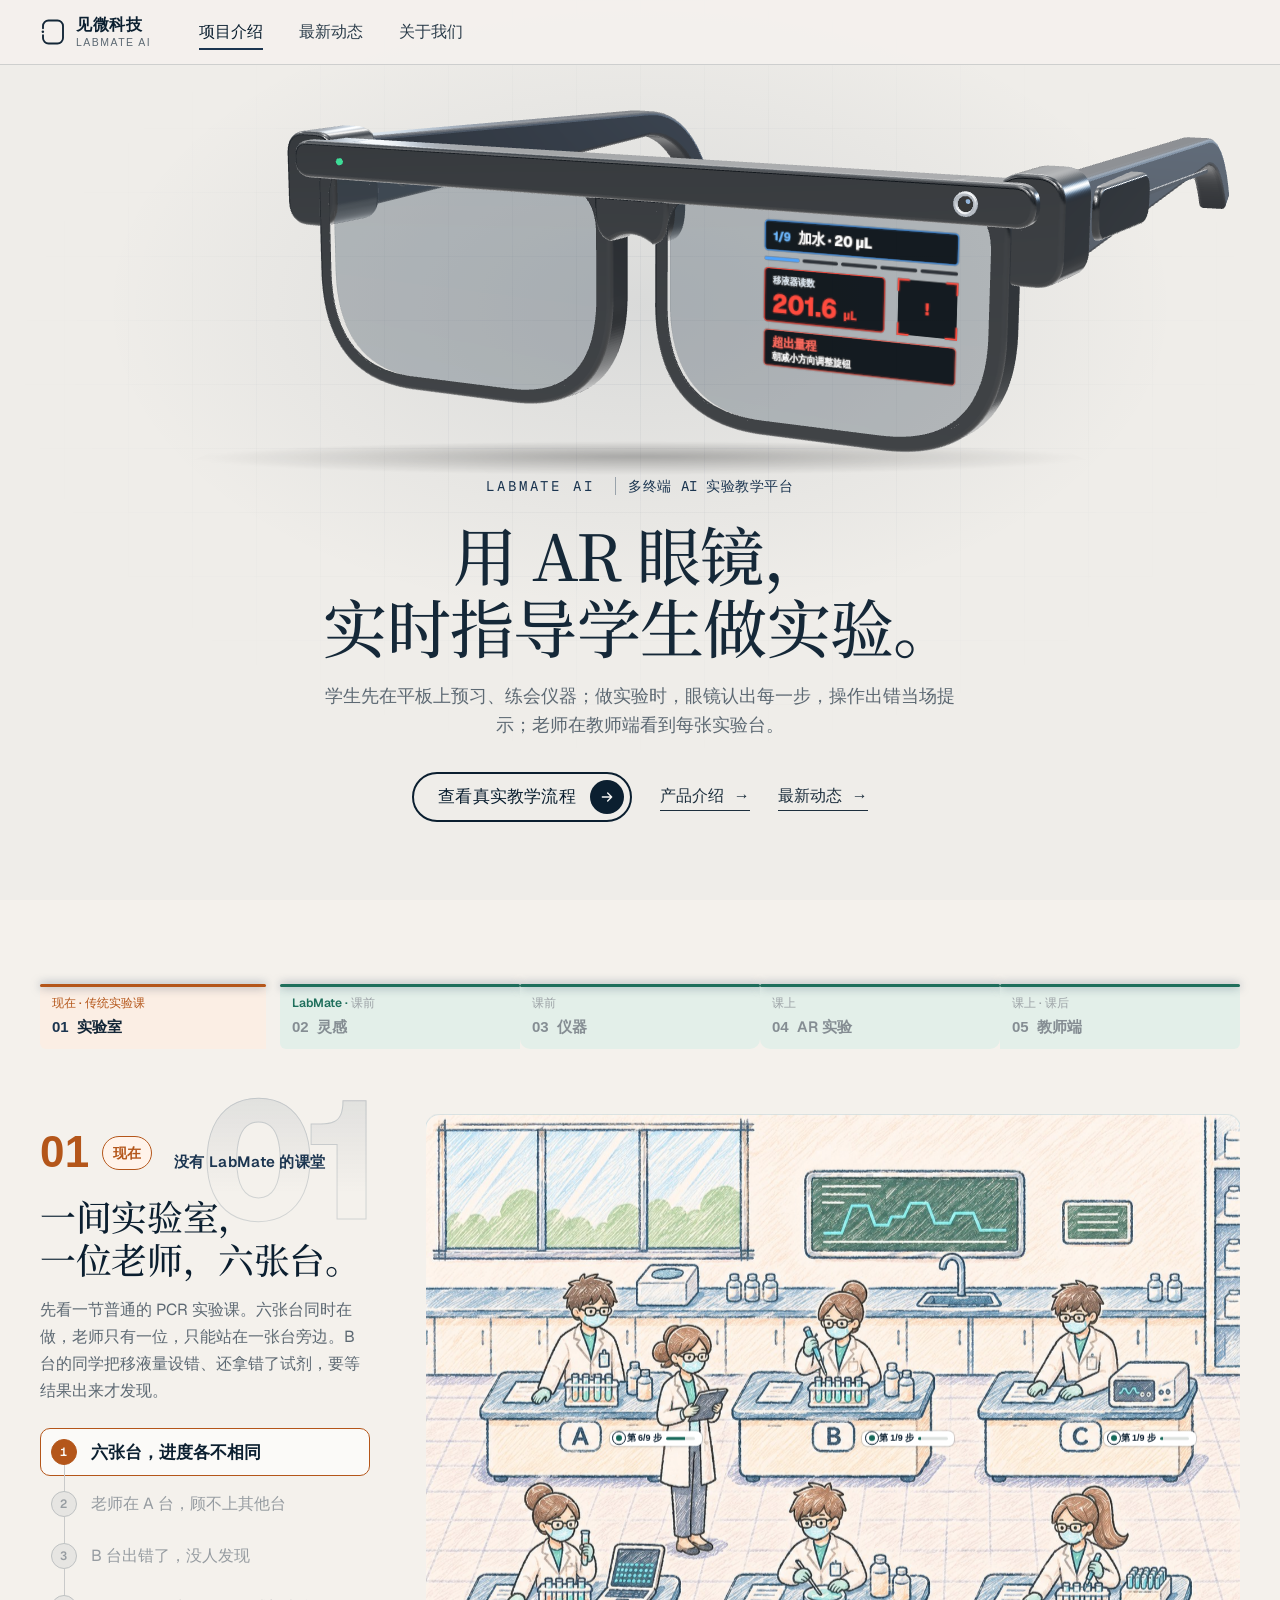
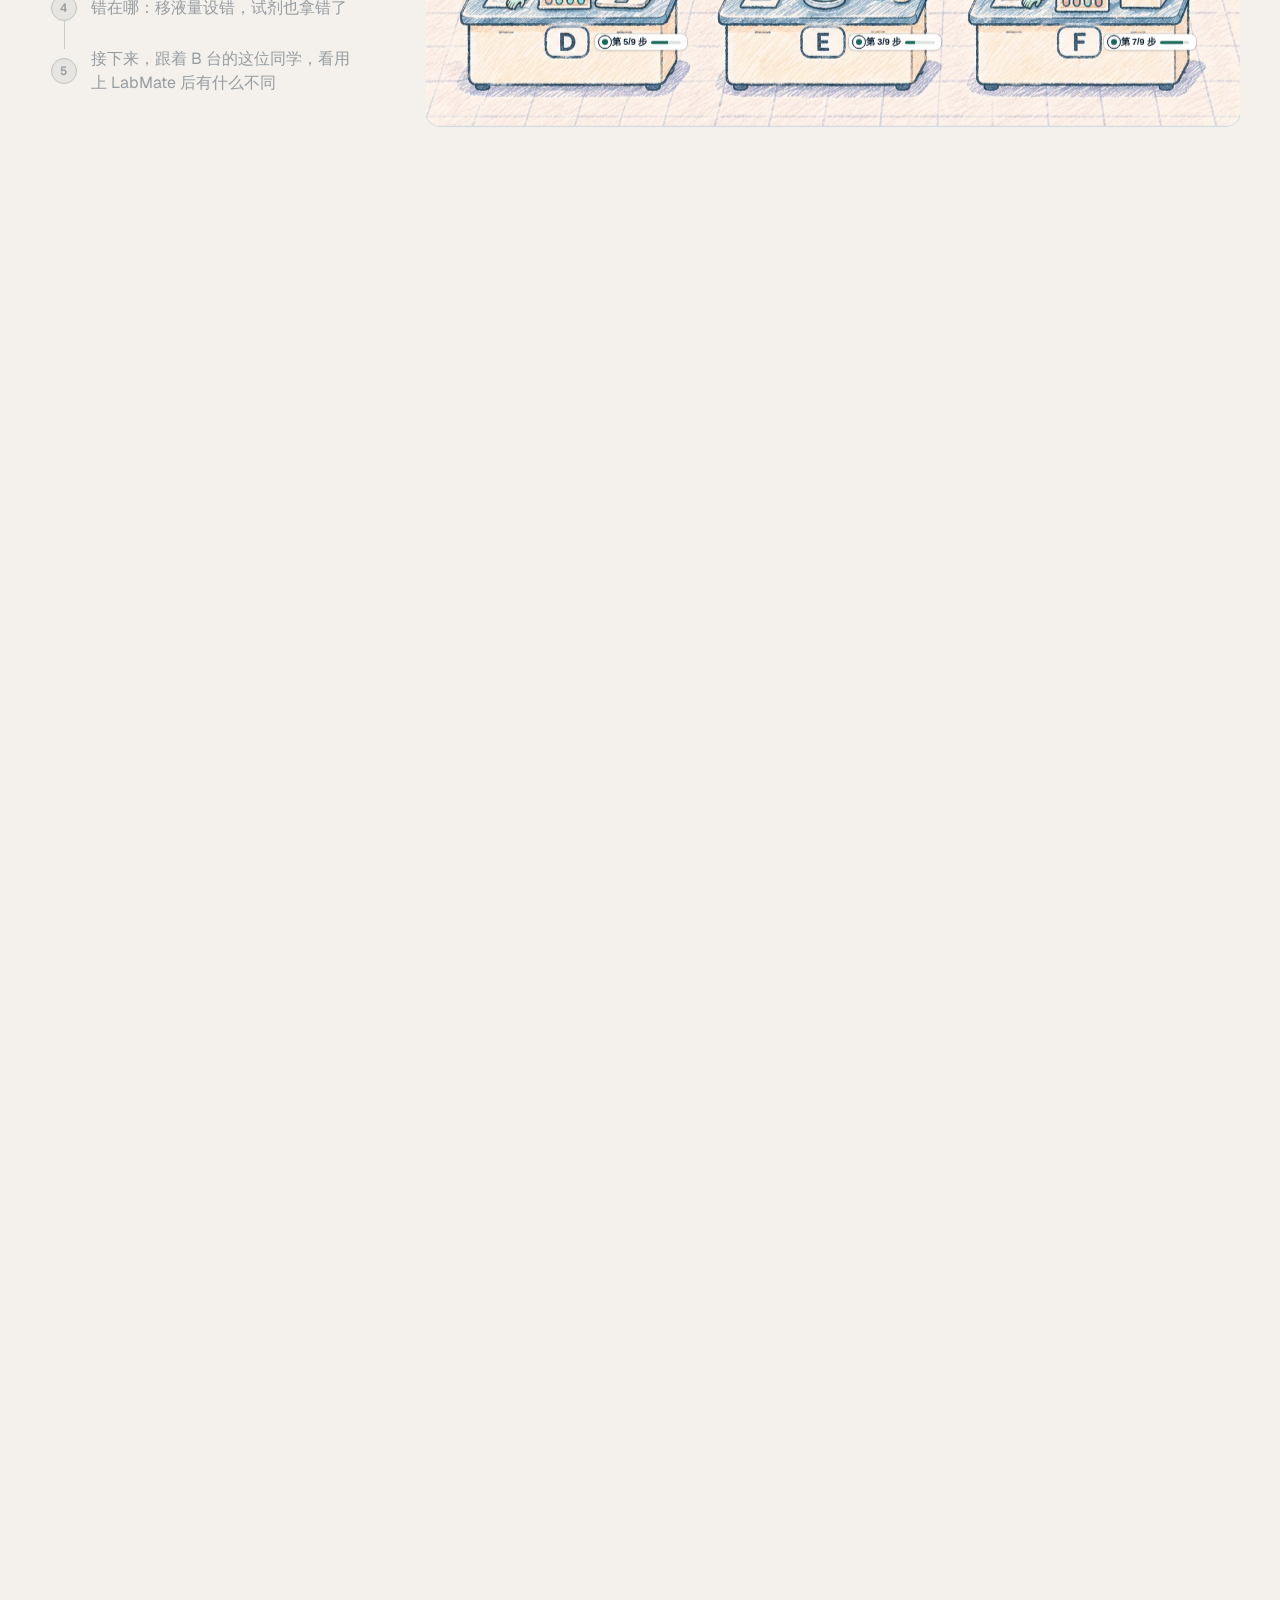
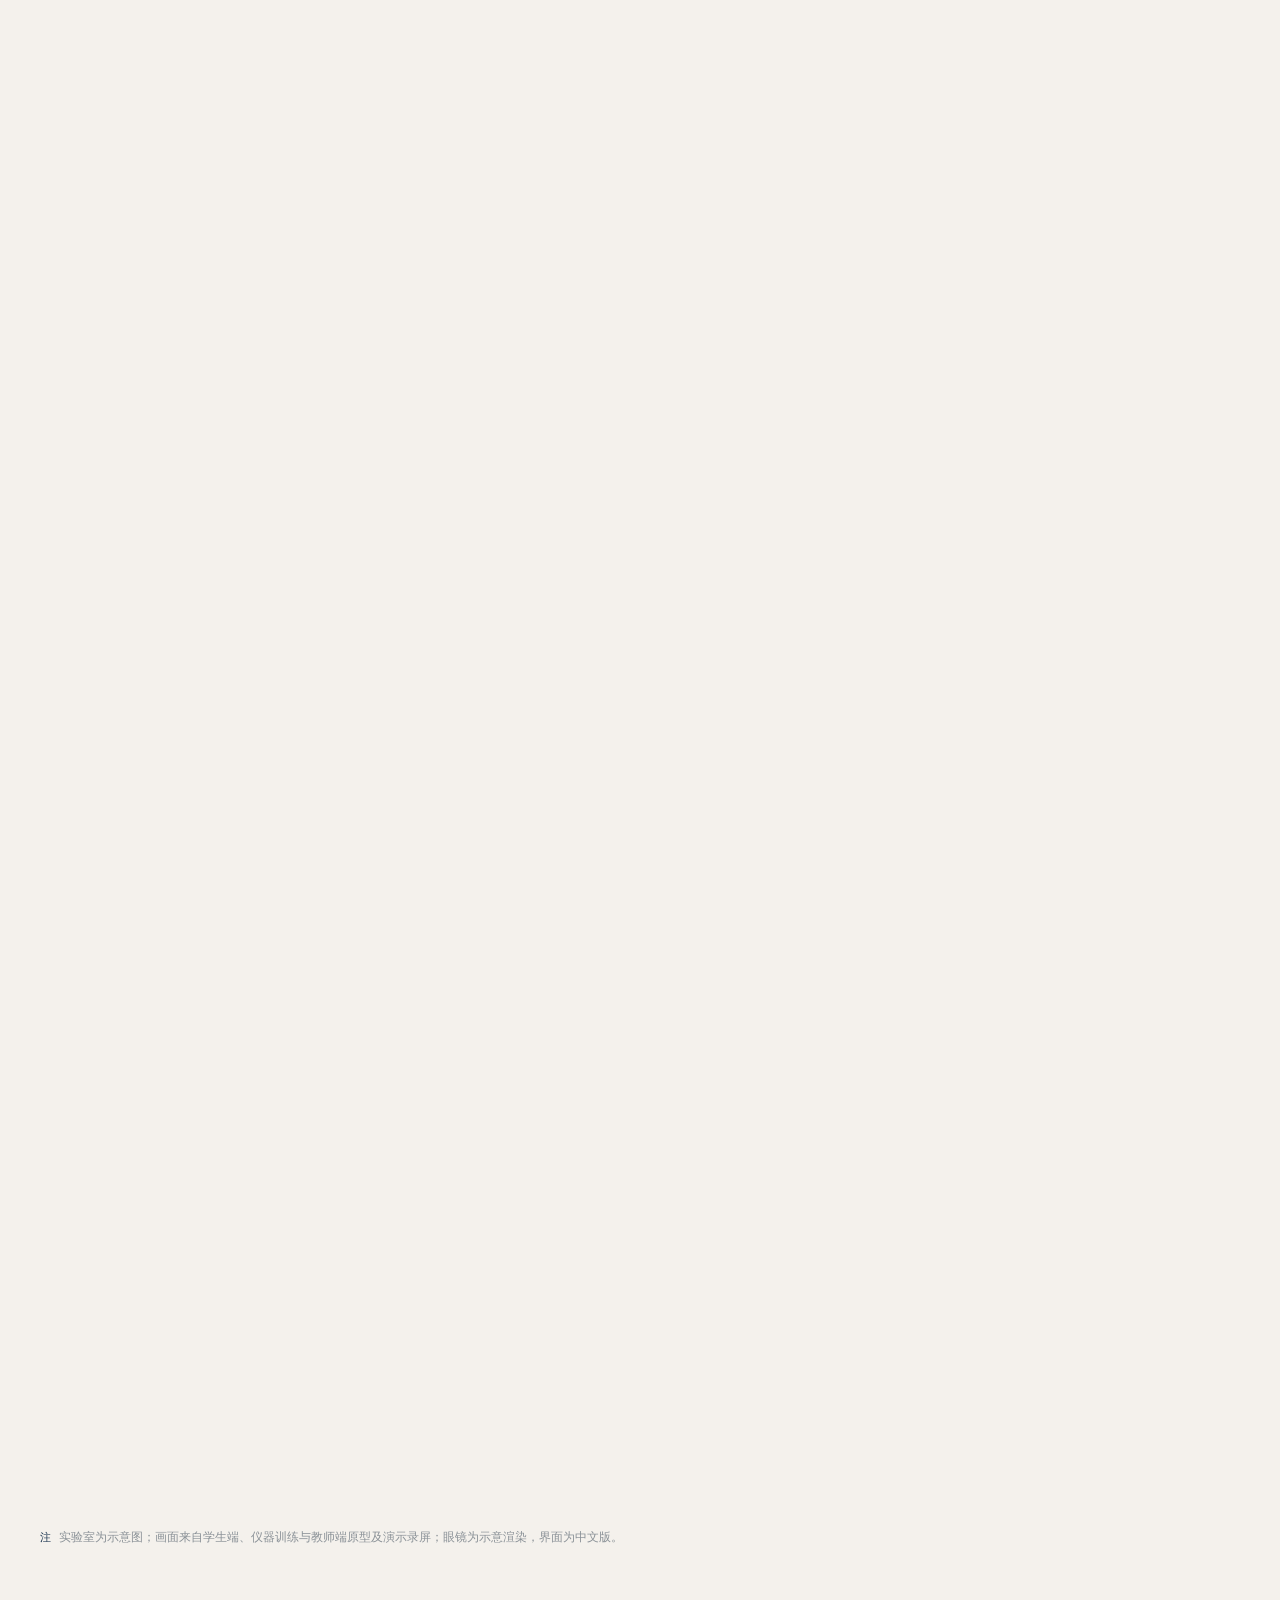
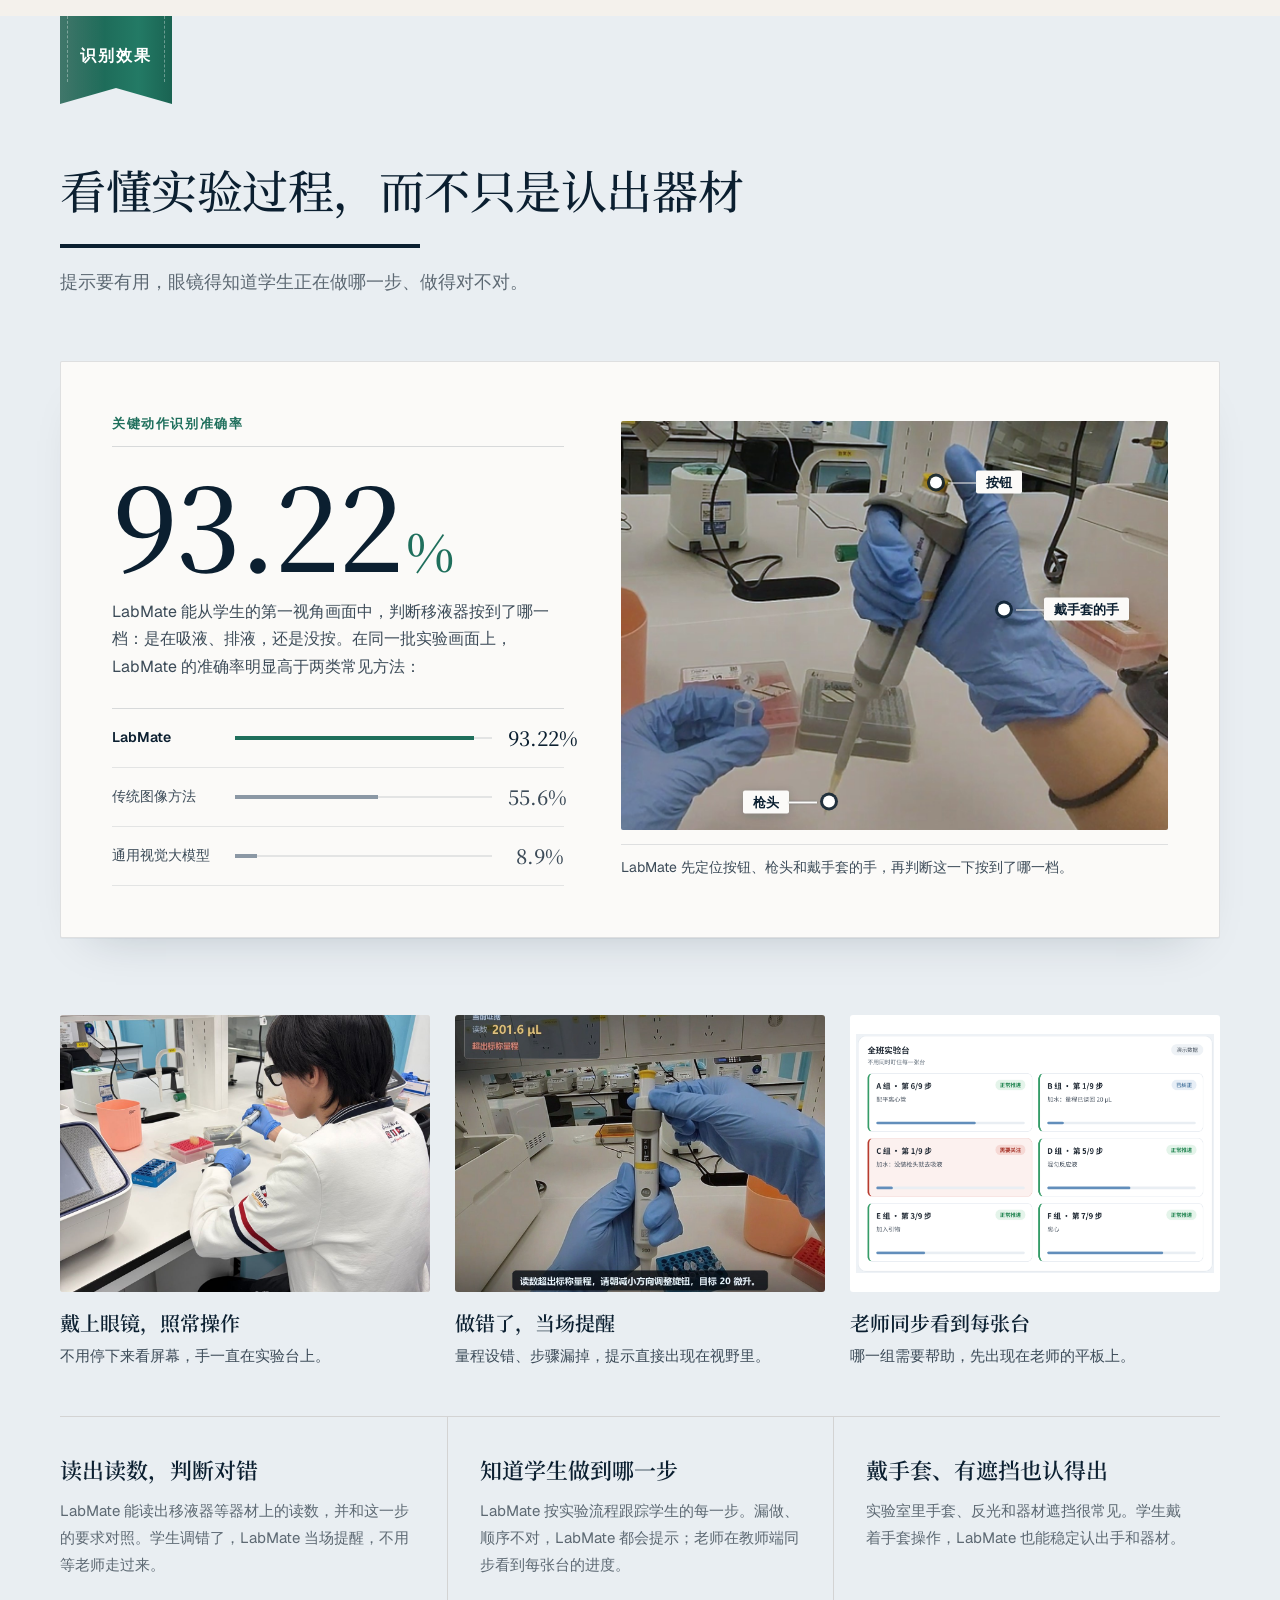
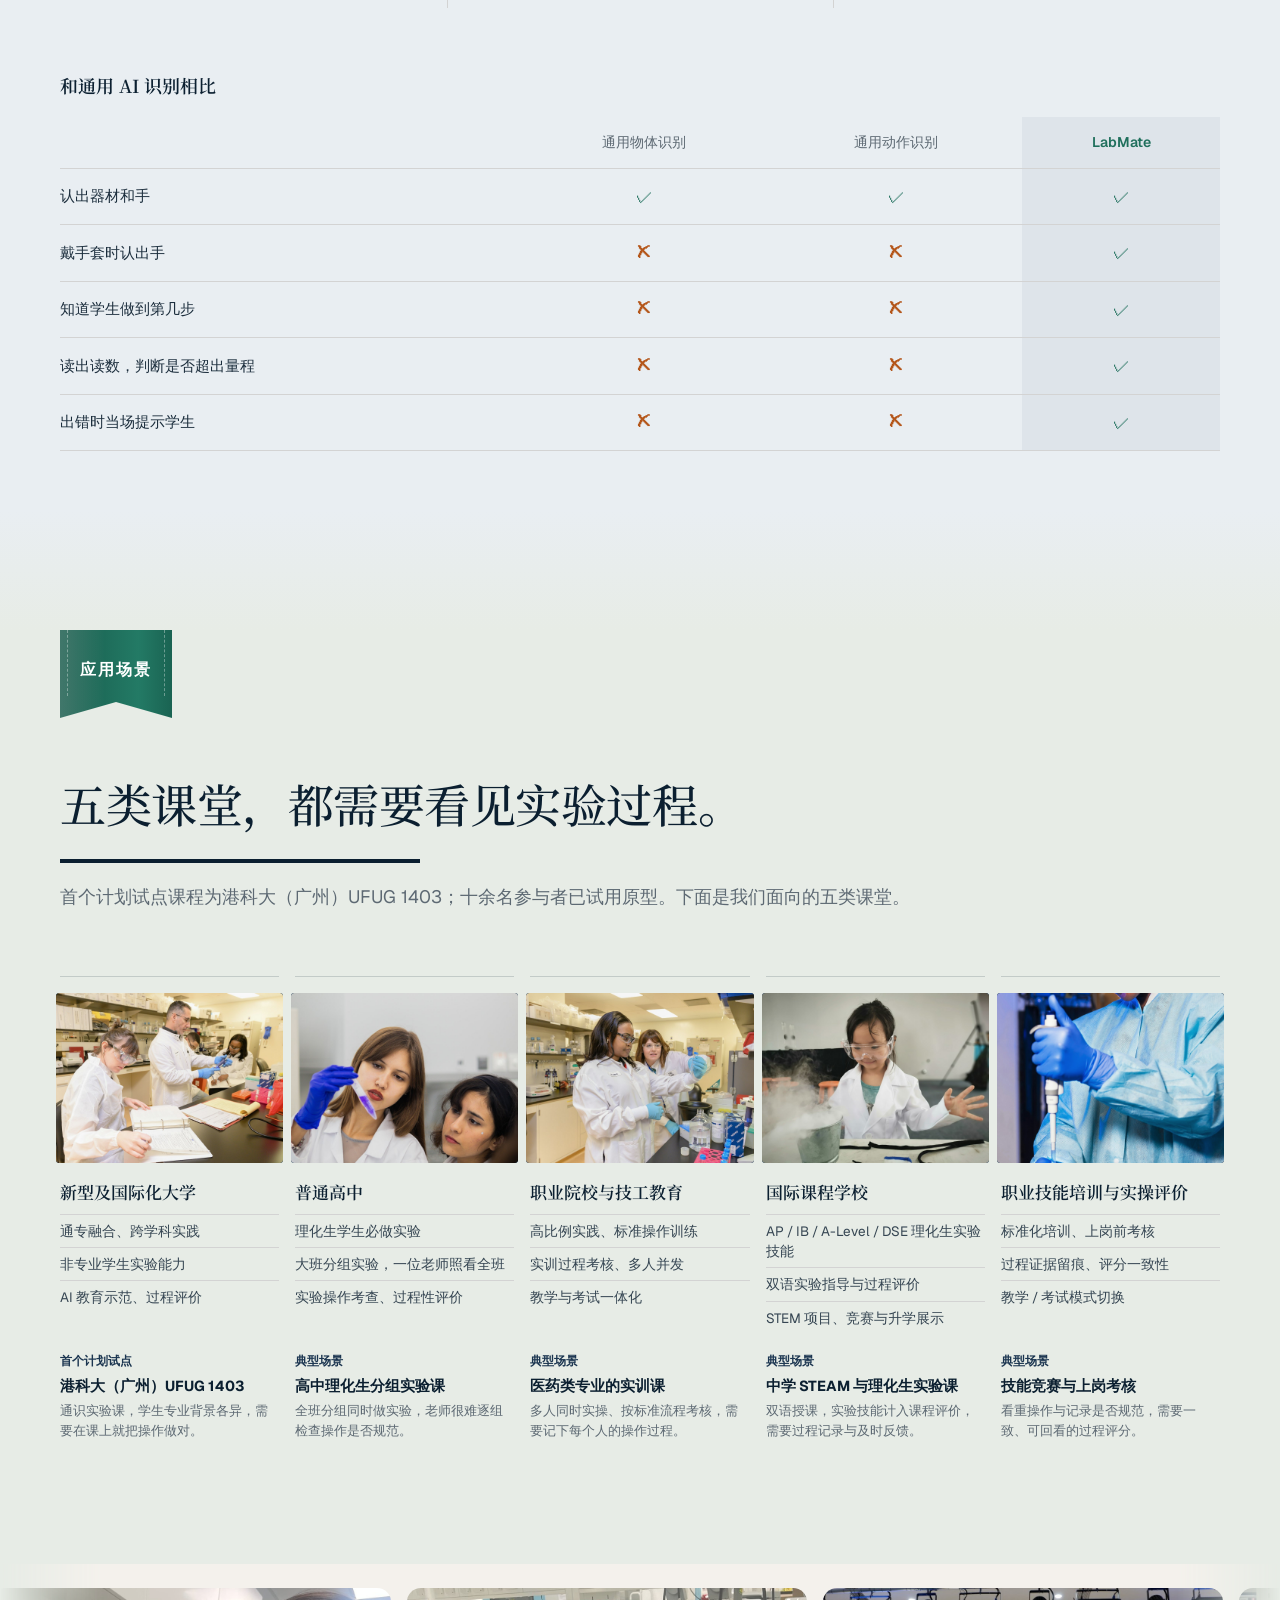
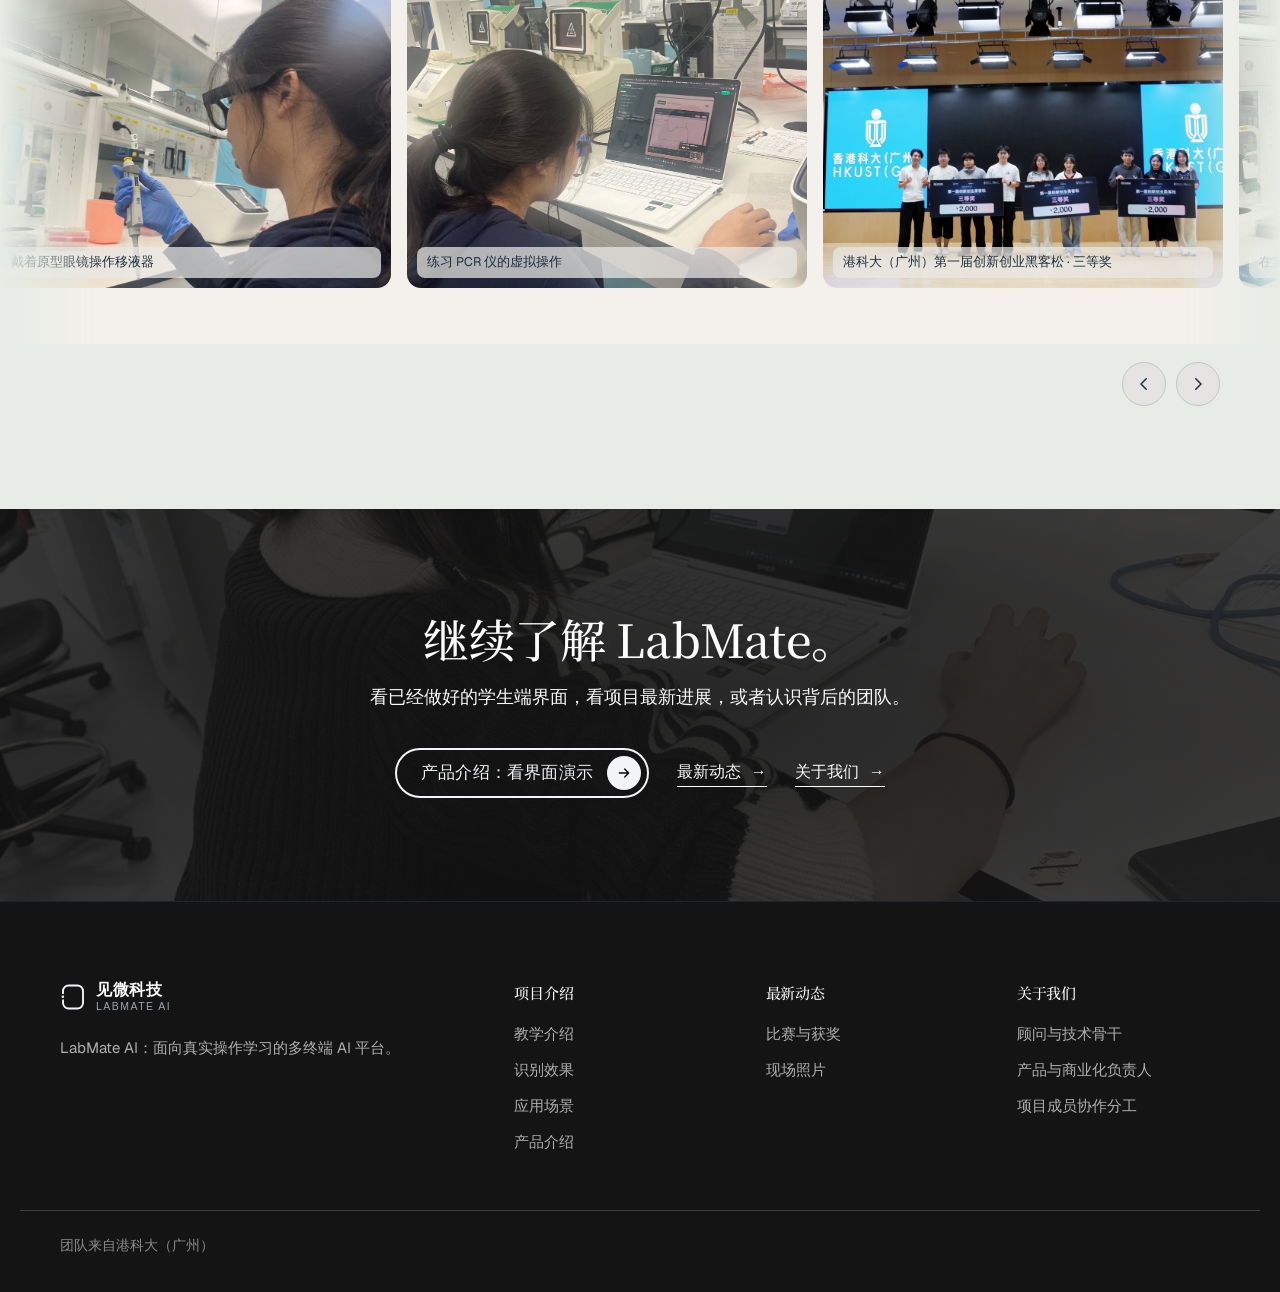
==== commit 94f6bc51: "Hero shows pre-rendered 3D glasses until live 3D loads (no flat fallback); accuracy 93.22%; 枪头; drop" ====
--- a/index.html
+++ b/index.html
@@ -11,26 +11,26 @@
 <script>if(/[?&]review/.test(location.search))document.documentElement.classList.add("review")</script>
 <link rel="stylesheet" href="styles.css?v=20261128-r19">
 <link rel="stylesheet" href="light.css?v=20261128-t14">
-<link rel="stylesheet" href="theme.css?v=20261128-t24">
+<link rel="stylesheet" href="theme.css?v=20261128-t25">
 </head>
 <body>
-<div class="view" data-view="zh-project" data-lang="zh" hidden><div class="site"><a class="skip-link" data-anchor="zh-project--main" href="#zh-project">跳转到内容</a><div class="lt"><header class="site-header"><div class="site-header-inner"><a class="site-logo" href="#zh-project"><svg aria-hidden="true" class="jw-mark" focusable="false" viewbox="-2 -2 92 104"><path d="M4 35V26A22 22 0 0 1 26 4H62A22 22 0 0 1 84 26V74A22 22 0 0 1 62 96H26A22 22 0 0 1 4 74V63" fill="none" stroke="currentColor" stroke-linecap="round" stroke-width="7.5"></path><circle cx="3.4" cy="49" fill="currentColor" r="5"></circle></svg><span class="site-logo-text"><b>见微科技</b><span>LabMate AI</span></span></a><nav aria-label="网站导航" class="site-nav" id="zh-project--site-nav"><div class="nv-g"><a class="nv-top" href="#zh-project" aria-current="page">项目介绍</a><div class="nv-sub"><a href="#zh-project" data-anchor="zh-project--journey" data-anchor-view="zh-project">教学介绍</a><a href="#zh-project" data-anchor="zh-project--evidence" data-anchor-view="zh-project">识别效果</a><a href="#zh-project" data-anchor="zh-project--partners" data-anchor-view="zh-project">应用场景</a><a href="product/demo/">产品介绍</a></div></div><div class="nv-g"><a class="nv-top" href="hackathon/">最新动态</a><div class="nv-sub"><a href="hackathon/">比赛与获奖</a><a href="hackathon/#photos">现场照片</a></div></div><div class="nv-g"><a class="nv-top" href="#zh-team">关于我们</a><div class="nv-sub"><a href="#zh-team" data-anchor="zh-team--research" data-anchor-view="zh-team">顾问与技术骨干</a><a href="#zh-team" data-anchor="zh-team--delivery" data-anchor-view="zh-team">产品与商业化负责人</a><a href="#zh-team" data-anchor="zh-team--collaboration" data-anchor-view="zh-team">项目成员协作分工</a></div></div></nav><div class="site-actions"><button aria-controls="zh-project--site-nav" aria-expanded="false" aria-label="打开菜单" class="site-menu"><span aria-hidden="true" class="site-burger"><i></i><i></i></span></button></div></div></header><main id="zh-project--main"><div class="site-page"><div class="x-hero-track"><section class="x-hero"><div aria-hidden="true" class="x-hero-light"></div><div aria-hidden="true" class="x-pov x-labpov"><div class="x-labpov-in"><div class="lb ls-hero"><img class="lb-img" src="bp/lab2-base.jpg?v=20261128-one" width="1446" height="910" alt="实验室线稿插画：六张实验台，老师站在 A 台旁" decoding="async"/><img class="lb-img lb-frame" data-f="warn" src="bp/lab2-warn.jpg?v=20261128-one" width="1446" height="910" alt="" aria-hidden="true" decoding="async"/><img class="lb-img lb-frame" data-f="detail" src="bp/lab2-detail.zh.jpg?v=20261128-one" width="1446" height="910" alt="" aria-hidden="true" decoding="async"/><img class="lb-img lb-frame" data-f="teacher" src="bp/lab2-teacher.zh.jpg?v=20261128-one" width="1446" height="910" alt="" aria-hidden="true" decoding="async"/><img class="lb-img lb-frame" data-f="after" src="bp/lab2-after.zh.jpg?v=20261128-one" width="1446" height="910" alt="" aria-hidden="true" decoding="async"/><span class="lb-dim lb-dim-a" aria-hidden="true"></span><span class="lb-dim lb-dim-b" aria-hidden="true"></span><span class="lb-ring" aria-hidden="true" style="left:37.5%;top:25%;width:25.5%;height:37%"></span><svg class="lb-glasses" viewBox="0 0 80 26" aria-hidden="true" style="left:49%;top:30.2%;width:3.6%"><path d="M2 6h76"></path><rect x="6" y="5" width="30" height="17" rx="5"></rect><rect x="44" y="5" width="30" height="17" rx="5"></rect><circle cx="70" cy="7.5" r="1.6" class="lb-cam"></circle></svg><span class="lb-chip" data-b="A" aria-hidden="true" style="left:22.6%;top:53.0%;--v:0.6666666666666666"><i class="lb-dot"></i>第 6/9 步<i class="lb-bar"></i></span><span class="lb-chip" data-b="B" aria-hidden="true" style="left:53.6%;top:53.0%;--v:0.1111111111111111"><i class="lb-dot"></i>第 1/9 步<i class="lb-bar"></i></span><span class="lb-chip" data-b="C" aria-hidden="true" style="left:83.3%;top:53.0%;--v:0.1111111111111111"><i class="lb-dot"></i>第 1/9 步<i class="lb-bar"></i></span><span class="lb-chip" data-b="D" aria-hidden="true" style="left:20.8%;top:86.4%;--v:0.5555555555555556"><i class="lb-dot"></i>第 5/9 步<i class="lb-bar"></i></span><span class="lb-chip" data-b="E" aria-hidden="true" style="left:52.0%;top:86.4%;--v:0.3333333333333333"><i class="lb-dot"></i>第 3/9 步<i class="lb-bar"></i></span><span class="lb-chip" data-b="F" aria-hidden="true" style="left:83.3%;top:86.4%;--v:0.7777777777777778"><i class="lb-dot"></i>第 7/9 步<i class="lb-bar"></i></span><span class="lb-tag lb-warn" data-t="warn" style="left:51.31396957123098%;top:14.505494505494507%">B 台出错了，老师没看到</span><span class="lb-tag lb-warn" data-t="detail" style="left:65.6984785615491%;top:61.75824175824176%">移液量设错，试剂也拿错了</span><span class="lb-tag lb-ok" data-t="dev" style="left:51.31396957123098%;top:14.505494505494507%">回到课前，先用平板准备</span><span class="lb-tag lb-ok" data-t="after" style="left:69.84785615491009%;top:5.714285714285714%">B 台已纠正；C 台的新提醒，老师也第一时间看到</span></div><p class="x-labpov-cap">一节 PCR 实验课，一位老师，六张台。</p></div></div><div class="x-hero-stage"><div class="g3d g3d-hero" data-glasses3d="hero"><svg aria-label="LabMate AR 眼镜示意图：镜片中叠加实验步骤提示" class="glasses-art has-view" role="img" viewbox="0 0 1200 430"><defs><lineargradient id="zh-project--hero-frame" x1="0" x2="0" y1="0" y2="1"><stop offset="0" stop-color="#5a6573"></stop><stop offset="0.2" stop-color="#2a3038"></stop><stop offset="1" stop-color="#0e1116"></stop></lineargradient><lineargradient id="zh-project--hero-glass" x1="0" x2="1" y1="0" y2="1"><stop offset="0" stop-color="#ffffff" stop-opacity="0.22"></stop><stop offset="0.35" stop-color="#ffffff" stop-opacity="0.04"></stop><stop offset="1" stop-color="#93b4d8" stop-opacity="0.08"></stop></lineargradient><lineargradient id="zh-project--hero-tint" x1="0" x2="0" y1="0" y2="1"><stop offset="0" stop-color="#0e2a33" stop-opacity="0.28"></stop><stop offset="1" stop-color="#0e2a33" stop-opacity="0.08"></stop></lineargradient><lineargradient id="zh-project--hero-rim" x1="0" x2="0" y1="0" y2="1"><stop offset="0" stop-color="#c9d6e3" stop-opacity="0.75"></stop><stop offset="0.3" stop-color="#93b4d8" stop-opacity="0.25"></stop><stop offset="1" stop-color="#ffffff" stop-opacity="0.05"></stop></lineargradient><filter height="140%" id="zh-project--hero-blur" width="140%" x="-20%" y="-20%"><fegaussianblur stddeviation="7"></fegaussianblur></filter><radialgradient cx="0.5" cy="0.5" id="zh-project--hero-fade" r="0.55"><stop offset="0.55" stop-color="#fff"></stop><stop offset="1" stop-color="#000"></stop></radialgradient><mask height="830" id="zh-project--hero-world" maskunits="userSpaceOnUse" width="1600" x="-200" y="-200"><rect fill="url(#zh-project--hero-fade)" height="830" width="1600" x="-200" y="-200"></rect></mask><lineargradient id="zh-project--hero-temple" x1="0" x2="0" y1="1" y2="0"><stop offset="0" stop-color="#2a323c"></stop><stop offset="1" stop-color="#2a323c" stop-opacity="0"></stop></lineargradient><clippath id="zh-project--hero-lenses"><rect height="274" rx="96" width="476" x="82" y="74"></rect><rect height="274" rx="96" width="476" x="642" y="74"></rect></clippath></defs><g class="ga-world" mask="url(#zh-project--hero-world)"><image height="1800" href="bp/glasses-guidance.jpg?v=20261126010235" opacity="0.42" width="1800" x="-42" y="-827"/></g><path d="M48 114 L80 108 L300 -40 L286 -42 Z" fill="url(#zh-project--hero-temple)"></path><path d="M1152 114 L1120 108 L900 -40 L914 -42 Z" fill="url(#zh-project--hero-temple)"></path><rect fill="url(#zh-project--hero-frame)" height="30" rx="9" width="44" x="40" y="104"></rect><rect fill="url(#zh-project--hero-frame)" height="30" rx="9" width="44" x="1116" y="104"></rect><circle cx="1142" cy="119" fill="#05070a" r="9" stroke="#2c3644" stroke-width="3"></circle><circle cx="1142" cy="119" fill="#123a4c" r="4"></circle><circle class="ga-led" cx="1157" cy="110" fill="#3ddc97" r="2.2"></circle><g fill="url(#zh-project--hero-frame)"><rect height="298" rx="108" width="502" x="70" y="62"></rect><rect height="298" rx="108" width="502" x="628" y="62"></rect><path d="M566 118 C584 92 616 92 634 118 L634 138 C616 116 584 116 566 138 Z"></path></g><g fill="none" stroke-linecap="round"><rect height="298" rx="108" stroke="url(#zh-project--hero-rim)" stroke-width="2" width="502" x="70" y="62"></rect><rect height="298" rx="108" stroke="url(#zh-project--hero-rim)" stroke-width="2" width="502" x="628" y="62"></rect></g><g fill="#2a3340"><ellipse cx="548" cy="214" rx="9" ry="20"></ellipse><ellipse cx="652" cy="214" rx="9" ry="20"></ellipse></g><g clip-path="url(#zh-project--hero-lenses)"><rect fill="#0a1119" height="430" width="1200" x="0" y="0"></rect><image class="ga-view" height="1800" href="bp/glasses-guidance.jpg?v=20261126010235" preserveaspectratio="xMinYMin slice" width="1800" x="-42" y="-827"/><rect fill="url(#zh-project--hero-tint)" height="430" width="1200" x="0" y="0"></rect><rect class="ga-scan" height="3" width="1200" x="0" y="74"></rect><rect fill="url(#zh-project--hero-glass)" height="430" width="1200" x="0" y="0"></rect><path d="M150 74 L250 74 L120 348 L82 348 L82 250 Z" fill="#ffffff" opacity="0.05"></path><path d="M710 74 L790 74 L660 348 L642 348 L642 300 Z" fill="#ffffff" opacity="0.05"></path></g><g fill="none" stroke="#93b4d8" stroke-opacity="0.35" stroke-width="1.5"><rect height="274" rx="96" width="476" x="82" y="74"></rect><rect height="274" rx="96" width="476" x="642" y="74"></rect></g><g class="ga-hud"><g class="ga-chip c1"><rect height="36" rx="9" width="250" x="122" y="100"></rect><text x="138" y="124">1/9 · 加水 20 µL</text></g><g class="ga-list c2"><path d="M138 176 V 302"></path><g class="on"><circle cx="138" cy="168" r="6"></circle><text x="156" y="174">调量</text></g><g class=""><circle cx="138" cy="202" r="6"></circle><text x="156" y="208">装枪头</text></g><g class=""><circle cx="138" cy="236" r="6"></circle><text x="156" y="242">吸液</text></g><g class=""><circle cx="138" cy="270" r="6"></circle><text x="156" y="276">排液</text></g><g class=""><circle cx="138" cy="304" r="6"></circle><text x="156" y="310">退枪头</text></g></g><g class="ga-box c3"><path d="M852 122 h-16 v22 M922 122 h16 v22 M852 268 h-16 v-22 M922 268 h16 v-22"></path></g><g class="ga-chip warn c4"><rect height="56" rx="9" width="140" x="676" y="124"></rect><text class="small" x="690" y="148">读数</text><text x="682" y="172">201.6 µL</text></g><g class="ga-chip ok c5"><rect height="36" rx="9" width="404" x="676" y="292"></rect><text x="692" y="316">朝减小方向调整旋钮 → 20 µL</text></g></g></svg></div><span aria-hidden="true" class="x-hero-floor"></span></div><div class="x-hero-copy"><p class="x-lockup">LabMate AI<!-- --> <span>多终端 AI 实验教学平台</span></p><h1>用 AR 眼镜，<br/>实时指导学生做实验。</h1><p class="x-hero-lead">学生先在平板上预习、练会仪器；做实验时，眼镜认出每一步，操作出错当场提示；老师在教师端看到每张实验台。</p><div class="x-hero-actions hero-actions3"><a class="x-btn" data-anchor="zh-project--journey" href="#zh-project">查看真实教学流程</a><a class="x-link" href="product/demo/">产品介绍</a><a class="x-link" href="hackathon/">最新动态</a></div><p class="x-foot">眼镜为示意渲染；实验室为示意图。</p></div></section></div><section aria-label="一次完整实验" class="xj" data-journey="true" id="zh-project--journey"><div class="xj-stage" data-k="0" data-scene="0"><div aria-hidden="true" class="xj-bar"><span style="--i:0"><i></i><small>现在</small><b>01</b>实验室</span><span style="--i:1"><i></i><small>课前</small><b>02</b>灵感</span><span style="--i:2"><i></i><small>课前</small><b>03</b>仪器</span><span style="--i:3"><i></i><small>课上</small><b>04</b>AR 实验</span><span style="--i:4"><i></i><small>课上 · 课后</small><b>05</b>教师端</span></div><div class="xj-copy"><article class="xj-cap" data-cap="0"><p class="x-chap"><b>01</b><em class="xj-when">现在</em><span>没有 LabMate 的课堂</span></p><h2>一间实验室，一位老师，六张台。</h2><p class="xj-p">先看一节普通的 PCR 实验课。六张台同时在做，老师只有一位，只能站在一张台旁边。B 台的同学把移液量设错、还拿错了试剂，要等结果出来才发现。</p><ol class="xj-steps"><li data-num="1" data-step="0">六张台，进度各不相同</li><li data-num="2" data-step="1">老师在 A 台，顾不上其他台</li><li data-num="3" data-step="2">B 台出错了，没人发现</li><li data-num="4" data-step="3">错在哪：移液量设错，试剂也拿错了</li><li data-num="5" data-step="4">接下来，跟着 B 台的这位同学，看用上 LabMate 后有什么不同</li></ol></article><article class="xj-cap" data-cap="1"><p class="x-chap"><b>02</b><em class="xj-when">课前</em><span>灵感 · Inspiration</span></p><h2>从一个问题开始。</h2><p class="xj-p">这一次，从课前开始。B 台的同学先在平板上选一个感兴趣的小场景，在 Dr. Pipette 引导下自己搭出 PCR 方案，弄清每一步为什么这样做。</p><ol class="xj-steps"><li data-num="1" data-step="0">选一个小场景</li><li data-num="2" data-step="1">说清你的问题</li><li data-num="3" data-step="2">问 Dr. Pipette</li><li data-num="4" data-step="3">找到要检测的片段</li><li data-num="5" data-step="4">设计引物与分组</li><li data-num="6" data-step="5">整理 PCR protocol 草案</li></ol></article><article class="xj-cap" data-cap="2"><p class="x-chap"><b>03</b><em class="xj-when">课前</em><span>仪器使用 · Instrument use</span></p><h2>先会用仪器，再做完整实验。</h2><p class="xj-p">还是在课前：一步步练会微量移液器，量程、握法、两档力度都练熟，再进实验室。上次设错的移液量，在这里先练对。</p><ol class="xj-steps"><li data-num="1" data-step="0">选择移液枪</li><li data-num="2" data-step="1">调整量程</li><li data-num="3" data-step="2">正确握持</li><li data-num="4" data-step="3">感受两档力度</li><li data-num="5" data-step="4">安装枪头</li><li data-num="6" data-step="5">吸液准备与吸取</li></ol></article><article class="xj-cap" data-cap="3"><p class="x-chap"><b>04</b><em class="xj-when">课上</em><span>AR 实验 · AR lab work</span></p><h2>戴上眼镜，走到实验台。</h2><p class="xj-p">课上，B 台的同学戴上眼镜。这一次移液量刚设错，眼镜就认出来，在视野里提示他调回 20 µL，不用等到结果出来。</p><ol class="xj-steps"><li data-num="1" data-step="0">看见 · 认出移液器和刻度窗</li><li data-num="2" data-step="1">对齐流程 · 第 1/9 步 · 加水 20 µL</li><li data-num="3" data-step="2">判断 · 读数 201.6 µL，超出量程</li><li data-num="4" data-step="3">提示 · 请调小旋钮</li></ol></article><article class="xj-cap" data-cap="4"><p class="x-chap"><b>05</b><em class="xj-when">课上 · 课后</em><span>教师端 · Teacher</span></p><h2>教师看见每一张台。</h2><p class="xj-p">回到开头那间实验室：老师在平板上看到每一张台。B 台已经自己纠正；C 台出现新情况，马上标红。老师先去需要帮助的那一张，课后还能回放关键事件。</p><ol class="xj-steps"><li data-num="1" data-step="0">出错的台，在教师端标红</li><li data-num="2" data-step="1">点开这一组，按时间看关键事件</li><li data-num="3" data-step="2">课后回放，复盘过程</li><li data-num="4" data-step="3">回到实验室：每张台都戴上眼镜，老师在平板上看到 C 台需要帮助</li><li data-num="5" data-step="4">B 台已纠正，C 台的新情况也第一时间看到</li></ol></article></div><div aria-hidden="true" class="xj-view"><div class="xj-lab"><div class="lb"><img class="lb-img" src="bp/lab2-base.jpg?v=20261128-one" width="1446" height="910" alt="实验室线稿插画：六张实验台，老师站在 A 台旁" decoding="async"/><img class="lb-img lb-frame" data-f="warn" src="bp/lab2-warn.jpg?v=20261128-one" width="1446" height="910" alt="" aria-hidden="true" decoding="async"/><img class="lb-img lb-frame" data-f="detail" src="bp/lab2-detail.zh.jpg?v=20261128-one" width="1446" height="910" alt="" aria-hidden="true" decoding="async"/><img class="lb-img lb-frame" data-f="teacher" src="bp/lab2-teacher.zh.jpg?v=20261128-one" width="1446" height="910" alt="" aria-hidden="true" decoding="async"/><img class="lb-img lb-frame" data-f="after" src="bp/lab2-after.zh.jpg?v=20261128-one" width="1446" height="910" alt="" aria-hidden="true" decoding="async"/><span class="lb-dim lb-dim-a" aria-hidden="true"></span><span class="lb-dim lb-dim-b" aria-hidden="true"></span><span class="lb-ring" aria-hidden="true" style="left:37.5%;top:25%;width:25.5%;height:37%"></span><svg class="lb-glasses" viewBox="0 0 80 26" aria-hidden="true" style="left:49%;top:30.2%;width:3.6%"><path d="M2 6h76"></path><rect x="6" y="5" width="30" height="17" rx="5"></rect><rect x="44" y="5" width="30" height="17" rx="5"></rect><circle cx="70" cy="7.5" r="1.6" class="lb-cam"></circle></svg><span class="lb-chip" data-b="A" aria-hidden="true" style="left:22.6%;top:53.0%;--v:0.6666666666666666"><i class="lb-dot"></i>第 6/9 步<i class="lb-bar"></i></span><span class="lb-chip" data-b="B" aria-hidden="true" style="left:53.6%;top:53.0%;--v:0.1111111111111111"><i class="lb-dot"></i>第 1/9 步<i class="lb-bar"></i></span><span class="lb-chip" data-b="C" aria-hidden="true" style="left:83.3%;top:53.0%;--v:0.1111111111111111"><i class="lb-dot"></i>第 1/9 步<i class="lb-bar"></i></span><span class="lb-chip" data-b="D" aria-hidden="true" style="left:20.8%;top:86.4%;--v:0.5555555555555556"><i class="lb-dot"></i>第 5/9 步<i class="lb-bar"></i></span><span class="lb-chip" data-b="E" aria-hidden="true" style="left:52.0%;top:86.4%;--v:0.3333333333333333"><i class="lb-dot"></i>第 3/9 步<i class="lb-bar"></i></span><span class="lb-chip" data-b="F" aria-hidden="true" style="left:83.3%;top:86.4%;--v:0.7777777777777778"><i class="lb-dot"></i>第 7/9 步<i class="lb-bar"></i></span><span class="lb-tag lb-warn" data-t="warn" style="left:51.31396957123098%;top:14.505494505494507%">B 台出错了，老师没看到</span><span class="lb-tag lb-warn" data-t="detail" style="left:65.6984785615491%;top:61.75824175824176%">移液量设错，试剂也拿错了</span><span class="lb-tag lb-ok" data-t="dev" style="left:51.31396957123098%;top:14.505494505494507%">回到课前，先用平板准备</span><span class="lb-tag lb-ok" data-t="after" style="left:69.84785615491009%;top:5.714285714285714%">B 台已纠正；C 台的新提醒，老师也第一时间看到</span></div></div><div class="xj-tablet"><div class="xj-screen"><img alt="" class="xj-shot" data-shot="0" decoding="async" height="1161" loading="eager" src="bp/app-scene.jpg?v=20261126010235" style="color:transparent" width="1600"/><img alt="" class="xj-shot" data-shot="1" decoding="async" height="1161" loading="lazy" src="bp/app-question.jpg?v=20261126010235" style="color:transparent" width="1600"/><img alt="" class="xj-shot" data-shot="2" decoding="async" height="1161" loading="lazy" src="bp/app-pipette.jpg?v=20261126010235" style="color:transparent" width="1600"/><img alt="" class="xj-shot" data-shot="3" decoding="async" height="1161" loading="lazy" src="bp/app-segment.jpg?v=20261126010235" style="color:transparent" width="1600"/><img alt="" class="xj-shot" data-shot="4" decoding="async" height="1161" loading="lazy" src="bp/app-design.jpg?v=20261126010235" style="color:transparent" width="1600"/><img alt="" class="xj-shot" data-shot="5" decoding="async" height="1161" loading="lazy" src="bp/app-protocol.jpg?v=20261126010235" style="color:transparent" width="1600"/><img alt="" class="xj-inst" decoding="async" height="1741" loading="eager" src="bp/instrument-hd.jpg?v=20261127-fix" style="color:transparent" width="2400"/><span class="xj-hl"></span></div></div><div class="xj-zoom"><img alt="" class="xj-z" data-z="1-0" decoding="async" height="896" loading="lazy" src="bp/z-scene.jpg?v=20261126010235" style="color:transparent" width="1600"/><img alt="" class="xj-z" data-z="1-1" decoding="async" height="723" loading="lazy" src="bp/z-question.jpg?v=20261126010235" style="color:transparent" width="1600"/><img alt="" class="xj-z" data-z="1-2" decoding="async" height="647" loading="lazy" src="bp/z-pipette.jpg?v=20261126010235" style="color:transparent" width="1600"/><img alt="" class="xj-z" data-z="1-3" decoding="async" height="516" loading="lazy" src="bp/z-segment.jpg?v=20261126010235" style="color:transparent" width="1600"/><img alt="" class="xj-z" data-z="1-4" decoding="async" height="430" loading="lazy" src="bp/z-design.jpg?v=20261126010235" style="color:transparent" width="1600"/><img alt="" class="xj-z" data-z="1-5" decoding="async" height="416" loading="lazy" src="bp/z-protocol.jpg?v=20261126010235" style="color:transparent" width="1600"/><img alt="" class="xj-z" data-z="2-0" decoding="async" height="283" loading="lazy" src="bp/z-inst0.jpg?v=20261126010235" style="color:transparent" width="1400"/><img alt="" class="xj-z" data-z="2-1" decoding="async" height="283" loading="lazy" src="bp/z-inst1.jpg?v=20261126010235" style="color:transparent" width="1400"/><img alt="" class="xj-z" data-z="2-2" decoding="async" height="283" loading="lazy" src="bp/z-inst2.jpg?v=20261126010235" style="color:transparent" width="1400"/><img alt="" class="xj-z" data-z="2-3" decoding="async" height="283" loading="lazy" src="bp/z-inst3.jpg?v=20261126010235" style="color:transparent" width="1400"/><img alt="" class="xj-z" data-z="2-4" decoding="async" height="283" loading="lazy" src="bp/z-inst4.jpg?v=20261126010235" style="color:transparent" width="1400"/><img alt="" class="xj-z" data-z="2-5" decoding="async" height="566" loading="lazy" src="bp/z-inst5.jpg?v=20261126010235" style="color:transparent" width="1400"/></div><div class="xj-glasses"><div class="g3d g3d-mini" data-glasses3d="mini"></div></div><div class="xj-bench"><img alt="" decoding="async" height="675" loading="eager" src="bp/bench-pov.jpg?v=20261128wb" style="color:transparent" width="1200"/><span class="xj-ret"></span><div class="xj-hud xj-hud-task"><b>第 1/9 步</b>加水 · 20 µL</div><div class="xj-hud xj-hud-read"><span>当前读数</span><strong>201.6 µL</strong><em>超出标称量程</em></div><div class="xj-hud xj-hud-say"><i></i>请朝减小方向调整旋钮，目标 20 微升。</div></div><div class="xj-monitor"><div class="xj-mscreen"><img alt="" decoding="async" height="944" loading="eager" src="bp/teacher-workspace.png?v=20261128-c" style="color:transparent" width="1458"/><span class="xj-fcard"></span><span class="xj-fpulse"></span><span class="xj-tgt" data-tgt="0" style="left:28.7%;top:74.5%">01</span><span class="xj-tgt" data-tgt="1" style="left:57.7%;top:69.5%">02</span><span class="xj-tgt" data-tgt="2" style="left:63.3%;top:20.3%">03</span></div></div></div></div><p class="x-foot xj-foot">实验室为示意图；画面来自学生端、仪器训练与教师端原型及演示录屏；眼镜为示意渲染，界面为中文版。</p></section><section class="x-band x-ev ev2" id="zh-project--evidence"><div class="x-wrap"><header class="x-head"><p class="x-kicker">识别效果</p><h2>看懂实验过程，而不只是认出器材。</h2><p>提示要有用，眼镜得知道学生正在做哪一步、做得对不对。</p></header>
+<div class="view" data-view="zh-project" data-lang="zh" hidden><div class="site"><a class="skip-link" data-anchor="zh-project--main" href="#zh-project">跳转到内容</a><div class="lt"><header class="site-header"><div class="site-header-inner"><a class="site-logo" href="#zh-project"><svg aria-hidden="true" class="jw-mark" focusable="false" viewbox="-2 -2 92 104"><path d="M4 35V26A22 22 0 0 1 26 4H62A22 22 0 0 1 84 26V74A22 22 0 0 1 62 96H26A22 22 0 0 1 4 74V63" fill="none" stroke="currentColor" stroke-linecap="round" stroke-width="7.5"></path><circle cx="3.4" cy="49" fill="currentColor" r="5"></circle></svg><span class="site-logo-text"><b>见微科技</b><span>LabMate AI</span></span></a><nav aria-label="网站导航" class="site-nav" id="zh-project--site-nav"><div class="nv-g"><a class="nv-top" href="#zh-project" aria-current="page">项目介绍</a><div class="nv-sub"><a href="#zh-project" data-anchor="zh-project--journey" data-anchor-view="zh-project">教学介绍</a><a href="#zh-project" data-anchor="zh-project--evidence" data-anchor-view="zh-project">识别效果</a><a href="#zh-project" data-anchor="zh-project--partners" data-anchor-view="zh-project">应用场景</a><a href="product/demo/">产品介绍</a></div></div><div class="nv-g"><a class="nv-top" href="hackathon/">最新动态</a><div class="nv-sub"><a href="hackathon/">比赛与获奖</a><a href="hackathon/#photos">现场照片</a></div></div><div class="nv-g"><a class="nv-top" href="#zh-team">关于我们</a><div class="nv-sub"><a href="#zh-team" data-anchor="zh-team--research" data-anchor-view="zh-team">顾问与技术骨干</a><a href="#zh-team" data-anchor="zh-team--delivery" data-anchor-view="zh-team">产品与商业化负责人</a><a href="#zh-team" data-anchor="zh-team--collaboration" data-anchor-view="zh-team">项目成员协作分工</a></div></div></nav><div class="site-actions"><button aria-controls="zh-project--site-nav" aria-expanded="false" aria-label="打开菜单" class="site-menu"><span aria-hidden="true" class="site-burger"><i></i><i></i></span></button></div></div></header><main id="zh-project--main"><div class="site-page"><div class="x-hero-track"><section class="x-hero"><div aria-hidden="true" class="x-hero-light"></div><div aria-hidden="true" class="x-pov x-labpov"><div class="x-labpov-in"><div class="lb ls-hero"><img class="lb-img" src="bp/lab2-base.jpg?v=20261128-one" width="1446" height="910" alt="实验室线稿插画：六张实验台，老师站在 A 台旁" decoding="async"/><img class="lb-img lb-frame" data-f="warn" src="bp/lab2-warn.jpg?v=20261128-one" width="1446" height="910" alt="" aria-hidden="true" decoding="async"/><img class="lb-img lb-frame" data-f="detail" src="bp/lab2-detail.zh.jpg?v=20261128-one" width="1446" height="910" alt="" aria-hidden="true" decoding="async"/><img class="lb-img lb-frame" data-f="teacher" src="bp/lab2-teacher.zh.jpg?v=20261128-one" width="1446" height="910" alt="" aria-hidden="true" decoding="async"/><img class="lb-img lb-frame" data-f="after" src="bp/lab2-after.zh.jpg?v=20261128-one" width="1446" height="910" alt="" aria-hidden="true" decoding="async"/><span class="lb-dim lb-dim-a" aria-hidden="true"></span><span class="lb-dim lb-dim-b" aria-hidden="true"></span><span class="lb-ring" aria-hidden="true" style="left:37.5%;top:25%;width:25.5%;height:37%"></span><svg class="lb-glasses" viewBox="0 0 80 26" aria-hidden="true" style="left:49%;top:30.2%;width:3.6%"><path d="M2 6h76"></path><rect x="6" y="5" width="30" height="17" rx="5"></rect><rect x="44" y="5" width="30" height="17" rx="5"></rect><circle cx="70" cy="7.5" r="1.6" class="lb-cam"></circle></svg><span class="lb-chip" data-b="A" aria-hidden="true" style="left:22.6%;top:53.0%;--v:0.6666666666666666"><i class="lb-dot"></i>第 6/9 步<i class="lb-bar"></i></span><span class="lb-chip" data-b="B" aria-hidden="true" style="left:53.6%;top:53.0%;--v:0.1111111111111111"><i class="lb-dot"></i>第 1/9 步<i class="lb-bar"></i></span><span class="lb-chip" data-b="C" aria-hidden="true" style="left:83.3%;top:53.0%;--v:0.1111111111111111"><i class="lb-dot"></i>第 1/9 步<i class="lb-bar"></i></span><span class="lb-chip" data-b="D" aria-hidden="true" style="left:20.8%;top:86.4%;--v:0.5555555555555556"><i class="lb-dot"></i>第 5/9 步<i class="lb-bar"></i></span><span class="lb-chip" data-b="E" aria-hidden="true" style="left:52.0%;top:86.4%;--v:0.3333333333333333"><i class="lb-dot"></i>第 3/9 步<i class="lb-bar"></i></span><span class="lb-chip" data-b="F" aria-hidden="true" style="left:83.3%;top:86.4%;--v:0.7777777777777778"><i class="lb-dot"></i>第 7/9 步<i class="lb-bar"></i></span><span class="lb-tag lb-warn" data-t="warn" style="left:51.31396957123098%;top:14.505494505494507%">B 台出错了，老师没看到</span><span class="lb-tag lb-warn" data-t="detail" style="left:65.6984785615491%;top:61.75824175824176%">移液量设错，试剂也拿错了</span><span class="lb-tag lb-ok" data-t="dev" style="left:51.31396957123098%;top:14.505494505494507%">回到课前，先用平板准备</span><span class="lb-tag lb-ok" data-t="after" style="left:69.84785615491009%;top:5.714285714285714%">B 台已纠正；C 台的新提醒，老师也第一时间看到</span></div><p class="x-labpov-cap">一节 PCR 实验课，一位老师，六张台。</p></div></div><div class="x-hero-stage"><div class="g3d g3d-hero" data-glasses3d="hero"><picture class="g3d-poster" aria-hidden="true"><source media="(max-width: 700px)" srcset="bp/glasses-poster-m.webp?v=1" type="image/webp"><source srcset="bp/glasses-poster.webp?v=1" type="image/webp"><img src="bp/glasses-poster.png?v=1" alt="" decoding="async" fetchpriority="high"></picture><svg aria-label="LabMate AR 眼镜示意图：镜片中叠加实验步骤提示" class="glasses-art has-view" role="img" viewbox="0 0 1200 430"><defs><lineargradient id="zh-project--hero-frame" x1="0" x2="0" y1="0" y2="1"><stop offset="0" stop-color="#5a6573"></stop><stop offset="0.2" stop-color="#2a3038"></stop><stop offset="1" stop-color="#0e1116"></stop></lineargradient><lineargradient id="zh-project--hero-glass" x1="0" x2="1" y1="0" y2="1"><stop offset="0" stop-color="#ffffff" stop-opacity="0.22"></stop><stop offset="0.35" stop-color="#ffffff" stop-opacity="0.04"></stop><stop offset="1" stop-color="#93b4d8" stop-opacity="0.08"></stop></lineargradient><lineargradient id="zh-project--hero-tint" x1="0" x2="0" y1="0" y2="1"><stop offset="0" stop-color="#0e2a33" stop-opacity="0.28"></stop><stop offset="1" stop-color="#0e2a33" stop-opacity="0.08"></stop></lineargradient><lineargradient id="zh-project--hero-rim" x1="0" x2="0" y1="0" y2="1"><stop offset="0" stop-color="#c9d6e3" stop-opacity="0.75"></stop><stop offset="0.3" stop-color="#93b4d8" stop-opacity="0.25"></stop><stop offset="1" stop-color="#ffffff" stop-opacity="0.05"></stop></lineargradient><filter height="140%" id="zh-project--hero-blur" width="140%" x="-20%" y="-20%"><fegaussianblur stddeviation="7"></fegaussianblur></filter><radialgradient cx="0.5" cy="0.5" id="zh-project--hero-fade" r="0.55"><stop offset="0.55" stop-color="#fff"></stop><stop offset="1" stop-color="#000"></stop></radialgradient><mask height="830" id="zh-project--hero-world" maskunits="userSpaceOnUse" width="1600" x="-200" y="-200"><rect fill="url(#zh-project--hero-fade)" height="830" width="1600" x="-200" y="-200"></rect></mask><lineargradient id="zh-project--hero-temple" x1="0" x2="0" y1="1" y2="0"><stop offset="0" stop-color="#2a323c"></stop><stop offset="1" stop-color="#2a323c" stop-opacity="0"></stop></lineargradient><clippath id="zh-project--hero-lenses"><rect height="274" rx="96" width="476" x="82" y="74"></rect><rect height="274" rx="96" width="476" x="642" y="74"></rect></clippath></defs><g class="ga-world" mask="url(#zh-project--hero-world)"><image height="1800" href="bp/glasses-guidance.jpg?v=20261126010235" opacity="0.42" width="1800" x="-42" y="-827"/></g><path d="M48 114 L80 108 L300 -40 L286 -42 Z" fill="url(#zh-project--hero-temple)"></path><path d="M1152 114 L1120 108 L900 -40 L914 -42 Z" fill="url(#zh-project--hero-temple)"></path><rect fill="url(#zh-project--hero-frame)" height="30" rx="9" width="44" x="40" y="104"></rect><rect fill="url(#zh-project--hero-frame)" height="30" rx="9" width="44" x="1116" y="104"></rect><circle cx="1142" cy="119" fill="#05070a" r="9" stroke="#2c3644" stroke-width="3"></circle><circle cx="1142" cy="119" fill="#123a4c" r="4"></circle><circle class="ga-led" cx="1157" cy="110" fill="#3ddc97" r="2.2"></circle><g fill="url(#zh-project--hero-frame)"><rect height="298" rx="108" width="502" x="70" y="62"></rect><rect height="298" rx="108" width="502" x="628" y="62"></rect><path d="M566 118 C584 92 616 92 634 118 L634 138 C616 116 584 116 566 138 Z"></path></g><g fill="none" stroke-linecap="round"><rect height="298" rx="108" stroke="url(#zh-project--hero-rim)" stroke-width="2" width="502" x="70" y="62"></rect><rect height="298" rx="108" stroke="url(#zh-project--hero-rim)" stroke-width="2" width="502" x="628" y="62"></rect></g><g fill="#2a3340"><ellipse cx="548" cy="214" rx="9" ry="20"></ellipse><ellipse cx="652" cy="214" rx="9" ry="20"></ellipse></g><g clip-path="url(#zh-project--hero-lenses)"><rect fill="#0a1119" height="430" width="1200" x="0" y="0"></rect><image class="ga-view" height="1800" href="bp/glasses-guidance.jpg?v=20261126010235" preserveaspectratio="xMinYMin slice" width="1800" x="-42" y="-827"/><rect fill="url(#zh-project--hero-tint)" height="430" width="1200" x="0" y="0"></rect><rect class="ga-scan" height="3" width="1200" x="0" y="74"></rect><rect fill="url(#zh-project--hero-glass)" height="430" width="1200" x="0" y="0"></rect><path d="M150 74 L250 74 L120 348 L82 348 L82 250 Z" fill="#ffffff" opacity="0.05"></path><path d="M710 74 L790 74 L660 348 L642 348 L642 300 Z" fill="#ffffff" opacity="0.05"></path></g><g fill="none" stroke="#93b4d8" stroke-opacity="0.35" stroke-width="1.5"><rect height="274" rx="96" width="476" x="82" y="74"></rect><rect height="274" rx="96" width="476" x="642" y="74"></rect></g><g class="ga-hud"><g class="ga-chip c1"><rect height="36" rx="9" width="250" x="122" y="100"></rect><text x="138" y="124">1/9 · 加水 20 µL</text></g><g class="ga-list c2"><path d="M138 176 V 302"></path><g class="on"><circle cx="138" cy="168" r="6"></circle><text x="156" y="174">调量</text></g><g class=""><circle cx="138" cy="202" r="6"></circle><text x="156" y="208">装枪头</text></g><g class=""><circle cx="138" cy="236" r="6"></circle><text x="156" y="242">吸液</text></g><g class=""><circle cx="138" cy="270" r="6"></circle><text x="156" y="276">排液</text></g><g class=""><circle cx="138" cy="304" r="6"></circle><text x="156" y="310">退枪头</text></g></g><g class="ga-box c3"><path d="M852 122 h-16 v22 M922 122 h16 v22 M852 268 h-16 v-22 M922 268 h16 v-22"></path></g><g class="ga-chip warn c4"><rect height="56" rx="9" width="140" x="676" y="124"></rect><text class="small" x="690" y="148">读数</text><text x="682" y="172">201.6 µL</text></g><g class="ga-chip ok c5"><rect height="36" rx="9" width="404" x="676" y="292"></rect><text x="692" y="316">朝减小方向调整旋钮 → 20 µL</text></g></g></svg></div><span aria-hidden="true" class="x-hero-floor"></span></div><div class="x-hero-copy"><p class="x-lockup">LabMate AI<!-- --> <span>多终端 AI 实验教学平台</span></p><h1>用 AR 眼镜，<br/>实时指导学生做实验。</h1><p class="x-hero-lead">学生先在平板上预习、练会仪器；做实验时，眼镜认出每一步，操作出错当场提示；老师在教师端看到每张实验台。</p><div class="x-hero-actions hero-actions3"><a class="x-btn" data-anchor="zh-project--journey" href="#zh-project">查看真实教学流程</a><a class="x-link" href="product/demo/">产品介绍</a><a class="x-link" href="hackathon/">最新动态</a></div><p class="x-foot">眼镜为示意渲染；实验室为示意图。</p></div></section></div><section aria-label="一次完整实验" class="xj" data-journey="true" id="zh-project--journey"><div class="xj-stage" data-k="0" data-scene="0"><div aria-hidden="true" class="xj-bar"><span style="--i:0"><i></i><small>现在</small><b>01</b>实验室</span><span style="--i:1"><i></i><small>课前</small><b>02</b>灵感</span><span style="--i:2"><i></i><small>课前</small><b>03</b>仪器</span><span style="--i:3"><i></i><small>课上</small><b>04</b>AR 实验</span><span style="--i:4"><i></i><small>课上 · 课后</small><b>05</b>教师端</span></div><div class="xj-copy"><article class="xj-cap" data-cap="0"><p class="x-chap"><b>01</b><em class="xj-when">现在</em><span>没有 LabMate 的课堂</span></p><h2>一间实验室，一位老师，六张台。</h2><p class="xj-p">先看一节普通的 PCR 实验课。六张台同时在做，老师只有一位，只能站在一张台旁边。B 台的同学把移液量设错、还拿错了试剂，要等结果出来才发现。</p><ol class="xj-steps"><li data-num="1" data-step="0">六张台，进度各不相同</li><li data-num="2" data-step="1">老师在 A 台，顾不上其他台</li><li data-num="3" data-step="2">B 台出错了，没人发现</li><li data-num="4" data-step="3">错在哪：移液量设错，试剂也拿错了</li><li data-num="5" data-step="4">接下来，跟着 B 台的这位同学，看用上 LabMate 后有什么不同</li></ol></article><article class="xj-cap" data-cap="1"><p class="x-chap"><b>02</b><em class="xj-when">课前</em><span>灵感 · Inspiration</span></p><h2>从一个问题开始。</h2><p class="xj-p">这一次，从课前开始。B 台的同学先在平板上选一个感兴趣的小场景，在 Dr. Pipette 引导下自己搭出 PCR 方案，弄清每一步为什么这样做。</p><ol class="xj-steps"><li data-num="1" data-step="0">选一个小场景</li><li data-num="2" data-step="1">说清你的问题</li><li data-num="3" data-step="2">问 Dr. Pipette</li><li data-num="4" data-step="3">找到要检测的片段</li><li data-num="5" data-step="4">设计引物与分组</li><li data-num="6" data-step="5">整理 PCR protocol 草案</li></ol></article><article class="xj-cap" data-cap="2"><p class="x-chap"><b>03</b><em class="xj-when">课前</em><span>仪器使用 · Instrument use</span></p><h2>先会用仪器，再做完整实验。</h2><p class="xj-p">还是在课前：一步步练会微量移液器，量程、握法、两档力度都练熟，再进实验室。上次设错的移液量，在这里先练对。</p><ol class="xj-steps"><li data-num="1" data-step="0">选择移液枪</li><li data-num="2" data-step="1">调整量程</li><li data-num="3" data-step="2">正确握持</li><li data-num="4" data-step="3">感受两档力度</li><li data-num="5" data-step="4">安装枪头</li><li data-num="6" data-step="5">吸液准备与吸取</li></ol></article><article class="xj-cap" data-cap="3"><p class="x-chap"><b>04</b><em class="xj-when">课上</em><span>AR 实验 · AR lab work</span></p><h2>戴上眼镜，走到实验台。</h2><p class="xj-p">课上，B 台的同学戴上眼镜。这一次移液量刚设错，眼镜就认出来，在视野里提示他调回 20 µL，不用等到结果出来。</p><ol class="xj-steps"><li data-num="1" data-step="0">看见 · 认出移液器和刻度窗</li><li data-num="2" data-step="1">对齐流程 · 第 1/9 步 · 加水 20 µL</li><li data-num="3" data-step="2">判断 · 读数 201.6 µL，超出量程</li><li data-num="4" data-step="3">提示 · 请调小旋钮</li></ol></article><article class="xj-cap" data-cap="4"><p class="x-chap"><b>05</b><em class="xj-when">课上 · 课后</em><span>教师端 · Teacher</span></p><h2>教师看见每一张台。</h2><p class="xj-p">回到开头那间实验室：老师在平板上看到每一张台。B 台已经自己纠正；C 台出现新情况，马上标红。老师先去需要帮助的那一张，课后还能回放关键事件。</p><ol class="xj-steps"><li data-num="1" data-step="0">出错的台，在教师端标红</li><li data-num="2" data-step="1">点开这一组，按时间看关键事件</li><li data-num="3" data-step="2">课后回放，复盘过程</li><li data-num="4" data-step="3">回到实验室：每张台都戴上眼镜，老师在平板上看到 C 台需要帮助</li><li data-num="5" data-step="4">B 台已纠正，C 台的新情况也第一时间看到</li></ol></article></div><div aria-hidden="true" class="xj-view"><div class="xj-lab"><div class="lb"><img class="lb-img" src="bp/lab2-base.jpg?v=20261128-one" width="1446" height="910" alt="实验室线稿插画：六张实验台，老师站在 A 台旁" decoding="async"/><img class="lb-img lb-frame" data-f="warn" src="bp/lab2-warn.jpg?v=20261128-one" width="1446" height="910" alt="" aria-hidden="true" decoding="async"/><img class="lb-img lb-frame" data-f="detail" src="bp/lab2-detail.zh.jpg?v=20261128-one" width="1446" height="910" alt="" aria-hidden="true" decoding="async"/><img class="lb-img lb-frame" data-f="teacher" src="bp/lab2-teacher.zh.jpg?v=20261128-one" width="1446" height="910" alt="" aria-hidden="true" decoding="async"/><img class="lb-img lb-frame" data-f="after" src="bp/lab2-after.zh.jpg?v=20261128-one" width="1446" height="910" alt="" aria-hidden="true" decoding="async"/><span class="lb-dim lb-dim-a" aria-hidden="true"></span><span class="lb-dim lb-dim-b" aria-hidden="true"></span><span class="lb-ring" aria-hidden="true" style="left:37.5%;top:25%;width:25.5%;height:37%"></span><svg class="lb-glasses" viewBox="0 0 80 26" aria-hidden="true" style="left:49%;top:30.2%;width:3.6%"><path d="M2 6h76"></path><rect x="6" y="5" width="30" height="17" rx="5"></rect><rect x="44" y="5" width="30" height="17" rx="5"></rect><circle cx="70" cy="7.5" r="1.6" class="lb-cam"></circle></svg><span class="lb-chip" data-b="A" aria-hidden="true" style="left:22.6%;top:53.0%;--v:0.6666666666666666"><i class="lb-dot"></i>第 6/9 步<i class="lb-bar"></i></span><span class="lb-chip" data-b="B" aria-hidden="true" style="left:53.6%;top:53.0%;--v:0.1111111111111111"><i class="lb-dot"></i>第 1/9 步<i class="lb-bar"></i></span><span class="lb-chip" data-b="C" aria-hidden="true" style="left:83.3%;top:53.0%;--v:0.1111111111111111"><i class="lb-dot"></i>第 1/9 步<i class="lb-bar"></i></span><span class="lb-chip" data-b="D" aria-hidden="true" style="left:20.8%;top:86.4%;--v:0.5555555555555556"><i class="lb-dot"></i>第 5/9 步<i class="lb-bar"></i></span><span class="lb-chip" data-b="E" aria-hidden="true" style="left:52.0%;top:86.4%;--v:0.3333333333333333"><i class="lb-dot"></i>第 3/9 步<i class="lb-bar"></i></span><span class="lb-chip" data-b="F" aria-hidden="true" style="left:83.3%;top:86.4%;--v:0.7777777777777778"><i class="lb-dot"></i>第 7/9 步<i class="lb-bar"></i></span><span class="lb-tag lb-warn" data-t="warn" style="left:51.31396957123098%;top:14.505494505494507%">B 台出错了，老师没看到</span><span class="lb-tag lb-warn" data-t="detail" style="left:65.6984785615491%;top:61.75824175824176%">移液量设错，试剂也拿错了</span><span class="lb-tag lb-ok" data-t="dev" style="left:51.31396957123098%;top:14.505494505494507%">回到课前，先用平板准备</span><span class="lb-tag lb-ok" data-t="after" style="left:69.84785615491009%;top:5.714285714285714%">B 台已纠正；C 台的新提醒，老师也第一时间看到</span></div></div><div class="xj-tablet"><div class="xj-screen"><img alt="" class="xj-shot" data-shot="0" decoding="async" height="1161" loading="eager" src="bp/app-scene.jpg?v=20261126010235" style="color:transparent" width="1600"/><img alt="" class="xj-shot" data-shot="1" decoding="async" height="1161" loading="lazy" src="bp/app-question.jpg?v=20261126010235" style="color:transparent" width="1600"/><img alt="" class="xj-shot" data-shot="2" decoding="async" height="1161" loading="lazy" src="bp/app-pipette.jpg?v=20261126010235" style="color:transparent" width="1600"/><img alt="" class="xj-shot" data-shot="3" decoding="async" height="1161" loading="lazy" src="bp/app-segment.jpg?v=20261126010235" style="color:transparent" width="1600"/><img alt="" class="xj-shot" data-shot="4" decoding="async" height="1161" loading="lazy" src="bp/app-design.jpg?v=20261126010235" style="color:transparent" width="1600"/><img alt="" class="xj-shot" data-shot="5" decoding="async" height="1161" loading="lazy" src="bp/app-protocol.jpg?v=20261126010235" style="color:transparent" width="1600"/><img alt="" class="xj-inst" decoding="async" height="1741" loading="eager" src="bp/instrument-hd.jpg?v=20261127-fix" style="color:transparent" width="2400"/><span class="xj-hl"></span></div></div><div class="xj-zoom"><img alt="" class="xj-z" data-z="1-0" decoding="async" height="896" loading="lazy" src="bp/z-scene.jpg?v=20261126010235" style="color:transparent" width="1600"/><img alt="" class="xj-z" data-z="1-1" decoding="async" height="723" loading="lazy" src="bp/z-question.jpg?v=20261126010235" style="color:transparent" width="1600"/><img alt="" class="xj-z" data-z="1-2" decoding="async" height="647" loading="lazy" src="bp/z-pipette.jpg?v=20261126010235" style="color:transparent" width="1600"/><img alt="" class="xj-z" data-z="1-3" decoding="async" height="516" loading="lazy" src="bp/z-segment.jpg?v=20261126010235" style="color:transparent" width="1600"/><img alt="" class="xj-z" data-z="1-4" decoding="async" height="430" loading="lazy" src="bp/z-design.jpg?v=20261126010235" style="color:transparent" width="1600"/><img alt="" class="xj-z" data-z="1-5" decoding="async" height="416" loading="lazy" src="bp/z-protocol.jpg?v=20261126010235" style="color:transparent" width="1600"/><img alt="" class="xj-z" data-z="2-0" decoding="async" height="283" loading="lazy" src="bp/z-inst0.jpg?v=20261126010235" style="color:transparent" width="1400"/><img alt="" class="xj-z" data-z="2-1" decoding="async" height="283" loading="lazy" src="bp/z-inst1.jpg?v=20261126010235" style="color:transparent" width="1400"/><img alt="" class="xj-z" data-z="2-2" decoding="async" height="283" loading="lazy" src="bp/z-inst2.jpg?v=20261126010235" style="color:transparent" width="1400"/><img alt="" class="xj-z" data-z="2-3" decoding="async" height="283" loading="lazy" src="bp/z-inst3.jpg?v=20261126010235" style="color:transparent" width="1400"/><img alt="" class="xj-z" data-z="2-4" decoding="async" height="283" loading="lazy" src="bp/z-inst4.jpg?v=20261126010235" style="color:transparent" width="1400"/><img alt="" class="xj-z" data-z="2-5" decoding="async" height="566" loading="lazy" src="bp/z-inst5.jpg?v=20261126010235" style="color:transparent" width="1400"/></div><div class="xj-glasses"><div class="g3d g3d-mini" data-glasses3d="mini"></div></div><div class="xj-bench"><img alt="" decoding="async" height="675" loading="eager" src="bp/bench-pov.jpg?v=20261128wb" style="color:transparent" width="1200"/><span class="xj-ret"></span><div class="xj-hud xj-hud-task"><b>第 1/9 步</b>加水 · 20 µL</div><div class="xj-hud xj-hud-read"><span>当前读数</span><strong>201.6 µL</strong><em>超出标称量程</em></div><div class="xj-hud xj-hud-say"><i></i>请朝减小方向调整旋钮，目标 20 微升。</div></div><div class="xj-monitor"><div class="xj-mscreen"><img alt="" decoding="async" height="944" loading="eager" src="bp/teacher-workspace.png?v=20261128-c" style="color:transparent" width="1458"/><span class="xj-fcard"></span><span class="xj-fpulse"></span><span class="xj-tgt" data-tgt="0" style="left:28.7%;top:74.5%">01</span><span class="xj-tgt" data-tgt="1" style="left:57.7%;top:69.5%">02</span><span class="xj-tgt" data-tgt="2" style="left:63.3%;top:20.3%">03</span></div></div></div></div><p class="x-foot xj-foot">实验室为示意图；画面来自学生端、仪器训练与教师端原型及演示录屏；眼镜为示意渲染，界面为中文版。</p></section><section class="x-band x-ev ev2" id="zh-project--evidence"><div class="x-wrap"><header class="x-head"><p class="x-kicker">识别效果</p><h2>看懂实验过程，而不只是认出器材</h2><p>提示要有用，眼镜得知道学生正在做哪一步、做得对不对。</p></header>
 <div class="ev4" data-inview="true">
 <div class="ev4-stat">
 <p class="ev4-k">关键动作识别准确率</p>
-<p class="ev4-num"><span data-count-to="75.6">75.6</span><small>%</small></p>
+<p class="ev4-num"><span data-count-to="93.22">93.22</span><small>%</small></p>
 <p class="ev4-d">LabMate 能从学生的第一视角画面中，判断移液器按到了哪一档：是在吸液、排液，还是没按。在同一批实验画面上，LabMate 的准确率明显高于两类常见方法：</p>
 <ul class="ev4-rows">
-<li class="us"><span class="n">LabMate</span><span class="b"><i style="--v:.756"></i></span><b>75.6%</b></li>
+<li class="us"><span class="n">LabMate</span><span class="b"><i style="--v:.9322"></i></span><b>93.22%</b></li>
 <li><span class="n">传统图像方法</span><span class="b"><i style="--v:.556"></i></span><b>55.6%</b></li>
 <li><span class="n">通用视觉大模型</span><span class="b"><i style="--v:.089"></i></span><b>8.9%</b></li>
 </ul>
 </div>
-<figure class="ev4-fig"><div class="ev4-shot"><img alt="戴手套操作移液器的画面，标出按钮、针尖和手" decoding="async" loading="lazy" src="bp/ev-frame.jpg?v=20261128wb" width="1200" height="899"/>
+<figure class="ev4-fig"><div class="ev4-shot"><img alt="戴手套操作移液器的画面，标出按钮、枪头和手" decoding="async" loading="lazy" src="bp/ev-frame.jpg?v=20261128wb" width="1200" height="899"/>
 <span class="ev4-call" style="left:57.5%;top:15%"><i></i><em>按钮</em></span>
 <span class="ev4-call" style="left:70%;top:46%"><i></i><em>戴手套的手</em></span>
-<span class="ev4-call l" style="left:38%;top:93%"><i></i><em>针尖</em></span>
-</div><figcaption>LabMate 先定位按钮、针尖和戴手套的手，再判断这一下按到了哪一档。</figcaption></figure>
+<span class="ev4-call l" style="left:38%;top:93%"><i></i><em>枪头</em></span>
+</div><figcaption>LabMate 先定位按钮、枪头和戴手套的手，再判断这一下按到了哪一档。</figcaption></figure>
 </div>
 <ol class="ev4-pics" data-inview="true">
 <li><figure><img alt="同学戴着眼镜在实验台前取枪头" decoding="async" loading="lazy" src="product/demo/media/field/tip-pick.jpg?v=20261128" width="1200" height="1500"/></figure><h3>戴上眼镜，照常操作</h3><p>不用停下来看屏幕，手一直在实验台上。</p></li>
@@ -39,9 +39,9 @@
 </ol>
 
 <ol class="ev2-claims" data-inview="true">
-<li style="--i:0"><span class="ev2-k">读得懂</span><h3>读出读数，判断对错</h3><p>LabMate 能读出移液器等器材上的读数，并和这一步的要求对照。学生调错了，LabMate 当场提醒，不用等老师走过来。</p></li>
-<li style="--i:1"><span class="ev2-k">跟得上</span><h3>知道学生做到哪一步</h3><p>LabMate 按实验流程跟踪学生的每一步。漏做、顺序不对，LabMate 都会提示；老师在教师端同步看到每张台的进度。</p></li>
-<li style="--i:2"><span class="ev2-k">认得出</span><h3>戴手套、有遮挡也认得出</h3><p>实验室里手套、反光和器材遮挡很常见。学生戴着手套操作，LabMate 也能稳定认出手和器材。</p></li>
+<li style="--i:0"><h3>读出读数，判断对错</h3><p>LabMate 能读出移液器等器材上的读数，并和这一步的要求对照。学生调错了，LabMate 当场提醒，不用等老师走过来。</p></li>
+<li style="--i:1"><h3>知道学生做到哪一步</h3><p>LabMate 按实验流程跟踪学生的每一步。漏做、顺序不对，LabMate 都会提示；老师在教师端同步看到每张台的进度。</p></li>
+<li style="--i:2"><h3>戴手套、有遮挡也认得出</h3><p>实验室里手套、反光和器材遮挡很常见。学生戴着手套操作，LabMate 也能稳定认出手和器材。</p></li>
 </ol>
 <div class="ev2-compare" data-inview="true"><h3>和通用 AI 识别相比</h3>
 <div class="ev2-scroll"><table><thead><tr><th scope="col"><span class="sr">能力</span></th><th scope="col">通用<wbr>物体识别</th><th scope="col">通用<wbr>动作识别</th><th scope="col" class="us">LabMate</th></tr></thead><tbody>
@@ -56,7 +56,7 @@
 <div class="preview-toast" role="status" aria-live="polite"></div>
 
 <script>window.PREVIEW_FX=false;</script>
-<script type="module" src="hero3d.js?v=20261128-t3"></script>
+<script type="module" src="hero3d.js?v=20261128-t25"></script>
 <script>(function () {
   var views = Array.prototype.slice.call(document.querySelectorAll(".view"));
   var toast = document.querySelector(".preview-toast");
@@ -226,9 +226,9 @@
 <script src="gallery.js?v=20261127" defer></script>
 <script>
 (function(){var el=document.querySelector('[data-count-to]');if(!el||!('IntersectionObserver' in window))return;
-var to=parseFloat(el.dataset.countTo),done=false;el.textContent='0.0';
+var to=parseFloat(el.dataset.countTo),done=false;el.textContent='0.00';
 new IntersectionObserver(function(es,o){if(done||!es[0].isIntersecting)return;done=true;o.disconnect();var t0=performance.now();
-(function f(now){var k=Math.min(1,(now-t0)/1400);k=1-Math.pow(1-k,3);el.textContent=(to*k).toFixed(1);if(k<1)requestAnimationFrame(f);})(t0);},{threshold:.4}).observe(el);})();
+(function f(now){var k=Math.min(1,(now-t0)/1400);k=1-Math.pow(1-k,3);el.textContent=(to*k).toFixed(2);if(k<1)requestAnimationFrame(f);})(t0);},{threshold:.4}).observe(el);})();
 </script>
 </body>
 </html>
--- a/theme.css
+++ b/theme.css
@@ -457,3 +457,47 @@
 .lt .news-more { color: #0b1f30 !important; border-bottom: 1px solid #0b1f30 !important; font-size: 15px; }
 .lt .news-more::after { content: " ↗"; }
 .lt .news-more:hover { color: #1f6f5c !important; border-color: #1f6f5c !important; }
+
+/* ---------------- hero: pre-rendered 3D glasses shown until the live 3D is ready ---------------- */
+.g3d-hero > .glasses-art { display: none !important; }
+.g3d-poster { position: absolute; inset: 0; z-index: 0; pointer-events: none; transition: opacity .5s ease; }
+.g3d-poster img { width: 100%; height: 100%; object-fit: cover; object-position: 50% 0; display: block; }
+.g3d-hero { position: relative; }
+.g3d-hero > canvas { position: relative; z-index: 1; }
+.g3d-hero.is-3d > .g3d-poster { opacity: 0; transition-delay: .25s; }
+
+/* ---------------- section labels as hanging bookmarks ---------------- */
+.lt .x-band .x-kicker {
+  position: relative; display: inline-flex !important; align-items: flex-start; justify-content: center;
+  min-width: 112px; padding: 26px 18px 34px !important; margin: calc(-1 * clamp(64px, 8vw, 120px)) 0 28px !important;
+  border: 0 !important; color: #fff !important; font-size: 16px !important; letter-spacing: 0.12em !important; font-weight: 600 !important;
+  background: linear-gradient(90deg, #17594a 0%, #1f6f5c 45%, #237a65 70%, #1a6352 100%);
+  clip-path: polygon(0 0, 100% 0, 100% 100%, 50% calc(100% - 16px), 0 100%);
+  filter: drop-shadow(0 10px 14px rgba(11, 31, 48, 0.22));
+  transform-origin: 50% 0;
+}
+.lt .x-band .x-kicker::before { /* stitched edge */
+  content: ""; position: absolute; left: 7px; right: 7px; top: 0; bottom: 22px;
+  border-left: 1px dashed rgba(255, 255, 255, 0.35); border-right: 1px dashed rgba(255, 255, 255, 0.35);
+}
+.lt .x-band .x-kicker::after { /* sheen */
+  content: ""; position: absolute; inset: 0 auto 0 0; width: 40%;
+  background: linear-gradient(90deg, rgba(255, 255, 255, 0.18), rgba(255, 255, 255, 0));
+}
+.lt .x-band[data-inview] .x-kicker { transform: translateY(-110%) scaleY(0.6); opacity: 0; }
+.lt .x-band[data-inview].is-in .x-kicker { animation: lm-ribbon 1.1s cubic-bezier(.2, .9, .25, 1.15) .1s both; }
+@keyframes lm-ribbon {
+  0% { transform: translateY(-110%) scaleY(0.6); opacity: 0; }
+  55% { transform: translateY(6%) scaleY(1.04); opacity: 1; }
+  75% { transform: translateY(-2%) rotate(-1.2deg); }
+  100% { transform: none; opacity: 1; }
+}
+.lt .x-band .x-kicker:hover { animation: lm-sway .9s ease-in-out; }
+@keyframes lm-sway { 0%,100% { transform: none; } 30% { transform: rotate(2.2deg); } 65% { transform: rotate(-1.4deg); } }
+@media (prefers-reduced-motion: reduce) { .lt .x-band .x-kicker { animation: none !important; transform: none !important; opacity: 1 !important; } }
+@media (max-width: 600px) {
+  .lt .x-band .x-kicker { min-width: 96px; padding: 20px 14px 28px !important; font-size: 14px !important; margin-top: -56px !important; }
+}
+.lt .x-band:has(> .x-wrap > .x-head > .x-kicker) { padding-top: 0 !important; }
+.lt .x-band .x-kicker { margin-top: 0 !important; margin-bottom: 40px !important; }
+@media (max-width: 600px) { .lt .x-band .x-kicker { margin-bottom: 28px !important; } }
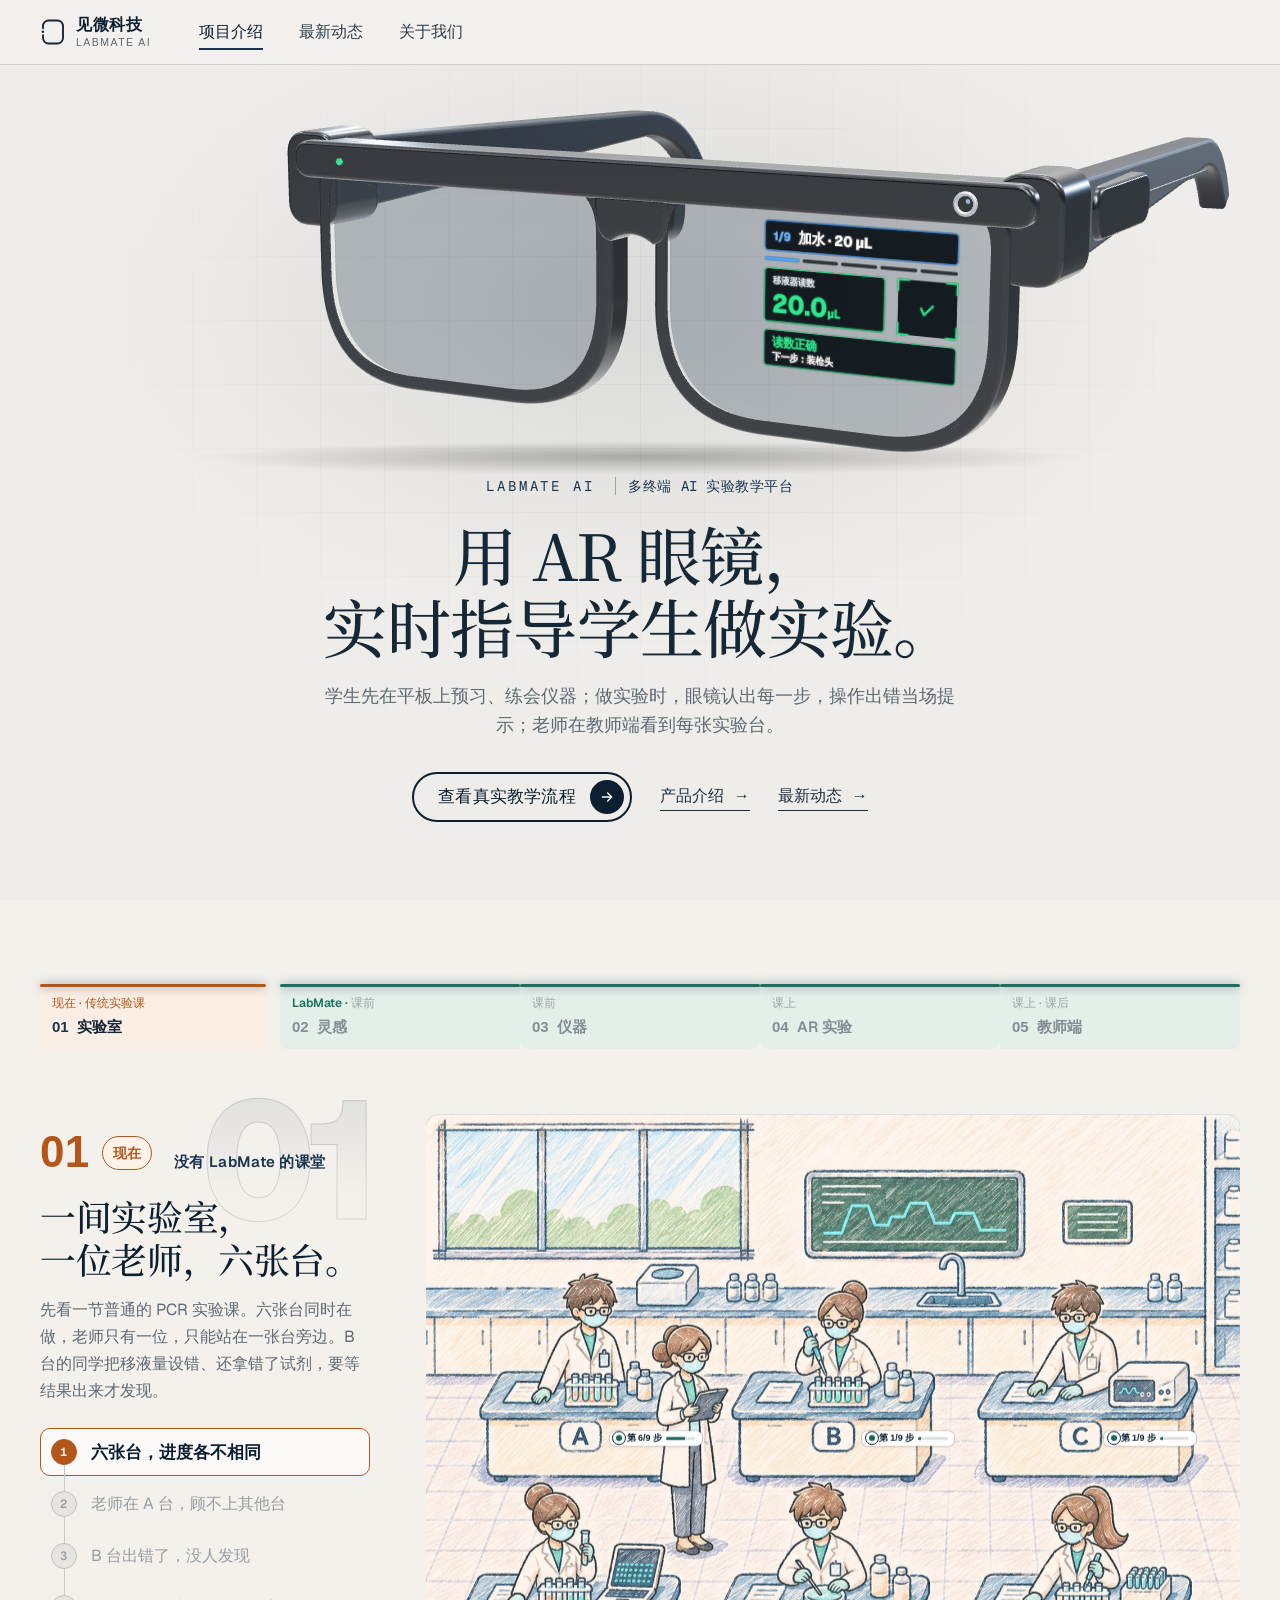
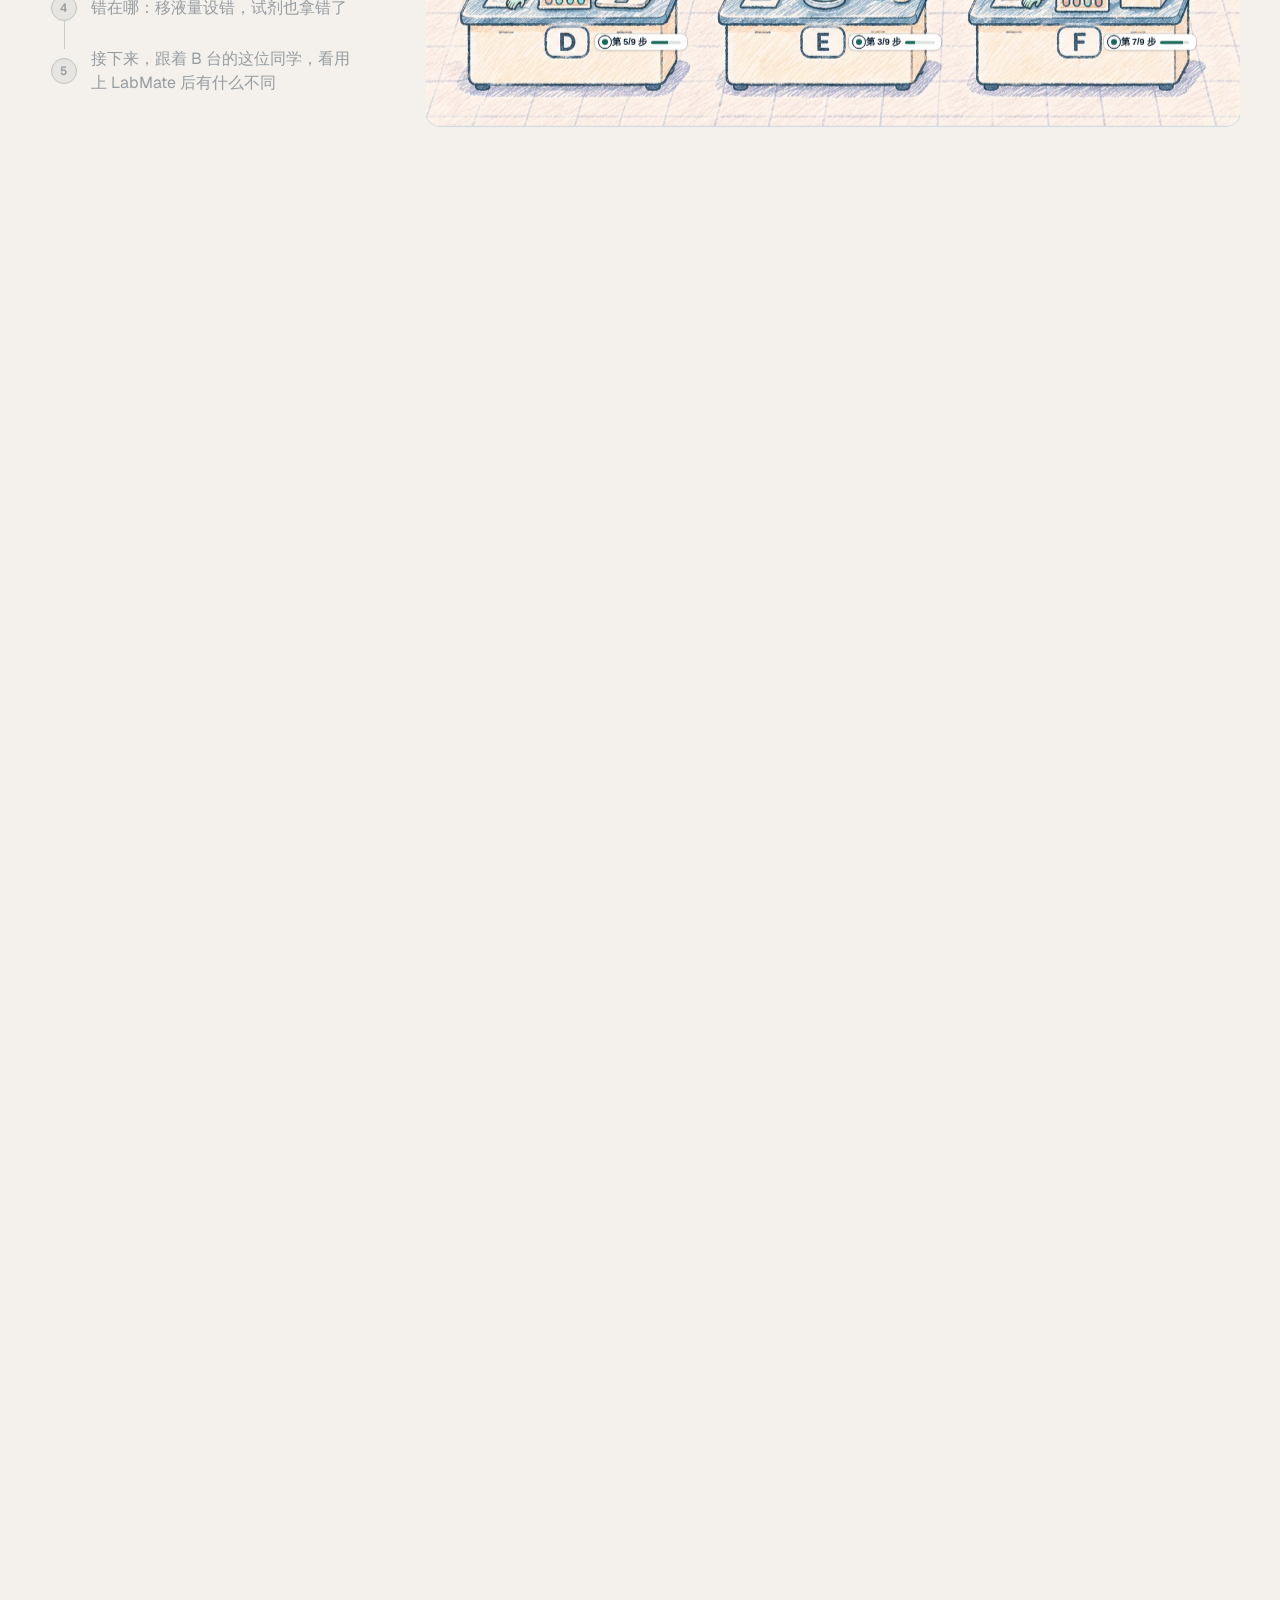
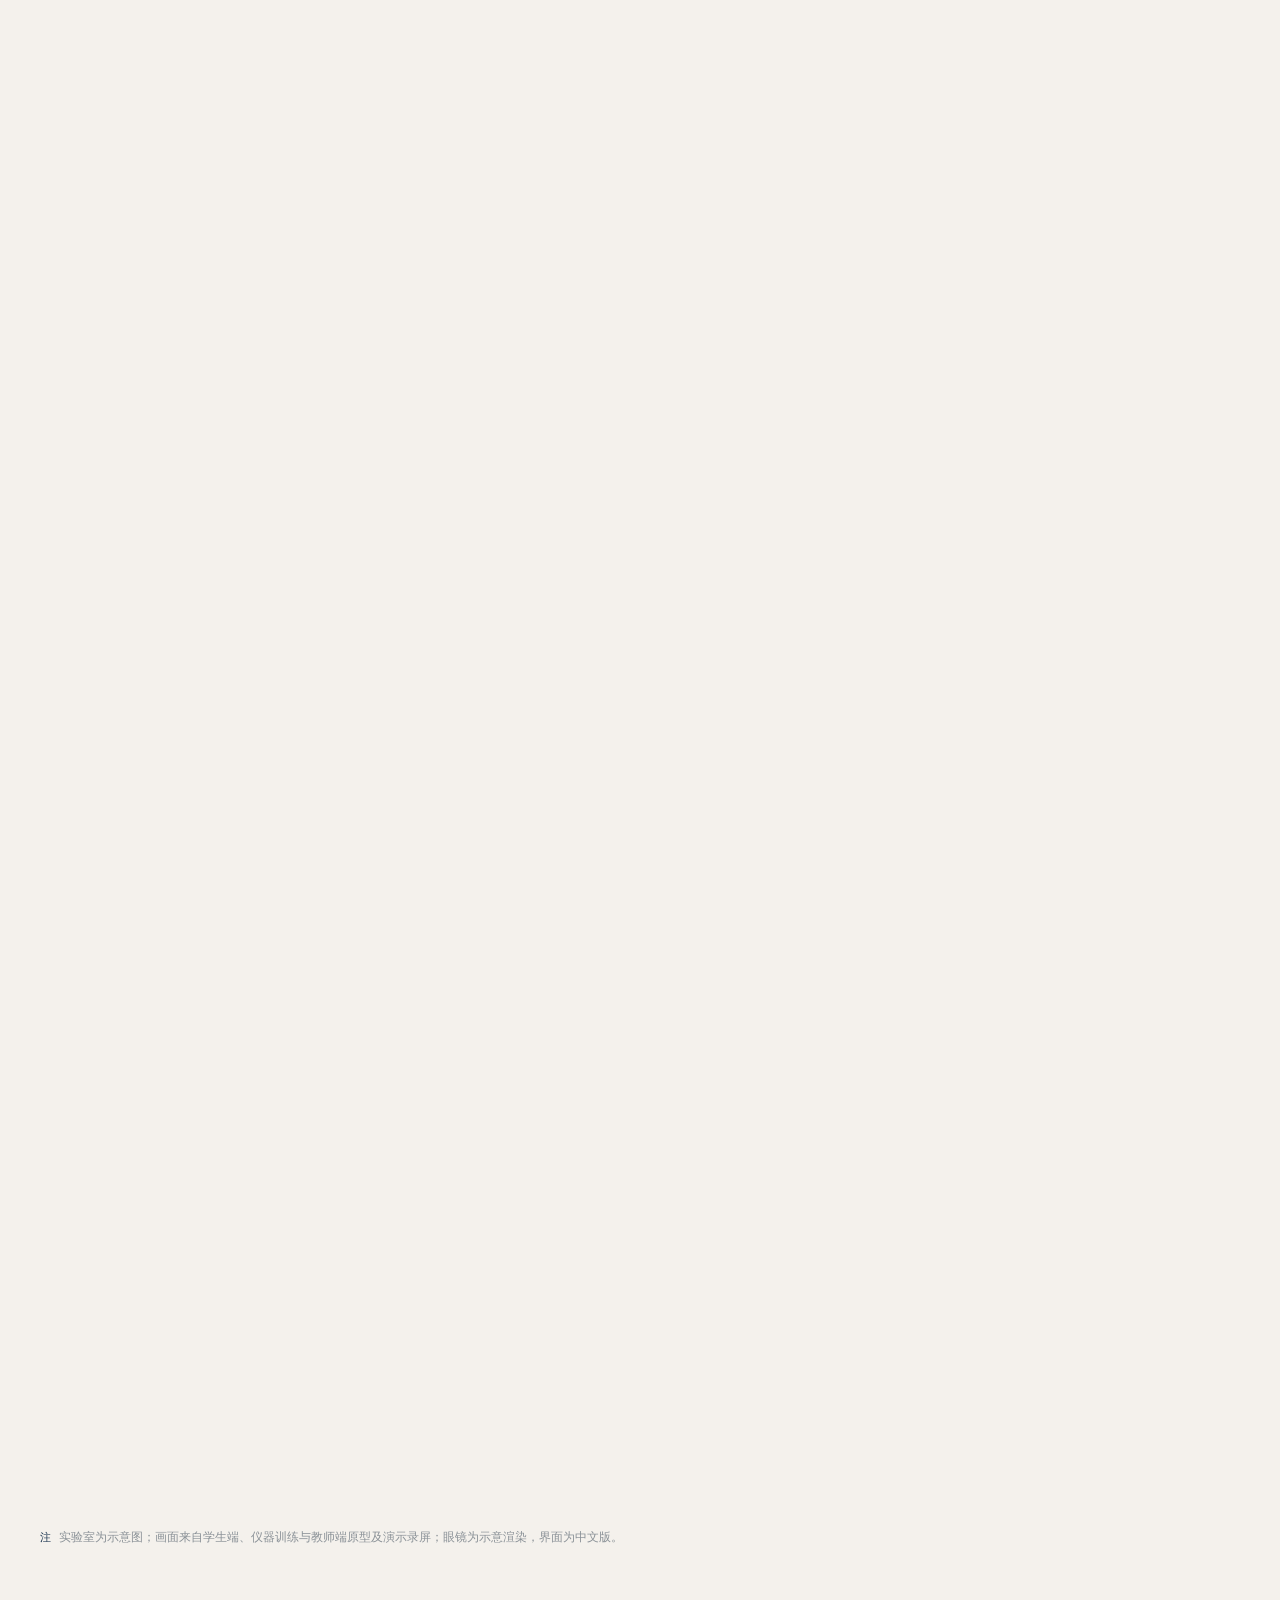
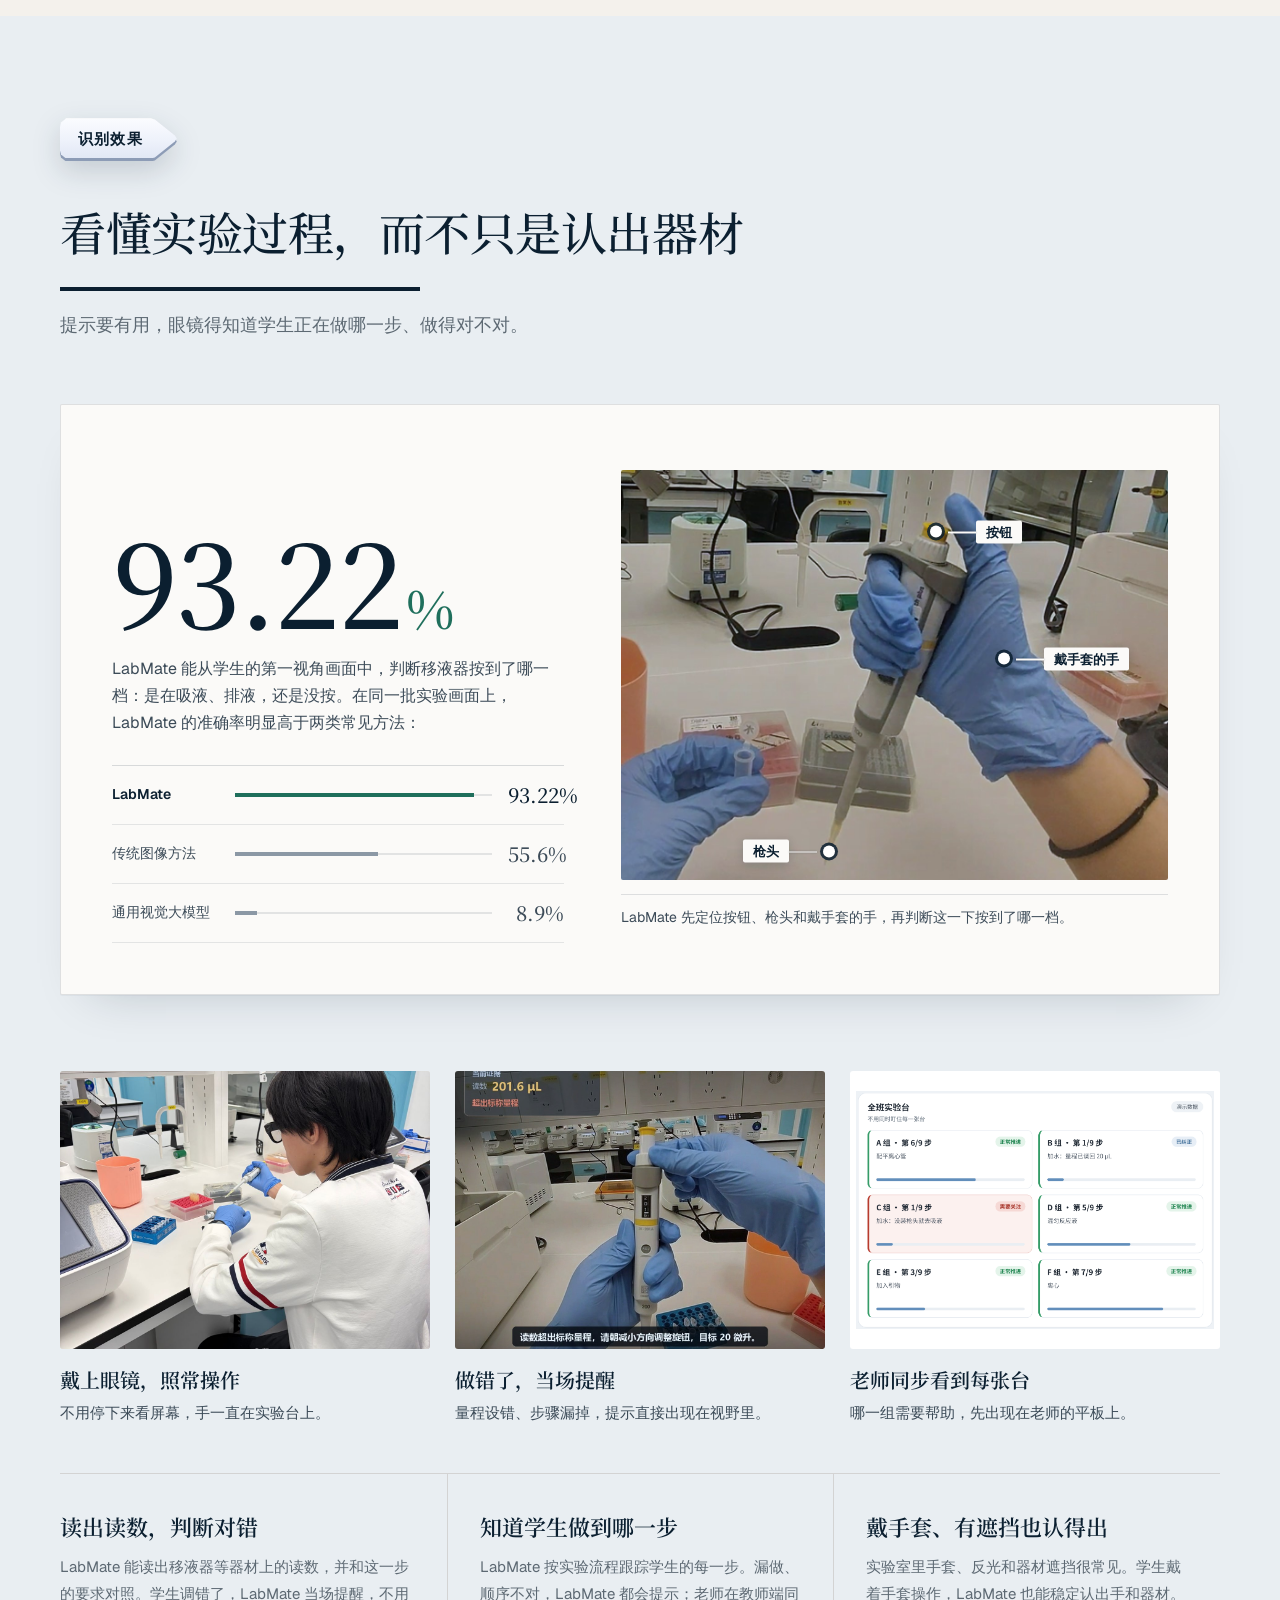
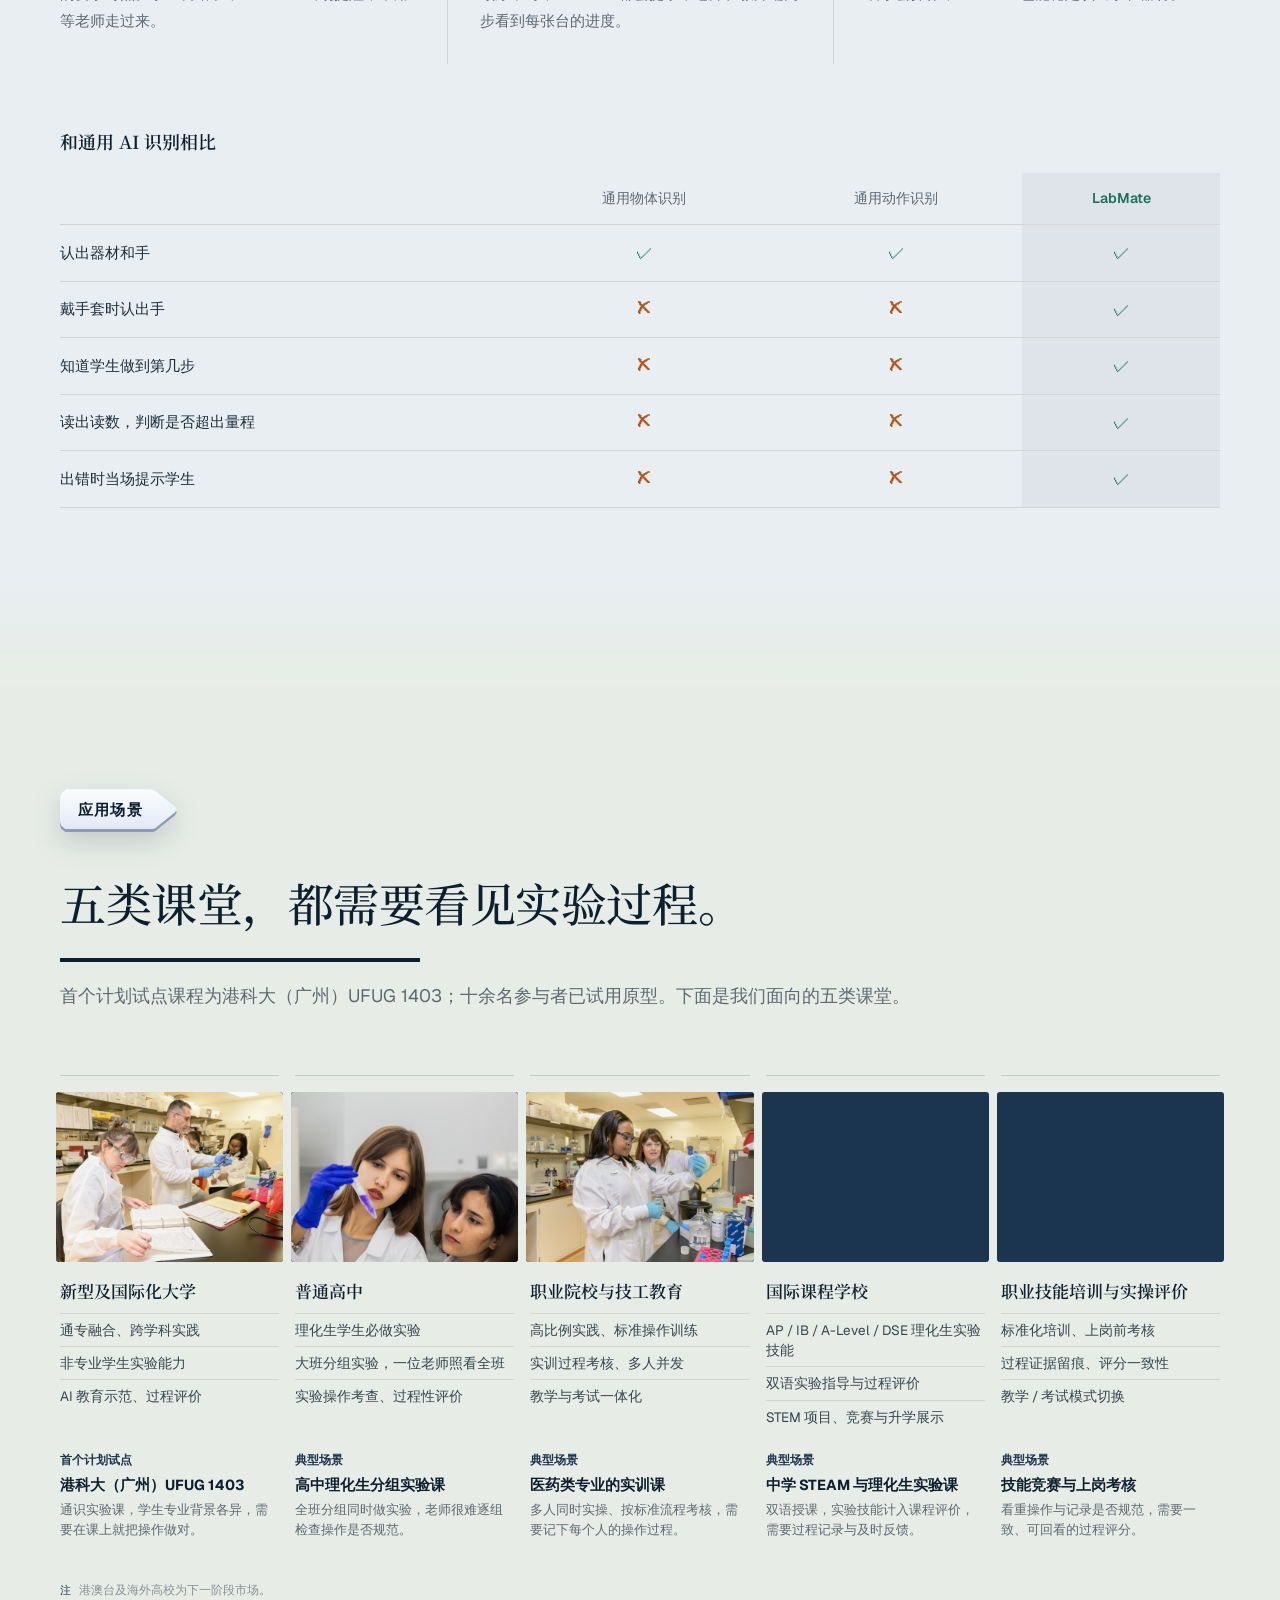
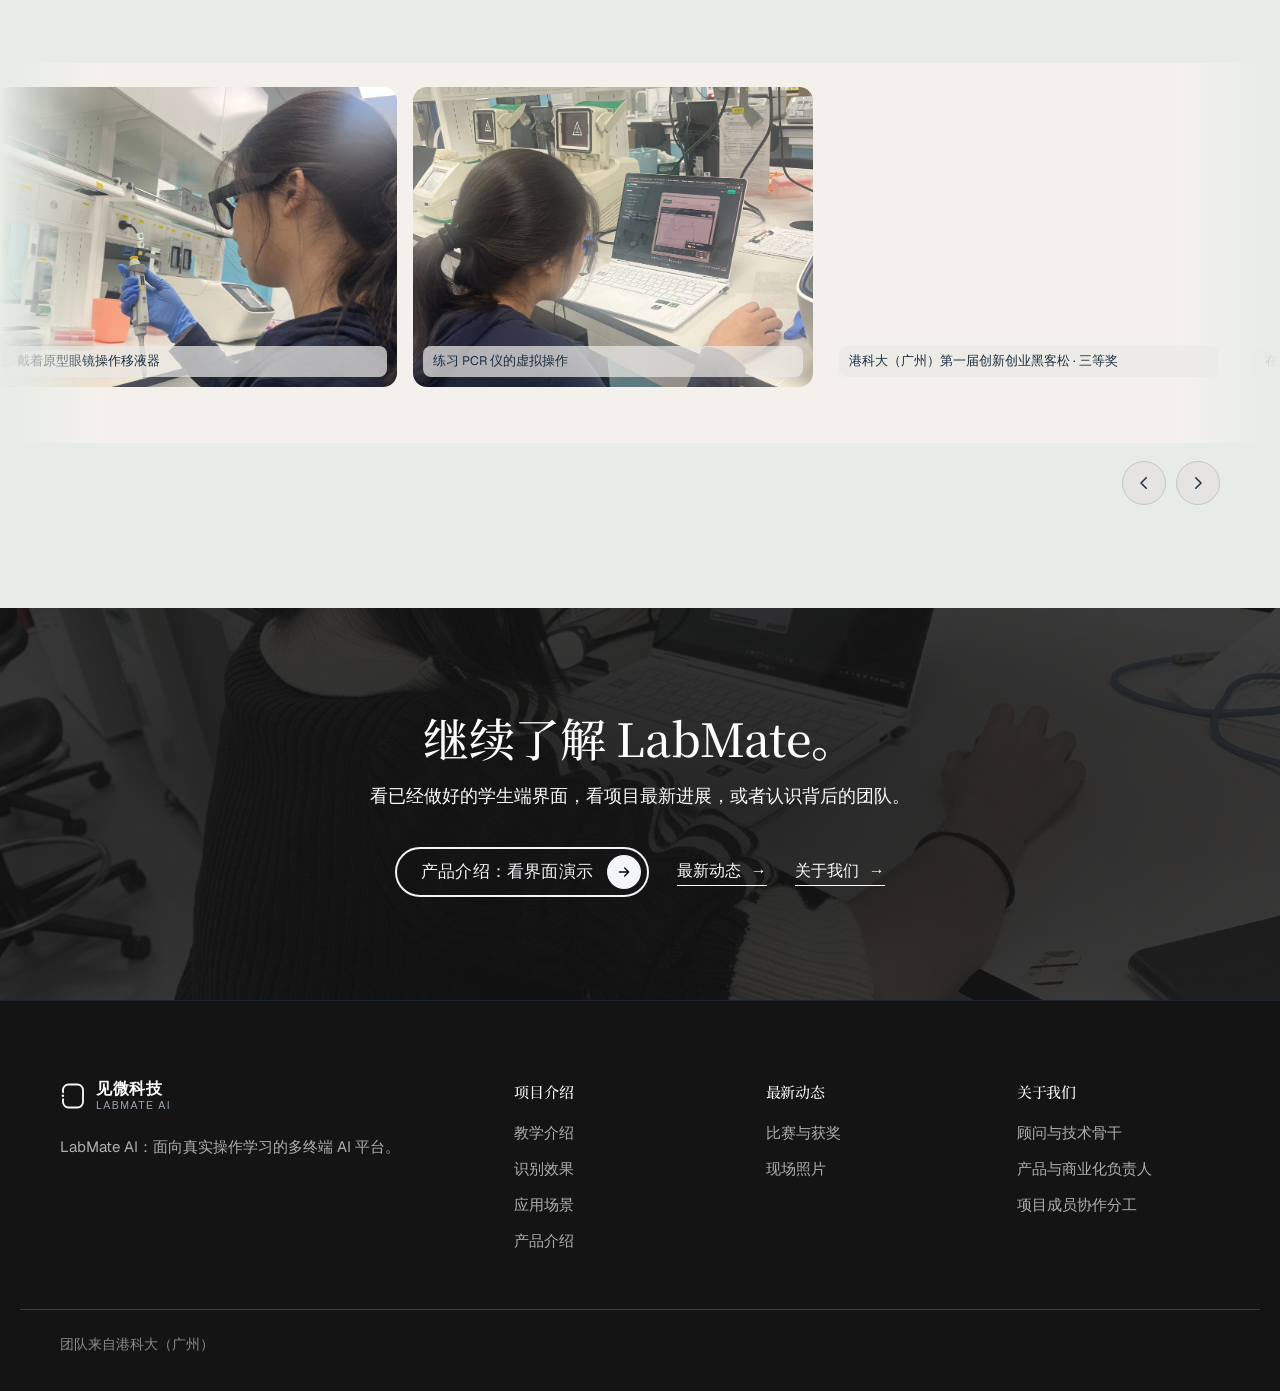
==== commit f855793a: "Section labels and metric label as raised arrow tags (replaces ribbon), slide-in + light sweep Co-Au" ====
--- a/index.html
+++ b/index.html
@@ -11,13 +11,13 @@
 <script>if(/[?&]review/.test(location.search))document.documentElement.classList.add("review")</script>
 <link rel="stylesheet" href="styles.css?v=20261128-r19">
 <link rel="stylesheet" href="light.css?v=20261128-t14">
-<link rel="stylesheet" href="theme.css?v=20261128-t25">
+<link rel="stylesheet" href="theme.css?v=20261128-t27">
 </head>
 <body>
-<div class="view" data-view="zh-project" data-lang="zh" hidden><div class="site"><a class="skip-link" data-anchor="zh-project--main" href="#zh-project">跳转到内容</a><div class="lt"><header class="site-header"><div class="site-header-inner"><a class="site-logo" href="#zh-project"><svg aria-hidden="true" class="jw-mark" focusable="false" viewbox="-2 -2 92 104"><path d="M4 35V26A22 22 0 0 1 26 4H62A22 22 0 0 1 84 26V74A22 22 0 0 1 62 96H26A22 22 0 0 1 4 74V63" fill="none" stroke="currentColor" stroke-linecap="round" stroke-width="7.5"></path><circle cx="3.4" cy="49" fill="currentColor" r="5"></circle></svg><span class="site-logo-text"><b>见微科技</b><span>LabMate AI</span></span></a><nav aria-label="网站导航" class="site-nav" id="zh-project--site-nav"><div class="nv-g"><a class="nv-top" href="#zh-project" aria-current="page">项目介绍</a><div class="nv-sub"><a href="#zh-project" data-anchor="zh-project--journey" data-anchor-view="zh-project">教学介绍</a><a href="#zh-project" data-anchor="zh-project--evidence" data-anchor-view="zh-project">识别效果</a><a href="#zh-project" data-anchor="zh-project--partners" data-anchor-view="zh-project">应用场景</a><a href="product/demo/">产品介绍</a></div></div><div class="nv-g"><a class="nv-top" href="hackathon/">最新动态</a><div class="nv-sub"><a href="hackathon/">比赛与获奖</a><a href="hackathon/#photos">现场照片</a></div></div><div class="nv-g"><a class="nv-top" href="#zh-team">关于我们</a><div class="nv-sub"><a href="#zh-team" data-anchor="zh-team--research" data-anchor-view="zh-team">顾问与技术骨干</a><a href="#zh-team" data-anchor="zh-team--delivery" data-anchor-view="zh-team">产品与商业化负责人</a><a href="#zh-team" data-anchor="zh-team--collaboration" data-anchor-view="zh-team">项目成员协作分工</a></div></div></nav><div class="site-actions"><button aria-controls="zh-project--site-nav" aria-expanded="false" aria-label="打开菜单" class="site-menu"><span aria-hidden="true" class="site-burger"><i></i><i></i></span></button></div></div></header><main id="zh-project--main"><div class="site-page"><div class="x-hero-track"><section class="x-hero"><div aria-hidden="true" class="x-hero-light"></div><div aria-hidden="true" class="x-pov x-labpov"><div class="x-labpov-in"><div class="lb ls-hero"><img class="lb-img" src="bp/lab2-base.jpg?v=20261128-one" width="1446" height="910" alt="实验室线稿插画：六张实验台，老师站在 A 台旁" decoding="async"/><img class="lb-img lb-frame" data-f="warn" src="bp/lab2-warn.jpg?v=20261128-one" width="1446" height="910" alt="" aria-hidden="true" decoding="async"/><img class="lb-img lb-frame" data-f="detail" src="bp/lab2-detail.zh.jpg?v=20261128-one" width="1446" height="910" alt="" aria-hidden="true" decoding="async"/><img class="lb-img lb-frame" data-f="teacher" src="bp/lab2-teacher.zh.jpg?v=20261128-one" width="1446" height="910" alt="" aria-hidden="true" decoding="async"/><img class="lb-img lb-frame" data-f="after" src="bp/lab2-after.zh.jpg?v=20261128-one" width="1446" height="910" alt="" aria-hidden="true" decoding="async"/><span class="lb-dim lb-dim-a" aria-hidden="true"></span><span class="lb-dim lb-dim-b" aria-hidden="true"></span><span class="lb-ring" aria-hidden="true" style="left:37.5%;top:25%;width:25.5%;height:37%"></span><svg class="lb-glasses" viewBox="0 0 80 26" aria-hidden="true" style="left:49%;top:30.2%;width:3.6%"><path d="M2 6h76"></path><rect x="6" y="5" width="30" height="17" rx="5"></rect><rect x="44" y="5" width="30" height="17" rx="5"></rect><circle cx="70" cy="7.5" r="1.6" class="lb-cam"></circle></svg><span class="lb-chip" data-b="A" aria-hidden="true" style="left:22.6%;top:53.0%;--v:0.6666666666666666"><i class="lb-dot"></i>第 6/9 步<i class="lb-bar"></i></span><span class="lb-chip" data-b="B" aria-hidden="true" style="left:53.6%;top:53.0%;--v:0.1111111111111111"><i class="lb-dot"></i>第 1/9 步<i class="lb-bar"></i></span><span class="lb-chip" data-b="C" aria-hidden="true" style="left:83.3%;top:53.0%;--v:0.1111111111111111"><i class="lb-dot"></i>第 1/9 步<i class="lb-bar"></i></span><span class="lb-chip" data-b="D" aria-hidden="true" style="left:20.8%;top:86.4%;--v:0.5555555555555556"><i class="lb-dot"></i>第 5/9 步<i class="lb-bar"></i></span><span class="lb-chip" data-b="E" aria-hidden="true" style="left:52.0%;top:86.4%;--v:0.3333333333333333"><i class="lb-dot"></i>第 3/9 步<i class="lb-bar"></i></span><span class="lb-chip" data-b="F" aria-hidden="true" style="left:83.3%;top:86.4%;--v:0.7777777777777778"><i class="lb-dot"></i>第 7/9 步<i class="lb-bar"></i></span><span class="lb-tag lb-warn" data-t="warn" style="left:51.31396957123098%;top:14.505494505494507%">B 台出错了，老师没看到</span><span class="lb-tag lb-warn" data-t="detail" style="left:65.6984785615491%;top:61.75824175824176%">移液量设错，试剂也拿错了</span><span class="lb-tag lb-ok" data-t="dev" style="left:51.31396957123098%;top:14.505494505494507%">回到课前，先用平板准备</span><span class="lb-tag lb-ok" data-t="after" style="left:69.84785615491009%;top:5.714285714285714%">B 台已纠正；C 台的新提醒，老师也第一时间看到</span></div><p class="x-labpov-cap">一节 PCR 实验课，一位老师，六张台。</p></div></div><div class="x-hero-stage"><div class="g3d g3d-hero" data-glasses3d="hero"><picture class="g3d-poster" aria-hidden="true"><source media="(max-width: 700px)" srcset="bp/glasses-poster-m.webp?v=1" type="image/webp"><source srcset="bp/glasses-poster.webp?v=1" type="image/webp"><img src="bp/glasses-poster.png?v=1" alt="" decoding="async" fetchpriority="high"></picture><svg aria-label="LabMate AR 眼镜示意图：镜片中叠加实验步骤提示" class="glasses-art has-view" role="img" viewbox="0 0 1200 430"><defs><lineargradient id="zh-project--hero-frame" x1="0" x2="0" y1="0" y2="1"><stop offset="0" stop-color="#5a6573"></stop><stop offset="0.2" stop-color="#2a3038"></stop><stop offset="1" stop-color="#0e1116"></stop></lineargradient><lineargradient id="zh-project--hero-glass" x1="0" x2="1" y1="0" y2="1"><stop offset="0" stop-color="#ffffff" stop-opacity="0.22"></stop><stop offset="0.35" stop-color="#ffffff" stop-opacity="0.04"></stop><stop offset="1" stop-color="#93b4d8" stop-opacity="0.08"></stop></lineargradient><lineargradient id="zh-project--hero-tint" x1="0" x2="0" y1="0" y2="1"><stop offset="0" stop-color="#0e2a33" stop-opacity="0.28"></stop><stop offset="1" stop-color="#0e2a33" stop-opacity="0.08"></stop></lineargradient><lineargradient id="zh-project--hero-rim" x1="0" x2="0" y1="0" y2="1"><stop offset="0" stop-color="#c9d6e3" stop-opacity="0.75"></stop><stop offset="0.3" stop-color="#93b4d8" stop-opacity="0.25"></stop><stop offset="1" stop-color="#ffffff" stop-opacity="0.05"></stop></lineargradient><filter height="140%" id="zh-project--hero-blur" width="140%" x="-20%" y="-20%"><fegaussianblur stddeviation="7"></fegaussianblur></filter><radialgradient cx="0.5" cy="0.5" id="zh-project--hero-fade" r="0.55"><stop offset="0.55" stop-color="#fff"></stop><stop offset="1" stop-color="#000"></stop></radialgradient><mask height="830" id="zh-project--hero-world" maskunits="userSpaceOnUse" width="1600" x="-200" y="-200"><rect fill="url(#zh-project--hero-fade)" height="830" width="1600" x="-200" y="-200"></rect></mask><lineargradient id="zh-project--hero-temple" x1="0" x2="0" y1="1" y2="0"><stop offset="0" stop-color="#2a323c"></stop><stop offset="1" stop-color="#2a323c" stop-opacity="0"></stop></lineargradient><clippath id="zh-project--hero-lenses"><rect height="274" rx="96" width="476" x="82" y="74"></rect><rect height="274" rx="96" width="476" x="642" y="74"></rect></clippath></defs><g class="ga-world" mask="url(#zh-project--hero-world)"><image height="1800" href="bp/glasses-guidance.jpg?v=20261126010235" opacity="0.42" width="1800" x="-42" y="-827"/></g><path d="M48 114 L80 108 L300 -40 L286 -42 Z" fill="url(#zh-project--hero-temple)"></path><path d="M1152 114 L1120 108 L900 -40 L914 -42 Z" fill="url(#zh-project--hero-temple)"></path><rect fill="url(#zh-project--hero-frame)" height="30" rx="9" width="44" x="40" y="104"></rect><rect fill="url(#zh-project--hero-frame)" height="30" rx="9" width="44" x="1116" y="104"></rect><circle cx="1142" cy="119" fill="#05070a" r="9" stroke="#2c3644" stroke-width="3"></circle><circle cx="1142" cy="119" fill="#123a4c" r="4"></circle><circle class="ga-led" cx="1157" cy="110" fill="#3ddc97" r="2.2"></circle><g fill="url(#zh-project--hero-frame)"><rect height="298" rx="108" width="502" x="70" y="62"></rect><rect height="298" rx="108" width="502" x="628" y="62"></rect><path d="M566 118 C584 92 616 92 634 118 L634 138 C616 116 584 116 566 138 Z"></path></g><g fill="none" stroke-linecap="round"><rect height="298" rx="108" stroke="url(#zh-project--hero-rim)" stroke-width="2" width="502" x="70" y="62"></rect><rect height="298" rx="108" stroke="url(#zh-project--hero-rim)" stroke-width="2" width="502" x="628" y="62"></rect></g><g fill="#2a3340"><ellipse cx="548" cy="214" rx="9" ry="20"></ellipse><ellipse cx="652" cy="214" rx="9" ry="20"></ellipse></g><g clip-path="url(#zh-project--hero-lenses)"><rect fill="#0a1119" height="430" width="1200" x="0" y="0"></rect><image class="ga-view" height="1800" href="bp/glasses-guidance.jpg?v=20261126010235" preserveaspectratio="xMinYMin slice" width="1800" x="-42" y="-827"/><rect fill="url(#zh-project--hero-tint)" height="430" width="1200" x="0" y="0"></rect><rect class="ga-scan" height="3" width="1200" x="0" y="74"></rect><rect fill="url(#zh-project--hero-glass)" height="430" width="1200" x="0" y="0"></rect><path d="M150 74 L250 74 L120 348 L82 348 L82 250 Z" fill="#ffffff" opacity="0.05"></path><path d="M710 74 L790 74 L660 348 L642 348 L642 300 Z" fill="#ffffff" opacity="0.05"></path></g><g fill="none" stroke="#93b4d8" stroke-opacity="0.35" stroke-width="1.5"><rect height="274" rx="96" width="476" x="82" y="74"></rect><rect height="274" rx="96" width="476" x="642" y="74"></rect></g><g class="ga-hud"><g class="ga-chip c1"><rect height="36" rx="9" width="250" x="122" y="100"></rect><text x="138" y="124">1/9 · 加水 20 µL</text></g><g class="ga-list c2"><path d="M138 176 V 302"></path><g class="on"><circle cx="138" cy="168" r="6"></circle><text x="156" y="174">调量</text></g><g class=""><circle cx="138" cy="202" r="6"></circle><text x="156" y="208">装枪头</text></g><g class=""><circle cx="138" cy="236" r="6"></circle><text x="156" y="242">吸液</text></g><g class=""><circle cx="138" cy="270" r="6"></circle><text x="156" y="276">排液</text></g><g class=""><circle cx="138" cy="304" r="6"></circle><text x="156" y="310">退枪头</text></g></g><g class="ga-box c3"><path d="M852 122 h-16 v22 M922 122 h16 v22 M852 268 h-16 v-22 M922 268 h16 v-22"></path></g><g class="ga-chip warn c4"><rect height="56" rx="9" width="140" x="676" y="124"></rect><text class="small" x="690" y="148">读数</text><text x="682" y="172">201.6 µL</text></g><g class="ga-chip ok c5"><rect height="36" rx="9" width="404" x="676" y="292"></rect><text x="692" y="316">朝减小方向调整旋钮 → 20 µL</text></g></g></svg></div><span aria-hidden="true" class="x-hero-floor"></span></div><div class="x-hero-copy"><p class="x-lockup">LabMate AI<!-- --> <span>多终端 AI 实验教学平台</span></p><h1>用 AR 眼镜，<br/>实时指导学生做实验。</h1><p class="x-hero-lead">学生先在平板上预习、练会仪器；做实验时，眼镜认出每一步，操作出错当场提示；老师在教师端看到每张实验台。</p><div class="x-hero-actions hero-actions3"><a class="x-btn" data-anchor="zh-project--journey" href="#zh-project">查看真实教学流程</a><a class="x-link" href="product/demo/">产品介绍</a><a class="x-link" href="hackathon/">最新动态</a></div><p class="x-foot">眼镜为示意渲染；实验室为示意图。</p></div></section></div><section aria-label="一次完整实验" class="xj" data-journey="true" id="zh-project--journey"><div class="xj-stage" data-k="0" data-scene="0"><div aria-hidden="true" class="xj-bar"><span style="--i:0"><i></i><small>现在</small><b>01</b>实验室</span><span style="--i:1"><i></i><small>课前</small><b>02</b>灵感</span><span style="--i:2"><i></i><small>课前</small><b>03</b>仪器</span><span style="--i:3"><i></i><small>课上</small><b>04</b>AR 实验</span><span style="--i:4"><i></i><small>课上 · 课后</small><b>05</b>教师端</span></div><div class="xj-copy"><article class="xj-cap" data-cap="0"><p class="x-chap"><b>01</b><em class="xj-when">现在</em><span>没有 LabMate 的课堂</span></p><h2>一间实验室，一位老师，六张台。</h2><p class="xj-p">先看一节普通的 PCR 实验课。六张台同时在做，老师只有一位，只能站在一张台旁边。B 台的同学把移液量设错、还拿错了试剂，要等结果出来才发现。</p><ol class="xj-steps"><li data-num="1" data-step="0">六张台，进度各不相同</li><li data-num="2" data-step="1">老师在 A 台，顾不上其他台</li><li data-num="3" data-step="2">B 台出错了，没人发现</li><li data-num="4" data-step="3">错在哪：移液量设错，试剂也拿错了</li><li data-num="5" data-step="4">接下来，跟着 B 台的这位同学，看用上 LabMate 后有什么不同</li></ol></article><article class="xj-cap" data-cap="1"><p class="x-chap"><b>02</b><em class="xj-when">课前</em><span>灵感 · Inspiration</span></p><h2>从一个问题开始。</h2><p class="xj-p">这一次，从课前开始。B 台的同学先在平板上选一个感兴趣的小场景，在 Dr. Pipette 引导下自己搭出 PCR 方案，弄清每一步为什么这样做。</p><ol class="xj-steps"><li data-num="1" data-step="0">选一个小场景</li><li data-num="2" data-step="1">说清你的问题</li><li data-num="3" data-step="2">问 Dr. Pipette</li><li data-num="4" data-step="3">找到要检测的片段</li><li data-num="5" data-step="4">设计引物与分组</li><li data-num="6" data-step="5">整理 PCR protocol 草案</li></ol></article><article class="xj-cap" data-cap="2"><p class="x-chap"><b>03</b><em class="xj-when">课前</em><span>仪器使用 · Instrument use</span></p><h2>先会用仪器，再做完整实验。</h2><p class="xj-p">还是在课前：一步步练会微量移液器，量程、握法、两档力度都练熟，再进实验室。上次设错的移液量，在这里先练对。</p><ol class="xj-steps"><li data-num="1" data-step="0">选择移液枪</li><li data-num="2" data-step="1">调整量程</li><li data-num="3" data-step="2">正确握持</li><li data-num="4" data-step="3">感受两档力度</li><li data-num="5" data-step="4">安装枪头</li><li data-num="6" data-step="5">吸液准备与吸取</li></ol></article><article class="xj-cap" data-cap="3"><p class="x-chap"><b>04</b><em class="xj-when">课上</em><span>AR 实验 · AR lab work</span></p><h2>戴上眼镜，走到实验台。</h2><p class="xj-p">课上，B 台的同学戴上眼镜。这一次移液量刚设错，眼镜就认出来，在视野里提示他调回 20 µL，不用等到结果出来。</p><ol class="xj-steps"><li data-num="1" data-step="0">看见 · 认出移液器和刻度窗</li><li data-num="2" data-step="1">对齐流程 · 第 1/9 步 · 加水 20 µL</li><li data-num="3" data-step="2">判断 · 读数 201.6 µL，超出量程</li><li data-num="4" data-step="3">提示 · 请调小旋钮</li></ol></article><article class="xj-cap" data-cap="4"><p class="x-chap"><b>05</b><em class="xj-when">课上 · 课后</em><span>教师端 · Teacher</span></p><h2>教师看见每一张台。</h2><p class="xj-p">回到开头那间实验室：老师在平板上看到每一张台。B 台已经自己纠正；C 台出现新情况，马上标红。老师先去需要帮助的那一张，课后还能回放关键事件。</p><ol class="xj-steps"><li data-num="1" data-step="0">出错的台，在教师端标红</li><li data-num="2" data-step="1">点开这一组，按时间看关键事件</li><li data-num="3" data-step="2">课后回放，复盘过程</li><li data-num="4" data-step="3">回到实验室：每张台都戴上眼镜，老师在平板上看到 C 台需要帮助</li><li data-num="5" data-step="4">B 台已纠正，C 台的新情况也第一时间看到</li></ol></article></div><div aria-hidden="true" class="xj-view"><div class="xj-lab"><div class="lb"><img class="lb-img" src="bp/lab2-base.jpg?v=20261128-one" width="1446" height="910" alt="实验室线稿插画：六张实验台，老师站在 A 台旁" decoding="async"/><img class="lb-img lb-frame" data-f="warn" src="bp/lab2-warn.jpg?v=20261128-one" width="1446" height="910" alt="" aria-hidden="true" decoding="async"/><img class="lb-img lb-frame" data-f="detail" src="bp/lab2-detail.zh.jpg?v=20261128-one" width="1446" height="910" alt="" aria-hidden="true" decoding="async"/><img class="lb-img lb-frame" data-f="teacher" src="bp/lab2-teacher.zh.jpg?v=20261128-one" width="1446" height="910" alt="" aria-hidden="true" decoding="async"/><img class="lb-img lb-frame" data-f="after" src="bp/lab2-after.zh.jpg?v=20261128-one" width="1446" height="910" alt="" aria-hidden="true" decoding="async"/><span class="lb-dim lb-dim-a" aria-hidden="true"></span><span class="lb-dim lb-dim-b" aria-hidden="true"></span><span class="lb-ring" aria-hidden="true" style="left:37.5%;top:25%;width:25.5%;height:37%"></span><svg class="lb-glasses" viewBox="0 0 80 26" aria-hidden="true" style="left:49%;top:30.2%;width:3.6%"><path d="M2 6h76"></path><rect x="6" y="5" width="30" height="17" rx="5"></rect><rect x="44" y="5" width="30" height="17" rx="5"></rect><circle cx="70" cy="7.5" r="1.6" class="lb-cam"></circle></svg><span class="lb-chip" data-b="A" aria-hidden="true" style="left:22.6%;top:53.0%;--v:0.6666666666666666"><i class="lb-dot"></i>第 6/9 步<i class="lb-bar"></i></span><span class="lb-chip" data-b="B" aria-hidden="true" style="left:53.6%;top:53.0%;--v:0.1111111111111111"><i class="lb-dot"></i>第 1/9 步<i class="lb-bar"></i></span><span class="lb-chip" data-b="C" aria-hidden="true" style="left:83.3%;top:53.0%;--v:0.1111111111111111"><i class="lb-dot"></i>第 1/9 步<i class="lb-bar"></i></span><span class="lb-chip" data-b="D" aria-hidden="true" style="left:20.8%;top:86.4%;--v:0.5555555555555556"><i class="lb-dot"></i>第 5/9 步<i class="lb-bar"></i></span><span class="lb-chip" data-b="E" aria-hidden="true" style="left:52.0%;top:86.4%;--v:0.3333333333333333"><i class="lb-dot"></i>第 3/9 步<i class="lb-bar"></i></span><span class="lb-chip" data-b="F" aria-hidden="true" style="left:83.3%;top:86.4%;--v:0.7777777777777778"><i class="lb-dot"></i>第 7/9 步<i class="lb-bar"></i></span><span class="lb-tag lb-warn" data-t="warn" style="left:51.31396957123098%;top:14.505494505494507%">B 台出错了，老师没看到</span><span class="lb-tag lb-warn" data-t="detail" style="left:65.6984785615491%;top:61.75824175824176%">移液量设错，试剂也拿错了</span><span class="lb-tag lb-ok" data-t="dev" style="left:51.31396957123098%;top:14.505494505494507%">回到课前，先用平板准备</span><span class="lb-tag lb-ok" data-t="after" style="left:69.84785615491009%;top:5.714285714285714%">B 台已纠正；C 台的新提醒，老师也第一时间看到</span></div></div><div class="xj-tablet"><div class="xj-screen"><img alt="" class="xj-shot" data-shot="0" decoding="async" height="1161" loading="eager" src="bp/app-scene.jpg?v=20261126010235" style="color:transparent" width="1600"/><img alt="" class="xj-shot" data-shot="1" decoding="async" height="1161" loading="lazy" src="bp/app-question.jpg?v=20261126010235" style="color:transparent" width="1600"/><img alt="" class="xj-shot" data-shot="2" decoding="async" height="1161" loading="lazy" src="bp/app-pipette.jpg?v=20261126010235" style="color:transparent" width="1600"/><img alt="" class="xj-shot" data-shot="3" decoding="async" height="1161" loading="lazy" src="bp/app-segment.jpg?v=20261126010235" style="color:transparent" width="1600"/><img alt="" class="xj-shot" data-shot="4" decoding="async" height="1161" loading="lazy" src="bp/app-design.jpg?v=20261126010235" style="color:transparent" width="1600"/><img alt="" class="xj-shot" data-shot="5" decoding="async" height="1161" loading="lazy" src="bp/app-protocol.jpg?v=20261126010235" style="color:transparent" width="1600"/><img alt="" class="xj-inst" decoding="async" height="1741" loading="eager" src="bp/instrument-hd.jpg?v=20261127-fix" style="color:transparent" width="2400"/><span class="xj-hl"></span></div></div><div class="xj-zoom"><img alt="" class="xj-z" data-z="1-0" decoding="async" height="896" loading="lazy" src="bp/z-scene.jpg?v=20261126010235" style="color:transparent" width="1600"/><img alt="" class="xj-z" data-z="1-1" decoding="async" height="723" loading="lazy" src="bp/z-question.jpg?v=20261126010235" style="color:transparent" width="1600"/><img alt="" class="xj-z" data-z="1-2" decoding="async" height="647" loading="lazy" src="bp/z-pipette.jpg?v=20261126010235" style="color:transparent" width="1600"/><img alt="" class="xj-z" data-z="1-3" decoding="async" height="516" loading="lazy" src="bp/z-segment.jpg?v=20261126010235" style="color:transparent" width="1600"/><img alt="" class="xj-z" data-z="1-4" decoding="async" height="430" loading="lazy" src="bp/z-design.jpg?v=20261126010235" style="color:transparent" width="1600"/><img alt="" class="xj-z" data-z="1-5" decoding="async" height="416" loading="lazy" src="bp/z-protocol.jpg?v=20261126010235" style="color:transparent" width="1600"/><img alt="" class="xj-z" data-z="2-0" decoding="async" height="283" loading="lazy" src="bp/z-inst0.jpg?v=20261126010235" style="color:transparent" width="1400"/><img alt="" class="xj-z" data-z="2-1" decoding="async" height="283" loading="lazy" src="bp/z-inst1.jpg?v=20261126010235" style="color:transparent" width="1400"/><img alt="" class="xj-z" data-z="2-2" decoding="async" height="283" loading="lazy" src="bp/z-inst2.jpg?v=20261126010235" style="color:transparent" width="1400"/><img alt="" class="xj-z" data-z="2-3" decoding="async" height="283" loading="lazy" src="bp/z-inst3.jpg?v=20261126010235" style="color:transparent" width="1400"/><img alt="" class="xj-z" data-z="2-4" decoding="async" height="283" loading="lazy" src="bp/z-inst4.jpg?v=20261126010235" style="color:transparent" width="1400"/><img alt="" class="xj-z" data-z="2-5" decoding="async" height="566" loading="lazy" src="bp/z-inst5.jpg?v=20261126010235" style="color:transparent" width="1400"/></div><div class="xj-glasses"><div class="g3d g3d-mini" data-glasses3d="mini"></div></div><div class="xj-bench"><img alt="" decoding="async" height="675" loading="eager" src="bp/bench-pov.jpg?v=20261128wb" style="color:transparent" width="1200"/><span class="xj-ret"></span><div class="xj-hud xj-hud-task"><b>第 1/9 步</b>加水 · 20 µL</div><div class="xj-hud xj-hud-read"><span>当前读数</span><strong>201.6 µL</strong><em>超出标称量程</em></div><div class="xj-hud xj-hud-say"><i></i>请朝减小方向调整旋钮，目标 20 微升。</div></div><div class="xj-monitor"><div class="xj-mscreen"><img alt="" decoding="async" height="944" loading="eager" src="bp/teacher-workspace.png?v=20261128-c" style="color:transparent" width="1458"/><span class="xj-fcard"></span><span class="xj-fpulse"></span><span class="xj-tgt" data-tgt="0" style="left:28.7%;top:74.5%">01</span><span class="xj-tgt" data-tgt="1" style="left:57.7%;top:69.5%">02</span><span class="xj-tgt" data-tgt="2" style="left:63.3%;top:20.3%">03</span></div></div></div></div><p class="x-foot xj-foot">实验室为示意图；画面来自学生端、仪器训练与教师端原型及演示录屏；眼镜为示意渲染，界面为中文版。</p></section><section class="x-band x-ev ev2" id="zh-project--evidence"><div class="x-wrap"><header class="x-head"><p class="x-kicker">识别效果</p><h2>看懂实验过程，而不只是认出器材</h2><p>提示要有用，眼镜得知道学生正在做哪一步、做得对不对。</p></header>
+<div class="view" data-view="zh-project" data-lang="zh" hidden><div class="site"><a class="skip-link" data-anchor="zh-project--main" href="#zh-project">跳转到内容</a><div class="lt"><header class="site-header"><div class="site-header-inner"><a class="site-logo" href="#zh-project"><svg aria-hidden="true" class="jw-mark" focusable="false" viewbox="-2 -2 92 104"><path d="M4 35V26A22 22 0 0 1 26 4H62A22 22 0 0 1 84 26V74A22 22 0 0 1 62 96H26A22 22 0 0 1 4 74V63" fill="none" stroke="currentColor" stroke-linecap="round" stroke-width="7.5"></path><circle cx="3.4" cy="49" fill="currentColor" r="5"></circle></svg><span class="site-logo-text"><b>见微科技</b><span>LabMate AI</span></span></a><nav aria-label="网站导航" class="site-nav" id="zh-project--site-nav"><div class="nv-g"><a class="nv-top" href="#zh-project" aria-current="page">项目介绍</a><div class="nv-sub"><a href="#zh-project" data-anchor="zh-project--journey" data-anchor-view="zh-project">教学介绍</a><a href="#zh-project" data-anchor="zh-project--evidence" data-anchor-view="zh-project">识别效果</a><a href="#zh-project" data-anchor="zh-project--partners" data-anchor-view="zh-project">应用场景</a><a href="product/demo/">产品介绍</a></div></div><div class="nv-g"><a class="nv-top" href="hackathon/">最新动态</a><div class="nv-sub"><a href="hackathon/">比赛与获奖</a><a href="hackathon/#photos">现场照片</a></div></div><div class="nv-g"><a class="nv-top" href="#zh-team">关于我们</a><div class="nv-sub"><a href="#zh-team" data-anchor="zh-team--research" data-anchor-view="zh-team">顾问与技术骨干</a><a href="#zh-team" data-anchor="zh-team--delivery" data-anchor-view="zh-team">产品与商业化负责人</a><a href="#zh-team" data-anchor="zh-team--collaboration" data-anchor-view="zh-team">项目成员协作分工</a></div></div></nav><div class="site-actions"><button aria-controls="zh-project--site-nav" aria-expanded="false" aria-label="打开菜单" class="site-menu"><span aria-hidden="true" class="site-burger"><i></i><i></i></span></button></div></div></header><main id="zh-project--main"><div class="site-page"><div class="x-hero-track"><section class="x-hero"><div aria-hidden="true" class="x-hero-light"></div><div aria-hidden="true" class="x-pov x-labpov"><div class="x-labpov-in"><div class="lb ls-hero"><img class="lb-img" src="bp/lab2-base.jpg?v=20261128-one" width="1446" height="910" alt="实验室线稿插画：六张实验台，老师站在 A 台旁" decoding="async"/><img class="lb-img lb-frame" data-f="warn" src="bp/lab2-warn.jpg?v=20261128-one" width="1446" height="910" alt="" aria-hidden="true" decoding="async"/><img class="lb-img lb-frame" data-f="detail" src="bp/lab2-detail.zh.jpg?v=20261128-one" width="1446" height="910" alt="" aria-hidden="true" decoding="async"/><img class="lb-img lb-frame" data-f="teacher" src="bp/lab2-teacher.zh.jpg?v=20261128-one" width="1446" height="910" alt="" aria-hidden="true" decoding="async"/><img class="lb-img lb-frame" data-f="after" src="bp/lab2-after.zh.jpg?v=20261128-one" width="1446" height="910" alt="" aria-hidden="true" decoding="async"/><span class="lb-dim lb-dim-a" aria-hidden="true"></span><span class="lb-dim lb-dim-b" aria-hidden="true"></span><span class="lb-ring" aria-hidden="true" style="left:37.5%;top:25%;width:25.5%;height:37%"></span><svg class="lb-glasses" viewBox="0 0 80 26" aria-hidden="true" style="left:49%;top:30.2%;width:3.6%"><path d="M2 6h76"></path><rect x="6" y="5" width="30" height="17" rx="5"></rect><rect x="44" y="5" width="30" height="17" rx="5"></rect><circle cx="70" cy="7.5" r="1.6" class="lb-cam"></circle></svg><span class="lb-chip" data-b="A" aria-hidden="true" style="left:22.6%;top:53.0%;--v:0.6666666666666666"><i class="lb-dot"></i>第 6/9 步<i class="lb-bar"></i></span><span class="lb-chip" data-b="B" aria-hidden="true" style="left:53.6%;top:53.0%;--v:0.1111111111111111"><i class="lb-dot"></i>第 1/9 步<i class="lb-bar"></i></span><span class="lb-chip" data-b="C" aria-hidden="true" style="left:83.3%;top:53.0%;--v:0.1111111111111111"><i class="lb-dot"></i>第 1/9 步<i class="lb-bar"></i></span><span class="lb-chip" data-b="D" aria-hidden="true" style="left:20.8%;top:86.4%;--v:0.5555555555555556"><i class="lb-dot"></i>第 5/9 步<i class="lb-bar"></i></span><span class="lb-chip" data-b="E" aria-hidden="true" style="left:52.0%;top:86.4%;--v:0.3333333333333333"><i class="lb-dot"></i>第 3/9 步<i class="lb-bar"></i></span><span class="lb-chip" data-b="F" aria-hidden="true" style="left:83.3%;top:86.4%;--v:0.7777777777777778"><i class="lb-dot"></i>第 7/9 步<i class="lb-bar"></i></span><span class="lb-tag lb-warn" data-t="warn" style="left:51.31396957123098%;top:14.505494505494507%">B 台出错了，老师没看到</span><span class="lb-tag lb-warn" data-t="detail" style="left:65.6984785615491%;top:61.75824175824176%">移液量设错，试剂也拿错了</span><span class="lb-tag lb-ok" data-t="dev" style="left:51.31396957123098%;top:14.505494505494507%">回到课前，先用平板准备</span><span class="lb-tag lb-ok" data-t="after" style="left:69.84785615491009%;top:5.714285714285714%">B 台已纠正；C 台的新提醒，老师也第一时间看到</span></div><p class="x-labpov-cap">一节 PCR 实验课，一位老师，六张台。</p></div></div><div class="x-hero-stage"><div class="g3d g3d-hero" data-glasses3d="hero"><picture class="g3d-poster" aria-hidden="true"><source media="(max-width: 700px)" srcset="bp/glasses-poster-m.webp?v=1" type="image/webp"><source srcset="bp/glasses-poster.webp?v=1" type="image/webp"><img src="bp/glasses-poster.png?v=1" alt="" decoding="async" fetchpriority="high"></picture><svg aria-label="LabMate AR 眼镜示意图：镜片中叠加实验步骤提示" class="glasses-art has-view" role="img" viewbox="0 0 1200 430"><defs><lineargradient id="zh-project--hero-frame" x1="0" x2="0" y1="0" y2="1"><stop offset="0" stop-color="#5a6573"></stop><stop offset="0.2" stop-color="#2a3038"></stop><stop offset="1" stop-color="#0e1116"></stop></lineargradient><lineargradient id="zh-project--hero-glass" x1="0" x2="1" y1="0" y2="1"><stop offset="0" stop-color="#ffffff" stop-opacity="0.22"></stop><stop offset="0.35" stop-color="#ffffff" stop-opacity="0.04"></stop><stop offset="1" stop-color="#93b4d8" stop-opacity="0.08"></stop></lineargradient><lineargradient id="zh-project--hero-tint" x1="0" x2="0" y1="0" y2="1"><stop offset="0" stop-color="#0e2a33" stop-opacity="0.28"></stop><stop offset="1" stop-color="#0e2a33" stop-opacity="0.08"></stop></lineargradient><lineargradient id="zh-project--hero-rim" x1="0" x2="0" y1="0" y2="1"><stop offset="0" stop-color="#c9d6e3" stop-opacity="0.75"></stop><stop offset="0.3" stop-color="#93b4d8" stop-opacity="0.25"></stop><stop offset="1" stop-color="#ffffff" stop-opacity="0.05"></stop></lineargradient><filter height="140%" id="zh-project--hero-blur" width="140%" x="-20%" y="-20%"><fegaussianblur stddeviation="7"></fegaussianblur></filter><radialgradient cx="0.5" cy="0.5" id="zh-project--hero-fade" r="0.55"><stop offset="0.55" stop-color="#fff"></stop><stop offset="1" stop-color="#000"></stop></radialgradient><mask height="830" id="zh-project--hero-world" maskunits="userSpaceOnUse" width="1600" x="-200" y="-200"><rect fill="url(#zh-project--hero-fade)" height="830" width="1600" x="-200" y="-200"></rect></mask><lineargradient id="zh-project--hero-temple" x1="0" x2="0" y1="1" y2="0"><stop offset="0" stop-color="#2a323c"></stop><stop offset="1" stop-color="#2a323c" stop-opacity="0"></stop></lineargradient><clippath id="zh-project--hero-lenses"><rect height="274" rx="96" width="476" x="82" y="74"></rect><rect height="274" rx="96" width="476" x="642" y="74"></rect></clippath></defs><g class="ga-world" mask="url(#zh-project--hero-world)"><image height="1800" href="bp/glasses-guidance.jpg?v=20261126010235" opacity="0.42" width="1800" x="-42" y="-827"/></g><path d="M48 114 L80 108 L300 -40 L286 -42 Z" fill="url(#zh-project--hero-temple)"></path><path d="M1152 114 L1120 108 L900 -40 L914 -42 Z" fill="url(#zh-project--hero-temple)"></path><rect fill="url(#zh-project--hero-frame)" height="30" rx="9" width="44" x="40" y="104"></rect><rect fill="url(#zh-project--hero-frame)" height="30" rx="9" width="44" x="1116" y="104"></rect><circle cx="1142" cy="119" fill="#05070a" r="9" stroke="#2c3644" stroke-width="3"></circle><circle cx="1142" cy="119" fill="#123a4c" r="4"></circle><circle class="ga-led" cx="1157" cy="110" fill="#3ddc97" r="2.2"></circle><g fill="url(#zh-project--hero-frame)"><rect height="298" rx="108" width="502" x="70" y="62"></rect><rect height="298" rx="108" width="502" x="628" y="62"></rect><path d="M566 118 C584 92 616 92 634 118 L634 138 C616 116 584 116 566 138 Z"></path></g><g fill="none" stroke-linecap="round"><rect height="298" rx="108" stroke="url(#zh-project--hero-rim)" stroke-width="2" width="502" x="70" y="62"></rect><rect height="298" rx="108" stroke="url(#zh-project--hero-rim)" stroke-width="2" width="502" x="628" y="62"></rect></g><g fill="#2a3340"><ellipse cx="548" cy="214" rx="9" ry="20"></ellipse><ellipse cx="652" cy="214" rx="9" ry="20"></ellipse></g><g clip-path="url(#zh-project--hero-lenses)"><rect fill="#0a1119" height="430" width="1200" x="0" y="0"></rect><image class="ga-view" height="1800" href="bp/glasses-guidance.jpg?v=20261126010235" preserveaspectratio="xMinYMin slice" width="1800" x="-42" y="-827"/><rect fill="url(#zh-project--hero-tint)" height="430" width="1200" x="0" y="0"></rect><rect class="ga-scan" height="3" width="1200" x="0" y="74"></rect><rect fill="url(#zh-project--hero-glass)" height="430" width="1200" x="0" y="0"></rect><path d="M150 74 L250 74 L120 348 L82 348 L82 250 Z" fill="#ffffff" opacity="0.05"></path><path d="M710 74 L790 74 L660 348 L642 348 L642 300 Z" fill="#ffffff" opacity="0.05"></path></g><g fill="none" stroke="#93b4d8" stroke-opacity="0.35" stroke-width="1.5"><rect height="274" rx="96" width="476" x="82" y="74"></rect><rect height="274" rx="96" width="476" x="642" y="74"></rect></g><g class="ga-hud"><g class="ga-chip c1"><rect height="36" rx="9" width="250" x="122" y="100"></rect><text x="138" y="124">1/9 · 加水 20 µL</text></g><g class="ga-list c2"><path d="M138 176 V 302"></path><g class="on"><circle cx="138" cy="168" r="6"></circle><text x="156" y="174">调量</text></g><g class=""><circle cx="138" cy="202" r="6"></circle><text x="156" y="208">装枪头</text></g><g class=""><circle cx="138" cy="236" r="6"></circle><text x="156" y="242">吸液</text></g><g class=""><circle cx="138" cy="270" r="6"></circle><text x="156" y="276">排液</text></g><g class=""><circle cx="138" cy="304" r="6"></circle><text x="156" y="310">退枪头</text></g></g><g class="ga-box c3"><path d="M852 122 h-16 v22 M922 122 h16 v22 M852 268 h-16 v-22 M922 268 h16 v-22"></path></g><g class="ga-chip warn c4"><rect height="56" rx="9" width="140" x="676" y="124"></rect><text class="small" x="690" y="148">读数</text><text x="682" y="172">201.6 µL</text></g><g class="ga-chip ok c5"><rect height="36" rx="9" width="404" x="676" y="292"></rect><text x="692" y="316">朝减小方向调整旋钮 → 20 µL</text></g></g></svg></div><span aria-hidden="true" class="x-hero-floor"></span></div><div class="x-hero-copy"><p class="x-lockup">LabMate AI<!-- --> <span>多终端 AI 实验教学平台</span></p><h1>用 AR 眼镜，<br/>实时指导学生做实验。</h1><p class="x-hero-lead">学生先在平板上预习、练会仪器；做实验时，眼镜认出每一步，操作出错当场提示；老师在教师端看到每张实验台。</p><div class="x-hero-actions hero-actions3"><a class="x-btn" data-anchor="zh-project--journey" href="#zh-project">查看真实教学流程</a><a class="x-link" href="product/demo/">产品介绍</a><a class="x-link" href="hackathon/">最新动态</a></div><p class="x-foot">眼镜为示意渲染；实验室为示意图。</p></div></section></div><section aria-label="一次完整实验" class="xj" data-journey="true" id="zh-project--journey"><div class="xj-stage" data-k="0" data-scene="0"><div aria-hidden="true" class="xj-bar"><span style="--i:0"><i></i><small>现在</small><b>01</b>实验室</span><span style="--i:1"><i></i><small>课前</small><b>02</b>灵感</span><span style="--i:2"><i></i><small>课前</small><b>03</b>仪器</span><span style="--i:3"><i></i><small>课上</small><b>04</b>AR 实验</span><span style="--i:4"><i></i><small>课上 · 课后</small><b>05</b>教师端</span></div><div class="xj-copy"><article class="xj-cap" data-cap="0"><p class="x-chap"><b>01</b><em class="xj-when">现在</em><span>没有 LabMate 的课堂</span></p><h2>一间实验室，一位老师，六张台。</h2><p class="xj-p">先看一节普通的 PCR 实验课。六张台同时在做，老师只有一位，只能站在一张台旁边。B 台的同学把移液量设错、还拿错了试剂，要等结果出来才发现。</p><ol class="xj-steps"><li data-num="1" data-step="0">六张台，进度各不相同</li><li data-num="2" data-step="1">老师在 A 台，顾不上其他台</li><li data-num="3" data-step="2">B 台出错了，没人发现</li><li data-num="4" data-step="3">错在哪：移液量设错，试剂也拿错了</li><li data-num="5" data-step="4">接下来，跟着 B 台的这位同学，看用上 LabMate 后有什么不同</li></ol></article><article class="xj-cap" data-cap="1"><p class="x-chap"><b>02</b><em class="xj-when">课前</em><span>灵感 · Inspiration</span></p><h2>从一个问题开始。</h2><p class="xj-p">这一次，从课前开始。B 台的同学先在平板上选一个感兴趣的小场景，在 Dr. Pipette 引导下自己搭出 PCR 方案，弄清每一步为什么这样做。</p><ol class="xj-steps"><li data-num="1" data-step="0">选一个小场景</li><li data-num="2" data-step="1">说清你的问题</li><li data-num="3" data-step="2">问 Dr. Pipette</li><li data-num="4" data-step="3">找到要检测的片段</li><li data-num="5" data-step="4">设计引物与分组</li><li data-num="6" data-step="5">整理 PCR protocol 草案</li></ol></article><article class="xj-cap" data-cap="2"><p class="x-chap"><b>03</b><em class="xj-when">课前</em><span>仪器使用 · Instrument use</span></p><h2>先会用仪器，再做完整实验。</h2><p class="xj-p">还是在课前：一步步练会微量移液器，量程、握法、两档力度都练熟，再进实验室。上次设错的移液量，在这里先练对。</p><ol class="xj-steps"><li data-num="1" data-step="0">选择移液枪</li><li data-num="2" data-step="1">调整量程</li><li data-num="3" data-step="2">正确握持</li><li data-num="4" data-step="3">感受两档力度</li><li data-num="5" data-step="4">安装枪头</li><li data-num="6" data-step="5">吸液准备与吸取</li></ol></article><article class="xj-cap" data-cap="3"><p class="x-chap"><b>04</b><em class="xj-when">课上</em><span>AR 实验 · AR lab work</span></p><h2>戴上眼镜，走到实验台。</h2><p class="xj-p">课上，B 台的同学戴上眼镜。这一次移液量刚设错，眼镜就认出来，在视野里提示他调回 20 µL，不用等到结果出来。</p><ol class="xj-steps"><li data-num="1" data-step="0">看见 · 认出移液器和刻度窗</li><li data-num="2" data-step="1">对齐流程 · 第 1/9 步 · 加水 20 µL</li><li data-num="3" data-step="2">判断 · 读数 201.6 µL，超出量程</li><li data-num="4" data-step="3">提示 · 请调小旋钮</li></ol></article><article class="xj-cap" data-cap="4"><p class="x-chap"><b>05</b><em class="xj-when">课上 · 课后</em><span>教师端 · Teacher</span></p><h2>教师看见每一张台。</h2><p class="xj-p">回到开头那间实验室：老师在平板上看到每一张台。B 台已经自己纠正；C 台出现新情况，马上标红。老师先去需要帮助的那一张，课后还能回放关键事件。</p><ol class="xj-steps"><li data-num="1" data-step="0">出错的台，在教师端标红</li><li data-num="2" data-step="1">点开这一组，按时间看关键事件</li><li data-num="3" data-step="2">课后回放，复盘过程</li><li data-num="4" data-step="3">回到实验室：每张台都戴上眼镜，老师在平板上看到 C 台需要帮助</li><li data-num="5" data-step="4">B 台已纠正，C 台的新情况也第一时间看到</li></ol></article></div><div aria-hidden="true" class="xj-view"><div class="xj-lab"><div class="lb"><img class="lb-img" src="bp/lab2-base.jpg?v=20261128-one" width="1446" height="910" alt="实验室线稿插画：六张实验台，老师站在 A 台旁" decoding="async"/><img class="lb-img lb-frame" data-f="warn" src="bp/lab2-warn.jpg?v=20261128-one" width="1446" height="910" alt="" aria-hidden="true" decoding="async"/><img class="lb-img lb-frame" data-f="detail" src="bp/lab2-detail.zh.jpg?v=20261128-one" width="1446" height="910" alt="" aria-hidden="true" decoding="async"/><img class="lb-img lb-frame" data-f="teacher" src="bp/lab2-teacher.zh.jpg?v=20261128-one" width="1446" height="910" alt="" aria-hidden="true" decoding="async"/><img class="lb-img lb-frame" data-f="after" src="bp/lab2-after.zh.jpg?v=20261128-one" width="1446" height="910" alt="" aria-hidden="true" decoding="async"/><span class="lb-dim lb-dim-a" aria-hidden="true"></span><span class="lb-dim lb-dim-b" aria-hidden="true"></span><span class="lb-ring" aria-hidden="true" style="left:37.5%;top:25%;width:25.5%;height:37%"></span><svg class="lb-glasses" viewBox="0 0 80 26" aria-hidden="true" style="left:49%;top:30.2%;width:3.6%"><path d="M2 6h76"></path><rect x="6" y="5" width="30" height="17" rx="5"></rect><rect x="44" y="5" width="30" height="17" rx="5"></rect><circle cx="70" cy="7.5" r="1.6" class="lb-cam"></circle></svg><span class="lb-chip" data-b="A" aria-hidden="true" style="left:22.6%;top:53.0%;--v:0.6666666666666666"><i class="lb-dot"></i>第 6/9 步<i class="lb-bar"></i></span><span class="lb-chip" data-b="B" aria-hidden="true" style="left:53.6%;top:53.0%;--v:0.1111111111111111"><i class="lb-dot"></i>第 1/9 步<i class="lb-bar"></i></span><span class="lb-chip" data-b="C" aria-hidden="true" style="left:83.3%;top:53.0%;--v:0.1111111111111111"><i class="lb-dot"></i>第 1/9 步<i class="lb-bar"></i></span><span class="lb-chip" data-b="D" aria-hidden="true" style="left:20.8%;top:86.4%;--v:0.5555555555555556"><i class="lb-dot"></i>第 5/9 步<i class="lb-bar"></i></span><span class="lb-chip" data-b="E" aria-hidden="true" style="left:52.0%;top:86.4%;--v:0.3333333333333333"><i class="lb-dot"></i>第 3/9 步<i class="lb-bar"></i></span><span class="lb-chip" data-b="F" aria-hidden="true" style="left:83.3%;top:86.4%;--v:0.7777777777777778"><i class="lb-dot"></i>第 7/9 步<i class="lb-bar"></i></span><span class="lb-tag lb-warn" data-t="warn" style="left:51.31396957123098%;top:14.505494505494507%">B 台出错了，老师没看到</span><span class="lb-tag lb-warn" data-t="detail" style="left:65.6984785615491%;top:61.75824175824176%">移液量设错，试剂也拿错了</span><span class="lb-tag lb-ok" data-t="dev" style="left:51.31396957123098%;top:14.505494505494507%">回到课前，先用平板准备</span><span class="lb-tag lb-ok" data-t="after" style="left:69.84785615491009%;top:5.714285714285714%">B 台已纠正；C 台的新提醒，老师也第一时间看到</span></div></div><div class="xj-tablet"><div class="xj-screen"><img alt="" class="xj-shot" data-shot="0" decoding="async" height="1161" loading="eager" src="bp/app-scene.jpg?v=20261126010235" style="color:transparent" width="1600"/><img alt="" class="xj-shot" data-shot="1" decoding="async" height="1161" loading="lazy" src="bp/app-question.jpg?v=20261126010235" style="color:transparent" width="1600"/><img alt="" class="xj-shot" data-shot="2" decoding="async" height="1161" loading="lazy" src="bp/app-pipette.jpg?v=20261126010235" style="color:transparent" width="1600"/><img alt="" class="xj-shot" data-shot="3" decoding="async" height="1161" loading="lazy" src="bp/app-segment.jpg?v=20261126010235" style="color:transparent" width="1600"/><img alt="" class="xj-shot" data-shot="4" decoding="async" height="1161" loading="lazy" src="bp/app-design.jpg?v=20261126010235" style="color:transparent" width="1600"/><img alt="" class="xj-shot" data-shot="5" decoding="async" height="1161" loading="lazy" src="bp/app-protocol.jpg?v=20261126010235" style="color:transparent" width="1600"/><img alt="" class="xj-inst" decoding="async" height="1741" loading="eager" src="bp/instrument-hd.jpg?v=20261127-fix" style="color:transparent" width="2400"/><span class="xj-hl"></span></div></div><div class="xj-zoom"><img alt="" class="xj-z" data-z="1-0" decoding="async" height="896" loading="lazy" src="bp/z-scene.jpg?v=20261126010235" style="color:transparent" width="1600"/><img alt="" class="xj-z" data-z="1-1" decoding="async" height="723" loading="lazy" src="bp/z-question.jpg?v=20261126010235" style="color:transparent" width="1600"/><img alt="" class="xj-z" data-z="1-2" decoding="async" height="647" loading="lazy" src="bp/z-pipette.jpg?v=20261126010235" style="color:transparent" width="1600"/><img alt="" class="xj-z" data-z="1-3" decoding="async" height="516" loading="lazy" src="bp/z-segment.jpg?v=20261126010235" style="color:transparent" width="1600"/><img alt="" class="xj-z" data-z="1-4" decoding="async" height="430" loading="lazy" src="bp/z-design.jpg?v=20261126010235" style="color:transparent" width="1600"/><img alt="" class="xj-z" data-z="1-5" decoding="async" height="416" loading="lazy" src="bp/z-protocol.jpg?v=20261126010235" style="color:transparent" width="1600"/><img alt="" class="xj-z" data-z="2-0" decoding="async" height="283" loading="lazy" src="bp/z-inst0.jpg?v=20261126010235" style="color:transparent" width="1400"/><img alt="" class="xj-z" data-z="2-1" decoding="async" height="283" loading="lazy" src="bp/z-inst1.jpg?v=20261126010235" style="color:transparent" width="1400"/><img alt="" class="xj-z" data-z="2-2" decoding="async" height="283" loading="lazy" src="bp/z-inst2.jpg?v=20261126010235" style="color:transparent" width="1400"/><img alt="" class="xj-z" data-z="2-3" decoding="async" height="283" loading="lazy" src="bp/z-inst3.jpg?v=20261126010235" style="color:transparent" width="1400"/><img alt="" class="xj-z" data-z="2-4" decoding="async" height="283" loading="lazy" src="bp/z-inst4.jpg?v=20261126010235" style="color:transparent" width="1400"/><img alt="" class="xj-z" data-z="2-5" decoding="async" height="566" loading="lazy" src="bp/z-inst5.jpg?v=20261126010235" style="color:transparent" width="1400"/></div><div class="xj-glasses"><div class="g3d g3d-mini" data-glasses3d="mini"></div></div><div class="xj-bench"><img alt="" decoding="async" height="675" loading="eager" src="bp/bench-pov.jpg?v=20261128wb" style="color:transparent" width="1200"/><span class="xj-ret"></span><div class="xj-hud xj-hud-task"><b>第 1/9 步</b>加水 · 20 µL</div><div class="xj-hud xj-hud-read"><span>当前读数</span><strong>201.6 µL</strong><em>超出标称量程</em></div><div class="xj-hud xj-hud-say"><i></i>请朝减小方向调整旋钮，目标 20 微升。</div></div><div class="xj-monitor"><div class="xj-mscreen"><img alt="" decoding="async" height="944" loading="eager" src="bp/teacher-workspace.png?v=20261128-c" style="color:transparent" width="1458"/><span class="xj-fcard"></span><span class="xj-fpulse"></span><span class="xj-tgt" data-tgt="0" style="left:28.7%;top:74.5%">01</span><span class="xj-tgt" data-tgt="1" style="left:57.7%;top:69.5%">02</span><span class="xj-tgt" data-tgt="2" style="left:63.3%;top:20.3%">03</span></div></div></div></div><p class="x-foot xj-foot">实验室为示意图；画面来自学生端、仪器训练与教师端原型及演示录屏；眼镜为示意渲染，界面为中文版。</p></section><section class="x-band x-ev ev2" id="zh-project--evidence"><div class="x-wrap"><header class="x-head"><p class="x-kicker lm-tag"><span>识别效果</span></p><h2>看懂实验过程，而不只是认出器材</h2><p>提示要有用，眼镜得知道学生正在做哪一步、做得对不对。</p></header>
 <div class="ev4" data-inview="true">
 <div class="ev4-stat">
-<p class="ev4-k">关键动作识别准确率</p>
+<p class="ev4-k lm-tag"><span>关键动作识别准确率</span></p>
 <p class="ev4-num"><span data-count-to="93.22">93.22</span><small>%</small></p>
 <p class="ev4-d">LabMate 能从学生的第一视角画面中，判断移液器按到了哪一档：是在吸液、排液，还是没按。在同一批实验画面上，LabMate 的准确率明显高于两类常见方法：</p>
 <ul class="ev4-rows">
@@ -52,7 +52,7 @@
 <tr><th scope="row">出错时当场提示学生</th><td class="n" aria-label="不能">✗</td><td class="n" aria-label="不能">✗</td><td class="y" aria-label="能">✓</td></tr>
 </tbody></table></div>
 </div>
-</div></section><section class="x-band x-partners" data-inview="true" id="zh-project--partners"><div class="x-wrap"><header class="x-head"><p class="x-kicker">应用场景</p><h2>五类课堂，都需要看见实验过程。</h2><p>首个计划试点课程为港科大（广州）UFUG 1403；十余名参与者已试用原型。下面是我们面向的五类课堂。</p></header></div><div class="x-wrap"><ol class="x-sites"><li class="x-site" style="--i:0"><figure class="x-site-img"><img alt="大学实验室里的学生与老师" decoding="async" loading="lazy" src="bp/sites/site-university.jpg?v=20261128" width="1200" height="900"/></figure><h3>新型及国际化大学</h3><ul><li>通专融合、跨学科实践</li><li>非专业学生实验能力</li><li>AI 教育示范、过程评价</li></ul><div class="x-site-who"><span>首个计划试点</span><b>港科大（广州）UFUG 1403</b><p>通识实验课，学生专业背景各异，需要在课上就把操作做对。</p></div></li><li class="x-site" style="--i:1"><figure class="x-site-img"><img alt="学生在实验课上观察试管" decoding="async" loading="lazy" src="bp/sites/site-highschool.jpg?v=20261128" width="1200" height="900"/></figure><h3>普通高中</h3><ul><li>理化生学生必做实验</li><li>大班分组实验，一位老师照看全班</li><li>实验操作考查、过程性评价</li></ul><div class="x-site-who"><span>典型场景</span><b>高中理化生分组实验课</b><p>全班分组同时做实验，老师很难逐组检查操作是否规范。</p></div></li><li class="x-site" style="--i:1"><figure class="x-site-img"><img alt="职业实训中的实验操作" decoding="async" loading="lazy" src="bp/sites/site-vocational.jpg?v=20261128" width="1200" height="900"/></figure><h3>职业院校与技工教育</h3><ul><li>高比例实践、标准操作训练</li><li>实训过程考核、多人并发</li><li>教学与考试一体化</li></ul><div class="x-site-who"><span>典型场景</span><b>医药类专业的实训课</b><p>多人同时实操、按标准流程考核，需要记下每个人的操作过程。</p></div></li><li class="x-site" style="--i:2"><figure class="x-site-img"><img alt="学生在科学课上做实验" decoding="async" loading="lazy" src="bp/sites/site-intl.jpg?v=20261128" width="1200" height="900"/></figure><h3>国际课程学校</h3><ul><li>AP / IB / A-Level / DSE 理化生实验技能</li><li>双语实验指导与过程评价</li><li>STEM 项目、竞赛与升学展示</li></ul><div class="x-site-who"><span>典型场景</span><b>中学 STEAM 与理化生实验课</b><p>双语授课，实验技能计入课程评价，需要过程记录与及时反馈。</p></div></li><li class="x-site" style="--i:3"><figure class="x-site-img"><img alt="移液器操作特写" decoding="async" loading="lazy" src="bp/sites/site-skills.jpg?v=20261128" width="1200" height="900"/></figure><h3>职业技能培训与实操评价</h3><ul><li>标准化培训、上岗前考核</li><li>过程证据留痕、评分一致性</li><li>教学 / 考试模式切换</li></ul><div class="x-site-who"><span>典型场景</span><b>技能竞赛与上岗考核</b><p>看重操作与记录是否规范，需要一致、可回看的过程评分。</p></div></li></ol></div><div class="x-wrap"><p class="x-foot">港澳台及海外高校为下一阶段市场。</p></div><div aria-label="实验现场" class="x-gallery"><div class="x-gallery-track"><figure aria-hidden="false" class="x-gallery-item x-gallery-photo"><img alt="戴着原型眼镜操作移液器" decoding="async" height="1400" loading="lazy" src="photos/lab-glasses-2.jpg?v=20261126010235" style="color:transparent" width="1050"/><figcaption>戴着原型眼镜操作移液器</figcaption></figure><figure aria-hidden="false" class="x-gallery-item x-gallery-photo"><img alt="练习 PCR 仪的虚拟操作" decoding="async" height="1400" loading="lazy" src="photos/lab-cycler-1.jpg?v=20261126010235" style="color:transparent" width="1050"/><figcaption>练习 PCR 仪的虚拟操作</figcaption></figure><figure aria-hidden="false" class="x-gallery-item x-gallery-photo"><img alt="港科大（广州）第一届创新创业黑客松 · 三等奖" decoding="async" height="788" loading="lazy" src="photos/hackathon-stage.jpg?v=20261126010235" style="color:transparent" width="1400"/><figcaption>港科大（广州）第一届创新创业黑客松 · 三等奖</figcaption></figure><figure aria-hidden="false" class="x-gallery-item x-gallery-photo"><img alt="在实验台前戴上眼镜" decoding="async" height="1400" loading="lazy" src="photos/lab-glasses-1.jpg?v=20261126010235" style="color:transparent" width="1050"/><figcaption>在实验台前戴上眼镜</figcaption></figure><figure aria-hidden="false" class="x-gallery-item x-gallery-photo"><img alt="眼镜第一视角：提示直接显示在视野里" decoding="async" height="1200" loading="lazy" src="photos/glasses-pov-clean.jpg?v=1" style="color:transparent" width="1200"/><figcaption>眼镜第一视角：提示直接显示在视野里</figcaption></figure><figure aria-hidden="false" class="x-gallery-item x-gallery-photo"><img alt="课前在电脑上学习实验内容" decoding="async" height="1400" loading="lazy" src="photos/lab-cycler-2.jpg?v=20261126010235" style="color:transparent" width="1050"/><figcaption>课前在电脑上学习实验内容</figcaption></figure><figure aria-hidden="false" class="x-gallery-item x-gallery-photo"><img alt="黑客松获奖后的合照" decoding="async" height="1050" loading="lazy" src="photos/hackathon-team.jpg?v=20261128wb" style="color:transparent" width="1400"/><figcaption>黑客松获奖后的合照</figcaption></figure><figure aria-hidden="true" class="x-gallery-item x-gallery-photo"><img alt="戴着原型眼镜操作移液器" decoding="async" height="1400" loading="lazy" src="photos/lab-glasses-2.jpg?v=20261126010235" style="color:transparent" width="1050"/><figcaption>戴着原型眼镜操作移液器</figcaption></figure><figure aria-hidden="true" class="x-gallery-item x-gallery-photo"><img alt="练习 PCR 仪的虚拟操作" decoding="async" height="1400" loading="lazy" src="photos/lab-cycler-1.jpg?v=20261126010235" style="color:transparent" width="1050"/><figcaption>练习 PCR 仪的虚拟操作</figcaption></figure><figure aria-hidden="true" class="x-gallery-item x-gallery-photo"><img alt="港科大（广州）第一届创新创业黑客松 · 三等奖" decoding="async" height="788" loading="lazy" src="photos/hackathon-stage.jpg?v=20261126010235" style="color:transparent" width="1400"/><figcaption>港科大（广州）第一届创新创业黑客松 · 三等奖</figcaption></figure><figure aria-hidden="true" class="x-gallery-item x-gallery-photo"><img alt="在实验台前戴上眼镜" decoding="async" height="1400" loading="lazy" src="photos/lab-glasses-1.jpg?v=20261126010235" style="color:transparent" width="1050"/><figcaption>在实验台前戴上眼镜</figcaption></figure><figure aria-hidden="true" class="x-gallery-item x-gallery-photo"><img alt="眼镜第一视角：提示直接显示在视野里" decoding="async" height="1200" loading="lazy" src="photos/glasses-pov-clean.jpg?v=1" style="color:transparent" width="1200"/><figcaption>眼镜第一视角：提示直接显示在视野里</figcaption></figure><figure aria-hidden="true" class="x-gallery-item x-gallery-photo"><img alt="课前在电脑上学习实验内容" decoding="async" height="1400" loading="lazy" src="photos/lab-cycler-2.jpg?v=20261126010235" style="color:transparent" width="1050"/><figcaption>课前在电脑上学习实验内容</figcaption></figure><figure aria-hidden="true" class="x-gallery-item x-gallery-photo"><img alt="黑客松获奖后的合照" decoding="async" height="1050" loading="lazy" src="photos/hackathon-team.jpg?v=20261128wb" style="color:transparent" width="1400"/><figcaption>黑客松获奖后的合照</figcaption></figure></div></div></section><section class="x-band x-cta"><div class="x-wrap x-cta-inner"><h2>继续了解 LabMate。</h2><p>看已经做好的学生端界面，看项目最新进展，或者认识背后的团队。</p><div class="x-hero-actions"><a class="x-btn" href="product/demo/">产品介绍：看界面演示</a><a class="x-link" href="hackathon/">最新动态</a><a class="x-link" href="#zh-team">关于我们</a></div></div></section></div></main></div><footer class="site-footer"><div class="site-footer-inner"><div class="site-footer-brand"><span class="site-logo"><svg aria-hidden="true" class="jw-mark" focusable="false" viewbox="-2 -2 92 104"><path d="M4 35V26A22 22 0 0 1 26 4H62A22 22 0 0 1 84 26V74A22 22 0 0 1 62 96H26A22 22 0 0 1 4 74V63" fill="none" stroke="currentColor" stroke-linecap="round" stroke-width="7.5"></path><circle cx="3.4" cy="49" fill="currentColor" r="5"></circle></svg><span class="site-logo-text"><b>见微科技</b><span>LabMate AI</span></span></span><p>LabMate AI：面向真实操作学习的多终端 AI 平台。</p></div><div class="site-footer-col"><h2><a href="#zh-project">项目介绍</a></h2><ul><li><a href="#zh-project" data-anchor="zh-project--journey" data-anchor-view="zh-project">教学介绍</a></li><li><a href="#zh-project" data-anchor="zh-project--evidence" data-anchor-view="zh-project">识别效果</a></li><li><a href="#zh-project" data-anchor="zh-project--partners" data-anchor-view="zh-project">应用场景</a></li><li><a href="product/demo/">产品介绍</a></li></ul></div><div class="site-footer-col"><h2><a href="hackathon/">最新动态</a></h2><ul><li><a href="hackathon/">比赛与获奖</a></li><li><a href="hackathon/#photos">现场照片</a></li></ul></div><div class="site-footer-col"><h2><a href="#zh-team">关于我们</a></h2><ul><li><a href="#zh-team" data-anchor="zh-team--research" data-anchor-view="zh-team">顾问与技术骨干</a></li><li><a href="#zh-team" data-anchor="zh-team--delivery" data-anchor-view="zh-team">产品与商业化负责人</a></li><li><a href="#zh-team" data-anchor="zh-team--collaboration" data-anchor-view="zh-team">项目成员协作分工</a></li></ul></div></div><div class="site-footer-bottom"><span>团队来自港科大（广州）</span></div></footer></div></div><div class="view" data-view="zh-team" data-lang="zh" hidden><div class="site"><a class="skip-link" data-anchor="zh-team--main" href="#zh-team">跳转到内容</a><div class="lt"><header class="site-header"><div class="site-header-inner"><a class="site-logo" href="#zh-project"><svg aria-hidden="true" class="jw-mark" focusable="false" viewbox="-2 -2 92 104"><path d="M4 35V26A22 22 0 0 1 26 4H62A22 22 0 0 1 84 26V74A22 22 0 0 1 62 96H26A22 22 0 0 1 4 74V63" fill="none" stroke="currentColor" stroke-linecap="round" stroke-width="7.5"></path><circle cx="3.4" cy="49" fill="currentColor" r="5"></circle></svg><span class="site-logo-text"><b>见微科技</b><span>LabMate AI</span></span></a><nav aria-label="网站导航" class="site-nav" id="zh-team--site-nav"><div class="nv-g"><a class="nv-top" href="#zh-project">项目介绍</a><div class="nv-sub"><a href="#zh-project" data-anchor="zh-project--journey" data-anchor-view="zh-project">教学介绍</a><a href="#zh-project" data-anchor="zh-project--evidence" data-anchor-view="zh-project">识别效果</a><a href="#zh-project" data-anchor="zh-project--partners" data-anchor-view="zh-project">应用场景</a><a href="product/demo/">产品介绍</a></div></div><div class="nv-g"><a class="nv-top" href="hackathon/">最新动态</a><div class="nv-sub"><a href="hackathon/">比赛与获奖</a><a href="hackathon/#photos">现场照片</a></div></div><div class="nv-g"><a class="nv-top" href="#zh-team" aria-current="page">关于我们</a><div class="nv-sub"><a href="#zh-team" data-anchor="zh-team--research" data-anchor-view="zh-team">顾问与技术骨干</a><a href="#zh-team" data-anchor="zh-team--delivery" data-anchor-view="zh-team">产品与商业化负责人</a><a href="#zh-team" data-anchor="zh-team--collaboration" data-anchor-view="zh-team">项目成员协作分工</a></div></div></nav><div class="site-actions"><button aria-controls="zh-team--site-nav" aria-expanded="false" aria-label="打开菜单" class="site-menu"><span aria-hidden="true" class="site-burger"><i></i><i></i></span></button></div></div></header><main id="zh-team--main"><div class="site-page tm"><section class="tm-hero"><div class="tm-hero-inner"><div class="tm-hero-copy"><p class="site-hero-kicker">LabMate AI <span aria-hidden="true">|</span> <!-- -->团队来自港科大（广州）</p><h1>理解实验的人，<br/>与构建智能系统的人。</h1><p class="site-hero-lead">跨学科成员共同连接实验教学、AI 研究、软件工程与产品验证，让实验室里的问题得到具体回应。</p><nav aria-label="本页目录" class="site-hero-links"><a data-anchor="zh-team--research" href="#zh-team">顾问与技术骨干</a><a data-anchor="zh-team--delivery" href="#zh-team">产品与商业化负责人</a><a data-anchor="zh-team--collaboration" href="#zh-team">项目成员协作分工</a></nav></div><div aria-label="团队成员" class="tm-orbit" role="group"><span aria-hidden="true" class="tm-orbit-line r1"></span><span aria-hidden="true" class="tm-orbit-line r2"></span><div aria-hidden="true" class="tm-core"><svg aria-hidden="true" class="jw-mark" focusable="false" viewbox="-2 -2 92 104"><path d="M4 35V26A22 22 0 0 1 26 4H62A22 22 0 0 1 84 26V74A22 22 0 0 1 62 96H26A22 22 0 0 1 4 74V63" fill="none" stroke="currentColor" stroke-linecap="round" stroke-width="7.5"></path><circle cx="3.4" cy="49" fill="currentColor" r="5"></circle></svg><b>见微科技</b></div><div class="tm-ring r1"><a class="tm-av" data-anchor="zh-team--p-zhouan-shen" href="#zh-team" style="--a:-90deg;--n:0"><span class="tm-av-in"><span class="tm-av-img"><img alt="申洲安" decoding="async" height="150" loading="eager" src="bp/zhouan-shen.png?v=20261126010235" style="color:transparent" width="120"/></span><span class="tm-av-name">申洲安</span></span></a><a class="tm-av" data-anchor="zh-team--p-lin-chen" href="#zh-team" style="--a:-18deg;--n:1"><span class="tm-av-in"><span class="tm-av-img"><img alt="陈林" decoding="async" height="150" loading="eager" src="bp/lin-chen.png?v=20261126010235" style="color:transparent" width="120"/></span><span class="tm-av-name">陈林</span></span></a><a class="tm-av" data-anchor="zh-team--p-feng-liang" href="#zh-team" style="--a:54deg;--n:2"><span class="tm-av-in"><span class="tm-av-img"><img alt="梁枫" decoding="async" height="150" loading="eager" src="bp/feng-liang.png?v=20261128c" style="color:transparent" width="120"/></span><span class="tm-av-name">梁枫</span></span></a><a class="tm-av" data-anchor="zh-team--p-kaishun-wu" href="#zh-team" style="--a:126deg;--n:3"><span class="tm-av-in"><span class="tm-av-img"><img alt="伍楷舜" decoding="async" height="150" loading="eager" src="bp/kaishun-wu.png?v=20261126010235" style="color:transparent" width="120"/></span><span class="tm-av-name">伍楷舜</span></span></a><a class="tm-av" data-anchor="zh-team--p-qiaojin-lin" href="#zh-team" style="--a:198deg;--n:4"><span class="tm-av-in"><span class="tm-av-img"><img alt="林桥津" decoding="async" height="150" loading="eager" src="bp/qiaojin-lin.png?v=20261126010235" style="color:transparent" width="120"/></span><span class="tm-av-name">林桥津</span></span></a></div><div class="tm-ring r2"><a class="tm-av" data-anchor="zh-team--p-chenxi-wang" href="#zh-team" style="--a:-54deg;--n:3"><span class="tm-av-in"><span class="tm-av-img"><img alt="汪宸希" decoding="async" height="150" loading="eager" src="bp/chenxi-wang.png?v=20261126010235" style="color:transparent" width="120"/></span><span class="tm-av-name">汪宸希</span></span></a><a class="tm-av" data-anchor="zh-team--p-hua-xu" href="#zh-team" style="--a:66deg;--n:4"><span class="tm-av-in"><span class="tm-av-img"><img alt="徐画" decoding="async" height="150" loading="eager" src="bp/hua-xu.png?v=20261126010235" style="color:transparent" width="120"/></span><span class="tm-av-name">徐画</span></span></a><a class="tm-av" data-anchor="zh-team--p-dongxin-li" href="#zh-team" style="--a:186deg;--n:5"><span class="tm-av-in"><span class="tm-av-img"><img alt="李冬馨" decoding="async" height="150" loading="eager" src="bp/dongxin-li.png?v=20261126010235" style="color:transparent" width="120"/></span><span class="tm-av-name">李冬馨</span></span></a></div></div></div></section><section class="tm-band" data-inview="true" id="zh-team--research"><div class="site-wrap"><header class="tm-head"><h2>教师顾问与技术研究骨干</h2><p>把关教学场景、实验规范与技术路线。</p></header><div class="tm-grid five"><article class="tm-card" data-tilt="true" id="zh-team--p-zhouan-shen" style="--i:0"><div class="tm-card-in"><div class="tm-photo"><img alt="申洲安" decoding="async" height="375" loading="lazy" src="bp/zhouan-shen.png?v=20261126010235" style="color:transparent" width="300"/><span class="tm-badge">CEO</span></div><div class="tm-body"><h3>申洲安</h3><span class="tm-role">项目统筹与商业化</span><ul class="tm-creds"><li>港科大（广州）数据分析与大数据技术专业；参与 VLDB、IEEE VIS、COLM 相关研究</li><li>iGEM 金奖成员，兼具数据系统能力与生物实验理解</li><li>主导签到小程序、LLM 端云协同系统从需求到交付；创办 200+ 人学生社团</li></ul><p class="tm-focus"><b>在项目中</b>把教学痛点转化为产品范围，统筹各条线推进。</p></div></div></article><article class="tm-card" data-tilt="true" id="zh-team--p-lin-chen" style="--i:1"><div class="tm-card-in"><div class="tm-photo"><img alt="陈林" decoding="async" height="375" loading="lazy" src="bp/lin-chen.png?v=20261126010235" style="color:transparent" width="300"/><span class="tm-badge">CTO</span></div><div class="tm-body"><h3>陈林</h3><span class="tm-role">技术路线与算法攻关</span><ul class="tm-creds"><li>伍楷舜课题组博士后，研究人工智能与多模态感知</li><li>发表 / 录用论文 13 篇，涵盖 SenSys、MobiCom、PerCom、IMWUT、ICML、KDD 等</li><li>以<strong>第一作者</strong>身份发表的论文获 IEEE PerCom 2026 Mark Weiser Best Paper Award</li></ul><p class="tm-focus"><b>在项目中</b>统筹技术路线，主导步骤检测与纠正算法。</p></div></div></article><article class="tm-card" data-tilt="true" id="zh-team--p-feng-liang" style="--i:2"><div class="tm-card-in"><div class="tm-photo"><img alt="梁枫" decoding="async" height="375" loading="lazy" src="bp/feng-liang.png?v=20261128c" style="color:transparent" width="300"/><span class="tm-badge">技术骨干</span></div><div class="tm-body"><h3>梁枫</h3><span class="tm-role">核心算法与系统开发</span><ul class="tm-creds"><li>港科大（广州）人工智能专业大四，AAAI 2025 论文作者</li><li>定位导航、多传感器融合与 AR 工业监控系统开发经验，完成十万元级合同交付</li><li>ASC 国际大学生超算竞赛一等奖</li></ul><p class="tm-focus"><b>在项目中</b>第一视角识别、端侧算法优化与部署。</p></div></div></article><article class="tm-card" data-tilt="true" id="zh-team--p-kaishun-wu" style="--i:3"><div class="tm-card-in"><div class="tm-photo"><img alt="伍楷舜" decoding="async" height="375" loading="lazy" src="bp/kaishun-wu.png?v=20261126010235" style="color:transparent" width="300"/><span class="tm-badge">顾问</span></div><div class="tm-body"><h3>伍楷舜</h3><span class="tm-role">专家顾问｜教育与科研战略</span><ul class="tm-creds"><li>IEEE / IET / AAIA / AIIA Fellow；教育部霍英东青年教师奖、全国五一劳动奖章</li><li>港科大（广州）协理副校长（研究），兼任思政及国情教育中心主任、教育基金会理事长</li><li>广州博萃德学校 Vice President，熟悉国际学校实验教学</li></ul><p class="tm-focus"><b>在项目中</b>把关教育场景与技术路线，对接国际学校试点。</p></div></div></article><article class="tm-card" data-tilt="true" id="zh-team--p-qiaojin-lin" style="--i:4"><div class="tm-card-in"><div class="tm-photo"><img alt="林桥津" decoding="async" height="375" loading="lazy" src="bp/qiaojin-lin.png?v=20261126010235" style="color:transparent" width="300"/><span class="tm-badge">顾问</span></div><div class="tm-body"><h3>林桥津</h3><span class="tm-role">教学顾问｜生命科学实验</span><ul class="tm-creds"><li>港科大（广州）助理教授，主讲本科核心课程 General Biology I</li><li>师从剑桥大学 Christine Holt 教授（英国皇家学会院士）</li><li>连续两年指导 iGEM 团队斩获国际金奖</li><li>指导“实验课程 AI 辅助系统”方向毕业设计，推动 AI 进入实验教学</li></ul><p class="tm-focus"><b>在项目中</b>审核实验 SOP，界定提示边界与过程评价标准。</p></div></div></article></div></div></section><section class="tm-band alt tm-research" data-inview="true" id="zh-team--delivery"><div class="site-wrap"><header class="tm-head"><h2>产品与商业化负责人</h2><p>把实验流程变成数据与原型，把原型带到客户与采购面前。</p></header><div class="tm-grid three"><article class="tm-card" data-tilt="true" id="zh-team--p-chenxi-wang" style="--i:0"><div class="tm-card-in"><div class="tm-photo"><img alt="汪宸希" decoding="async" height="375" loading="lazy" src="bp/chenxi-wang.png?v=20261126010235" style="color:transparent" width="300"/></div><div class="tm-body"><h3>汪宸希</h3><span class="tm-role">商业化与运营联合负责人</span><ul class="tm-creds"><li>港科大（广州）数据科学与大数据技术专业大三</li><li>负责客户与采购访谈、竞品分析、定价与财务测算</li><li>共同运营面向港科大（广州）与民心港人子弟学校的家教匹配平台，社群 200+、已盈利</li></ul><p class="tm-focus"><b>在项目中</b>推进客户访谈、竞品与定价测算。</p></div></div></article><article class="tm-card" data-tilt="true" id="zh-team--p-hua-xu" style="--i:1"><div class="tm-card-in"><div class="tm-photo"><img alt="徐画" decoding="async" height="375" loading="lazy" src="bp/hua-xu.png?v=20261126010235" style="color:transparent" width="300"/></div><div class="tm-body"><h3>徐画</h3><span class="tm-role">AI 研究与跨学科技术整合</span><ul class="tm-creds"><li>港科大（广州）数据科学与大数据技术专业大四</li><li>国奖唯一获得者；研究被 ICML 2025、ICML 2026 接收</li><li>iGEM 金奖团队队长兼湿实验负责人，熟悉真实实验流程</li></ul><p class="tm-focus"><b>在项目中</b>实验流程建模、动作识别、数据采集标注与原型测试。</p></div></div></article><article class="tm-card" data-tilt="true" id="zh-team--p-dongxin-li" style="--i:2"><div class="tm-card-in"><div class="tm-photo"><img alt="李冬馨" decoding="async" height="375" loading="lazy" src="bp/dongxin-li.png?v=20261126010235" style="color:transparent" width="300"/></div><div class="tm-body"><h3>李冬馨</h3><span class="tm-role">商业化与运营负责人</span><ul class="tm-creds"><li>港科大（广州）数据科学与大数据技术专业大三</li><li>负责用户与市场研究、教师及采购访谈、商业计划与申报</li><li>电子皮肤项目：搭建实验平台、采集 2000+ 样本，熟悉实验室现场</li><li>共同运营家教匹配平台，社群 200+、单月利润超 1500 元</li></ul><p class="tm-focus"><b>在项目中</b>用户与市场研究、教师及采购访谈、商业计划。</p></div></div></article></div></div></section><section class="tm-band" id="zh-team--collaboration"><div class="site-wrap"><header class="tm-head"><h2>每个关键环节，都有明确的协作分工。</h2><p>选一个环节，看看由谁负责。</p></header><div class="tm-collab" data-collab="true"><div aria-hidden="true" class="tm-crowd"><div class="tm-crowd-p" data-person="zhouan-shen"><span class="tm-crowd-img"><img alt="申洲安" decoding="async" height="200" loading="lazy" src="bp/zhouan-shen.png?v=20261126010235" style="color:transparent" width="160"/></span><b>申洲安</b><span>项目统筹与商业化</span></div><div class="tm-crowd-p" data-person="lin-chen"><span class="tm-crowd-img"><img alt="陈林" decoding="async" height="200" loading="lazy" src="bp/lin-chen.png?v=20261126010235" style="color:transparent" width="160"/></span><b>陈林</b><span>技术路线与算法攻关</span></div><div class="tm-crowd-p" data-person="feng-liang"><span class="tm-crowd-img"><img alt="梁枫" decoding="async" height="200" loading="lazy" src="bp/feng-liang.png?v=20261128c" style="color:transparent" width="160"/></span><b>梁枫</b><span>核心算法与系统开发</span></div><div class="tm-crowd-p" data-person="kaishun-wu"><span class="tm-crowd-img"><img alt="伍楷舜" decoding="async" height="200" loading="lazy" src="bp/kaishun-wu.png?v=20261126010235" style="color:transparent" width="160"/></span><b>伍楷舜</b><span>专家顾问｜教育与科研战略</span></div><div class="tm-crowd-p" data-person="qiaojin-lin"><span class="tm-crowd-img"><img alt="林桥津" decoding="async" height="200" loading="lazy" src="bp/qiaojin-lin.png?v=20261126010235" style="color:transparent" width="160"/></span><b>林桥津</b><span>教学顾问｜生命科学实验</span></div><div class="tm-crowd-p" data-person="chenxi-wang"><span class="tm-crowd-img"><img alt="汪宸希" decoding="async" height="200" loading="lazy" src="bp/chenxi-wang.png?v=20261126010235" style="color:transparent" width="160"/></span><b>汪宸希</b><span>商业化与运营联合负责人</span></div><div class="tm-crowd-p" data-person="hua-xu"><span class="tm-crowd-img"><img alt="徐画" decoding="async" height="200" loading="lazy" src="bp/hua-xu.png?v=20261126010235" style="color:transparent" width="160"/></span><b>徐画</b><span>AI 研究与跨学科技术整合</span></div><div class="tm-crowd-p" data-person="dongxin-li"><span class="tm-crowd-img"><img alt="李冬馨" decoding="async" height="200" loading="lazy" src="bp/dongxin-li.png?v=20261126010235" style="color:transparent" width="160"/></span><b>李冬馨</b><span>商业化与运营负责人</span></div></div><div class="tm-areas"><button aria-pressed="false" data-area="0" data-people="qiaojin-lin hua-xu" type="button"><b>实验与教学</b><span class="tm-area-body">审核 SOP、界定提示边界与过程评价标准；把实验流程建模成可识别的步骤。</span><span class="tm-area-who">林桥津、徐画</span></button><button aria-pressed="false" data-area="1" data-people="lin-chen feng-liang hua-xu" type="button"><b>识别算法与部署</b><span class="tm-area-body">步骤检测与纠正算法、第一视角识别、动作识别与数据标注、端侧部署。</span><span class="tm-area-who">陈林、梁枫、徐画</span></button><button aria-pressed="false" data-area="2" data-people="zhouan-shen dongxin-li hua-xu" type="button"><b>产品范围与原型验证</b><span class="tm-area-body">把教学痛点转化为产品范围，做用户研究和原型测试。</span><span class="tm-area-who">申洲安、李冬馨、徐画</span></button><button aria-pressed="false" data-area="3" data-people="kaishun-wu zhouan-shen chenxi-wang dongxin-li" type="button"><b>商业化与试点</b><span class="tm-area-body">客户与采购访谈、竞品与定价测算、商业计划，以及国际学校试点对接。</span><span class="tm-area-who">伍楷舜、申洲安、汪宸希、李冬馨</span></button></div></div></div></section><section class="x-band x-cta tm-cta"><div class="x-wrap x-cta-inner"><h2>看看 LabMate，如何在实验台上工作。</h2><div class="x-hero-actions"><a class="x-btn" data-anchor="zh-project--journey" data-anchor-view="zh-project" href="#zh-project">查看真实教学流程</a><a class="x-link" href="product/demo/">产品介绍</a><a class="x-link" href="hackathon/">最新动态</a></div></div></section></div></main></div><footer class="site-footer"><div class="site-footer-inner"><div class="site-footer-brand"><span class="site-logo"><svg aria-hidden="true" class="jw-mark" focusable="false" viewbox="-2 -2 92 104"><path d="M4 35V26A22 22 0 0 1 26 4H62A22 22 0 0 1 84 26V74A22 22 0 0 1 62 96H26A22 22 0 0 1 4 74V63" fill="none" stroke="currentColor" stroke-linecap="round" stroke-width="7.5"></path><circle cx="3.4" cy="49" fill="currentColor" r="5"></circle></svg><span class="site-logo-text"><b>见微科技</b><span>LabMate AI</span></span></span><p>LabMate AI：面向真实操作学习的多终端 AI 平台。</p></div><div class="site-footer-col"><h2><a href="#zh-project">项目介绍</a></h2><ul><li><a href="#zh-project" data-anchor="zh-project--journey" data-anchor-view="zh-project">教学介绍</a></li><li><a href="#zh-project" data-anchor="zh-project--evidence" data-anchor-view="zh-project">识别效果</a></li><li><a href="#zh-project" data-anchor="zh-project--partners" data-anchor-view="zh-project">应用场景</a></li><li><a href="product/demo/">产品介绍</a></li></ul></div><div class="site-footer-col"><h2><a href="hackathon/">最新动态</a></h2><ul><li><a href="hackathon/">比赛与获奖</a></li><li><a href="hackathon/#photos">现场照片</a></li></ul></div><div class="site-footer-col"><h2><a href="#zh-team">关于我们</a></h2><ul><li><a href="#zh-team" data-anchor="zh-team--research" data-anchor-view="zh-team">顾问与技术骨干</a></li><li><a href="#zh-team" data-anchor="zh-team--delivery" data-anchor-view="zh-team">产品与商业化负责人</a></li><li><a href="#zh-team" data-anchor="zh-team--collaboration" data-anchor-view="zh-team">项目成员协作分工</a></li></ul></div></div><div class="site-footer-bottom"><span>团队来自港科大（广州）</span></div></footer></div></div>
+</div></section><section class="x-band x-partners" data-inview="true" id="zh-project--partners"><div class="x-wrap"><header class="x-head"><p class="x-kicker lm-tag"><span>应用场景</span></p><h2>五类课堂，都需要看见实验过程。</h2><p>首个计划试点课程为港科大（广州）UFUG 1403；十余名参与者已试用原型。下面是我们面向的五类课堂。</p></header></div><div class="x-wrap"><ol class="x-sites"><li class="x-site" style="--i:0"><figure class="x-site-img"><img alt="大学实验室里的学生与老师" decoding="async" loading="lazy" src="bp/sites/site-university.jpg?v=20261128" width="1200" height="900"/></figure><h3>新型及国际化大学</h3><ul><li>通专融合、跨学科实践</li><li>非专业学生实验能力</li><li>AI 教育示范、过程评价</li></ul><div class="x-site-who"><span>首个计划试点</span><b>港科大（广州）UFUG 1403</b><p>通识实验课，学生专业背景各异，需要在课上就把操作做对。</p></div></li><li class="x-site" style="--i:1"><figure class="x-site-img"><img alt="学生在实验课上观察试管" decoding="async" loading="lazy" src="bp/sites/site-highschool.jpg?v=20261128" width="1200" height="900"/></figure><h3>普通高中</h3><ul><li>理化生学生必做实验</li><li>大班分组实验，一位老师照看全班</li><li>实验操作考查、过程性评价</li></ul><div class="x-site-who"><span>典型场景</span><b>高中理化生分组实验课</b><p>全班分组同时做实验，老师很难逐组检查操作是否规范。</p></div></li><li class="x-site" style="--i:1"><figure class="x-site-img"><img alt="职业实训中的实验操作" decoding="async" loading="lazy" src="bp/sites/site-vocational.jpg?v=20261128" width="1200" height="900"/></figure><h3>职业院校与技工教育</h3><ul><li>高比例实践、标准操作训练</li><li>实训过程考核、多人并发</li><li>教学与考试一体化</li></ul><div class="x-site-who"><span>典型场景</span><b>医药类专业的实训课</b><p>多人同时实操、按标准流程考核，需要记下每个人的操作过程。</p></div></li><li class="x-site" style="--i:2"><figure class="x-site-img"><img alt="学生在科学课上做实验" decoding="async" loading="lazy" src="bp/sites/site-intl.jpg?v=20261128" width="1200" height="900"/></figure><h3>国际课程学校</h3><ul><li>AP / IB / A-Level / DSE 理化生实验技能</li><li>双语实验指导与过程评价</li><li>STEM 项目、竞赛与升学展示</li></ul><div class="x-site-who"><span>典型场景</span><b>中学 STEAM 与理化生实验课</b><p>双语授课，实验技能计入课程评价，需要过程记录与及时反馈。</p></div></li><li class="x-site" style="--i:3"><figure class="x-site-img"><img alt="移液器操作特写" decoding="async" loading="lazy" src="bp/sites/site-skills.jpg?v=20261128" width="1200" height="900"/></figure><h3>职业技能培训与实操评价</h3><ul><li>标准化培训、上岗前考核</li><li>过程证据留痕、评分一致性</li><li>教学 / 考试模式切换</li></ul><div class="x-site-who"><span>典型场景</span><b>技能竞赛与上岗考核</b><p>看重操作与记录是否规范，需要一致、可回看的过程评分。</p></div></li></ol></div><div class="x-wrap"><p class="x-foot">港澳台及海外高校为下一阶段市场。</p></div><div aria-label="实验现场" class="x-gallery"><div class="x-gallery-track"><figure aria-hidden="false" class="x-gallery-item x-gallery-photo"><img alt="戴着原型眼镜操作移液器" decoding="async" height="1400" loading="lazy" src="photos/lab-glasses-2.jpg?v=20261126010235" style="color:transparent" width="1050"/><figcaption>戴着原型眼镜操作移液器</figcaption></figure><figure aria-hidden="false" class="x-gallery-item x-gallery-photo"><img alt="练习 PCR 仪的虚拟操作" decoding="async" height="1400" loading="lazy" src="photos/lab-cycler-1.jpg?v=20261126010235" style="color:transparent" width="1050"/><figcaption>练习 PCR 仪的虚拟操作</figcaption></figure><figure aria-hidden="false" class="x-gallery-item x-gallery-photo"><img alt="港科大（广州）第一届创新创业黑客松 · 三等奖" decoding="async" height="788" loading="lazy" src="photos/hackathon-stage.jpg?v=20261126010235" style="color:transparent" width="1400"/><figcaption>港科大（广州）第一届创新创业黑客松 · 三等奖</figcaption></figure><figure aria-hidden="false" class="x-gallery-item x-gallery-photo"><img alt="在实验台前戴上眼镜" decoding="async" height="1400" loading="lazy" src="photos/lab-glasses-1.jpg?v=20261126010235" style="color:transparent" width="1050"/><figcaption>在实验台前戴上眼镜</figcaption></figure><figure aria-hidden="false" class="x-gallery-item x-gallery-photo"><img alt="眼镜第一视角：提示直接显示在视野里" decoding="async" height="1200" loading="lazy" src="photos/glasses-pov-clean.jpg?v=1" style="color:transparent" width="1200"/><figcaption>眼镜第一视角：提示直接显示在视野里</figcaption></figure><figure aria-hidden="false" class="x-gallery-item x-gallery-photo"><img alt="课前在电脑上学习实验内容" decoding="async" height="1400" loading="lazy" src="photos/lab-cycler-2.jpg?v=20261126010235" style="color:transparent" width="1050"/><figcaption>课前在电脑上学习实验内容</figcaption></figure><figure aria-hidden="false" class="x-gallery-item x-gallery-photo"><img alt="黑客松获奖后的合照" decoding="async" height="1050" loading="lazy" src="photos/hackathon-team.jpg?v=20261128wb" style="color:transparent" width="1400"/><figcaption>黑客松获奖后的合照</figcaption></figure><figure aria-hidden="true" class="x-gallery-item x-gallery-photo"><img alt="戴着原型眼镜操作移液器" decoding="async" height="1400" loading="lazy" src="photos/lab-glasses-2.jpg?v=20261126010235" style="color:transparent" width="1050"/><figcaption>戴着原型眼镜操作移液器</figcaption></figure><figure aria-hidden="true" class="x-gallery-item x-gallery-photo"><img alt="练习 PCR 仪的虚拟操作" decoding="async" height="1400" loading="lazy" src="photos/lab-cycler-1.jpg?v=20261126010235" style="color:transparent" width="1050"/><figcaption>练习 PCR 仪的虚拟操作</figcaption></figure><figure aria-hidden="true" class="x-gallery-item x-gallery-photo"><img alt="港科大（广州）第一届创新创业黑客松 · 三等奖" decoding="async" height="788" loading="lazy" src="photos/hackathon-stage.jpg?v=20261126010235" style="color:transparent" width="1400"/><figcaption>港科大（广州）第一届创新创业黑客松 · 三等奖</figcaption></figure><figure aria-hidden="true" class="x-gallery-item x-gallery-photo"><img alt="在实验台前戴上眼镜" decoding="async" height="1400" loading="lazy" src="photos/lab-glasses-1.jpg?v=20261126010235" style="color:transparent" width="1050"/><figcaption>在实验台前戴上眼镜</figcaption></figure><figure aria-hidden="true" class="x-gallery-item x-gallery-photo"><img alt="眼镜第一视角：提示直接显示在视野里" decoding="async" height="1200" loading="lazy" src="photos/glasses-pov-clean.jpg?v=1" style="color:transparent" width="1200"/><figcaption>眼镜第一视角：提示直接显示在视野里</figcaption></figure><figure aria-hidden="true" class="x-gallery-item x-gallery-photo"><img alt="课前在电脑上学习实验内容" decoding="async" height="1400" loading="lazy" src="photos/lab-cycler-2.jpg?v=20261126010235" style="color:transparent" width="1050"/><figcaption>课前在电脑上学习实验内容</figcaption></figure><figure aria-hidden="true" class="x-gallery-item x-gallery-photo"><img alt="黑客松获奖后的合照" decoding="async" height="1050" loading="lazy" src="photos/hackathon-team.jpg?v=20261128wb" style="color:transparent" width="1400"/><figcaption>黑客松获奖后的合照</figcaption></figure></div></div></section><section class="x-band x-cta"><div class="x-wrap x-cta-inner"><h2>继续了解 LabMate。</h2><p>看已经做好的学生端界面，看项目最新进展，或者认识背后的团队。</p><div class="x-hero-actions"><a class="x-btn" href="product/demo/">产品介绍：看界面演示</a><a class="x-link" href="hackathon/">最新动态</a><a class="x-link" href="#zh-team">关于我们</a></div></div></section></div></main></div><footer class="site-footer"><div class="site-footer-inner"><div class="site-footer-brand"><span class="site-logo"><svg aria-hidden="true" class="jw-mark" focusable="false" viewbox="-2 -2 92 104"><path d="M4 35V26A22 22 0 0 1 26 4H62A22 22 0 0 1 84 26V74A22 22 0 0 1 62 96H26A22 22 0 0 1 4 74V63" fill="none" stroke="currentColor" stroke-linecap="round" stroke-width="7.5"></path><circle cx="3.4" cy="49" fill="currentColor" r="5"></circle></svg><span class="site-logo-text"><b>见微科技</b><span>LabMate AI</span></span></span><p>LabMate AI：面向真实操作学习的多终端 AI 平台。</p></div><div class="site-footer-col"><h2><a href="#zh-project">项目介绍</a></h2><ul><li><a href="#zh-project" data-anchor="zh-project--journey" data-anchor-view="zh-project">教学介绍</a></li><li><a href="#zh-project" data-anchor="zh-project--evidence" data-anchor-view="zh-project">识别效果</a></li><li><a href="#zh-project" data-anchor="zh-project--partners" data-anchor-view="zh-project">应用场景</a></li><li><a href="product/demo/">产品介绍</a></li></ul></div><div class="site-footer-col"><h2><a href="hackathon/">最新动态</a></h2><ul><li><a href="hackathon/">比赛与获奖</a></li><li><a href="hackathon/#photos">现场照片</a></li></ul></div><div class="site-footer-col"><h2><a href="#zh-team">关于我们</a></h2><ul><li><a href="#zh-team" data-anchor="zh-team--research" data-anchor-view="zh-team">顾问与技术骨干</a></li><li><a href="#zh-team" data-anchor="zh-team--delivery" data-anchor-view="zh-team">产品与商业化负责人</a></li><li><a href="#zh-team" data-anchor="zh-team--collaboration" data-anchor-view="zh-team">项目成员协作分工</a></li></ul></div></div><div class="site-footer-bottom"><span>团队来自港科大（广州）</span></div></footer></div></div><div class="view" data-view="zh-team" data-lang="zh" hidden><div class="site"><a class="skip-link" data-anchor="zh-team--main" href="#zh-team">跳转到内容</a><div class="lt"><header class="site-header"><div class="site-header-inner"><a class="site-logo" href="#zh-project"><svg aria-hidden="true" class="jw-mark" focusable="false" viewbox="-2 -2 92 104"><path d="M4 35V26A22 22 0 0 1 26 4H62A22 22 0 0 1 84 26V74A22 22 0 0 1 62 96H26A22 22 0 0 1 4 74V63" fill="none" stroke="currentColor" stroke-linecap="round" stroke-width="7.5"></path><circle cx="3.4" cy="49" fill="currentColor" r="5"></circle></svg><span class="site-logo-text"><b>见微科技</b><span>LabMate AI</span></span></a><nav aria-label="网站导航" class="site-nav" id="zh-team--site-nav"><div class="nv-g"><a class="nv-top" href="#zh-project">项目介绍</a><div class="nv-sub"><a href="#zh-project" data-anchor="zh-project--journey" data-anchor-view="zh-project">教学介绍</a><a href="#zh-project" data-anchor="zh-project--evidence" data-anchor-view="zh-project">识别效果</a><a href="#zh-project" data-anchor="zh-project--partners" data-anchor-view="zh-project">应用场景</a><a href="product/demo/">产品介绍</a></div></div><div class="nv-g"><a class="nv-top" href="hackathon/">最新动态</a><div class="nv-sub"><a href="hackathon/">比赛与获奖</a><a href="hackathon/#photos">现场照片</a></div></div><div class="nv-g"><a class="nv-top" href="#zh-team" aria-current="page">关于我们</a><div class="nv-sub"><a href="#zh-team" data-anchor="zh-team--research" data-anchor-view="zh-team">顾问与技术骨干</a><a href="#zh-team" data-anchor="zh-team--delivery" data-anchor-view="zh-team">产品与商业化负责人</a><a href="#zh-team" data-anchor="zh-team--collaboration" data-anchor-view="zh-team">项目成员协作分工</a></div></div></nav><div class="site-actions"><button aria-controls="zh-team--site-nav" aria-expanded="false" aria-label="打开菜单" class="site-menu"><span aria-hidden="true" class="site-burger"><i></i><i></i></span></button></div></div></header><main id="zh-team--main"><div class="site-page tm"><section class="tm-hero"><div class="tm-hero-inner"><div class="tm-hero-copy"><p class="site-hero-kicker">LabMate AI <span aria-hidden="true">|</span> <!-- -->团队来自港科大（广州）</p><h1>理解实验的人，<br/>与构建智能系统的人。</h1><p class="site-hero-lead">跨学科成员共同连接实验教学、AI 研究、软件工程与产品验证，让实验室里的问题得到具体回应。</p><nav aria-label="本页目录" class="site-hero-links"><a data-anchor="zh-team--research" href="#zh-team">顾问与技术骨干</a><a data-anchor="zh-team--delivery" href="#zh-team">产品与商业化负责人</a><a data-anchor="zh-team--collaboration" href="#zh-team">项目成员协作分工</a></nav></div><div aria-label="团队成员" class="tm-orbit" role="group"><span aria-hidden="true" class="tm-orbit-line r1"></span><span aria-hidden="true" class="tm-orbit-line r2"></span><div aria-hidden="true" class="tm-core"><svg aria-hidden="true" class="jw-mark" focusable="false" viewbox="-2 -2 92 104"><path d="M4 35V26A22 22 0 0 1 26 4H62A22 22 0 0 1 84 26V74A22 22 0 0 1 62 96H26A22 22 0 0 1 4 74V63" fill="none" stroke="currentColor" stroke-linecap="round" stroke-width="7.5"></path><circle cx="3.4" cy="49" fill="currentColor" r="5"></circle></svg><b>见微科技</b></div><div class="tm-ring r1"><a class="tm-av" data-anchor="zh-team--p-zhouan-shen" href="#zh-team" style="--a:-90deg;--n:0"><span class="tm-av-in"><span class="tm-av-img"><img alt="申洲安" decoding="async" height="150" loading="eager" src="bp/zhouan-shen.png?v=20261126010235" style="color:transparent" width="120"/></span><span class="tm-av-name">申洲安</span></span></a><a class="tm-av" data-anchor="zh-team--p-lin-chen" href="#zh-team" style="--a:-18deg;--n:1"><span class="tm-av-in"><span class="tm-av-img"><img alt="陈林" decoding="async" height="150" loading="eager" src="bp/lin-chen.png?v=20261126010235" style="color:transparent" width="120"/></span><span class="tm-av-name">陈林</span></span></a><a class="tm-av" data-anchor="zh-team--p-feng-liang" href="#zh-team" style="--a:54deg;--n:2"><span class="tm-av-in"><span class="tm-av-img"><img alt="梁枫" decoding="async" height="150" loading="eager" src="bp/feng-liang.png?v=20261128c" style="color:transparent" width="120"/></span><span class="tm-av-name">梁枫</span></span></a><a class="tm-av" data-anchor="zh-team--p-kaishun-wu" href="#zh-team" style="--a:126deg;--n:3"><span class="tm-av-in"><span class="tm-av-img"><img alt="伍楷舜" decoding="async" height="150" loading="eager" src="bp/kaishun-wu.png?v=20261126010235" style="color:transparent" width="120"/></span><span class="tm-av-name">伍楷舜</span></span></a><a class="tm-av" data-anchor="zh-team--p-qiaojin-lin" href="#zh-team" style="--a:198deg;--n:4"><span class="tm-av-in"><span class="tm-av-img"><img alt="林桥津" decoding="async" height="150" loading="eager" src="bp/qiaojin-lin.png?v=20261126010235" style="color:transparent" width="120"/></span><span class="tm-av-name">林桥津</span></span></a></div><div class="tm-ring r2"><a class="tm-av" data-anchor="zh-team--p-chenxi-wang" href="#zh-team" style="--a:-54deg;--n:3"><span class="tm-av-in"><span class="tm-av-img"><img alt="汪宸希" decoding="async" height="150" loading="eager" src="bp/chenxi-wang.png?v=20261126010235" style="color:transparent" width="120"/></span><span class="tm-av-name">汪宸希</span></span></a><a class="tm-av" data-anchor="zh-team--p-hua-xu" href="#zh-team" style="--a:66deg;--n:4"><span class="tm-av-in"><span class="tm-av-img"><img alt="徐画" decoding="async" height="150" loading="eager" src="bp/hua-xu.png?v=20261126010235" style="color:transparent" width="120"/></span><span class="tm-av-name">徐画</span></span></a><a class="tm-av" data-anchor="zh-team--p-dongxin-li" href="#zh-team" style="--a:186deg;--n:5"><span class="tm-av-in"><span class="tm-av-img"><img alt="李冬馨" decoding="async" height="150" loading="eager" src="bp/dongxin-li.png?v=20261126010235" style="color:transparent" width="120"/></span><span class="tm-av-name">李冬馨</span></span></a></div></div></div></section><section class="tm-band" data-inview="true" id="zh-team--research"><div class="site-wrap"><header class="tm-head"><h2>教师顾问与技术研究骨干</h2><p>把关教学场景、实验规范与技术路线。</p></header><div class="tm-grid five"><article class="tm-card" data-tilt="true" id="zh-team--p-zhouan-shen" style="--i:0"><div class="tm-card-in"><div class="tm-photo"><img alt="申洲安" decoding="async" height="375" loading="lazy" src="bp/zhouan-shen.png?v=20261126010235" style="color:transparent" width="300"/><span class="tm-badge">CEO</span></div><div class="tm-body"><h3>申洲安</h3><span class="tm-role">项目统筹与商业化</span><ul class="tm-creds"><li>港科大（广州）数据分析与大数据技术专业；参与 VLDB、IEEE VIS、COLM 相关研究</li><li>iGEM 金奖成员，兼具数据系统能力与生物实验理解</li><li>主导签到小程序、LLM 端云协同系统从需求到交付；创办 200+ 人学生社团</li></ul><p class="tm-focus"><b>在项目中</b>把教学痛点转化为产品范围，统筹各条线推进。</p></div></div></article><article class="tm-card" data-tilt="true" id="zh-team--p-lin-chen" style="--i:1"><div class="tm-card-in"><div class="tm-photo"><img alt="陈林" decoding="async" height="375" loading="lazy" src="bp/lin-chen.png?v=20261126010235" style="color:transparent" width="300"/><span class="tm-badge">CTO</span></div><div class="tm-body"><h3>陈林</h3><span class="tm-role">技术路线与算法攻关</span><ul class="tm-creds"><li>伍楷舜课题组博士后，研究人工智能与多模态感知</li><li>发表 / 录用论文 13 篇，涵盖 SenSys、MobiCom、PerCom、IMWUT、ICML、KDD 等</li><li>以<strong>第一作者</strong>身份发表的论文获 IEEE PerCom 2026 Mark Weiser Best Paper Award</li></ul><p class="tm-focus"><b>在项目中</b>统筹技术路线，主导步骤检测与纠正算法。</p></div></div></article><article class="tm-card" data-tilt="true" id="zh-team--p-feng-liang" style="--i:2"><div class="tm-card-in"><div class="tm-photo"><img alt="梁枫" decoding="async" height="375" loading="lazy" src="bp/feng-liang.png?v=20261128c" style="color:transparent" width="300"/><span class="tm-badge">技术骨干</span></div><div class="tm-body"><h3>梁枫</h3><span class="tm-role">核心算法与系统开发</span><ul class="tm-creds"><li>港科大（广州）人工智能专业大四，AAAI 2025 论文作者</li><li>定位导航、多传感器融合与 AR 工业监控系统开发经验，完成十万元级合同交付</li><li>ASC 国际大学生超算竞赛一等奖</li></ul><p class="tm-focus"><b>在项目中</b>第一视角识别、端侧算法优化与部署。</p></div></div></article><article class="tm-card" data-tilt="true" id="zh-team--p-kaishun-wu" style="--i:3"><div class="tm-card-in"><div class="tm-photo"><img alt="伍楷舜" decoding="async" height="375" loading="lazy" src="bp/kaishun-wu.png?v=20261126010235" style="color:transparent" width="300"/><span class="tm-badge">顾问</span></div><div class="tm-body"><h3>伍楷舜</h3><span class="tm-role">专家顾问｜教育与科研战略</span><ul class="tm-creds"><li>IEEE / IET / AAIA / AIIA Fellow；教育部霍英东青年教师奖、全国五一劳动奖章</li><li>港科大（广州）协理副校长（研究），兼任思政及国情教育中心主任、教育基金会理事长</li><li>广州博萃德学校 Vice President，熟悉国际学校实验教学</li></ul><p class="tm-focus"><b>在项目中</b>把关教育场景与技术路线，对接国际学校试点。</p></div></div></article><article class="tm-card" data-tilt="true" id="zh-team--p-qiaojin-lin" style="--i:4"><div class="tm-card-in"><div class="tm-photo"><img alt="林桥津" decoding="async" height="375" loading="lazy" src="bp/qiaojin-lin.png?v=20261126010235" style="color:transparent" width="300"/><span class="tm-badge">顾问</span></div><div class="tm-body"><h3>林桥津</h3><span class="tm-role">教学顾问｜生命科学实验</span><ul class="tm-creds"><li>港科大（广州）助理教授，主讲本科核心课程 General Biology I</li><li>师从剑桥大学 Christine Holt 教授（英国皇家学会院士）</li><li>连续两年指导 iGEM 团队斩获国际金奖</li><li>指导“实验课程 AI 辅助系统”方向毕业设计，推动 AI 进入实验教学</li></ul><p class="tm-focus"><b>在项目中</b>审核实验 SOP，界定提示边界与过程评价标准。</p></div></div></article></div></div></section><section class="tm-band alt tm-research" data-inview="true" id="zh-team--delivery"><div class="site-wrap"><header class="tm-head"><h2>产品与商业化负责人</h2><p>把实验流程变成数据与原型，把原型带到客户与采购面前。</p></header><div class="tm-grid three"><article class="tm-card" data-tilt="true" id="zh-team--p-chenxi-wang" style="--i:0"><div class="tm-card-in"><div class="tm-photo"><img alt="汪宸希" decoding="async" height="375" loading="lazy" src="bp/chenxi-wang.png?v=20261126010235" style="color:transparent" width="300"/></div><div class="tm-body"><h3>汪宸希</h3><span class="tm-role">商业化与运营联合负责人</span><ul class="tm-creds"><li>港科大（广州）数据科学与大数据技术专业大三</li><li>负责客户与采购访谈、竞品分析、定价与财务测算</li><li>共同运营面向港科大（广州）与民心港人子弟学校的家教匹配平台，社群 200+、已盈利</li></ul><p class="tm-focus"><b>在项目中</b>推进客户访谈、竞品与定价测算。</p></div></div></article><article class="tm-card" data-tilt="true" id="zh-team--p-hua-xu" style="--i:1"><div class="tm-card-in"><div class="tm-photo"><img alt="徐画" decoding="async" height="375" loading="lazy" src="bp/hua-xu.png?v=20261126010235" style="color:transparent" width="300"/></div><div class="tm-body"><h3>徐画</h3><span class="tm-role">AI 研究与跨学科技术整合</span><ul class="tm-creds"><li>港科大（广州）数据科学与大数据技术专业大四</li><li>国奖唯一获得者；研究被 ICML 2025、ICML 2026 接收</li><li>iGEM 金奖团队队长兼湿实验负责人，熟悉真实实验流程</li></ul><p class="tm-focus"><b>在项目中</b>实验流程建模、动作识别、数据采集标注与原型测试。</p></div></div></article><article class="tm-card" data-tilt="true" id="zh-team--p-dongxin-li" style="--i:2"><div class="tm-card-in"><div class="tm-photo"><img alt="李冬馨" decoding="async" height="375" loading="lazy" src="bp/dongxin-li.png?v=20261126010235" style="color:transparent" width="300"/></div><div class="tm-body"><h3>李冬馨</h3><span class="tm-role">商业化与运营负责人</span><ul class="tm-creds"><li>港科大（广州）数据科学与大数据技术专业大三</li><li>负责用户与市场研究、教师及采购访谈、商业计划与申报</li><li>电子皮肤项目：搭建实验平台、采集 2000+ 样本，熟悉实验室现场</li><li>共同运营家教匹配平台，社群 200+、单月利润超 1500 元</li></ul><p class="tm-focus"><b>在项目中</b>用户与市场研究、教师及采购访谈、商业计划。</p></div></div></article></div></div></section><section class="tm-band" id="zh-team--collaboration"><div class="site-wrap"><header class="tm-head"><h2>每个关键环节，都有明确的协作分工。</h2><p>选一个环节，看看由谁负责。</p></header><div class="tm-collab" data-collab="true"><div aria-hidden="true" class="tm-crowd"><div class="tm-crowd-p" data-person="zhouan-shen"><span class="tm-crowd-img"><img alt="申洲安" decoding="async" height="200" loading="lazy" src="bp/zhouan-shen.png?v=20261126010235" style="color:transparent" width="160"/></span><b>申洲安</b><span>项目统筹与商业化</span></div><div class="tm-crowd-p" data-person="lin-chen"><span class="tm-crowd-img"><img alt="陈林" decoding="async" height="200" loading="lazy" src="bp/lin-chen.png?v=20261126010235" style="color:transparent" width="160"/></span><b>陈林</b><span>技术路线与算法攻关</span></div><div class="tm-crowd-p" data-person="feng-liang"><span class="tm-crowd-img"><img alt="梁枫" decoding="async" height="200" loading="lazy" src="bp/feng-liang.png?v=20261128c" style="color:transparent" width="160"/></span><b>梁枫</b><span>核心算法与系统开发</span></div><div class="tm-crowd-p" data-person="kaishun-wu"><span class="tm-crowd-img"><img alt="伍楷舜" decoding="async" height="200" loading="lazy" src="bp/kaishun-wu.png?v=20261126010235" style="color:transparent" width="160"/></span><b>伍楷舜</b><span>专家顾问｜教育与科研战略</span></div><div class="tm-crowd-p" data-person="qiaojin-lin"><span class="tm-crowd-img"><img alt="林桥津" decoding="async" height="200" loading="lazy" src="bp/qiaojin-lin.png?v=20261126010235" style="color:transparent" width="160"/></span><b>林桥津</b><span>教学顾问｜生命科学实验</span></div><div class="tm-crowd-p" data-person="chenxi-wang"><span class="tm-crowd-img"><img alt="汪宸希" decoding="async" height="200" loading="lazy" src="bp/chenxi-wang.png?v=20261126010235" style="color:transparent" width="160"/></span><b>汪宸希</b><span>商业化与运营联合负责人</span></div><div class="tm-crowd-p" data-person="hua-xu"><span class="tm-crowd-img"><img alt="徐画" decoding="async" height="200" loading="lazy" src="bp/hua-xu.png?v=20261126010235" style="color:transparent" width="160"/></span><b>徐画</b><span>AI 研究与跨学科技术整合</span></div><div class="tm-crowd-p" data-person="dongxin-li"><span class="tm-crowd-img"><img alt="李冬馨" decoding="async" height="200" loading="lazy" src="bp/dongxin-li.png?v=20261126010235" style="color:transparent" width="160"/></span><b>李冬馨</b><span>商业化与运营负责人</span></div></div><div class="tm-areas"><button aria-pressed="false" data-area="0" data-people="qiaojin-lin hua-xu" type="button"><b>实验与教学</b><span class="tm-area-body">审核 SOP、界定提示边界与过程评价标准；把实验流程建模成可识别的步骤。</span><span class="tm-area-who">林桥津、徐画</span></button><button aria-pressed="false" data-area="1" data-people="lin-chen feng-liang hua-xu" type="button"><b>识别算法与部署</b><span class="tm-area-body">步骤检测与纠正算法、第一视角识别、动作识别与数据标注、端侧部署。</span><span class="tm-area-who">陈林、梁枫、徐画</span></button><button aria-pressed="false" data-area="2" data-people="zhouan-shen dongxin-li hua-xu" type="button"><b>产品范围与原型验证</b><span class="tm-area-body">把教学痛点转化为产品范围，做用户研究和原型测试。</span><span class="tm-area-who">申洲安、李冬馨、徐画</span></button><button aria-pressed="false" data-area="3" data-people="kaishun-wu zhouan-shen chenxi-wang dongxin-li" type="button"><b>商业化与试点</b><span class="tm-area-body">客户与采购访谈、竞品与定价测算、商业计划，以及国际学校试点对接。</span><span class="tm-area-who">伍楷舜、申洲安、汪宸希、李冬馨</span></button></div></div></div></section><section class="x-band x-cta tm-cta"><div class="x-wrap x-cta-inner"><h2>看看 LabMate，如何在实验台上工作。</h2><div class="x-hero-actions"><a class="x-btn" data-anchor="zh-project--journey" data-anchor-view="zh-project" href="#zh-project">查看真实教学流程</a><a class="x-link" href="product/demo/">产品介绍</a><a class="x-link" href="hackathon/">最新动态</a></div></div></section></div></main></div><footer class="site-footer"><div class="site-footer-inner"><div class="site-footer-brand"><span class="site-logo"><svg aria-hidden="true" class="jw-mark" focusable="false" viewbox="-2 -2 92 104"><path d="M4 35V26A22 22 0 0 1 26 4H62A22 22 0 0 1 84 26V74A22 22 0 0 1 62 96H26A22 22 0 0 1 4 74V63" fill="none" stroke="currentColor" stroke-linecap="round" stroke-width="7.5"></path><circle cx="3.4" cy="49" fill="currentColor" r="5"></circle></svg><span class="site-logo-text"><b>见微科技</b><span>LabMate AI</span></span></span><p>LabMate AI：面向真实操作学习的多终端 AI 平台。</p></div><div class="site-footer-col"><h2><a href="#zh-project">项目介绍</a></h2><ul><li><a href="#zh-project" data-anchor="zh-project--journey" data-anchor-view="zh-project">教学介绍</a></li><li><a href="#zh-project" data-anchor="zh-project--evidence" data-anchor-view="zh-project">识别效果</a></li><li><a href="#zh-project" data-anchor="zh-project--partners" data-anchor-view="zh-project">应用场景</a></li><li><a href="product/demo/">产品介绍</a></li></ul></div><div class="site-footer-col"><h2><a href="hackathon/">最新动态</a></h2><ul><li><a href="hackathon/">比赛与获奖</a></li><li><a href="hackathon/#photos">现场照片</a></li></ul></div><div class="site-footer-col"><h2><a href="#zh-team">关于我们</a></h2><ul><li><a href="#zh-team" data-anchor="zh-team--research" data-anchor-view="zh-team">顾问与技术骨干</a></li><li><a href="#zh-team" data-anchor="zh-team--delivery" data-anchor-view="zh-team">产品与商业化负责人</a></li><li><a href="#zh-team" data-anchor="zh-team--collaboration" data-anchor-view="zh-team">项目成员协作分工</a></li></ul></div></div><div class="site-footer-bottom"><span>团队来自港科大（广州）</span></div></footer></div></div>
 <div class="preview-toast" role="status" aria-live="polite"></div>
 
 <script>window.PREVIEW_FX=false;</script>
@@ -230,5 +230,10 @@
 new IntersectionObserver(function(es,o){if(done||!es[0].isIntersecting)return;done=true;o.disconnect();var t0=performance.now();
 (function f(now){var k=Math.min(1,(now-t0)/1400);k=1-Math.pow(1-k,3);el.textContent=(to*k).toFixed(2);if(k<1)requestAnimationFrame(f);})(t0);},{threshold:.4}).observe(el);})();
 </script>
+<script>
+(function(){if(!('IntersectionObserver' in window))return;document.documentElement.classList.add('js-tags');
+var io=new IntersectionObserver(function(es){es.forEach(function(e){if(e.isIntersecting){e.target.classList.add('tag-in');io.unobserve(e.target);}});},{threshold:.6});
+document.querySelectorAll('.lm-tag').forEach(function(t){io.observe(t);});})();
+</script>
 </body>
 </html>
--- a/theme.css
+++ b/theme.css
@@ -466,38 +466,32 @@
 .g3d-hero > canvas { position: relative; z-index: 1; }
 .g3d-hero.is-3d > .g3d-poster { opacity: 0; transition-delay: .25s; }
 
-/* ---------------- section labels as hanging bookmarks ---------------- */
-.lt .x-band .x-kicker {
-  position: relative; display: inline-flex !important; align-items: flex-start; justify-content: center;
-  min-width: 112px; padding: 26px 18px 34px !important; margin: calc(-1 * clamp(64px, 8vw, 120px)) 0 28px !important;
-  border: 0 !important; color: #fff !important; font-size: 16px !important; letter-spacing: 0.12em !important; font-weight: 600 !important;
-  background: linear-gradient(90deg, #17594a 0%, #1f6f5c 45%, #237a65 70%, #1a6352 100%);
-  clip-path: polygon(0 0, 100% 0, 100% 100%, 50% calc(100% - 16px), 0 100%);
-  filter: drop-shadow(0 10px 14px rgba(11, 31, 48, 0.22));
-  transform-origin: 50% 0;
-}
-.lt .x-band .x-kicker::before { /* stitched edge */
-  content: ""; position: absolute; left: 7px; right: 7px; top: 0; bottom: 22px;
-  border-left: 1px dashed rgba(255, 255, 255, 0.35); border-right: 1px dashed rgba(255, 255, 255, 0.35);
-}
-.lt .x-band .x-kicker::after { /* sheen */
-  content: ""; position: absolute; inset: 0 auto 0 0; width: 40%;
-  background: linear-gradient(90deg, rgba(255, 255, 255, 0.18), rgba(255, 255, 255, 0));
-}
-.lt .x-band[data-inview] .x-kicker { transform: translateY(-110%) scaleY(0.6); opacity: 0; }
-.lt .x-band[data-inview].is-in .x-kicker { animation: lm-ribbon 1.1s cubic-bezier(.2, .9, .25, 1.15) .1s both; }
-@keyframes lm-ribbon {
-  0% { transform: translateY(-110%) scaleY(0.6); opacity: 0; }
-  55% { transform: translateY(6%) scaleY(1.04); opacity: 1; }
-  75% { transform: translateY(-2%) rotate(-1.2deg); }
-  100% { transform: none; opacity: 1; }
-}
-.lt .x-band .x-kicker:hover { animation: lm-sway .9s ease-in-out; }
-@keyframes lm-sway { 0%,100% { transform: none; } 30% { transform: rotate(2.2deg); } 65% { transform: rotate(-1.4deg); } }
-@media (prefers-reduced-motion: reduce) { .lt .x-band .x-kicker { animation: none !important; transform: none !important; opacity: 1 !important; } }
-@media (max-width: 600px) {
-  .lt .x-band .x-kicker { min-width: 96px; padding: 20px 14px 28px !important; font-size: 14px !important; margin-top: -56px !important; }
-}
-.lt .x-band:has(> .x-wrap > .x-head > .x-kicker) { padding-top: 0 !important; }
-.lt .x-band .x-kicker { margin-top: 0 !important; margin-bottom: 40px !important; }
-@media (max-width: 600px) { .lt .x-band .x-kicker { margin-bottom: 28px !important; } }
+/* ---------------- labels as raised arrow tags ---------------- */
+.lt .lm-tag {
+  display: inline-block !important; position: relative; margin: 0 0 28px !important; padding: 0 !important;
+  border: 0 !important; background: none !important; clip-path: none !important; min-width: 0 !important;
+  filter: drop-shadow(0 3px 0 #8d9cb6) drop-shadow(0 10px 14px rgba(11, 31, 48, 0.16));
+  transform: none;
+}
+.lt .lm-tag::before, .lt .lm-tag::after { content: none !important; }
+.lt .lm-tag > span {
+  position: relative; display: inline-flex; align-items: center; overflow: hidden;
+  height: 40px; padding: 0 34px 0 18px;
+  font: 600 15px/1 var(--t-sans) !important; letter-spacing: 0.08em; color: #0b1f30 !important;
+  background: linear-gradient(180deg, #fbfcff 0%, #eef2fb 55%, #e2e8f5 100%);
+  clip-path: polygon(6px 0, calc(100% - 26px) 0, calc(100% - 22px) 1px, calc(100% - 2px) calc(50% - 3px), 100% 50%, calc(100% - 2px) calc(50% + 3px), calc(100% - 22px) calc(100% - 1px), calc(100% - 26px) 100%, 6px 100%, 1px calc(100% - 4px), 0 calc(100% - 8px), 0 8px, 1px 4px);
+  box-shadow: inset 0 1px 0 #fff;
+}
+.lt .lm-tag > span::after { /* light sweep */
+  content: ""; position: absolute; top: 0; bottom: 0; left: -60%; width: 45%;
+  background: linear-gradient(100deg, transparent, rgba(255, 255, 255, 0.85), transparent);
+  transform: skewX(-18deg);
+}
+.js-tags .lm-tag:not(.tag-in) { opacity: 0; transform: translateX(-18px); }
+.lm-tag.tag-in { animation: lm-tag-in .7s cubic-bezier(.2, .8, .2, 1) both; }
+.lm-tag.tag-in > span::after { animation: lm-sheen 1.4s ease .6s both; }
+@keyframes lm-tag-in { from { opacity: 0; transform: translateX(-18px); } to { opacity: 1; transform: none; } }
+@keyframes lm-sheen { from { left: -60%; } to { left: 130%; } }
+.lt .ev4 .ev4-k.lm-tag { border-bottom: 0 !important; padding-bottom: 0 !important; margin-bottom: 8px !important; }
+@media (prefers-reduced-motion: reduce) { .lm-tag { animation: none !important; opacity: 1 !important; transform: none !important; } }
+@media (max-width: 600px) { .lt .lm-tag > span { height: 34px; font-size: 13px !important; padding: 0 28px 0 14px; } }
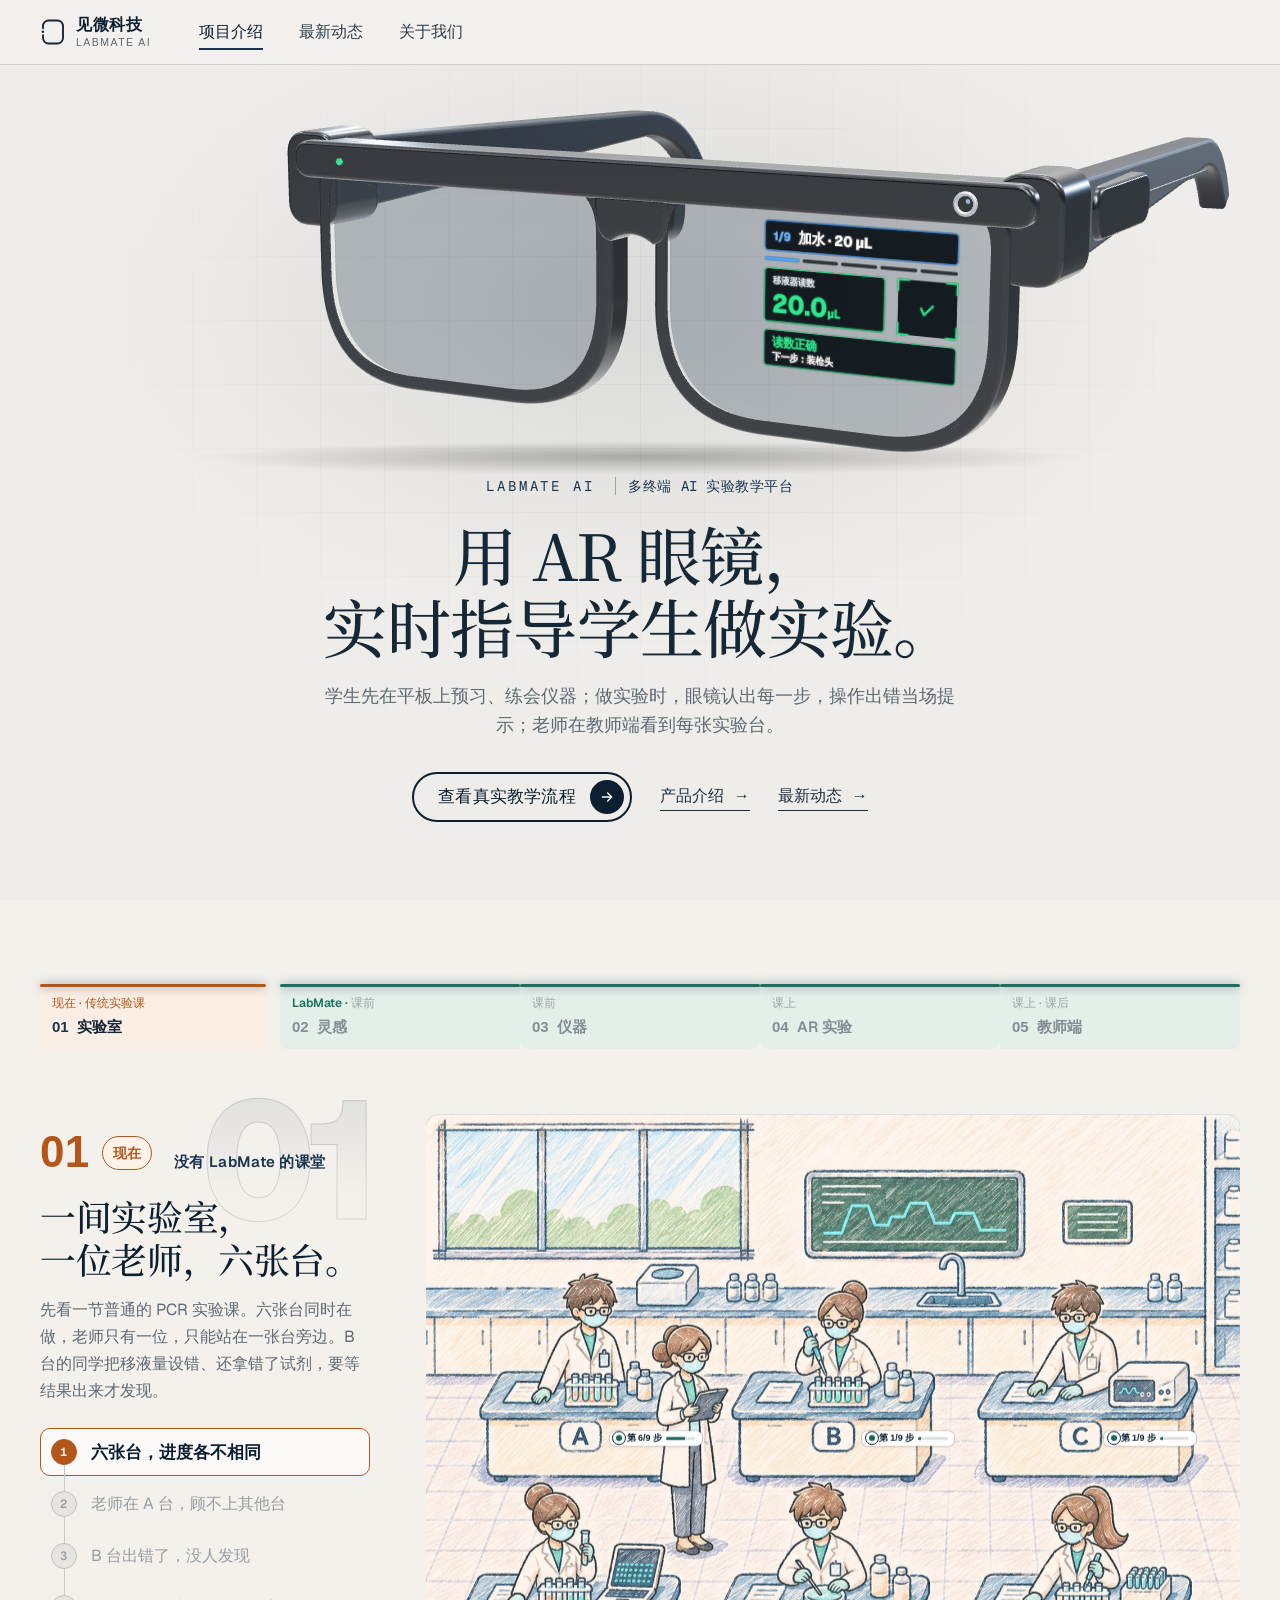
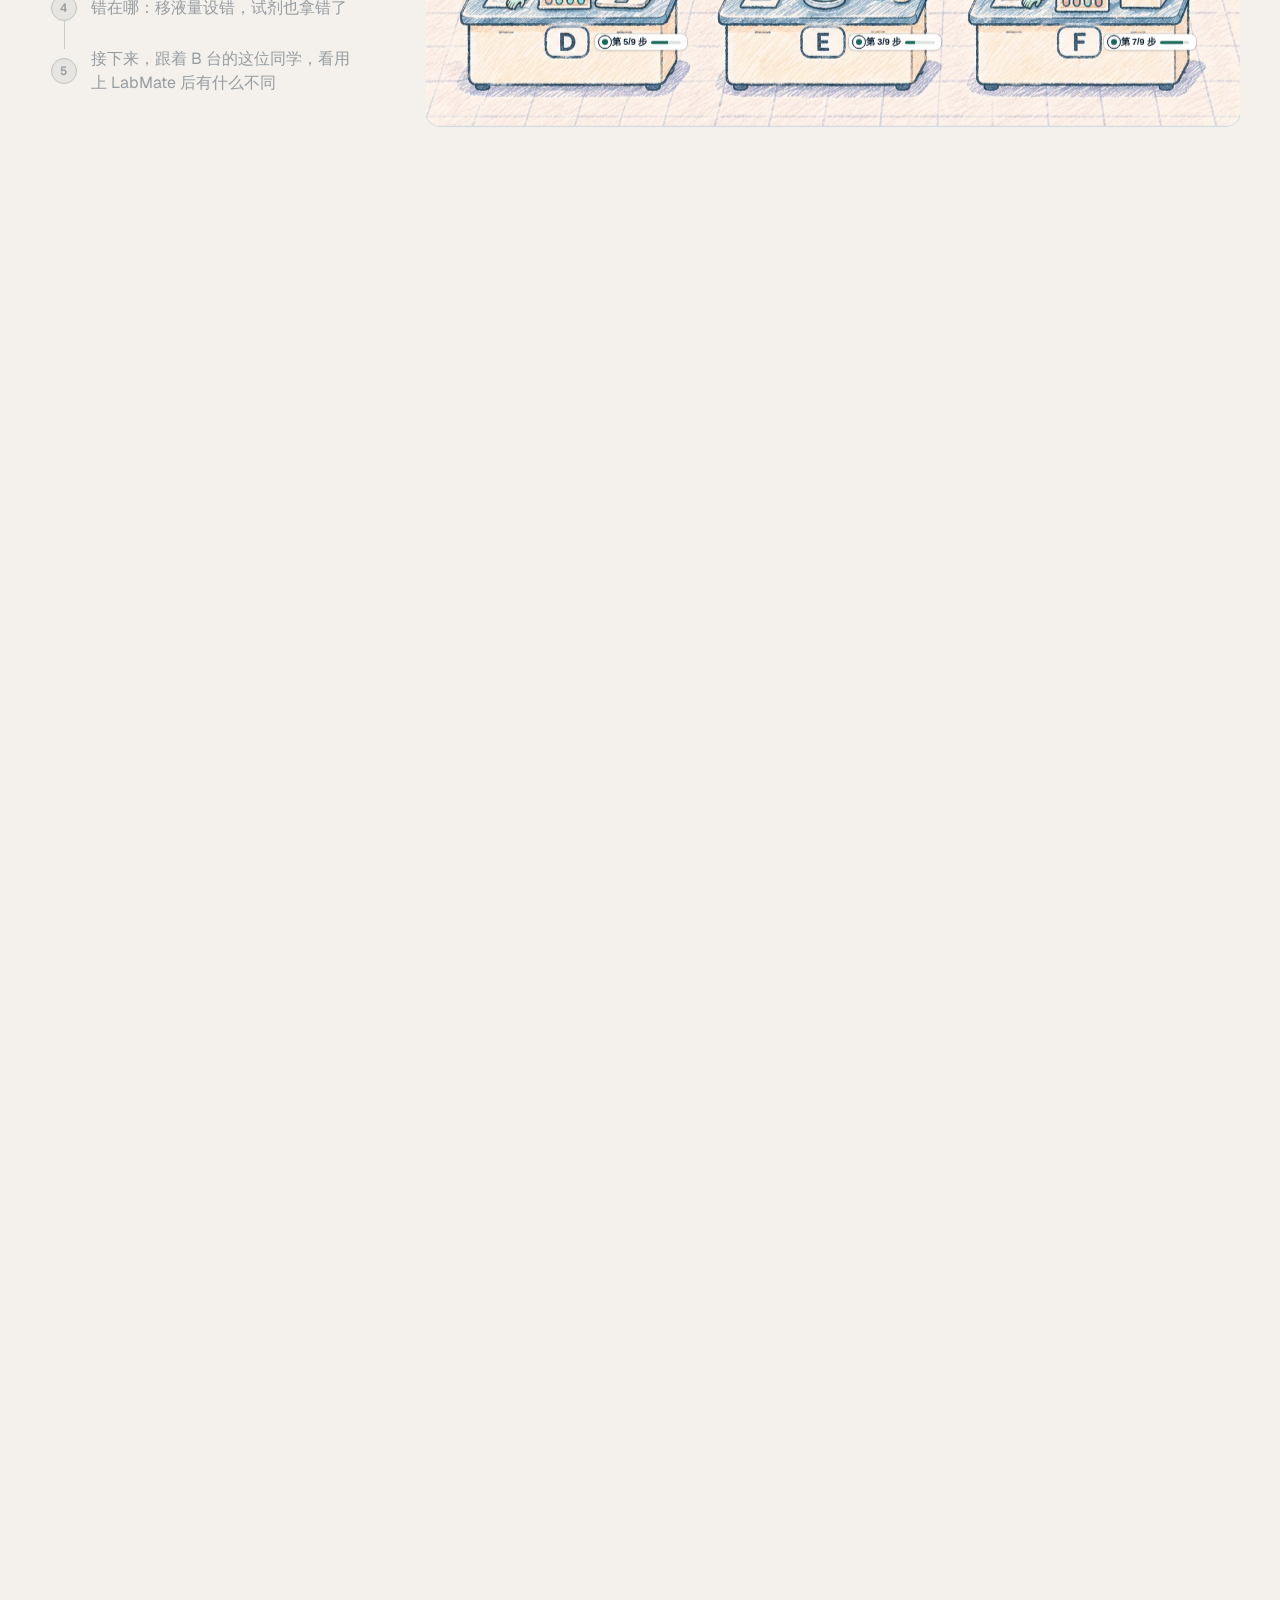
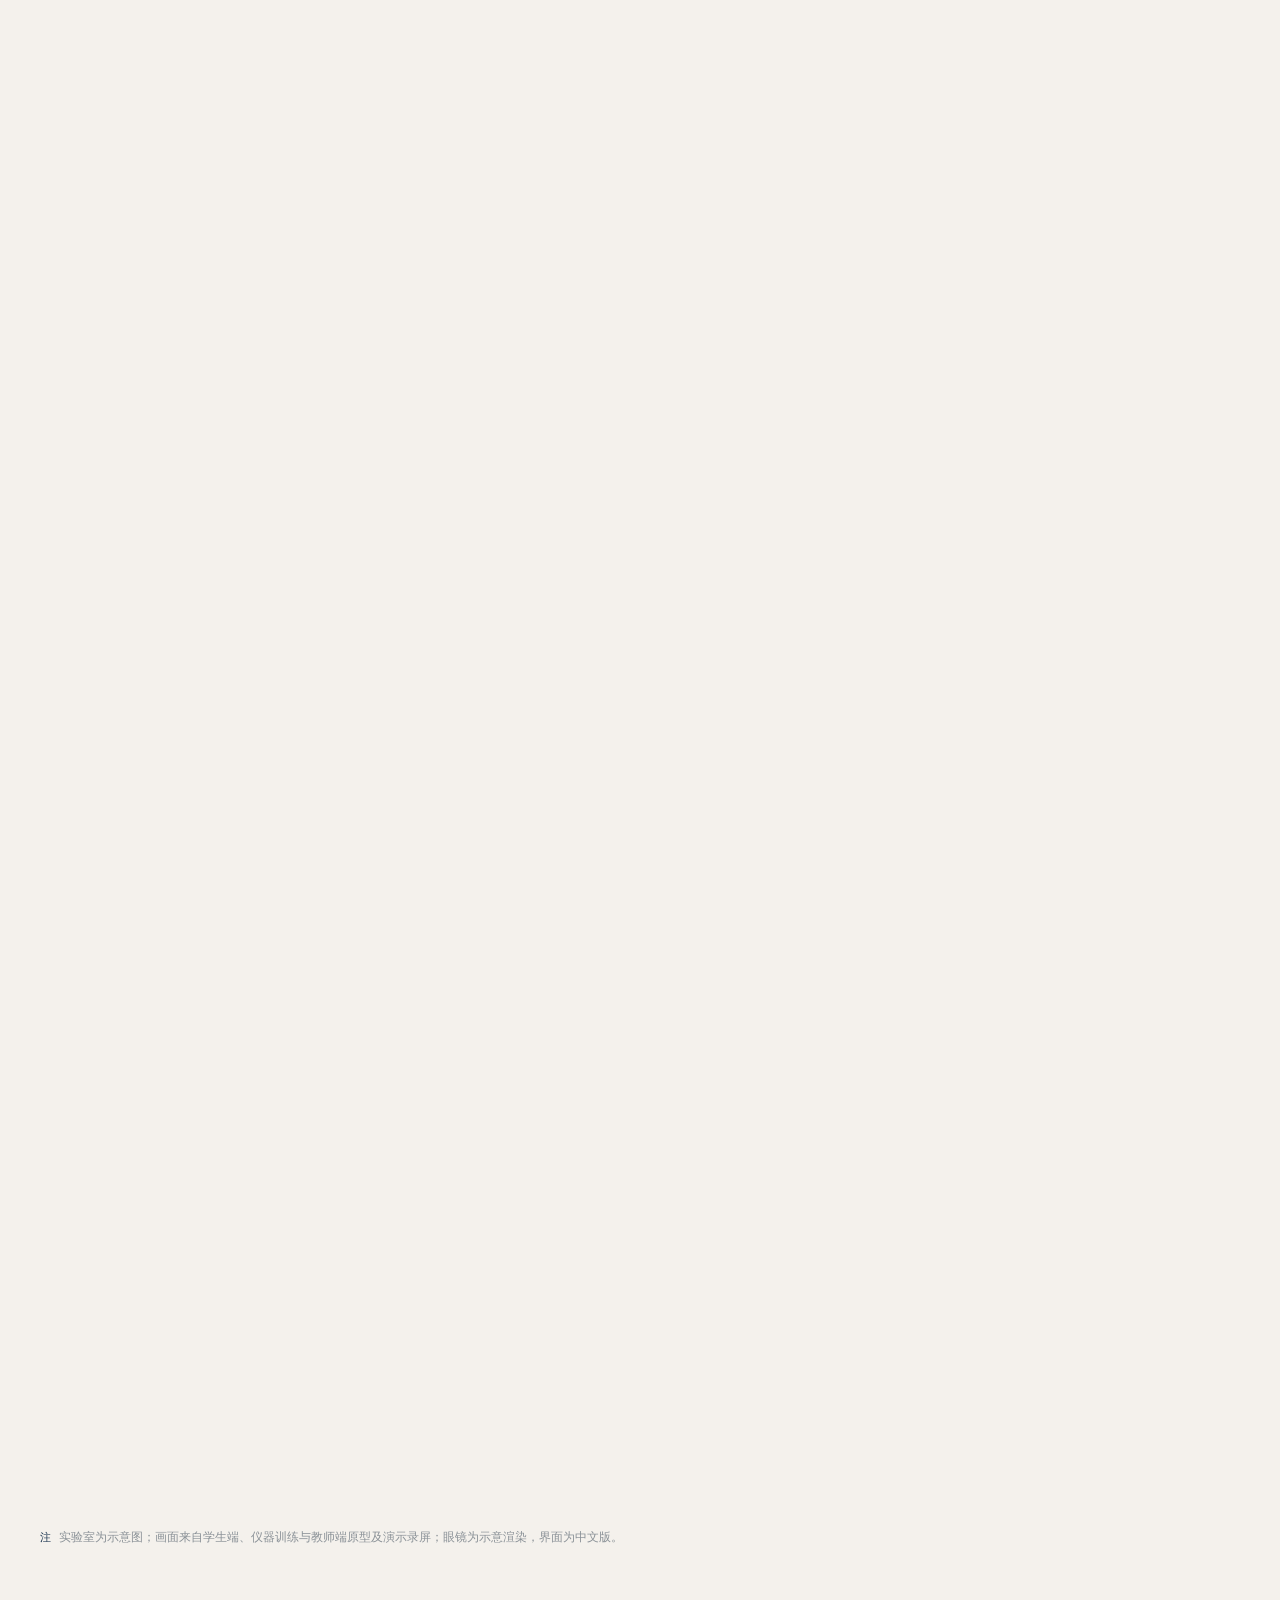
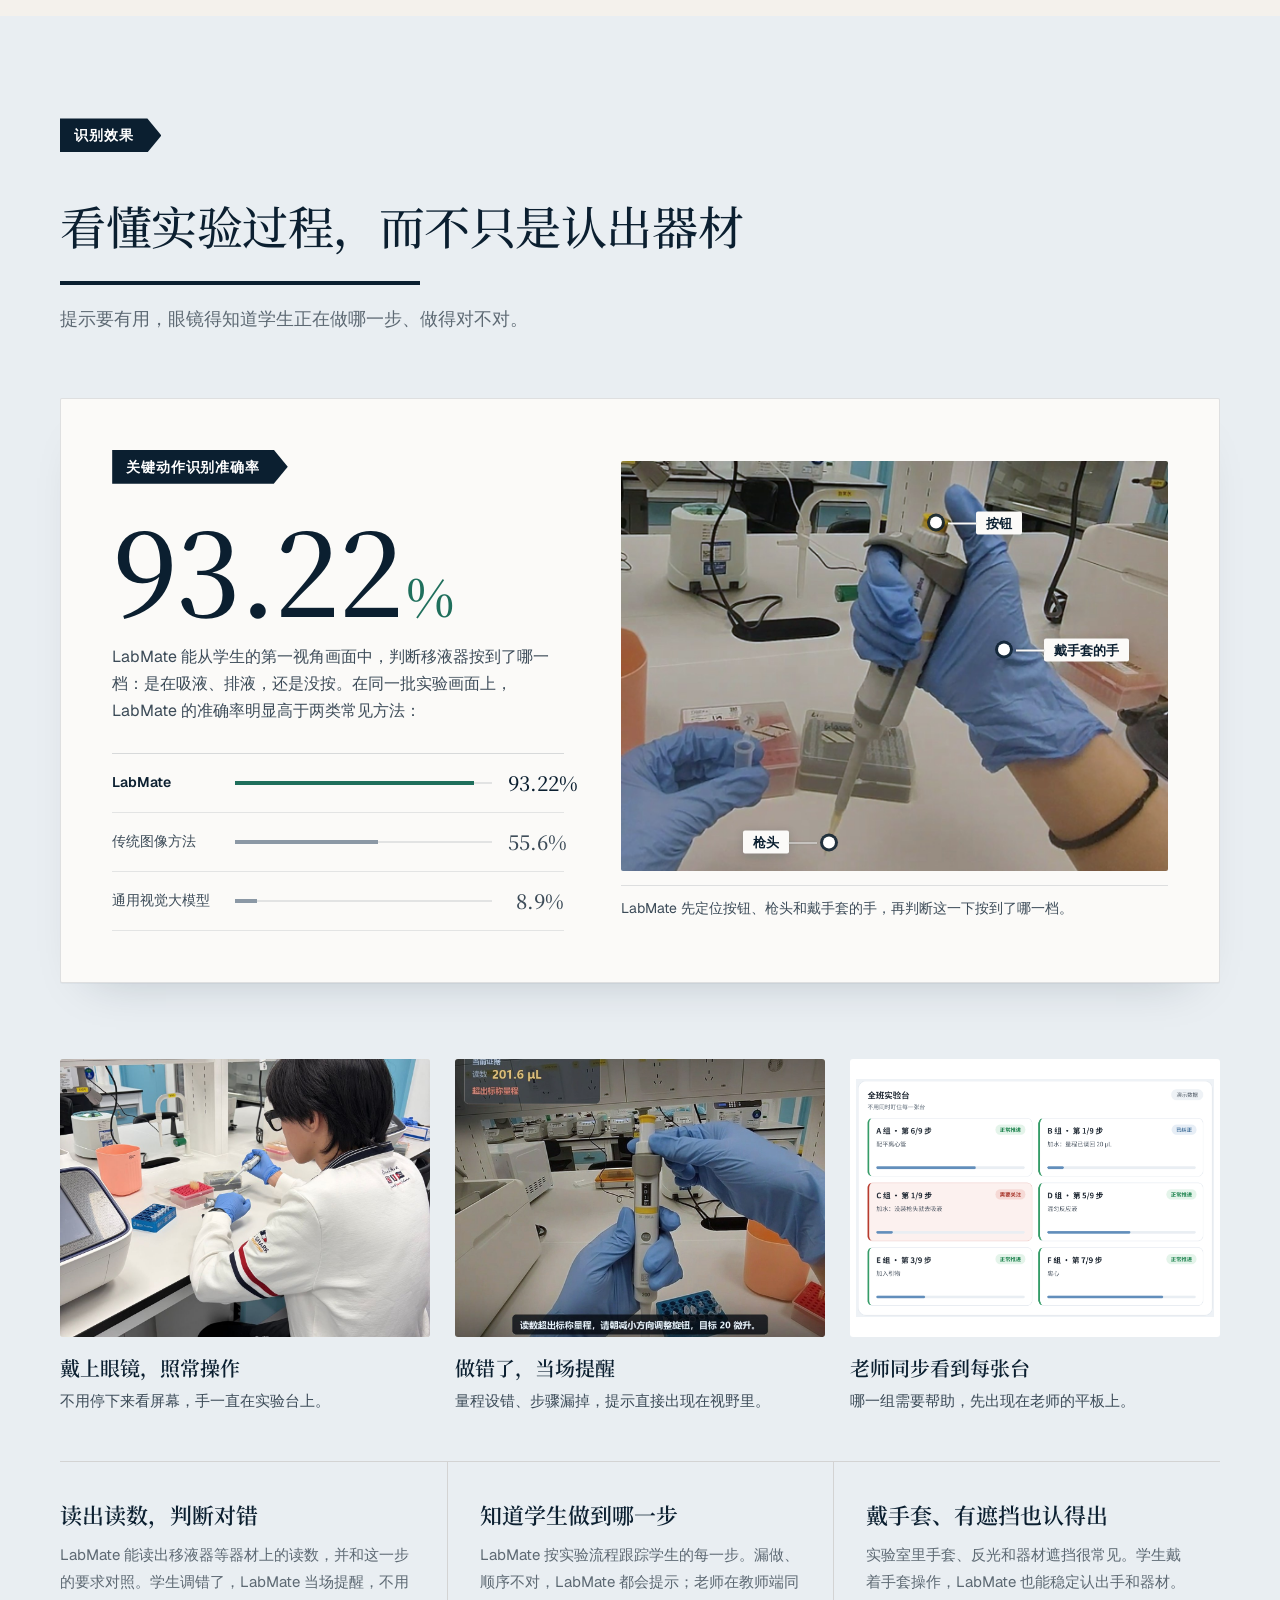
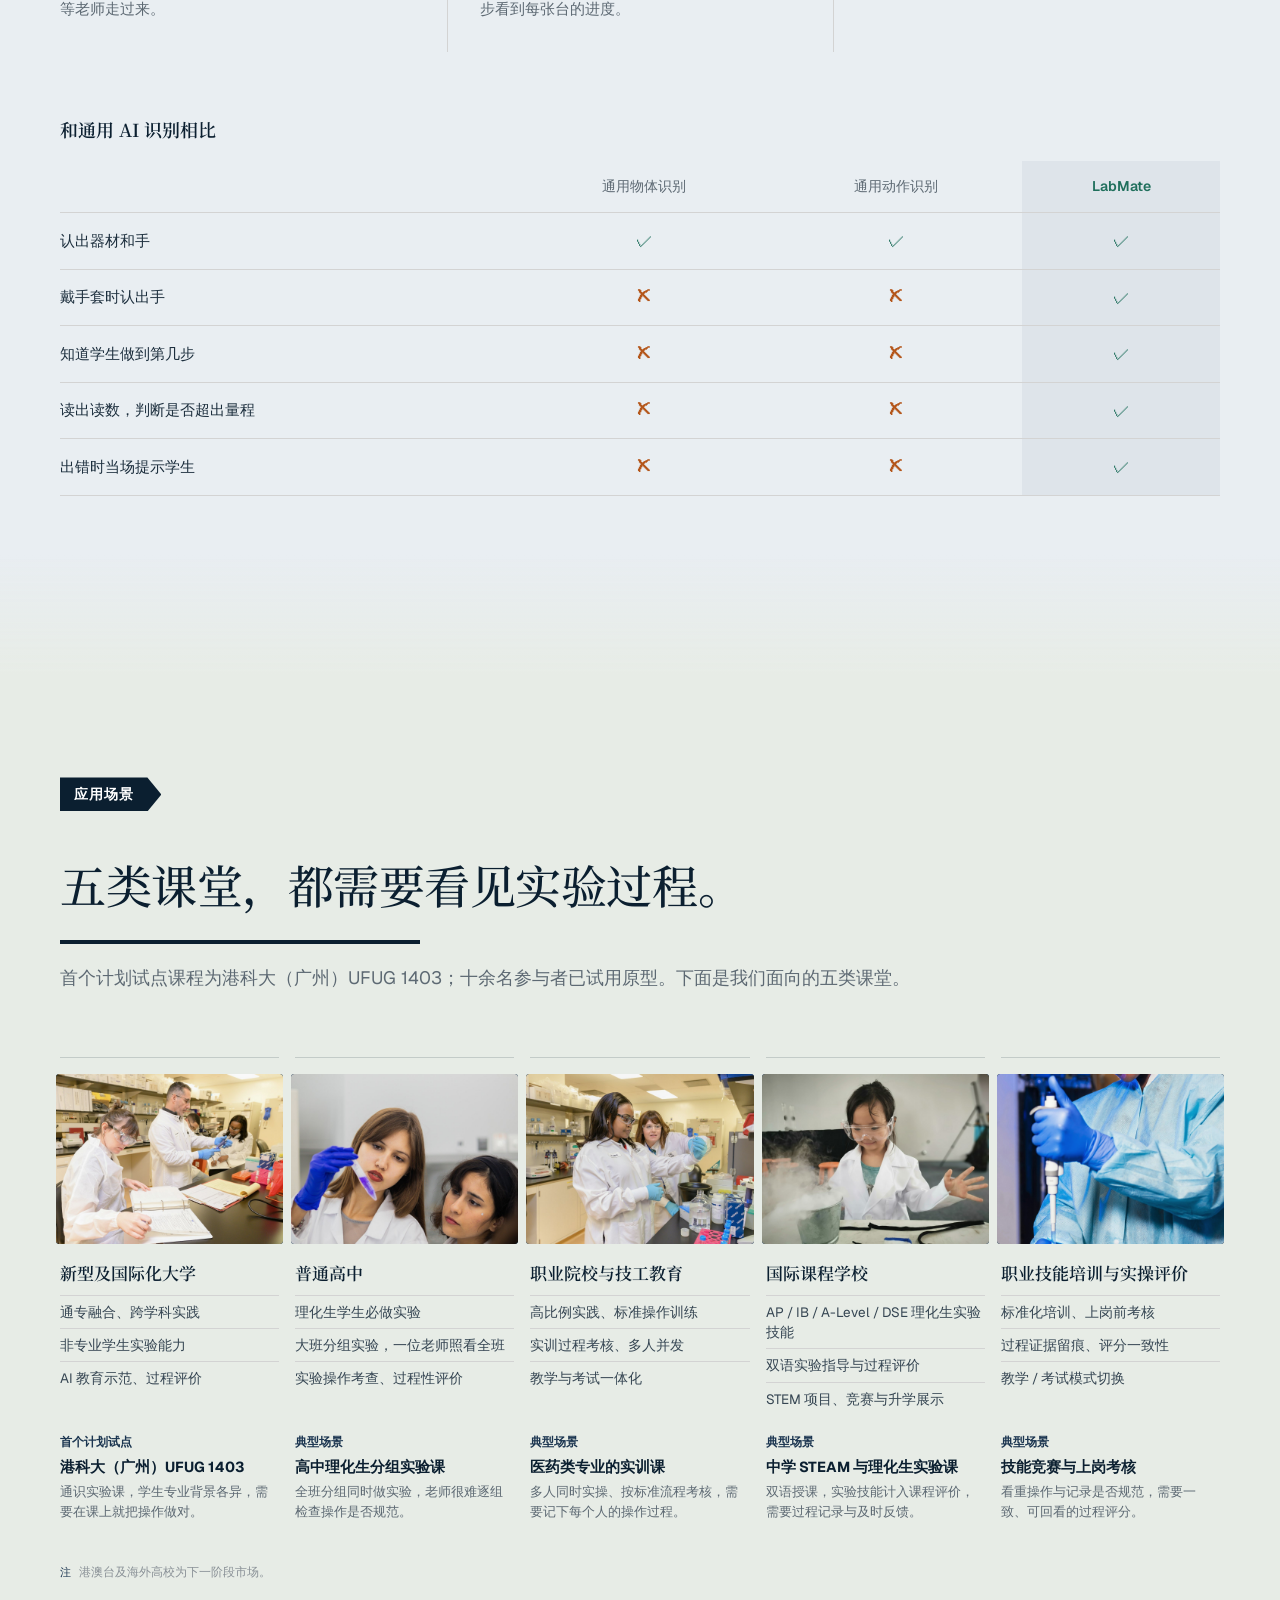
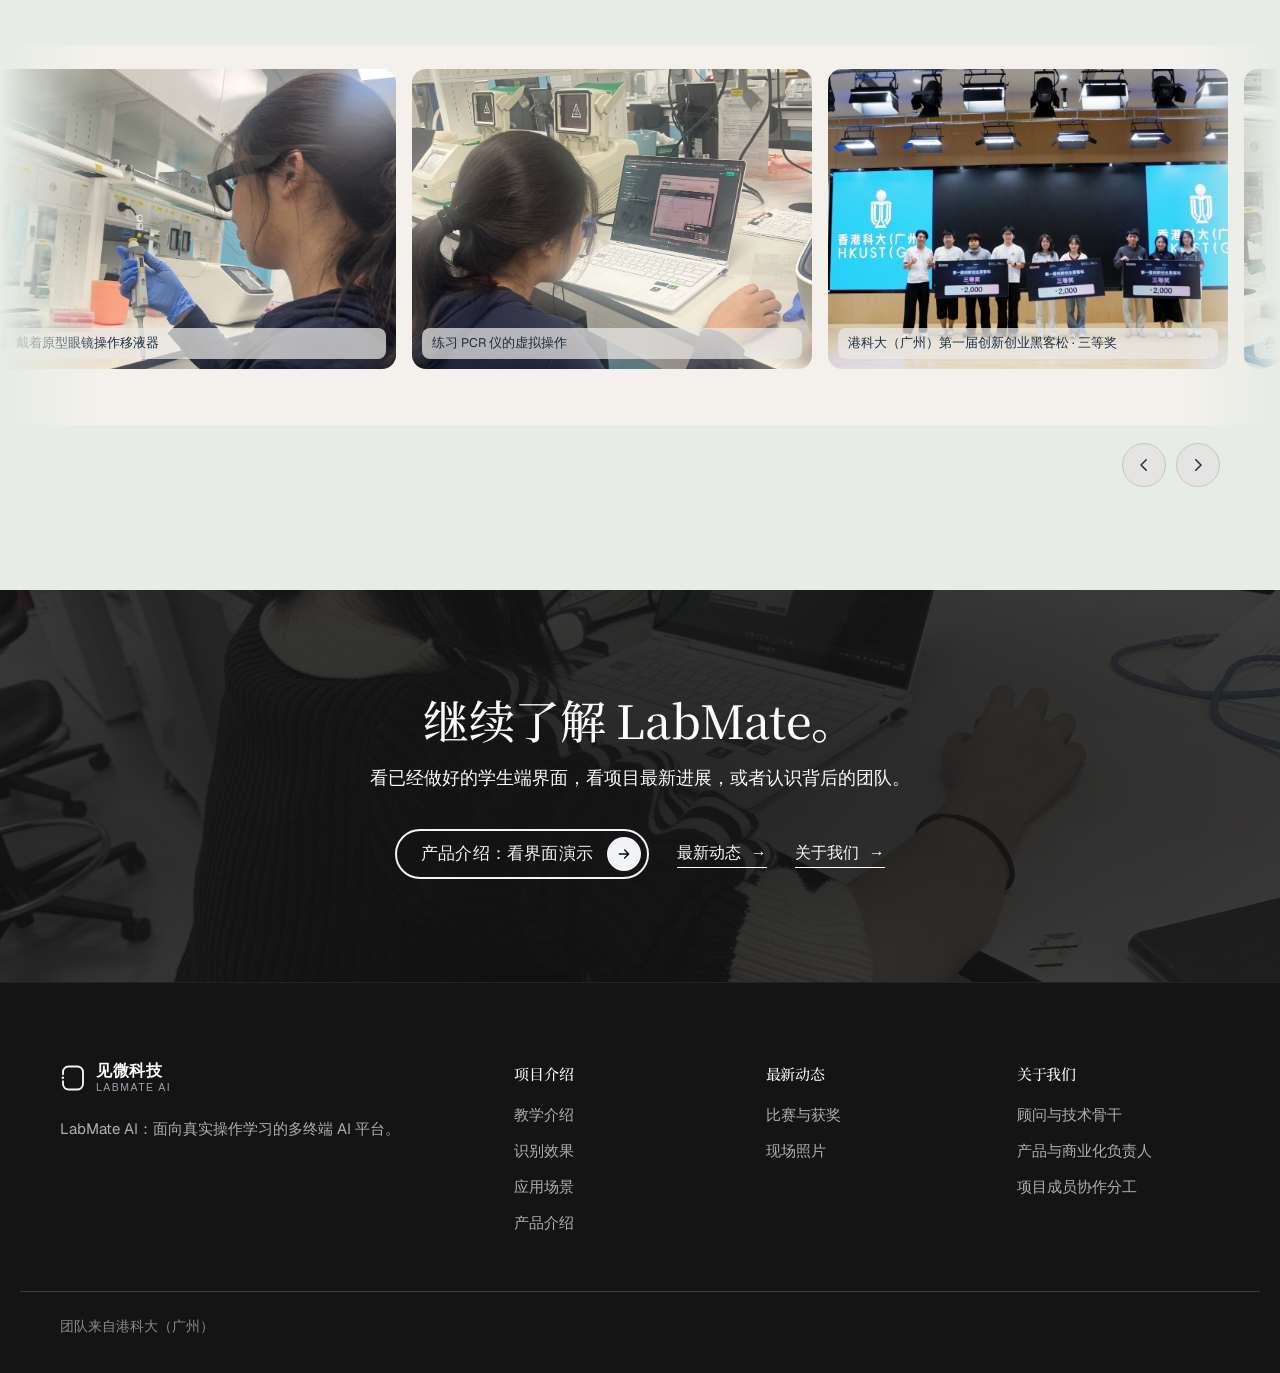
==== commit 234799dc: "Labels: flat 2D navy arrow tags Co-Authored-By: Claude Opus 5.5 <noreply@anthropic.com> Claude-Sessi" ====
--- a/index.html
+++ b/index.html
@@ -11,7 +11,7 @@
 <script>if(/[?&]review/.test(location.search))document.documentElement.classList.add("review")</script>
 <link rel="stylesheet" href="styles.css?v=20261128-r19">
 <link rel="stylesheet" href="light.css?v=20261128-t14">
-<link rel="stylesheet" href="theme.css?v=20261128-t27">
+<link rel="stylesheet" href="theme.css?v=20261128-t28">
 </head>
 <body>
 <div class="view" data-view="zh-project" data-lang="zh" hidden><div class="site"><a class="skip-link" data-anchor="zh-project--main" href="#zh-project">跳转到内容</a><div class="lt"><header class="site-header"><div class="site-header-inner"><a class="site-logo" href="#zh-project"><svg aria-hidden="true" class="jw-mark" focusable="false" viewbox="-2 -2 92 104"><path d="M4 35V26A22 22 0 0 1 26 4H62A22 22 0 0 1 84 26V74A22 22 0 0 1 62 96H26A22 22 0 0 1 4 74V63" fill="none" stroke="currentColor" stroke-linecap="round" stroke-width="7.5"></path><circle cx="3.4" cy="49" fill="currentColor" r="5"></circle></svg><span class="site-logo-text"><b>见微科技</b><span>LabMate AI</span></span></a><nav aria-label="网站导航" class="site-nav" id="zh-project--site-nav"><div class="nv-g"><a class="nv-top" href="#zh-project" aria-current="page">项目介绍</a><div class="nv-sub"><a href="#zh-project" data-anchor="zh-project--journey" data-anchor-view="zh-project">教学介绍</a><a href="#zh-project" data-anchor="zh-project--evidence" data-anchor-view="zh-project">识别效果</a><a href="#zh-project" data-anchor="zh-project--partners" data-anchor-view="zh-project">应用场景</a><a href="product/demo/">产品介绍</a></div></div><div class="nv-g"><a class="nv-top" href="hackathon/">最新动态</a><div class="nv-sub"><a href="hackathon/">比赛与获奖</a><a href="hackathon/#photos">现场照片</a></div></div><div class="nv-g"><a class="nv-top" href="#zh-team">关于我们</a><div class="nv-sub"><a href="#zh-team" data-anchor="zh-team--research" data-anchor-view="zh-team">顾问与技术骨干</a><a href="#zh-team" data-anchor="zh-team--delivery" data-anchor-view="zh-team">产品与商业化负责人</a><a href="#zh-team" data-anchor="zh-team--collaboration" data-anchor-view="zh-team">项目成员协作分工</a></div></div></nav><div class="site-actions"><button aria-controls="zh-project--site-nav" aria-expanded="false" aria-label="打开菜单" class="site-menu"><span aria-hidden="true" class="site-burger"><i></i><i></i></span></button></div></div></header><main id="zh-project--main"><div class="site-page"><div class="x-hero-track"><section class="x-hero"><div aria-hidden="true" class="x-hero-light"></div><div aria-hidden="true" class="x-pov x-labpov"><div class="x-labpov-in"><div class="lb ls-hero"><img class="lb-img" src="bp/lab2-base.jpg?v=20261128-one" width="1446" height="910" alt="实验室线稿插画：六张实验台，老师站在 A 台旁" decoding="async"/><img class="lb-img lb-frame" data-f="warn" src="bp/lab2-warn.jpg?v=20261128-one" width="1446" height="910" alt="" aria-hidden="true" decoding="async"/><img class="lb-img lb-frame" data-f="detail" src="bp/lab2-detail.zh.jpg?v=20261128-one" width="1446" height="910" alt="" aria-hidden="true" decoding="async"/><img class="lb-img lb-frame" data-f="teacher" src="bp/lab2-teacher.zh.jpg?v=20261128-one" width="1446" height="910" alt="" aria-hidden="true" decoding="async"/><img class="lb-img lb-frame" data-f="after" src="bp/lab2-after.zh.jpg?v=20261128-one" width="1446" height="910" alt="" aria-hidden="true" decoding="async"/><span class="lb-dim lb-dim-a" aria-hidden="true"></span><span class="lb-dim lb-dim-b" aria-hidden="true"></span><span class="lb-ring" aria-hidden="true" style="left:37.5%;top:25%;width:25.5%;height:37%"></span><svg class="lb-glasses" viewBox="0 0 80 26" aria-hidden="true" style="left:49%;top:30.2%;width:3.6%"><path d="M2 6h76"></path><rect x="6" y="5" width="30" height="17" rx="5"></rect><rect x="44" y="5" width="30" height="17" rx="5"></rect><circle cx="70" cy="7.5" r="1.6" class="lb-cam"></circle></svg><span class="lb-chip" data-b="A" aria-hidden="true" style="left:22.6%;top:53.0%;--v:0.6666666666666666"><i class="lb-dot"></i>第 6/9 步<i class="lb-bar"></i></span><span class="lb-chip" data-b="B" aria-hidden="true" style="left:53.6%;top:53.0%;--v:0.1111111111111111"><i class="lb-dot"></i>第 1/9 步<i class="lb-bar"></i></span><span class="lb-chip" data-b="C" aria-hidden="true" style="left:83.3%;top:53.0%;--v:0.1111111111111111"><i class="lb-dot"></i>第 1/9 步<i class="lb-bar"></i></span><span class="lb-chip" data-b="D" aria-hidden="true" style="left:20.8%;top:86.4%;--v:0.5555555555555556"><i class="lb-dot"></i>第 5/9 步<i class="lb-bar"></i></span><span class="lb-chip" data-b="E" aria-hidden="true" style="left:52.0%;top:86.4%;--v:0.3333333333333333"><i class="lb-dot"></i>第 3/9 步<i class="lb-bar"></i></span><span class="lb-chip" data-b="F" aria-hidden="true" style="left:83.3%;top:86.4%;--v:0.7777777777777778"><i class="lb-dot"></i>第 7/9 步<i class="lb-bar"></i></span><span class="lb-tag lb-warn" data-t="warn" style="left:51.31396957123098%;top:14.505494505494507%">B 台出错了，老师没看到</span><span class="lb-tag lb-warn" data-t="detail" style="left:65.6984785615491%;top:61.75824175824176%">移液量设错，试剂也拿错了</span><span class="lb-tag lb-ok" data-t="dev" style="left:51.31396957123098%;top:14.505494505494507%">回到课前，先用平板准备</span><span class="lb-tag lb-ok" data-t="after" style="left:69.84785615491009%;top:5.714285714285714%">B 台已纠正；C 台的新提醒，老师也第一时间看到</span></div><p class="x-labpov-cap">一节 PCR 实验课，一位老师，六张台。</p></div></div><div class="x-hero-stage"><div class="g3d g3d-hero" data-glasses3d="hero"><picture class="g3d-poster" aria-hidden="true"><source media="(max-width: 700px)" srcset="bp/glasses-poster-m.webp?v=1" type="image/webp"><source srcset="bp/glasses-poster.webp?v=1" type="image/webp"><img src="bp/glasses-poster.png?v=1" alt="" decoding="async" fetchpriority="high"></picture><svg aria-label="LabMate AR 眼镜示意图：镜片中叠加实验步骤提示" class="glasses-art has-view" role="img" viewbox="0 0 1200 430"><defs><lineargradient id="zh-project--hero-frame" x1="0" x2="0" y1="0" y2="1"><stop offset="0" stop-color="#5a6573"></stop><stop offset="0.2" stop-color="#2a3038"></stop><stop offset="1" stop-color="#0e1116"></stop></lineargradient><lineargradient id="zh-project--hero-glass" x1="0" x2="1" y1="0" y2="1"><stop offset="0" stop-color="#ffffff" stop-opacity="0.22"></stop><stop offset="0.35" stop-color="#ffffff" stop-opacity="0.04"></stop><stop offset="1" stop-color="#93b4d8" stop-opacity="0.08"></stop></lineargradient><lineargradient id="zh-project--hero-tint" x1="0" x2="0" y1="0" y2="1"><stop offset="0" stop-color="#0e2a33" stop-opacity="0.28"></stop><stop offset="1" stop-color="#0e2a33" stop-opacity="0.08"></stop></lineargradient><lineargradient id="zh-project--hero-rim" x1="0" x2="0" y1="0" y2="1"><stop offset="0" stop-color="#c9d6e3" stop-opacity="0.75"></stop><stop offset="0.3" stop-color="#93b4d8" stop-opacity="0.25"></stop><stop offset="1" stop-color="#ffffff" stop-opacity="0.05"></stop></lineargradient><filter height="140%" id="zh-project--hero-blur" width="140%" x="-20%" y="-20%"><fegaussianblur stddeviation="7"></fegaussianblur></filter><radialgradient cx="0.5" cy="0.5" id="zh-project--hero-fade" r="0.55"><stop offset="0.55" stop-color="#fff"></stop><stop offset="1" stop-color="#000"></stop></radialgradient><mask height="830" id="zh-project--hero-world" maskunits="userSpaceOnUse" width="1600" x="-200" y="-200"><rect fill="url(#zh-project--hero-fade)" height="830" width="1600" x="-200" y="-200"></rect></mask><lineargradient id="zh-project--hero-temple" x1="0" x2="0" y1="1" y2="0"><stop offset="0" stop-color="#2a323c"></stop><stop offset="1" stop-color="#2a323c" stop-opacity="0"></stop></lineargradient><clippath id="zh-project--hero-lenses"><rect height="274" rx="96" width="476" x="82" y="74"></rect><rect height="274" rx="96" width="476" x="642" y="74"></rect></clippath></defs><g class="ga-world" mask="url(#zh-project--hero-world)"><image height="1800" href="bp/glasses-guidance.jpg?v=20261126010235" opacity="0.42" width="1800" x="-42" y="-827"/></g><path d="M48 114 L80 108 L300 -40 L286 -42 Z" fill="url(#zh-project--hero-temple)"></path><path d="M1152 114 L1120 108 L900 -40 L914 -42 Z" fill="url(#zh-project--hero-temple)"></path><rect fill="url(#zh-project--hero-frame)" height="30" rx="9" width="44" x="40" y="104"></rect><rect fill="url(#zh-project--hero-frame)" height="30" rx="9" width="44" x="1116" y="104"></rect><circle cx="1142" cy="119" fill="#05070a" r="9" stroke="#2c3644" stroke-width="3"></circle><circle cx="1142" cy="119" fill="#123a4c" r="4"></circle><circle class="ga-led" cx="1157" cy="110" fill="#3ddc97" r="2.2"></circle><g fill="url(#zh-project--hero-frame)"><rect height="298" rx="108" width="502" x="70" y="62"></rect><rect height="298" rx="108" width="502" x="628" y="62"></rect><path d="M566 118 C584 92 616 92 634 118 L634 138 C616 116 584 116 566 138 Z"></path></g><g fill="none" stroke-linecap="round"><rect height="298" rx="108" stroke="url(#zh-project--hero-rim)" stroke-width="2" width="502" x="70" y="62"></rect><rect height="298" rx="108" stroke="url(#zh-project--hero-rim)" stroke-width="2" width="502" x="628" y="62"></rect></g><g fill="#2a3340"><ellipse cx="548" cy="214" rx="9" ry="20"></ellipse><ellipse cx="652" cy="214" rx="9" ry="20"></ellipse></g><g clip-path="url(#zh-project--hero-lenses)"><rect fill="#0a1119" height="430" width="1200" x="0" y="0"></rect><image class="ga-view" height="1800" href="bp/glasses-guidance.jpg?v=20261126010235" preserveaspectratio="xMinYMin slice" width="1800" x="-42" y="-827"/><rect fill="url(#zh-project--hero-tint)" height="430" width="1200" x="0" y="0"></rect><rect class="ga-scan" height="3" width="1200" x="0" y="74"></rect><rect fill="url(#zh-project--hero-glass)" height="430" width="1200" x="0" y="0"></rect><path d="M150 74 L250 74 L120 348 L82 348 L82 250 Z" fill="#ffffff" opacity="0.05"></path><path d="M710 74 L790 74 L660 348 L642 348 L642 300 Z" fill="#ffffff" opacity="0.05"></path></g><g fill="none" stroke="#93b4d8" stroke-opacity="0.35" stroke-width="1.5"><rect height="274" rx="96" width="476" x="82" y="74"></rect><rect height="274" rx="96" width="476" x="642" y="74"></rect></g><g class="ga-hud"><g class="ga-chip c1"><rect height="36" rx="9" width="250" x="122" y="100"></rect><text x="138" y="124">1/9 · 加水 20 µL</text></g><g class="ga-list c2"><path d="M138 176 V 302"></path><g class="on"><circle cx="138" cy="168" r="6"></circle><text x="156" y="174">调量</text></g><g class=""><circle cx="138" cy="202" r="6"></circle><text x="156" y="208">装枪头</text></g><g class=""><circle cx="138" cy="236" r="6"></circle><text x="156" y="242">吸液</text></g><g class=""><circle cx="138" cy="270" r="6"></circle><text x="156" y="276">排液</text></g><g class=""><circle cx="138" cy="304" r="6"></circle><text x="156" y="310">退枪头</text></g></g><g class="ga-box c3"><path d="M852 122 h-16 v22 M922 122 h16 v22 M852 268 h-16 v-22 M922 268 h16 v-22"></path></g><g class="ga-chip warn c4"><rect height="56" rx="9" width="140" x="676" y="124"></rect><text class="small" x="690" y="148">读数</text><text x="682" y="172">201.6 µL</text></g><g class="ga-chip ok c5"><rect height="36" rx="9" width="404" x="676" y="292"></rect><text x="692" y="316">朝减小方向调整旋钮 → 20 µL</text></g></g></svg></div><span aria-hidden="true" class="x-hero-floor"></span></div><div class="x-hero-copy"><p class="x-lockup">LabMate AI<!-- --> <span>多终端 AI 实验教学平台</span></p><h1>用 AR 眼镜，<br/>实时指导学生做实验。</h1><p class="x-hero-lead">学生先在平板上预习、练会仪器；做实验时，眼镜认出每一步，操作出错当场提示；老师在教师端看到每张实验台。</p><div class="x-hero-actions hero-actions3"><a class="x-btn" data-anchor="zh-project--journey" href="#zh-project">查看真实教学流程</a><a class="x-link" href="product/demo/">产品介绍</a><a class="x-link" href="hackathon/">最新动态</a></div><p class="x-foot">眼镜为示意渲染；实验室为示意图。</p></div></section></div><section aria-label="一次完整实验" class="xj" data-journey="true" id="zh-project--journey"><div class="xj-stage" data-k="0" data-scene="0"><div aria-hidden="true" class="xj-bar"><span style="--i:0"><i></i><small>现在</small><b>01</b>实验室</span><span style="--i:1"><i></i><small>课前</small><b>02</b>灵感</span><span style="--i:2"><i></i><small>课前</small><b>03</b>仪器</span><span style="--i:3"><i></i><small>课上</small><b>04</b>AR 实验</span><span style="--i:4"><i></i><small>课上 · 课后</small><b>05</b>教师端</span></div><div class="xj-copy"><article class="xj-cap" data-cap="0"><p class="x-chap"><b>01</b><em class="xj-when">现在</em><span>没有 LabMate 的课堂</span></p><h2>一间实验室，一位老师，六张台。</h2><p class="xj-p">先看一节普通的 PCR 实验课。六张台同时在做，老师只有一位，只能站在一张台旁边。B 台的同学把移液量设错、还拿错了试剂，要等结果出来才发现。</p><ol class="xj-steps"><li data-num="1" data-step="0">六张台，进度各不相同</li><li data-num="2" data-step="1">老师在 A 台，顾不上其他台</li><li data-num="3" data-step="2">B 台出错了，没人发现</li><li data-num="4" data-step="3">错在哪：移液量设错，试剂也拿错了</li><li data-num="5" data-step="4">接下来，跟着 B 台的这位同学，看用上 LabMate 后有什么不同</li></ol></article><article class="xj-cap" data-cap="1"><p class="x-chap"><b>02</b><em class="xj-when">课前</em><span>灵感 · Inspiration</span></p><h2>从一个问题开始。</h2><p class="xj-p">这一次，从课前开始。B 台的同学先在平板上选一个感兴趣的小场景，在 Dr. Pipette 引导下自己搭出 PCR 方案，弄清每一步为什么这样做。</p><ol class="xj-steps"><li data-num="1" data-step="0">选一个小场景</li><li data-num="2" data-step="1">说清你的问题</li><li data-num="3" data-step="2">问 Dr. Pipette</li><li data-num="4" data-step="3">找到要检测的片段</li><li data-num="5" data-step="4">设计引物与分组</li><li data-num="6" data-step="5">整理 PCR protocol 草案</li></ol></article><article class="xj-cap" data-cap="2"><p class="x-chap"><b>03</b><em class="xj-when">课前</em><span>仪器使用 · Instrument use</span></p><h2>先会用仪器，再做完整实验。</h2><p class="xj-p">还是在课前：一步步练会微量移液器，量程、握法、两档力度都练熟，再进实验室。上次设错的移液量，在这里先练对。</p><ol class="xj-steps"><li data-num="1" data-step="0">选择移液枪</li><li data-num="2" data-step="1">调整量程</li><li data-num="3" data-step="2">正确握持</li><li data-num="4" data-step="3">感受两档力度</li><li data-num="5" data-step="4">安装枪头</li><li data-num="6" data-step="5">吸液准备与吸取</li></ol></article><article class="xj-cap" data-cap="3"><p class="x-chap"><b>04</b><em class="xj-when">课上</em><span>AR 实验 · AR lab work</span></p><h2>戴上眼镜，走到实验台。</h2><p class="xj-p">课上，B 台的同学戴上眼镜。这一次移液量刚设错，眼镜就认出来，在视野里提示他调回 20 µL，不用等到结果出来。</p><ol class="xj-steps"><li data-num="1" data-step="0">看见 · 认出移液器和刻度窗</li><li data-num="2" data-step="1">对齐流程 · 第 1/9 步 · 加水 20 µL</li><li data-num="3" data-step="2">判断 · 读数 201.6 µL，超出量程</li><li data-num="4" data-step="3">提示 · 请调小旋钮</li></ol></article><article class="xj-cap" data-cap="4"><p class="x-chap"><b>05</b><em class="xj-when">课上 · 课后</em><span>教师端 · Teacher</span></p><h2>教师看见每一张台。</h2><p class="xj-p">回到开头那间实验室：老师在平板上看到每一张台。B 台已经自己纠正；C 台出现新情况，马上标红。老师先去需要帮助的那一张，课后还能回放关键事件。</p><ol class="xj-steps"><li data-num="1" data-step="0">出错的台，在教师端标红</li><li data-num="2" data-step="1">点开这一组，按时间看关键事件</li><li data-num="3" data-step="2">课后回放，复盘过程</li><li data-num="4" data-step="3">回到实验室：每张台都戴上眼镜，老师在平板上看到 C 台需要帮助</li><li data-num="5" data-step="4">B 台已纠正，C 台的新情况也第一时间看到</li></ol></article></div><div aria-hidden="true" class="xj-view"><div class="xj-lab"><div class="lb"><img class="lb-img" src="bp/lab2-base.jpg?v=20261128-one" width="1446" height="910" alt="实验室线稿插画：六张实验台，老师站在 A 台旁" decoding="async"/><img class="lb-img lb-frame" data-f="warn" src="bp/lab2-warn.jpg?v=20261128-one" width="1446" height="910" alt="" aria-hidden="true" decoding="async"/><img class="lb-img lb-frame" data-f="detail" src="bp/lab2-detail.zh.jpg?v=20261128-one" width="1446" height="910" alt="" aria-hidden="true" decoding="async"/><img class="lb-img lb-frame" data-f="teacher" src="bp/lab2-teacher.zh.jpg?v=20261128-one" width="1446" height="910" alt="" aria-hidden="true" decoding="async"/><img class="lb-img lb-frame" data-f="after" src="bp/lab2-after.zh.jpg?v=20261128-one" width="1446" height="910" alt="" aria-hidden="true" decoding="async"/><span class="lb-dim lb-dim-a" aria-hidden="true"></span><span class="lb-dim lb-dim-b" aria-hidden="true"></span><span class="lb-ring" aria-hidden="true" style="left:37.5%;top:25%;width:25.5%;height:37%"></span><svg class="lb-glasses" viewBox="0 0 80 26" aria-hidden="true" style="left:49%;top:30.2%;width:3.6%"><path d="M2 6h76"></path><rect x="6" y="5" width="30" height="17" rx="5"></rect><rect x="44" y="5" width="30" height="17" rx="5"></rect><circle cx="70" cy="7.5" r="1.6" class="lb-cam"></circle></svg><span class="lb-chip" data-b="A" aria-hidden="true" style="left:22.6%;top:53.0%;--v:0.6666666666666666"><i class="lb-dot"></i>第 6/9 步<i class="lb-bar"></i></span><span class="lb-chip" data-b="B" aria-hidden="true" style="left:53.6%;top:53.0%;--v:0.1111111111111111"><i class="lb-dot"></i>第 1/9 步<i class="lb-bar"></i></span><span class="lb-chip" data-b="C" aria-hidden="true" style="left:83.3%;top:53.0%;--v:0.1111111111111111"><i class="lb-dot"></i>第 1/9 步<i class="lb-bar"></i></span><span class="lb-chip" data-b="D" aria-hidden="true" style="left:20.8%;top:86.4%;--v:0.5555555555555556"><i class="lb-dot"></i>第 5/9 步<i class="lb-bar"></i></span><span class="lb-chip" data-b="E" aria-hidden="true" style="left:52.0%;top:86.4%;--v:0.3333333333333333"><i class="lb-dot"></i>第 3/9 步<i class="lb-bar"></i></span><span class="lb-chip" data-b="F" aria-hidden="true" style="left:83.3%;top:86.4%;--v:0.7777777777777778"><i class="lb-dot"></i>第 7/9 步<i class="lb-bar"></i></span><span class="lb-tag lb-warn" data-t="warn" style="left:51.31396957123098%;top:14.505494505494507%">B 台出错了，老师没看到</span><span class="lb-tag lb-warn" data-t="detail" style="left:65.6984785615491%;top:61.75824175824176%">移液量设错，试剂也拿错了</span><span class="lb-tag lb-ok" data-t="dev" style="left:51.31396957123098%;top:14.505494505494507%">回到课前，先用平板准备</span><span class="lb-tag lb-ok" data-t="after" style="left:69.84785615491009%;top:5.714285714285714%">B 台已纠正；C 台的新提醒，老师也第一时间看到</span></div></div><div class="xj-tablet"><div class="xj-screen"><img alt="" class="xj-shot" data-shot="0" decoding="async" height="1161" loading="eager" src="bp/app-scene.jpg?v=20261126010235" style="color:transparent" width="1600"/><img alt="" class="xj-shot" data-shot="1" decoding="async" height="1161" loading="lazy" src="bp/app-question.jpg?v=20261126010235" style="color:transparent" width="1600"/><img alt="" class="xj-shot" data-shot="2" decoding="async" height="1161" loading="lazy" src="bp/app-pipette.jpg?v=20261126010235" style="color:transparent" width="1600"/><img alt="" class="xj-shot" data-shot="3" decoding="async" height="1161" loading="lazy" src="bp/app-segment.jpg?v=20261126010235" style="color:transparent" width="1600"/><img alt="" class="xj-shot" data-shot="4" decoding="async" height="1161" loading="lazy" src="bp/app-design.jpg?v=20261126010235" style="color:transparent" width="1600"/><img alt="" class="xj-shot" data-shot="5" decoding="async" height="1161" loading="lazy" src="bp/app-protocol.jpg?v=20261126010235" style="color:transparent" width="1600"/><img alt="" class="xj-inst" decoding="async" height="1741" loading="eager" src="bp/instrument-hd.jpg?v=20261127-fix" style="color:transparent" width="2400"/><span class="xj-hl"></span></div></div><div class="xj-zoom"><img alt="" class="xj-z" data-z="1-0" decoding="async" height="896" loading="lazy" src="bp/z-scene.jpg?v=20261126010235" style="color:transparent" width="1600"/><img alt="" class="xj-z" data-z="1-1" decoding="async" height="723" loading="lazy" src="bp/z-question.jpg?v=20261126010235" style="color:transparent" width="1600"/><img alt="" class="xj-z" data-z="1-2" decoding="async" height="647" loading="lazy" src="bp/z-pipette.jpg?v=20261126010235" style="color:transparent" width="1600"/><img alt="" class="xj-z" data-z="1-3" decoding="async" height="516" loading="lazy" src="bp/z-segment.jpg?v=20261126010235" style="color:transparent" width="1600"/><img alt="" class="xj-z" data-z="1-4" decoding="async" height="430" loading="lazy" src="bp/z-design.jpg?v=20261126010235" style="color:transparent" width="1600"/><img alt="" class="xj-z" data-z="1-5" decoding="async" height="416" loading="lazy" src="bp/z-protocol.jpg?v=20261126010235" style="color:transparent" width="1600"/><img alt="" class="xj-z" data-z="2-0" decoding="async" height="283" loading="lazy" src="bp/z-inst0.jpg?v=20261126010235" style="color:transparent" width="1400"/><img alt="" class="xj-z" data-z="2-1" decoding="async" height="283" loading="lazy" src="bp/z-inst1.jpg?v=20261126010235" style="color:transparent" width="1400"/><img alt="" class="xj-z" data-z="2-2" decoding="async" height="283" loading="lazy" src="bp/z-inst2.jpg?v=20261126010235" style="color:transparent" width="1400"/><img alt="" class="xj-z" data-z="2-3" decoding="async" height="283" loading="lazy" src="bp/z-inst3.jpg?v=20261126010235" style="color:transparent" width="1400"/><img alt="" class="xj-z" data-z="2-4" decoding="async" height="283" loading="lazy" src="bp/z-inst4.jpg?v=20261126010235" style="color:transparent" width="1400"/><img alt="" class="xj-z" data-z="2-5" decoding="async" height="566" loading="lazy" src="bp/z-inst5.jpg?v=20261126010235" style="color:transparent" width="1400"/></div><div class="xj-glasses"><div class="g3d g3d-mini" data-glasses3d="mini"></div></div><div class="xj-bench"><img alt="" decoding="async" height="675" loading="eager" src="bp/bench-pov.jpg?v=20261128wb" style="color:transparent" width="1200"/><span class="xj-ret"></span><div class="xj-hud xj-hud-task"><b>第 1/9 步</b>加水 · 20 µL</div><div class="xj-hud xj-hud-read"><span>当前读数</span><strong>201.6 µL</strong><em>超出标称量程</em></div><div class="xj-hud xj-hud-say"><i></i>请朝减小方向调整旋钮，目标 20 微升。</div></div><div class="xj-monitor"><div class="xj-mscreen"><img alt="" decoding="async" height="944" loading="eager" src="bp/teacher-workspace.png?v=20261128-c" style="color:transparent" width="1458"/><span class="xj-fcard"></span><span class="xj-fpulse"></span><span class="xj-tgt" data-tgt="0" style="left:28.7%;top:74.5%">01</span><span class="xj-tgt" data-tgt="1" style="left:57.7%;top:69.5%">02</span><span class="xj-tgt" data-tgt="2" style="left:63.3%;top:20.3%">03</span></div></div></div></div><p class="x-foot xj-foot">实验室为示意图；画面来自学生端、仪器训练与教师端原型及演示录屏；眼镜为示意渲染，界面为中文版。</p></section><section class="x-band x-ev ev2" id="zh-project--evidence"><div class="x-wrap"><header class="x-head"><p class="x-kicker lm-tag"><span>识别效果</span></p><h2>看懂实验过程，而不只是认出器材</h2><p>提示要有用，眼镜得知道学生正在做哪一步、做得对不对。</p></header>
--- a/theme.css
+++ b/theme.css
@@ -495,3 +495,10 @@
 .lt .ev4 .ev4-k.lm-tag { border-bottom: 0 !important; padding-bottom: 0 !important; margin-bottom: 8px !important; }
 @media (prefers-reduced-motion: reduce) { .lm-tag { animation: none !important; opacity: 1 !important; transform: none !important; } }
 @media (max-width: 600px) { .lt .lm-tag > span { height: 34px; font-size: 13px !important; padding: 0 28px 0 14px; } }
+
+/* labels: flat 2D tag */
+.lt .lm-tag { filter: none !important; }
+.lt .lm-tag > span { background: #0b1f30 !important; color: #fff !important; box-shadow: none !important; height: 34px; padding: 0 28px 0 14px; font-size: 14px !important; letter-spacing: 0.06em;
+  clip-path: polygon(0 0, calc(100% - 14px) 0, 100% 50%, calc(100% - 14px) 100%, 0 100%) !important; }
+.lt .lm-tag > span::after { content: none !important; }
+@media (max-width: 600px) { .lt .lm-tag > span { height: 30px; font-size: 13px !important; padding: 0 24px 0 12px; } }
